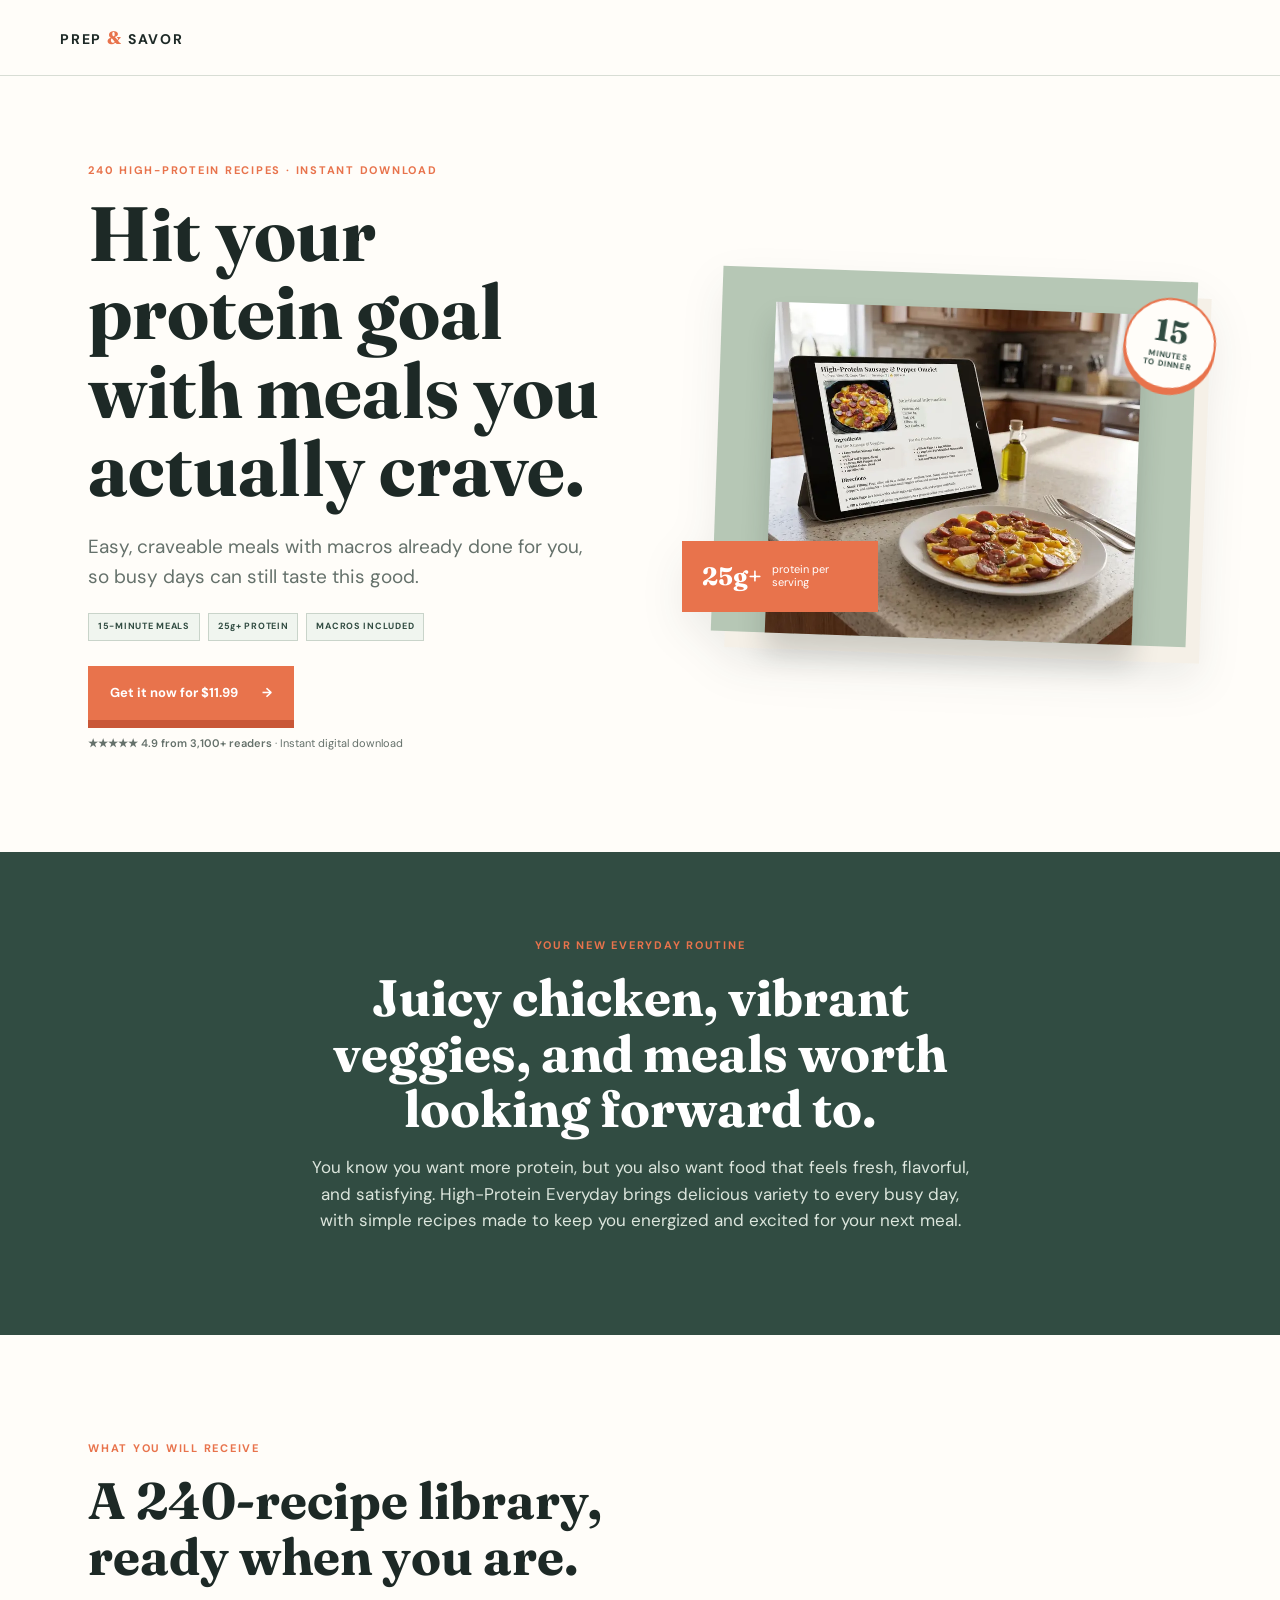
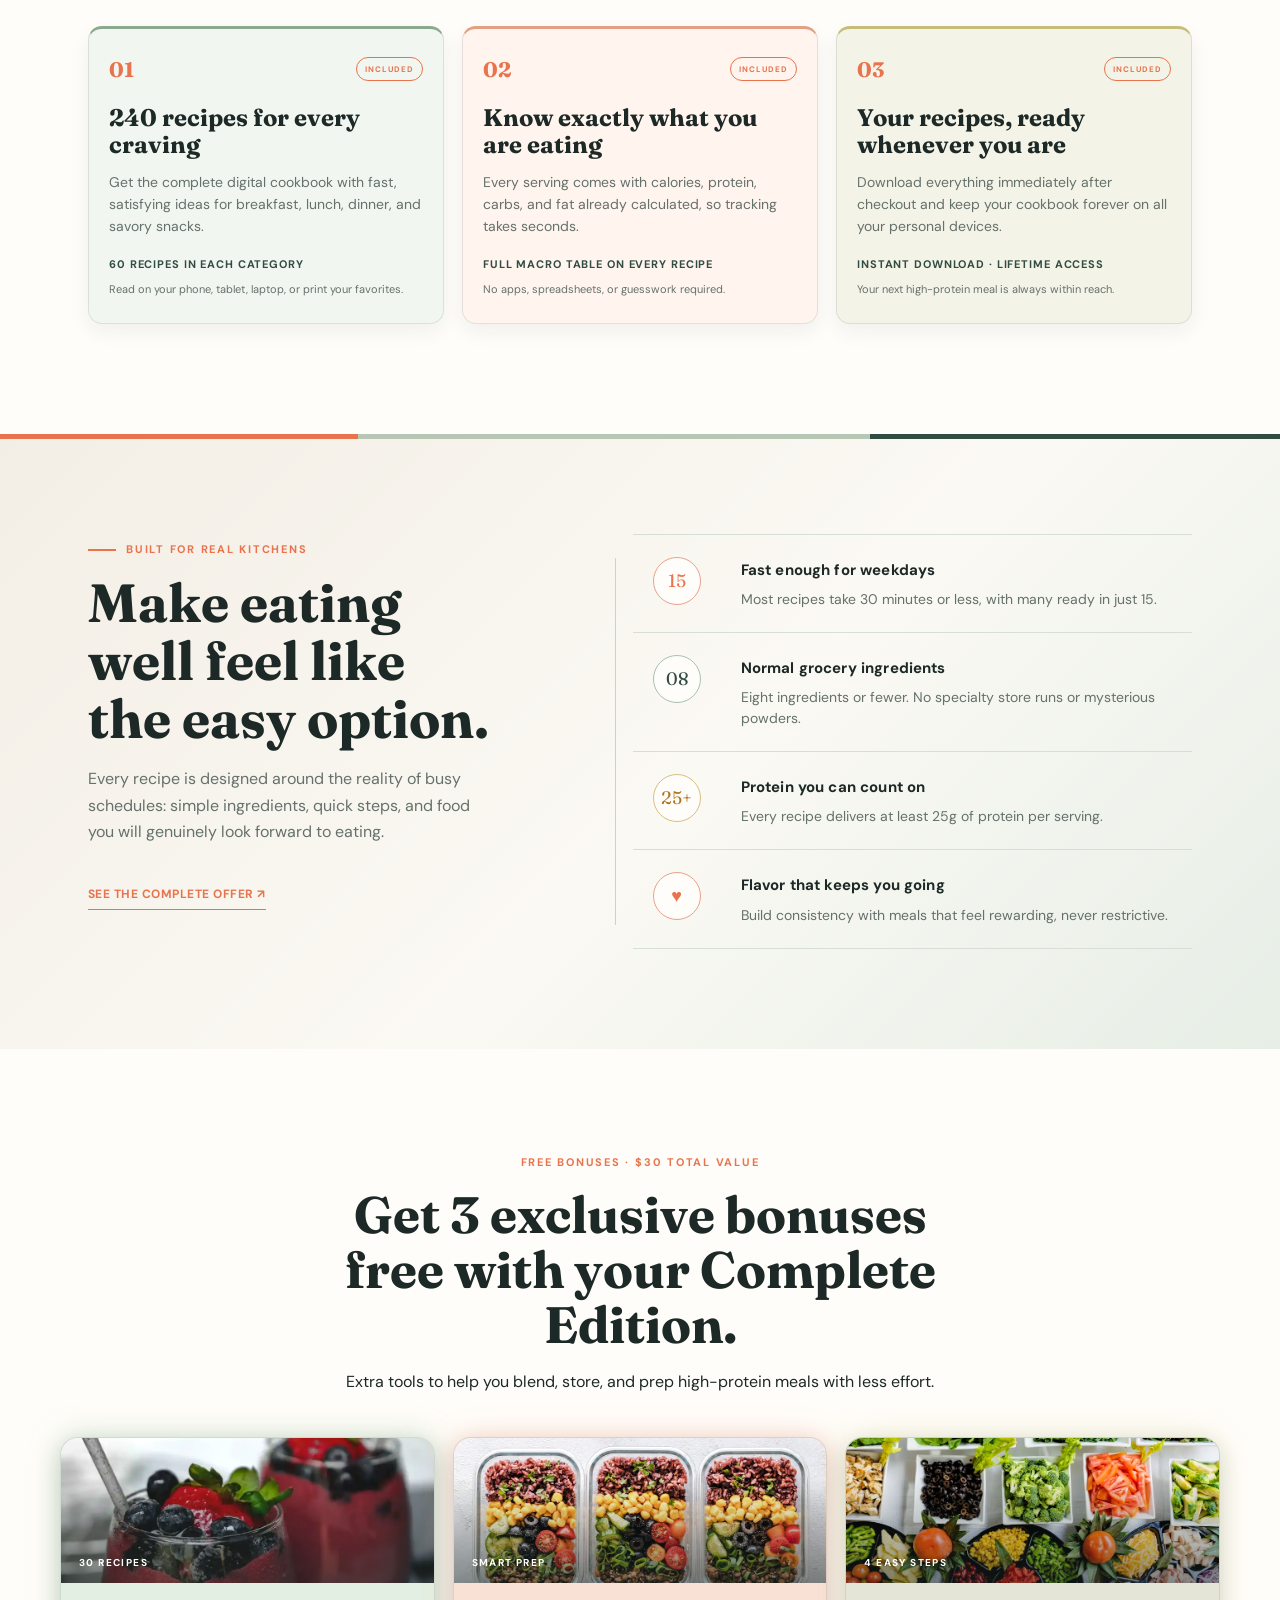
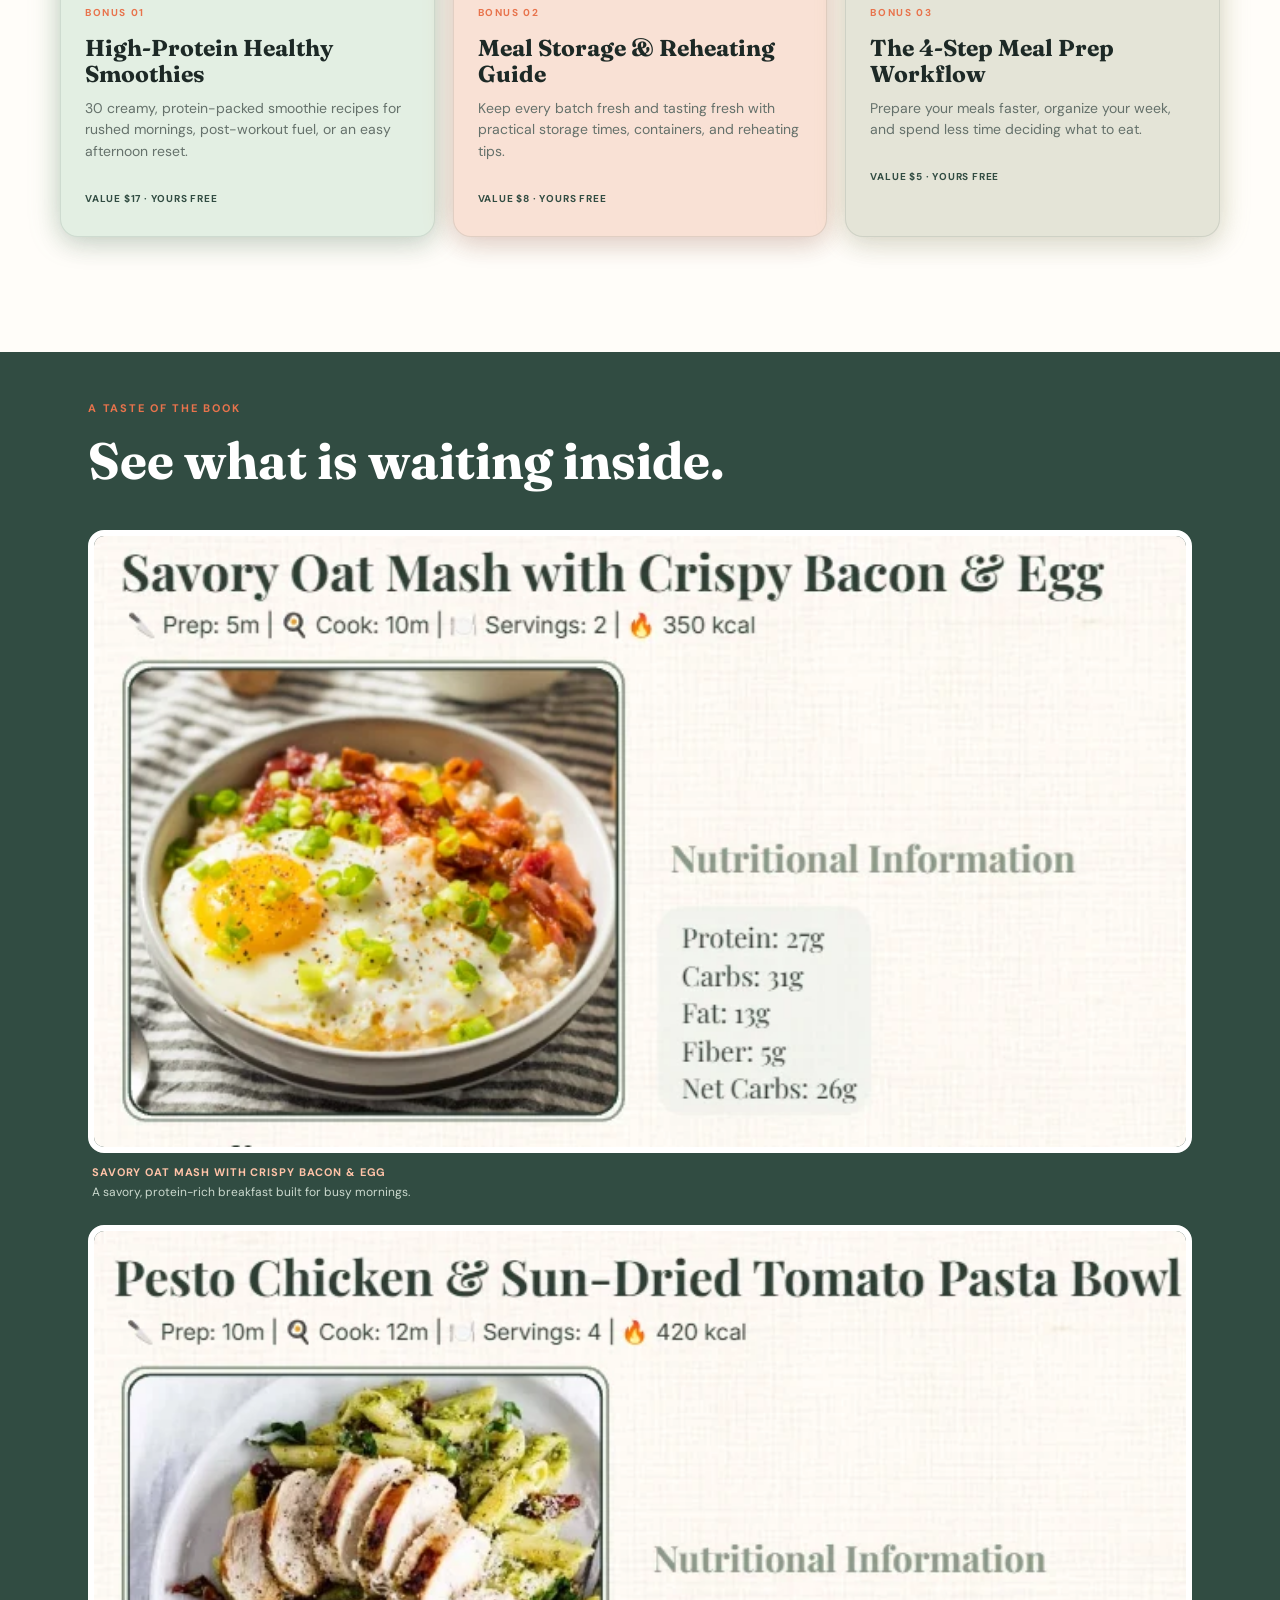
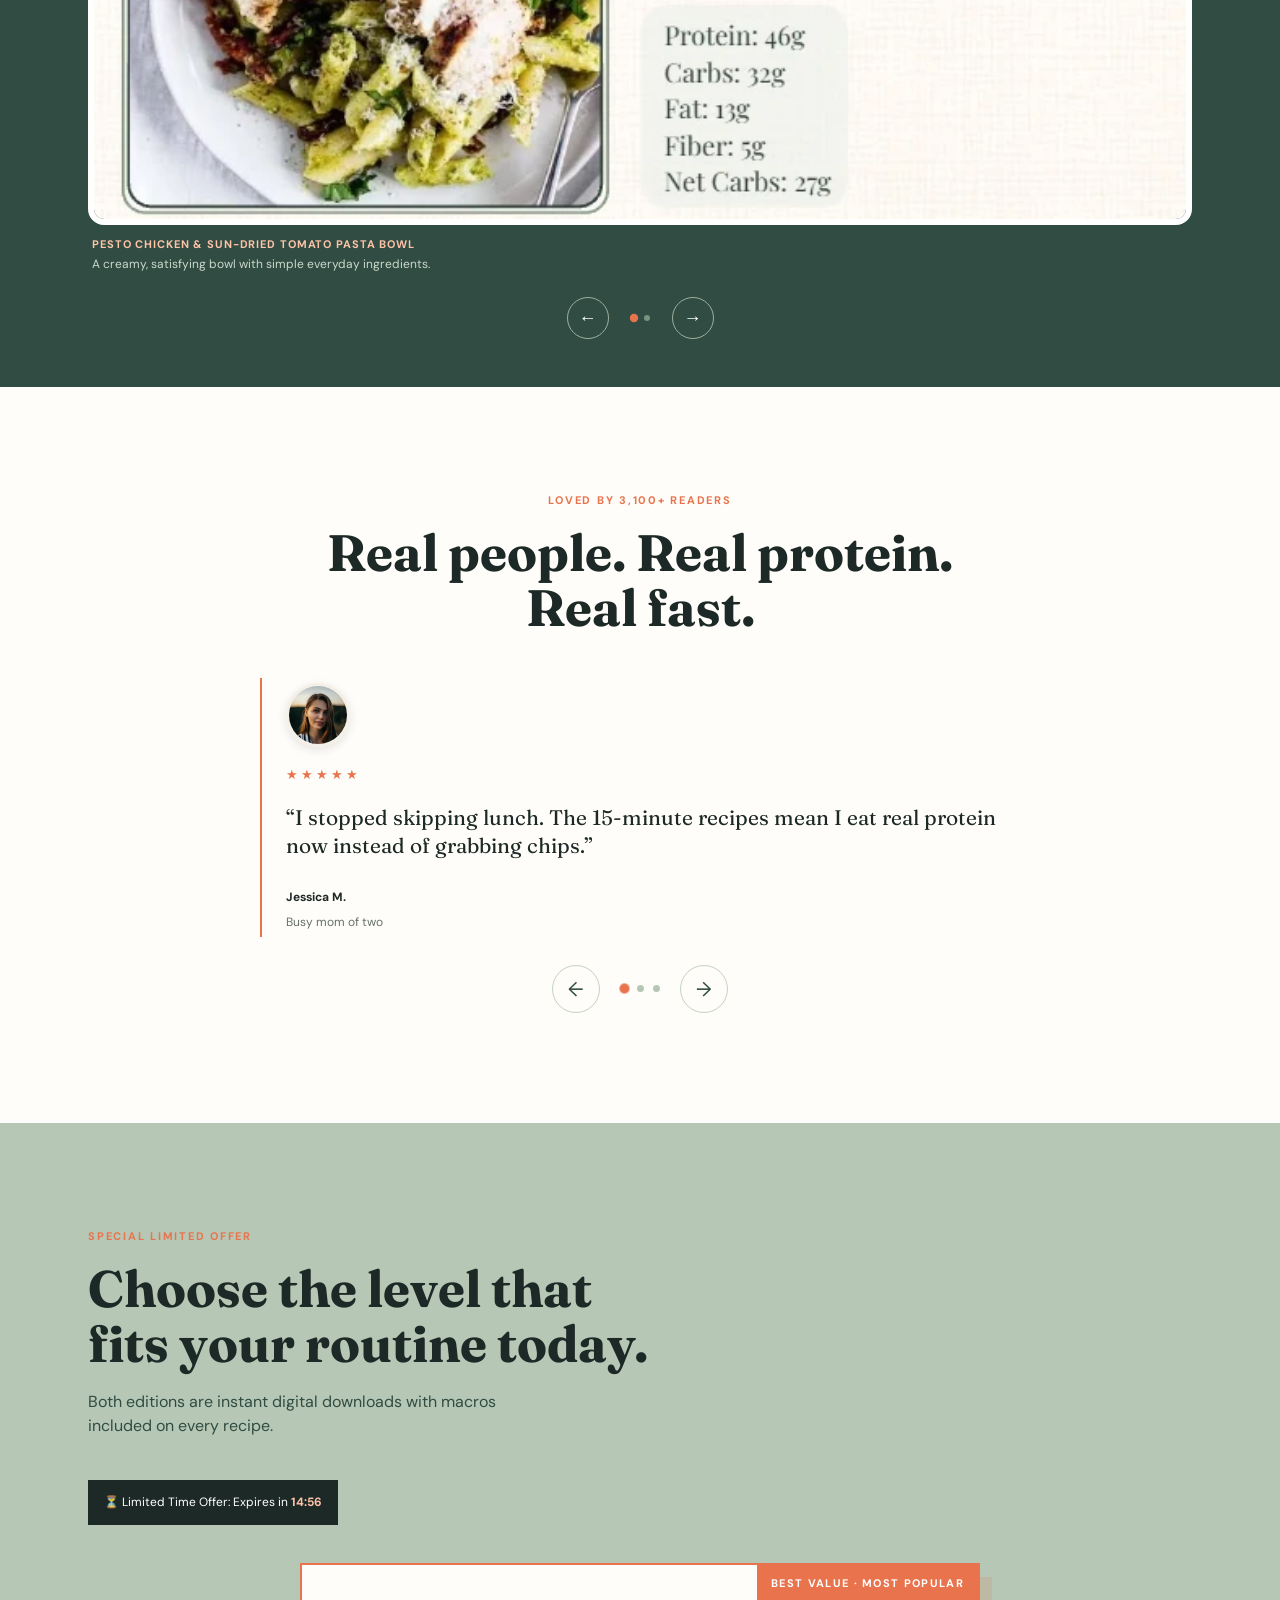
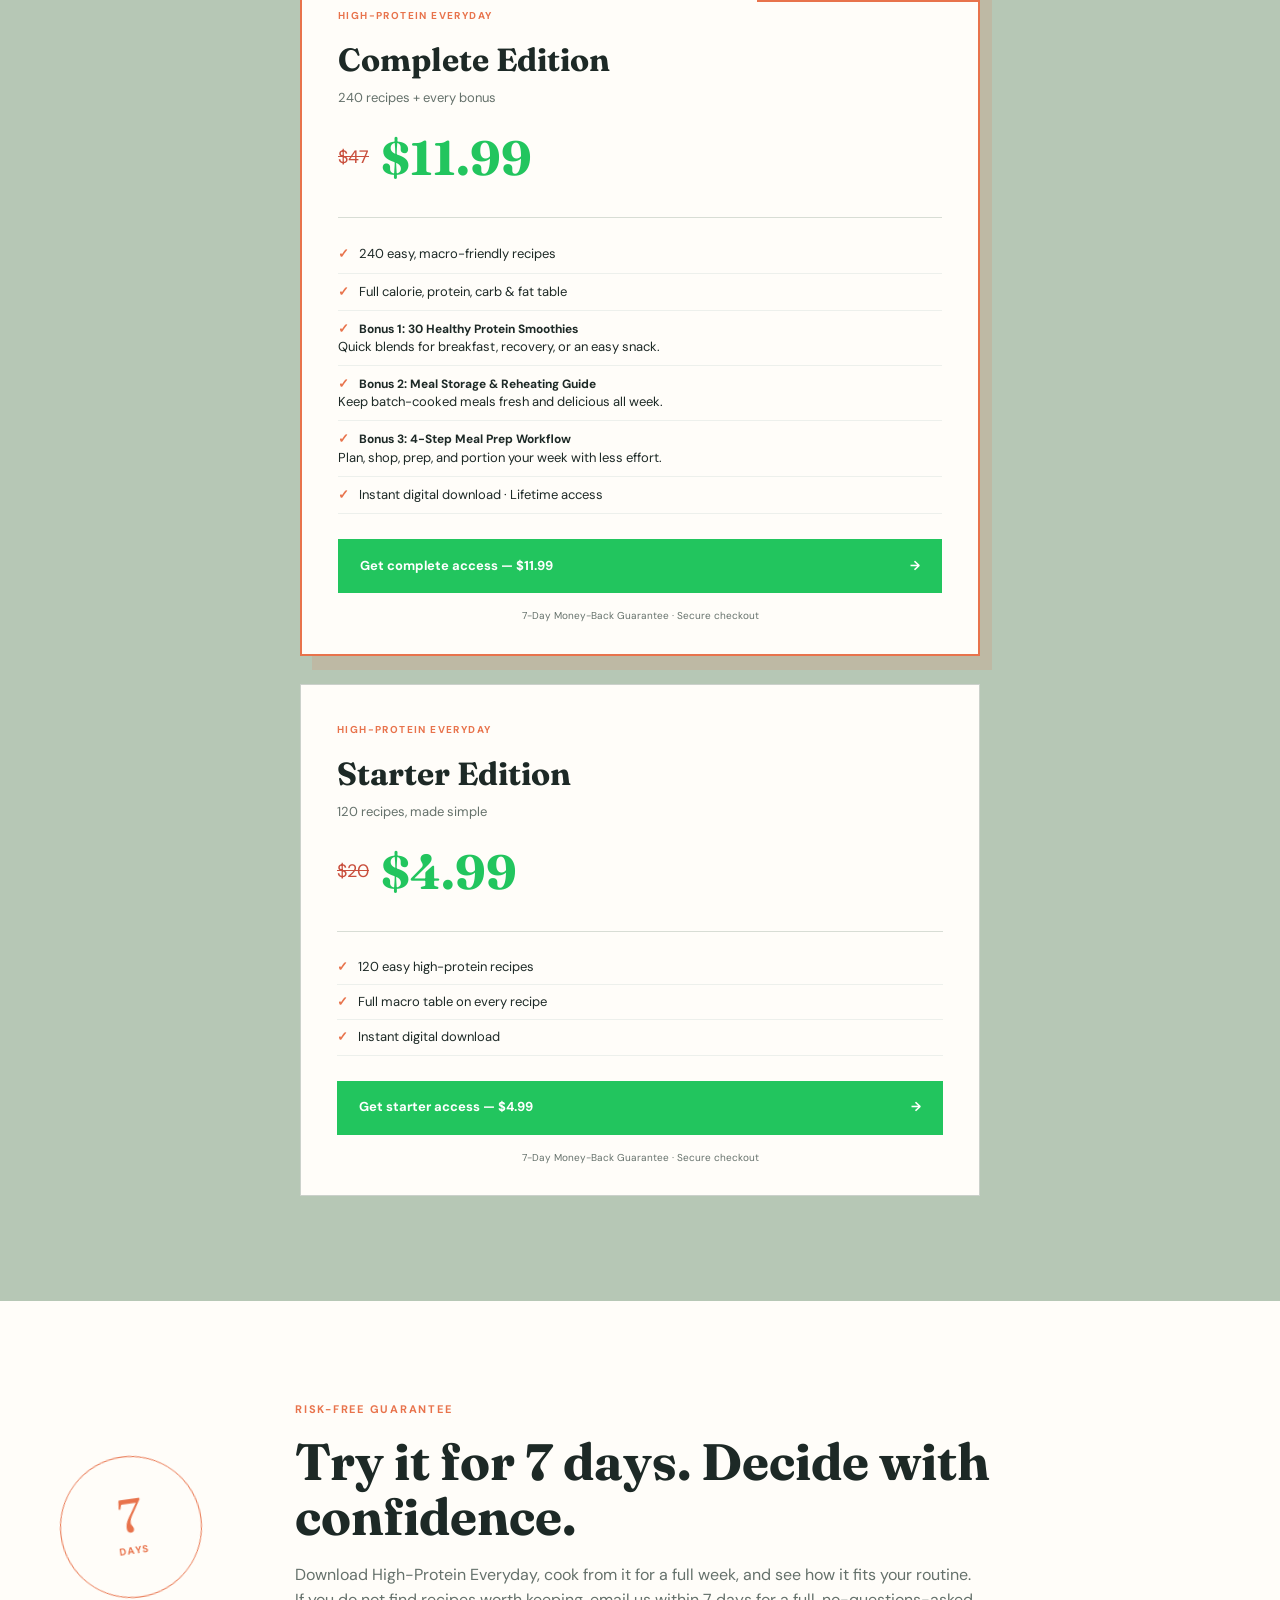
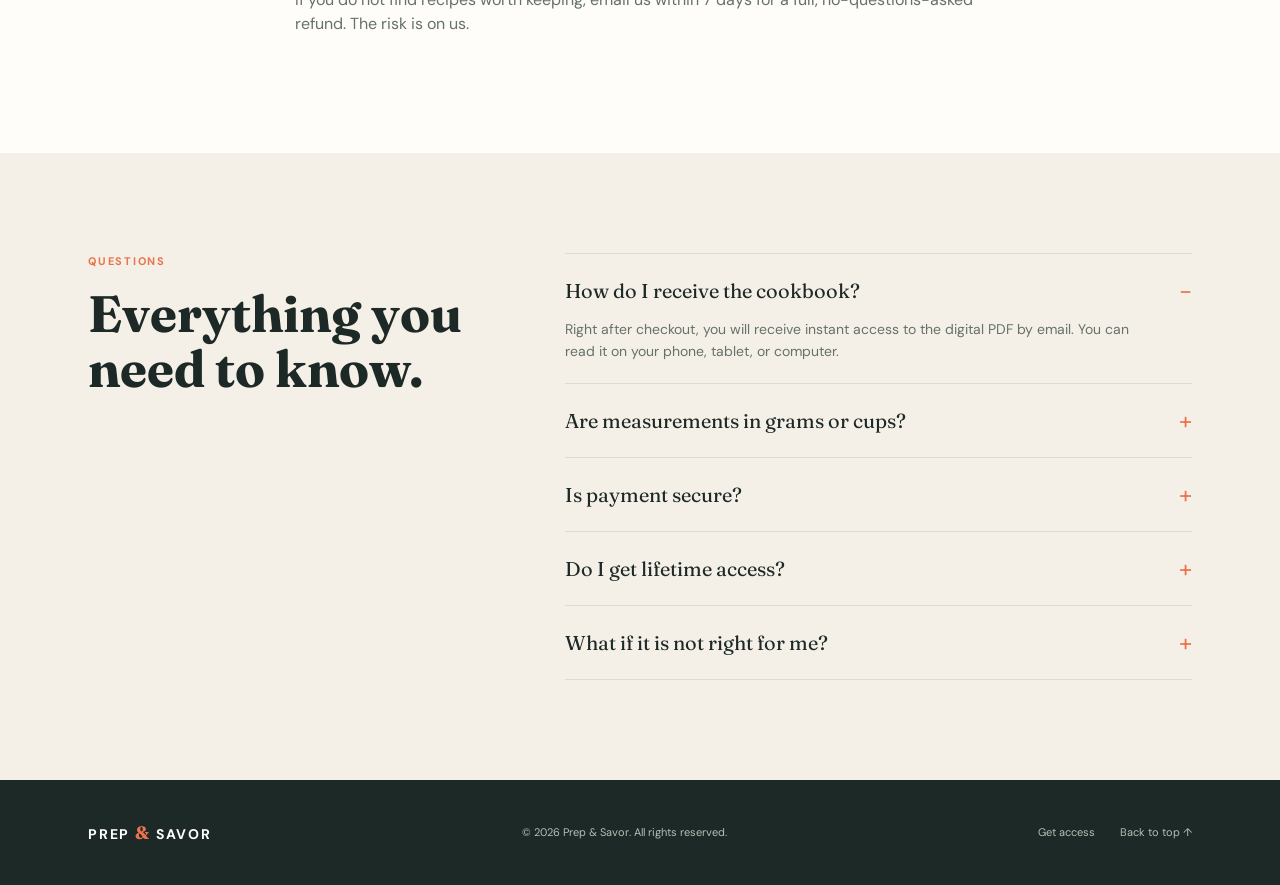
==== index.html @ a487fad6 "correcao do pixel do facebook" ====
<!doctype html>
<html lang="en">
<head>
  <meta charset="UTF-8">
  <meta name="viewport" content="width=device-width, initial-scale=1.0">
  <meta name="description" content="High-Protein Everyday: 240 easy, macro-friendly recipes for busy days.">
  <title>High-Protein Everyday | 240 Easy Recipes</title>
  <link rel="preconnect" href="https://fonts.googleapis.com">
  <link rel="preconnect" href="https://fonts.gstatic.com" crossorigin>
  <link href="https://fonts.googleapis.com/css2?family=DM+Sans:wght@400;500;600;700&family=Fraunces:opsz,wght@9..144,600;9..144,700&display=swap" rel="stylesheet" media="print" onload="this.media='all'">
  <noscript><link href="https://fonts.googleapis.com/css2?family=DM+Sans:wght@400;500;600;700&family=Fraunces:opsz,wght@9..144,600;9..144,700&display=swap" rel="stylesheet"></noscript>
  <link rel="preload" as="image" href="imgs/Gemini_Generated_Image_a4xmnba4xmnba4xm%20(1)%20(1).webp" fetchpriority="high">
  <link rel="stylesheet" href="styles.css">
  <link rel="preload" as="style" href="enhancements.css" onload="this.onload=null;this.rel='stylesheet'">
  <link rel="preload" as="style" href="gallery-fix.css" onload="this.onload=null;this.rel='stylesheet'">
  <link rel="preload" as="style" href="gallery-layout-fix.css" onload="this.onload=null;this.rel='stylesheet'">
  <link rel="preload" as="style" href="bonus-fix.css" onload="this.onload=null;this.rel='stylesheet'">
  <link rel="preload" as="style" href="offer-layout-fix.css" onload="this.onload=null;this.rel='stylesheet'">
  <link rel="preload" as="style" href="hero-fix.css" onload="this.onload=null;this.rel='stylesheet'">
  <link rel="preload" as="style" href="benefits-fix.css" onload="this.onload=null;this.rel='stylesheet'">
  <link rel="preload" as="style" href="review-controls-fix.css" onload="this.onload=null;this.rel='stylesheet'">
  <!-- Facebook Pixel starts immediately so PageView is recorded before navigation. -->
  <script>
    (function () {
        (function (pixelWindow, pixelDocument, pixelKey, pixelTag, pixelUrl) {
          if (pixelWindow.fbq) return;
          var pixelQueue = pixelWindow.fbq = function () {
            pixelQueue.callMethod ? pixelQueue.callMethod.apply(pixelQueue, arguments) : pixelQueue.queue.push(arguments);
          };
          if (!pixelWindow._fbq) pixelWindow._fbq = pixelQueue;
          pixelQueue.push = pixelQueue;
          pixelQueue.loaded = true;
          pixelQueue.version = '2.0';
          pixelQueue.queue = [];
          var pixelScript = pixelDocument.createElement(pixelTag);
          pixelScript.async = true;
          pixelScript.src = pixelUrl;
          pixelDocument.head.appendChild(pixelScript);
        })(window, document, 'fbq', 'script', 'https://connect.facebook.net/en_US/fbevents.js');

        window.fbq('init', '642073674925506');
        window.fbq('track', 'PageView');

        var clarityLoaded = false;
        function loadClarity() {
          if (clarityLoaded) return;
          clarityLoaded = true;

          (function (clarityWindow, clarityDocument, clarityKey, clarityTag, clarityId) {
            clarityWindow[clarityKey] = clarityWindow[clarityKey] || function () {
              (clarityWindow[clarityKey].q = clarityWindow[clarityKey].q || []).push(arguments);
            };
            var clarityScript = clarityDocument.createElement(clarityTag);
            clarityScript.async = true;
            clarityScript.src = 'https://www.clarity.ms/tag/' + clarityId;
            clarityDocument.head.appendChild(clarityScript);
          })(window, document, 'clarity', 'script', 'ydode2bma8');
        }

      window.addEventListener('load', function () { setTimeout(loadClarity, 3000); }, { once: true });
      ['pointerdown', 'keydown', 'scroll'].forEach(function (eventName) {
        window.addEventListener(eventName, loadClarity, { once: true, passive: true });
      });
    })();
  </script>
  <noscript><img height="1" width="1" style="display:none"
    src="https://www.facebook.com/tr?id=642073674925506&amp;ev=PageView&amp;noscript=1"
  /></noscript>
</head>
<body>
  <header class="site-header">
    <a class="brand" href="#top" aria-label="Prep and Savor home">PREP <span>&amp;</span> SAVOR</a>
  </header>
  <main id="top">
    <section class="hero section-wrap">
      <div class="hero-copy reveal">
        <p class="eyebrow">240 HIGH-PROTEIN RECIPES · INSTANT DOWNLOAD</p>
        <h1>Hit your protein goal with meals you actually crave.</h1>
        <p class="hero-subtitle">Easy, craveable meals with macros already done for you, so busy days can still taste this good.</p>
        <div class="hero-promise"><span>15-MINUTE MEALS</span><span>25g+ PROTEIN</span><span>MACROS INCLUDED</span></div>
        <div class="hero-actions">
          <a class="button button-primary" href="#offer">Get it now for $11.99 <span>→</span></a>
          <p class="micro-proof">★★★★★ 4.9 from 3,100+ readers</p>
        </div>
      </div>
      <div class="hero-visual reveal">
        <div class="hero-image-frame">
          <img src="imgs/Gemini_Generated_Image_a4xmnba4xmnba4xm%20(1)%20(1).webp" alt="High-protein omelet and cookbook displayed on a tablet in a kitchen" width="721" height="651" fetchpriority="high" decoding="async">
        </div>
        <div class="floating-note"><strong>25g+</strong><span>protein per serving</span></div>
        <div class="hero-stamp"><strong>15</strong><span>MINUTES<br>TO DINNER</span></div>
      </div>
    </section>
    <section class="problem band">
      <div class="section-wrap narrow center reveal">
        <p class="eyebrow">YOUR NEW EVERYDAY ROUTINE</p>
        <h2>Juicy chicken, vibrant veggies, and meals worth looking forward to.</h2>
        <p>You know you want more protein, but you also want food that feels fresh, flavorful, and satisfying. High-Protein Everyday brings delicious variety to every busy day, with simple recipes made to keep you energized and excited for your next meal.</p>
      </div>
    </section>

    <section class="section-wrap deliverables" id="inside">
      <div class="section-heading reveal"><p class="eyebrow">WHAT YOU WILL RECEIVE</p><h2>A 240-recipe library, ready when you are.</h2></div>
      <div class="deliverable-grid">
        <article class="deliverable-card deliverable-book reveal"><div class="deliverable-top"><span class="card-number">01</span><span class="included-label">INCLUDED</span></div><h3>240 recipes for every craving</h3><p>Get the complete digital cookbook with fast, satisfying ideas for breakfast, lunch, dinner, and savory snacks.</p><strong class="deliverable-highlight">60 recipes in each category</strong><span class="deliverable-note">Read on your phone, tablet, laptop, or print your favorites.</span></article>
        <article class="deliverable-card deliverable-macros reveal"><div class="deliverable-top"><span class="card-number">02</span><span class="included-label">INCLUDED</span></div><h3>Know exactly what you are eating</h3><p>Every serving comes with calories, protein, carbs, and fat already calculated, so tracking takes seconds.</p><strong class="deliverable-highlight">Full macro table on every recipe</strong><span class="deliverable-note">No apps, spreadsheets, or guesswork required.</span></article>
        <article class="deliverable-card deliverable-access reveal"><div class="deliverable-top"><span class="card-number">03</span><span class="included-label">INCLUDED</span></div><h3>Your recipes, ready whenever you are</h3><p>Download everything immediately after checkout and keep your cookbook forever on all your personal devices.</p><strong class="deliverable-highlight">Instant download · lifetime access</strong><span class="deliverable-note">Your next high-protein meal is always within reach.</span></article>
      </div>
    </section>

    <section class="benefits band-light">
      <div class="section-wrap benefits-layout">
        <div class="benefits-intro reveal"><p class="eyebrow">BUILT FOR REAL KITCHENS</p><h2>Make eating well feel like the easy option.</h2><p>Every recipe is designed around the reality of busy schedules: simple ingredients, quick steps, and food you will genuinely look forward to eating.</p><a href="#offer" class="text-link">See the complete offer <span>↗</span></a></div>
        <div class="benefit-list">
          <div class="benefit reveal"><span class="benefit-icon">15</span><div><h3>Fast enough for weekdays</h3><p>Most recipes take 30 minutes or less, with many ready in just 15.</p></div></div>
          <div class="benefit reveal"><span class="benefit-icon">08</span><div><h3>Normal grocery ingredients</h3><p>Eight ingredients or fewer. No specialty store runs or mysterious powders.</p></div></div>
          <div class="benefit reveal"><span class="benefit-icon">25+</span><div><h3>Protein you can count on</h3><p>Every recipe delivers at least 25g of protein per serving.</p></div></div>
          <div class="benefit reveal"><span class="benefit-icon">♥</span><div><h3>Flavor that keeps you going</h3><p>Build consistency with meals that feel rewarding, never restrictive.</p></div></div>
        </div>
      </div>
    </section>

    <section class="section-wrap bonuses">
      <div class="section-heading center reveal"><p class="eyebrow">FREE BONUSES · $30 TOTAL VALUE</p><h2>Get 3 exclusive bonuses free with your Complete Edition.</h2><p class="bonus-subtitle">Extra tools to help you blend, store, and prep high-protein meals with less effort.</p></div>
      <div class="bonus-grid">
        <article class="bonus-card bonus-smoothies reveal"><div class="bonus-image"><img src="imgs/bonus-smoothies_11zon.webp" alt="Fresh berry protein smoothies with strawberries and blueberries" loading="lazy" decoding="async"><span>30 RECIPES</span></div><div class="bonus-content"><div class="bonus-tag">BONUS 01</div><h3>High-Protein Healthy Smoothies</h3><p>30 creamy, protein-packed smoothie recipes for rushed mornings, post-workout fuel, or an easy afternoon reset.</p><strong>Value $17 · Yours free</strong></div></article>
        <article class="bonus-card bonus-storage reveal"><div class="bonus-image"><img src="imgs/bonus-storage.webp" alt="Three glass containers filled with prepared meals" loading="lazy" decoding="async"><span>SMART PREP</span></div><div class="bonus-content"><div class="bonus-tag">BONUS 02</div><h3>Meal Storage &amp; Reheating Guide</h3><p>Keep every batch fresh and tasting fresh with practical storage times, containers, and reheating tips.</p><strong>Value $8 · Yours free</strong></div></article>
        <article class="bonus-card bonus-workflow reveal"><div class="bonus-image"><img src="imgs/bonus-workflow.webp" alt="Real ingredients arranged for a weekly meal prep workflow" loading="lazy" decoding="async"><span>4 EASY STEPS</span></div><div class="bonus-content"><div class="bonus-tag">BONUS 03</div><h3>The 4-Step Meal Prep Workflow</h3><p>Prepare your meals faster, organize your week, and spend less time deciding what to eat.</p><strong>Value $5 · Yours free</strong></div></article>
      </div>
    </section>

    <section class="gallery band" id="gallery">
      <div class="section-wrap reveal"><div class="section-heading"><p class="eyebrow">A TASTE OF THE BOOK</p><h2>See what is waiting inside.</h2></div>
        <div class="carousel" aria-label="Recipe preview gallery"><div class="carousel-track">
          <div class="slide slide-pair active"><figure class="recipe-preview"><img src="imgs/Pasted%20Image.webp" alt="Savory oat mash with crispy bacon and egg recipe page" loading="lazy" decoding="async"><figcaption><strong>Savory Oat Mash with Crispy Bacon &amp; Egg</strong><span>A savory, protein-rich breakfast built for busy mornings.</span></figcaption></figure><figure class="recipe-preview"><img src="imgs/Pasted%20Image%202.webp" alt="Pesto chicken and sun-dried tomato pasta bowl recipe page" loading="lazy" decoding="async"><figcaption><strong>Pesto Chicken &amp; Sun-Dried Tomato Pasta Bowl</strong><span>A creamy, satisfying bowl with simple everyday ingredients.</span></figcaption></figure></div>
          <div class="slide slide-pair"><figure class="recipe-preview"><img src="imgs/Pasted%20Image%203.webp" alt="Air fryer buffalo chicken wings and celery recipe page" loading="lazy" decoding="async"><figcaption><strong>Air Fryer Buffalo Chicken Wings &amp; Celery</strong><span>Big flavor and crisp texture without a complicated prep.</span></figcaption></figure><figure class="recipe-preview"><img src="imgs/Pasted%20Image%204.webp" alt="Grilled steak fajita salad bowl with cilantro lime recipe page" loading="lazy" decoding="async"><figcaption><strong>Grilled Steak Fajita Salad Bowl with Cilantro Lime</strong><span>A colorful, high-protein meal with a fresh citrus finish.</span></figcaption></figure></div>
        </div><div class="carousel-controls"><button class="carousel-button prev" type="button" aria-label="Previous image">←</button><div class="dots"></div><button class="carousel-button next" type="button" aria-label="Next image">→</button></div></div>
      </div>
    </section>

    <section class="testimonials section-wrap"><div class="section-heading center reveal"><p class="eyebrow">LOVED BY 3,100+ READERS</p><h2>Real people. Real protein. Real fast.</h2></div><div class="review-carousel"><div class="review-track"><blockquote class="testimonial reveal active"><img class="testimonial-photo" src="https://high-proteineveryday.com/api/pages/CFfXng-jPr/assets/v0zk6gbuwgc6vpitg32cikwm?w=96&amp;fit=cover&amp;format=webp&amp;quality=55" alt="Jessica M." width="96" height="96" loading="lazy" decoding="async"><div class="stars">★★★★★</div><p>“I stopped skipping lunch. The 15-minute recipes mean I eat real protein now instead of grabbing chips.”</p><cite>Jessica M. <span>Busy mom of two</span></cite></blockquote><blockquote class="testimonial reveal"><img class="testimonial-photo" src="https://high-proteineveryday.com/api/pages/CFfXng-jPr/assets/yxmh82hm8t3t4xeuu3dzyn10?w=96&amp;fit=cover&amp;format=webp&amp;quality=55" alt="Marcus T." width="96" height="96" loading="lazy" decoding="async"><div class="stars">★★★★★</div><p>“Hitting 180g of protein a day used to be a chore. The meal prep bonus alone was worth it.”</p><cite>Marcus T. <span>Lifts 4x a week</span></cite></blockquote><blockquote class="testimonial reveal"><img class="testimonial-photo" src="https://high-proteineveryday.com/api/pages/CFfXng-jPr/assets/qowna6kzpawwztwc1ce4sv6b?w=96&amp;fit=cover&amp;format=webp&amp;quality=55" alt="Priya R." width="96" height="96" loading="lazy" decoding="async"><div class="stars">★★★★★</div><p>“I batch-cook Sundays and eat well all week. No more sad desk lunches or last-minute takeout.”</p><cite>Priya R. <span>Marketing director</span></cite></blockquote></div><div class="review-controls"><button class="carousel-button review-prev" type="button" aria-label="Previous review">←</button><div class="review-dots"></div><button class="carousel-button review-next" type="button" aria-label="Next review">→</button></div></div></section>

    <section class="offer-section" id="offer"><div class="offer-wrap section-wrap"><div class="offer-copy reveal"><p class="eyebrow">SPECIAL LIMITED OFFER</p><h2>Choose the level that fits your routine today.</h2><p class="offer-intro">Both editions are instant digital downloads with macros included on every recipe.</p><div class="timer-label">⏳ Limited Time Offer: Expires in <span id="timer">15:00</span></div></div><div class="price-options"><div class="price-card complete-card reveal"><div class="popular">BEST VALUE · MOST POPULAR</div><p class="price-kicker">HIGH-PROTEIN EVERYDAY</p><h3>Complete Edition</h3><p class="price-description">240 recipes + every bonus</p><div class="price"><del>$47</del><strong class="promo-price">$11.99</strong></div><ul><li>240 easy, macro-friendly recipes</li><li>Full calorie, protein, carb &amp; fat table</li><li><strong>Bonus 1: 30 Healthy Protein Smoothies</strong><br>Quick blends for breakfast, recovery, or an easy snack.</li><li><strong>Bonus 2: Meal Storage &amp; Reheating Guide</strong><br>Keep batch-cooked meals fresh and delicious all week.</li><li><strong>Bonus 3: 4-Step Meal Prep Workflow</strong><br>Plan, shop, prep, and portion your week with less effort.</li><li>Instant digital download · Lifetime access</li></ul><a class="button button-dark promo-button" href="https://pay.hotmart.com/N107390824K?checkoutMode=10">Get complete access — $11.99 <span>→</span></a><p class="secure">7-Day Money-Back Guarantee · Secure checkout</p></div><div class="price-card starter-card reveal"><p class="price-kicker">HIGH-PROTEIN EVERYDAY</p><h3>Starter Edition</h3><p class="price-description">120 recipes, made simple</p><div class="price"><del>$20</del><strong class="promo-price">$4.99</strong></div><ul><li>120 easy high-protein recipes</li><li>Full macro table on every recipe</li><li>Instant digital download</li></ul><a class="button button-dark promo-button" href="https://pay.hotmart.com/A107399136M?checkoutMode=10">Get starter access — $4.99 <span>→</span></a><p class="secure">7-Day Money-Back Guarantee · Secure checkout</p></div></div></div></section>

    <section class="guarantee section-wrap"><div class="guarantee-mark">7<br><span>DAYS</span></div><div class="reveal"><p class="eyebrow">RISK-FREE GUARANTEE</p><h2>Try it for 7 days. Decide with confidence.</h2><p>Download High-Protein Everyday, cook from it for a full week, and see how it fits your routine. If you do not find recipes worth keeping, email us within 7 days for a full, no-questions-asked refund. The risk is on us.</p></div></section>

    <section class="faq band-light"><div class="section-wrap faq-layout"><div class="section-heading reveal"><p class="eyebrow">QUESTIONS</p><h2>Everything you need to know.</h2></div><div class="faq-list"><details open class="reveal"><summary>How do I receive the cookbook?</summary><p>Right after checkout, you will receive instant access to the digital PDF by email. You can read it on your phone, tablet, or computer.</p></details><details class="reveal"><summary>Are measurements in grams or cups?</summary><p>Recipes include practical measurements designed for everyday kitchens, with nutrition information per serving so you can track what matters.</p></details><details class="reveal"><summary>Is payment secure?</summary><p>Yes. Checkout is handled by Hotmart, a secure payment platform. Your payment details are protected throughout the purchase.</p></details><details class="reveal"><summary>Do I get lifetime access?</summary><p>Yes. This is a digital product you can download and keep forever, across your personal devices.</p></details><details class="reveal"><summary>What if it is not right for me?</summary><p>You are covered by our 7-Day Money-Back Guarantee. Contact us within 7 days and we will issue a full refund.</p></details></div></div></section>
  </main>
  <footer class="site-footer"><div class="section-wrap footer-inner"><a class="brand" href="#top">PREP <span>&amp;</span> SAVOR</a><p>© 2026 Prep &amp; Savor. All rights reserved.</p><div class="footer-links"><a href="#offer">Get access</a><a href="#top">Back to top ↑</a></div></div></footer>
  <script src="script.js" defer></script>
</body>
</html>
---- styles.css ----
:root{--ink:#1d2926;--muted:#65716b;--cream:#f5f0e7;--paper:#fffdf9;--sage:#b6c7b5;--deep-sage:#314c42;--orange:#e8734c;--line:#d8ddd5;--serif:'Fraunces',Georgia,serif;--sans:'DM Sans',sans-serif}*{box-sizing:border-box}html{scroll-behavior:smooth;overflow-x:hidden}body{margin:0;background:var(--paper);color:var(--ink);font-family:var(--sans);line-height:1.55;overflow-x:hidden}a{color:inherit;text-decoration:none}img{display:block;max-width:100%}.section-wrap{max-width:1160px;margin:auto;padding:0 28px}.site-header{height:76px;display:flex;align-items:center;justify-content:space-between;padding:0 max(28px,calc((100vw - 1160px)/2));border-bottom:1px solid var(--line);background:rgba(255,253,249,.96)}.brand{font-size:14px;letter-spacing:.13em;font-weight:700}.brand span{color:var(--orange);font-family:var(--serif);font-size:18px}.language{font-size:12px;color:var(--muted)}.language strong{color:var(--ink)}.language span{margin:0 7px;color:#b0b8b1}.hero{display:grid;grid-template-columns:1.05fr .95fr;gap:72px;align-items:center;padding-top:86px;padding-bottom:100px}.eyebrow{margin:0 0 16px;color:var(--orange);font-size:11px;letter-spacing:.16em;font-weight:700}.hero h1{font-family:var(--serif);font-size:clamp(48px,6vw,80px);line-height:1.02;max-width:650px;margin:0 0 24px}.hero-subtitle{font-size:19px;line-height:1.55;max-width:510px;color:var(--muted);margin:0 0 30px}.button{display:inline-flex;align-items:center;justify-content:space-between;gap:24px;min-height:54px;padding:0 22px;font-weight:700;font-size:13px;transition:transform .2s,background .2s}.button:hover{transform:translateY(-2px)}.button-primary{background:var(--orange);color:#fff}.button-dark{background:var(--ink);color:#fff;width:100%}.micro-proof{margin:15px 0 0;font-size:11px;color:var(--muted)}.hero-visual{position:relative;justify-self:end;width:min(100%,475px)}.hero-image-frame{background:var(--sage);padding:34px 54px 0;transform:rotate(2deg);box-shadow:14px 16px 0 var(--cream)}.hero-image-frame img{width:100%;max-width:100%;height:auto;box-shadow:0 20px 28px rgba(29,41,38,.18)}.floating-note{position:absolute;left:-35px;bottom:28px;background:var(--orange);color:#fff;padding:16px 20px;display:flex;align-items:center;gap:10px}.floating-note strong{font-family:var(--serif);font-size:25px}.floating-note span{font-size:11px;line-height:1.2;max-width:86px}.band{background:var(--deep-sage);color:#fff}.band-light{background:var(--cream)}.narrow{max-width:720px}.center{text-align:center}.problem{padding:85px 0}.problem h2,.section-heading h2,.benefits-intro h2,.offer-copy h2,.guarantee h2{font-family:var(--serif);font-size:clamp(34px,4vw,52px);line-height:1.08;margin:0 0 18px}.problem p:not(.eyebrow){color:#dbe5dc;font-size:17px}.deliverables{padding-top:105px;padding-bottom:110px}.section-heading{margin-bottom:42px;max-width:650px}.section-heading.center{margin-left:auto;margin-right:auto}.deliverable-grid,.bonus-grid,.testimonial-grid{display:grid;grid-template-columns:repeat(3,1fr);gap:18px}.deliverable-card{border-top:2px solid var(--ink);padding:22px 12px 0 0}.card-number{color:var(--orange);font-size:12px;font-weight:700}.deliverable-card h3,.bonus-card h3{font-family:var(--serif);font-size:23px;margin:28px 0 12px;line-height:1.15}.deliverable-card p,.bonus-card p{color:var(--muted);font-size:14px;margin:0 0 25px}.deliverable-card strong,.bonus-card strong{font-size:11px;text-transform:uppercase;letter-spacing:.08em}.benefits{padding:100px 0}.benefits-layout{display:grid;grid-template-columns:.85fr 1.15fr;gap:100px}.benefits-intro h2{max-width:450px}.benefits-intro>p:not(.eyebrow){color:var(--muted);font-size:16px;max-width:400px}.text-link{display:inline-block;margin-top:24px;color:var(--orange);font-size:13px;font-weight:700;border-bottom:1px solid var(--orange);padding-bottom:5px}.benefit{display:grid;grid-template-columns:76px 1fr;gap:20px;padding:20px 0;border-top:1px solid var(--line)}.benefit:last-child{border-bottom:1px solid var(--line)}.benefit-icon{color:var(--orange);font-family:var(--serif);font-size:22px}.benefit h3{font-size:16px;margin:0 0 4px}.benefit p{font-size:14px;color:var(--muted);margin:0}.bonuses{padding:105px 0 115px}.bonus-card{background:#e8eee6;padding:30px 28px 32px;min-height:265px}.bonus-card:nth-child(2){background:#f9e1d5}.bonus-card:nth-child(3){background:#e4e4d7}.bonus-tag{font-size:10px;color:var(--orange);font-weight:700;letter-spacing:.16em}.gallery{padding:105px 0}.gallery .section-heading{color:#fff}.carousel{position:relative}.carousel-track{display:grid;grid-template-columns:repeat(5,100%);overflow:hidden}.slide{grid-row:1;grid-column:1;margin:0;opacity:0;pointer-events:none;transition:opacity .4s}.slide.active{opacity:1;pointer-events:auto}.slide img{width:100%;height:430px;object-fit:cover;background:#dae1d9}.slide figcaption{display:flex;justify-content:space-between;align-items:baseline;padding:16px 0;color:#fff;font-size:16px}.slide figcaption span{font-size:12px;color:#b8cabb}.carousel-controls{display:flex;align-items:center;justify-content:center;gap:22px}.carousel-button{width:42px;height:42px;border:1px solid #9cb09f;background:transparent;color:#fff;border-radius:50%;font-size:18px;cursor:pointer}.dots{display:flex;gap:7px}.dot{width:6px;height:6px;border:0;border-radius:50%;padding:0;background:#789381;cursor:pointer}.dot.active{background:var(--orange);transform:scale(1.4)}.testimonials{padding:105px 0 110px}.testimonial{margin:0;border-left:2px solid var(--orange);padding:5px 24px}.testimonial-photo{width:64px;height:64px;object-fit:cover;border-radius:50%;margin:0 0 18px;border:3px solid var(--cream);box-shadow:0 3px 10px rgba(29,41,38,.12)}.stars{color:var(--orange);letter-spacing:3px;font-size:13px}.testimonial p{font-family:var(--serif);font-size:21px;line-height:1.35;margin:18px 0 25px}.testimonial cite{font-size:12px;font-weight:700;font-style:normal}.testimonial cite span{display:block;font-weight:400;color:var(--muted);margin-top:4px}.offer-section{background:var(--sage);padding:105px 0}.offer-wrap{display:grid;grid-template-columns:1fr 450px;align-items:center;gap:90px}.offer-copy h2{max-width:560px}.offer-intro{color:var(--deep-sage);font-size:16px;max-width:430px}.timer-label{display:inline-block;background:var(--ink);color:#fff;padding:13px 16px;margin-top:25px;font-size:12px}.timer-label span{color:#ffc3a8;font-weight:700}.price-card{background:var(--paper);padding:37px 36px 30px;position:relative;box-shadow:12px 12px 0 rgba(49,76,66,.16)}.popular{position:absolute;top:0;right:0;background:var(--orange);color:#fff;padding:8px 12px;font-size:10px;font-weight:700;letter-spacing:.12em}.price-kicker{font-size:10px;color:var(--orange);font-weight:700;letter-spacing:.14em;margin:0 0 12px}.price-card h3{font-family:var(--serif);font-size:32px;margin:0}.price-description{color:var(--muted);font-size:13px;margin:3px 0 13px}.price{display:flex;align-items:center;gap:12px;border-bottom:1px solid var(--line);padding-bottom:22px;margin-bottom:18px}.price del{color:var(--muted);font-size:18px}.price strong{font-family:var(--serif);font-size:48px;color:var(--deep-sage)}.price-card ul{list-style:none;padding:0;margin:0 0 25px}.price-card li{font-size:13px;padding:7px 0;border-bottom:1px solid #edf0ec}.price-card li::before{content:'✓';color:var(--orange);font-weight:700;margin-right:10px}.secure{text-align:center;font-size:10px;color:var(--muted);margin:15px 0 0}.guarantee{display:grid;grid-template-columns:170px 1fr;gap:65px;align-items:center;padding:100px 0}.guarantee-mark{width:142px;height:142px;border:1px solid var(--orange);border-radius:50%;display:grid;place-content:center;text-align:center;font-family:var(--serif);font-size:47px;line-height:.8;color:var(--orange);transform:rotate(-8deg)}.guarantee-mark span{font:700 10px var(--sans);letter-spacing:.15em;margin-top:10px}.guarantee p:not(.eyebrow){max-width:680px;color:var(--muted)}.faq{padding:100px 0}.faq-layout{display:grid;grid-template-columns:.75fr 1.25fr;gap:100px}.faq-list details{border-top:1px solid var(--line);padding:21px 0}.faq-list details:last-child{border-bottom:1px solid var(--line)}summary{list-style:none;cursor:pointer;font-family:var(--serif);font-size:20px;display:flex;justify-content:space-between}summary::-webkit-details-marker{display:none}summary::after{content:'+';font:24px var(--sans);color:var(--orange)}details[open] summary::after{content:'−'}details p{color:var(--muted);font-size:14px;max-width:650px;margin:13px 35px 0 0}.site-footer{background:var(--ink);color:#fff}.footer-inner{min-height:105px;display:flex;align-items:center;justify-content:space-between;gap:30px}.footer-inner p,.footer-links{font-size:11px;color:#b4c0b6}.footer-links{display:flex;gap:25px}.footer-links a:hover{color:#fff}.reveal{animation:rise .7s both}@keyframes rise{from{opacity:0;transform:translateY(14px)}to{opacity:1;transform:none}}@media(max-width:800px){.hero{grid-template-columns:1fr;gap:55px;padding-top:58px;padding-bottom:75px}.hero h1{font-size:50px}.hero-visual{justify-self:center;width:min(100%,390px)}.floating-note{left:-12px}.deliverable-grid,.bonus-grid,.testimonial-grid{grid-template-columns:1fr}.deliverables,.bonuses,.testimonials{padding-top:75px;padding-bottom:75px}.benefits{padding:75px 0}.benefits-layout,.offer-wrap,.faq-layout{grid-template-columns:1fr;gap:45px}.gallery{padding:75px 0}.slide img{height:320px}.offer-section{padding:75px 0}.price-card{max-width:500px}.guarantee{grid-template-columns:1fr;gap:30px;padding-top:75px;padding-bottom:75px}.footer-inner{padding-top:25px;padding-bottom:25px;align-items:flex-start;flex-direction:column;gap:15px}}@media(max-width:600px){.section-wrap{padding:0 20px}.site-header{height:60px;padding:0 18px}.brand{font-size:11px;letter-spacing:.1em}.language{font-size:10px;white-space:nowrap}.language span{margin:0 4px}.hero{gap:38px;padding-top:48px;padding-bottom:62px}.hero h1{font-size:clamp(40px,11vw,48px);margin-bottom:18px}.hero-subtitle{font-size:16px;line-height:1.48;margin-bottom:24px}.hero-actions{width:100%}.hero-actions .button-primary{display:flex;width:100%;min-height:58px}.hero-visual{width:min(100%,330px)}.hero-image-frame{padding:22px 30px 0;box-shadow:9px 10px 0 var(--cream);transform:none}.floating-note{left:-8px;bottom:18px;padding:11px 13px}.problem{padding:62px 0}.problem h2,.section-heading h2,.benefits-intro h2,.offer-copy h2,.guarantee h2{font-size:clamp(32px,9vw,42px)}.problem p:not(.eyebrow){font-size:15px}.deliverables,.bonuses,.testimonials{padding-top:64px;padding-bottom:68px}.section-heading{margin-bottom:30px}.deliverable-card{padding-top:18px}.deliverable-card h3,.bonus-card h3{font-size:22px;margin-top:20px}.benefits{padding:64px 0}.benefits-layout,.offer-wrap,.faq-layout{gap:34px}.benefit{grid-template-columns:52px 1fr;gap:14px;padding:18px 0}.benefit-icon{font-size:19px}.benefit h3{font-size:15px}.benefit p{font-size:13px;line-height:1.45}.bonus-card{min-height:0;padding:24px 22px 26px}.gallery{padding:64px 0}.gallery .section-wrap{padding:0 20px}.carousel-track{display:block}.slide{display:none}.slide.active{display:block}.slide img{height:auto;aspect-ratio:1.3}.slide figcaption{font-size:15px;padding:13px 0}.carousel-controls{gap:18px}.carousel-button{width:48px;height:48px}.testimonial{padding:4px 18px}.testimonial-photo{width:58px;height:58px;margin-bottom:14px}.testimonial p{font-size:19px;margin:14px 0 20px}.offer-section{padding:64px 0}.timer-label{font-size:11px;padding:12px 13px}.price-card{padding:30px 22px 24px;box-shadow:7px 7px 0 rgba(49,76,66,.14)}.price-card h3{font-size:29px}.price strong{font-size:43px}.price-card li{font-size:12px;padding:8px 0}.guarantee{gap:25px;padding-top:64px;padding-bottom:64px}.guarantee-mark{width:116px;height:116px;font-size:39px}.faq{padding:64px 0}.faq-list details{padding:19px 0}.faq-list summary{font-size:18px;gap:14px}.faq-list details p{font-size:13px;line-height:1.5;margin-top:11px}.footer-inner{padding-top:25px;padding-bottom:25px}.footer-inner p{line-height:1.4}.footer-links{flex-wrap:wrap}}@media(min-width:601px){.hero-image-frame{transform:rotate(2deg)}}
---- enhancements.css ----
.review-carousel{max-width:760px;margin:0 auto}.review-track{display:block;overflow:hidden}.review-track .testimonial{display:none;opacity:0;pointer-events:none;transform:translateX(18px);transition:opacity .35s,transform .35s}.review-track .testimonial.active{display:block;opacity:1;pointer-events:auto;transform:none}.review-controls{display:flex;align-items:center;justify-content:center;gap:22px;margin-top:30px}.price-options{display:grid;grid-template-columns:1.12fr .88fr;align-items:start;gap:22px}.price-card{width:100%}.complete-card{border:2px solid var(--orange);box-shadow:12px 14px 0 rgba(232,115,76,.16);transform:translateY(-12px);padding-top:43px}.complete-card .popular{font-size:11px;padding:10px 14px}.complete-card li{padding:9px 0;line-height:1.4}.complete-card li strong{font-size:12px}.starter-card{border:1px solid rgba(49,76,66,.25);box-shadow:none}.starter-card .price strong{color:var(--ink)}.deliverable-top{display:flex;align-items:center;justify-content:space-between;margin-bottom:28px}.included-label{font-size:10px;color:var(--orange);font-weight:700;letter-spacing:.12em}.deliverable-card{padding:26px 22px 26px 0;border-top:2px solid var(--ink);border-bottom:1px solid var(--line)}.deliverable-card h3{font-size:26px;margin:0 0 14px;line-height:1.1}.deliverable-card p{min-height:88px;margin-bottom:20px}.deliverable-highlight{display:block;color:var(--deep-sage);font-size:12px;text-transform:uppercase;letter-spacing:.07em;line-height:1.45}.deliverable-note{display:block;color:var(--muted);font-size:12px;margin-top:9px;line-height:1.4}.deliverable-book{background:linear-gradient(135deg,#f4eee4 0%,#fffdf9 72%)}.deliverable-macros{background:linear-gradient(135deg,#eaf0e8 0%,#fffdf9 72%)}.deliverable-access{background:linear-gradient(135deg,#f8e7dd 0%,#fffdf9 72%)}.gallery .slide figcaption{display:block}.gallery .slide figcaption strong,.gallery .slide figcaption span{display:block}.gallery .slide figcaption strong{font-family:var(--sans);font-size:11px;letter-spacing:.14em;text-transform:uppercase;color:#ffc3a8}.gallery .slide figcaption span{margin-top:8px;line-height:1.5;color:#cbd9ce;font-size:13px}.gallery .slide img{object-fit:contain;background:#fffdf9;border:1px solid #c8d1c8;padding:8px;border-radius:3px}.slide-pair{display:grid!important;grid-template-columns:repeat(2,minmax(0,1fr));gap:18px;opacity:0;pointer-events:none;transform:translateX(18px);transition:opacity .35s,transform .35s}.slide-pair.active{opacity:1;pointer-events:auto;transform:none}.recipe-preview{margin:0;min-width:0}.recipe-preview img{width:100%;height:auto;aspect-ratio:1.15;object-fit:contain;background:#fffdf9;border:1px solid #c8d1c8;border-radius:14px;padding:8px;box-shadow:0 8px 20px rgba(18,40,31,.18)}.recipe-preview figcaption{display:block;padding:14px 4px 0;color:#fff}.recipe-preview figcaption strong,.recipe-preview figcaption span{display:block}.recipe-preview figcaption strong{font:700 11px var(--sans);letter-spacing:.1em;text-transform:uppercase;color:#ffc3a8}.recipe-preview figcaption span{margin-top:7px;color:#cbd9ce;font-size:12px;line-height:1.4}.gallery .slide-pair .recipe-preview img{border-radius:14px}.deliverable-card{border:1px solid rgba(49,76,66,.12);border-top:3px solid var(--deep-sage);border-radius:14px;padding:24px 20px 25px;background:var(--paper);box-shadow:0 8px 20px rgba(29,41,38,.06)}.deliverable-book{border-top-color:#8ba98e;background:#f2f6f0}.deliverable-macros{border-top-color:#e3a083;background:#fff4ee}.deliverable-access{border-top-color:#c6bd7a;background:#f4f3e7}.deliverable-top{margin-bottom:20px}.card-number{font-family:var(--serif);font-size:21px}.included-label{padding:5px 8px;border:1px solid currentColor;border-radius:999px;font-size:8px}.deliverable-card h3{font-size:24px}.deliverable-card p{min-height:0}.deliverable-highlight{font-weight:700}.deliverable-note{font-size:11px}@media(max-width:600px){.deliverable-card{padding:20px 17px 21px;border-radius:12px}.deliverable-card h3{font-size:22px}.deliverable-card p{font-size:13px;line-height:1.5}.deliverable-top{margin-bottom:17px}}
---- gallery-fix.css ----
.gallery{padding:66px 0}.gallery .slide-pair{display:block!important}.gallery .recipe-preview{display:block;margin:0 0 24px}.gallery .recipe-preview:last-child{margin-bottom:0}.gallery .slide-pair .recipe-preview img{width:100%;height:auto;aspect-ratio:auto;object-fit:contain;padding:0!important;border:6px solid #fff;border-radius:16px!important;box-shadow:none!important;background:transparent!important}.gallery .recipe-preview figcaption{display:block;padding:12px 4px 0;color:#fff}.gallery .recipe-preview figcaption strong,.gallery .recipe-preview figcaption span{display:block}.gallery .recipe-preview figcaption strong{font:700 11px var(--sans);letter-spacing:.08em;text-transform:uppercase;color:#ffc3a8}.gallery .recipe-preview figcaption span{margin-top:5px;color:#cbd9ce;font-size:12px;line-height:1.4}.gallery .slide-pair .recipe-preview img{border-radius:16px!important}@media(max-width:600px){.gallery{padding:42px 0}.gallery .slide-pair{display:block!important}.gallery .recipe-preview{margin-bottom:18px}.gallery .slide-pair .recipe-preview img{border-width:5px;border-radius:14px!important}.gallery .recipe-preview figcaption{padding:9px 1px 0}.gallery .recipe-preview figcaption strong{font-size:9px;letter-spacing:.06em}.gallery .recipe-preview figcaption span{font-size:11px;line-height:1.35;margin-top:4px}}
---- gallery-layout-fix.css ----
.gallery{padding:48px 0}.gallery .carousel-track{display:block}.gallery .slide-pair{display:none!important}.gallery .slide-pair.active{display:block!important}.gallery .carousel-controls{margin-top:24px}@media(max-width:600px){.gallery{padding:28px 0}.gallery .carousel-controls{margin-top:18px}}
---- bonus-fix.css ----
.bonus-card{padding:0;overflow:hidden;min-height:0;border:1px solid rgba(49,76,66,.12);border-radius:18px;box-shadow:0 10px 24px rgba(29,41,38,.12),0 0 28px rgba(182,199,181,.34);transition:transform .2s,box-shadow .2s}.bonus-card:hover{transform:translateY(-4px);box-shadow:0 16px 30px rgba(29,41,38,.16),0 0 34px rgba(232,115,76,.2)}.bonus-image{height:145px;position:relative;overflow:hidden;background:#dce7dc}.bonus-image img{width:100%;height:100%;object-fit:cover;object-position:center 42%;filter:saturate(1.05) contrast(1.04)}.bonus-image:after{content:'';position:absolute;inset:0;background:linear-gradient(180deg,rgba(29,41,38,0) 28%,rgba(29,41,38,.5) 100%)}.bonus-image span{position:absolute;z-index:1;bottom:13px;left:18px;color:#fff;font-size:10px;font-weight:700;letter-spacing:.14em}.bonus-content{padding:22px 24px 26px}.bonus-content h3{margin:14px 0 10px}.bonus-content p{margin-bottom:22px}.bonus-content>strong{color:var(--deep-sage);font-size:10px}.bonus-smoothies{background:#e3efe3;box-shadow:0 10px 24px rgba(29,41,38,.12),0 0 30px rgba(125,178,137,.38)}.bonus-storage{background:#f8d7c8;box-shadow:0 10px 24px rgba(29,41,38,.12),0 0 30px rgba(232,115,76,.28)}.bonus-workflow{background:#e6e6d3;box-shadow:0 10px 24px rgba(29,41,38,.12),0 0 30px rgba(188,184,113,.3)}@media(max-width:600px){.bonus-image{height:155px}.bonus-content{padding:20px 20px 23px}.bonus-content h3{font-size:22px}.bonus-content p{font-size:13px;line-height:1.45}}
---- offer-layout-fix.css ----
.offer-wrap{grid-template-columns:1fr;gap:38px}.offer-copy{max-width:760px}.price-options{display:grid;grid-template-columns:minmax(0,680px);justify-content:center;gap:28px}.price del{color:#c94f3d;text-decoration-color:#c94f3d}.complete-card .price .promo-price{color:#22c55e !important;font-weight:700}.starter-card .price .promo-price{color:#22c55e !important;font-weight:700}.promo-button{background:#22c55e !important;color:#fff !important}.promo-button:hover{background:#16a34a !important}.complete-card{order:-1}.starter-card{order:0}@media(max-width:600px){.offer-section{padding-top:52px;padding-bottom:52px}.offer-wrap{gap:28px}.price-options{grid-template-columns:1fr;gap:20px}.complete-card{transform:none}}
---- hero-fix.css ----
.hero{position:relative}.hero-copy{position:relative;z-index:1}.hero-promise{display:flex;flex-wrap:wrap;gap:8px;margin:-8px 0 25px}.hero-promise span{border:1px solid #c9d4ca;background:#f0f5ef;color:var(--deep-sage);padding:6px 9px;font-size:9px;font-weight:700;letter-spacing:.08em}.hero-actions .button-primary{box-shadow:0 8px 0 #c95737}.hero-actions .button-primary:active{transform:translateY(3px);box-shadow:0 4px 0 #c95737}.hero-visual{filter:drop-shadow(0 18px 20px rgba(29,41,38,.08))}.hero-stamp{position:absolute;right:-24px;top:24px;width:92px;height:92px;border:2px solid var(--orange);border-radius:50%;background:var(--paper);display:grid;place-content:center;text-align:center;color:var(--deep-sage);transform:rotate(9deg);box-shadow:0 5px 0 var(--orange)}.hero-stamp strong{font:700 31px var(--serif);line-height:.9}.hero-stamp span{font-size:8px;font-weight:700;letter-spacing:.08em;line-height:1.2;margin-top:5px}.micro-proof{font-weight:600}.micro-proof::after{content:' · Instant digital download';font-weight:400;color:var(--muted)}@media(max-width:600px){.hero-promise{gap:6px;margin:-5px 0 22px}.hero-promise span{font-size:8px;padding:6px 7px}.hero-actions .button-primary{box-shadow:0 6px 0 #c95737}.hero-stamp{right:-10px;top:11px;width:76px;height:76px}.hero-stamp strong{font-size:25px}.hero-stamp span{font-size:7px}.floating-note{z-index:1}.micro-proof{font-size:10px}.micro-proof::after{display:block;margin-top:4px}}
@media(max-width:600px){.hero{gap:20px;padding-top:28px;padding-bottom:48px}.hero h1{font-size:clamp(36px,9.5vw,42px);line-height:1.04;margin-bottom:12px}.hero-subtitle{font-size:15px;line-height:1.42;margin-bottom:18px}.hero-promise{margin:-2px 0 16px}.hero-actions .button-primary{min-height:54px;padding:0 18px}.hero-visual{width:100%;max-width:390px;justify-self:center}.hero-image-frame{padding:0;background:transparent;box-shadow:none;border-radius:14px;overflow:hidden;transform:none}.hero-image-frame img{width:100%;height:auto;aspect-ratio:1 / 1;object-fit:cover}.floating-note{left:10px;bottom:14px}.hero-stamp{right:8px;top:10px}}
---- benefits-fix.css ----
.benefits{position:relative;overflow:hidden;background:linear-gradient(135deg,#f3eee5 0%,#fbf9f4 55%,#e6eee6 100%)}.benefits:before{content:'';position:absolute;left:0;top:0;width:100%;height:5px;background:linear-gradient(90deg,var(--orange) 0 28%,var(--sage) 28% 68%,var(--deep-sage) 68%)}.benefits-layout{position:relative;z-index:1;align-items:start}.benefits-intro{padding-right:18px}.benefits-intro .eyebrow{display:inline-flex;align-items:center;gap:10px}.benefits-intro .eyebrow:before{content:'';display:inline-block;width:28px;height:2px;background:var(--orange)}.benefits-intro h2{font-size:clamp(38px,4.2vw,56px);max-width:470px}.benefits-intro>p:not(.eyebrow){max-width:430px;line-height:1.65}.benefits-intro .text-link{font-size:12px;letter-spacing:.04em;text-transform:uppercase}.benefit-list{position:relative;padding-left:18px}.benefit-list:before{content:'';position:absolute;left:0;top:24px;bottom:24px;width:1px;background:#c8d3c9}.benefit{position:relative;grid-template-columns:68px 1fr;gap:20px;padding:22px 20px;border-top:1px solid #d7ded6;transition:background .2s,transform .2s}.benefit:last-child{border-bottom:1px solid #d7ded6}.benefit:hover{background:rgba(255,255,255,.54);transform:translateX(5px)}.benefit-icon{position:relative;z-index:1;display:grid;place-items:center;width:48px;height:48px;border:1px solid #aabcae;border-radius:50%;background:var(--paper);font-size:18px}.benefit h3{margin:2px 0 7px;font-size:15px;letter-spacing:.01em}.benefit p{max-width:430px;line-height:1.5}.benefit:nth-child(1) .benefit-icon{color:var(--orange);border-color:#e7a18b}.benefit:nth-child(2) .benefit-icon{color:var(--deep-sage);border-color:#a8c0ae}.benefit:nth-child(3) .benefit-icon{color:#ad7420;border-color:#d9bd83}.benefit:nth-child(4) .benefit-icon{color:var(--orange);border-color:#e7a18b}@media(max-width:800px){.benefits{padding:68px 0}.benefits-layout{gap:38px}.benefits-intro{padding-right:0}.benefits-intro h2{font-size:clamp(36px,10vw,46px)}}@media(max-width:600px){.benefits{padding:51px 0 56px}.benefits:before{height:4px}.benefits-layout{gap:27px}.benefits-intro h2{font-size:38px;line-height:1.02}.benefits-intro>p:not(.eyebrow){font-size:13px;line-height:1.55}.benefits-intro .text-link{margin-top:17px}.benefit-list{padding-left:10px}.benefit-list:before{top:20px;bottom:20px}.benefit{grid-template-columns:52px 1fr;gap:12px;padding:17px 10px}.benefit-icon{width:38px;height:38px;font-size:16px}.benefit h3{font-size:13px;margin-top:0;margin-bottom:4px}.benefit p{font-size:11px;line-height:1.42}.benefit:hover{transform:none}}
---- review-controls-fix.css ----
.review-controls{display:flex;align-items:center;justify-content:center;gap:18px;width:100%;margin-top:28px}.review-controls .carousel-button{display:grid;place-items:center;flex:0 0 48px;width:48px;height:48px;padding:0;border:1px solid rgba(182,199,181,.8);border-radius:50%;background:transparent;color:var(--deep-sage);font:400 20px/1 var(--sans);cursor:pointer;transition:background .2s,color .2s,transform .2s,border-color .2s}.review-controls .carousel-button:hover{background:var(--deep-sage);border-color:var(--deep-sage);color:#fff;transform:translateY(-2px)}.review-controls .carousel-button:focus-visible{outline:3px solid rgba(232,115,76,.35);outline-offset:3px}.review-dots{display:flex;align-items:center;justify-content:center;gap:9px;min-width:44px;height:48px}.review-dots .dot{display:block;width:7px;height:7px;padding:0;border:0;border-radius:50%;background:#b6c7b5;transform:none;cursor:pointer;transition:background .2s,transform .2s}.review-dots .dot.active{background:var(--orange);transform:scale(1.45)}@media(max-width:600px){.review-controls{gap:16px;margin-top:24px}.review-controls .carousel-button{flex-basis:46px;width:46px;height:46px;font-size:18px}.review-dots{gap:8px;min-width:40px;height:46px}}
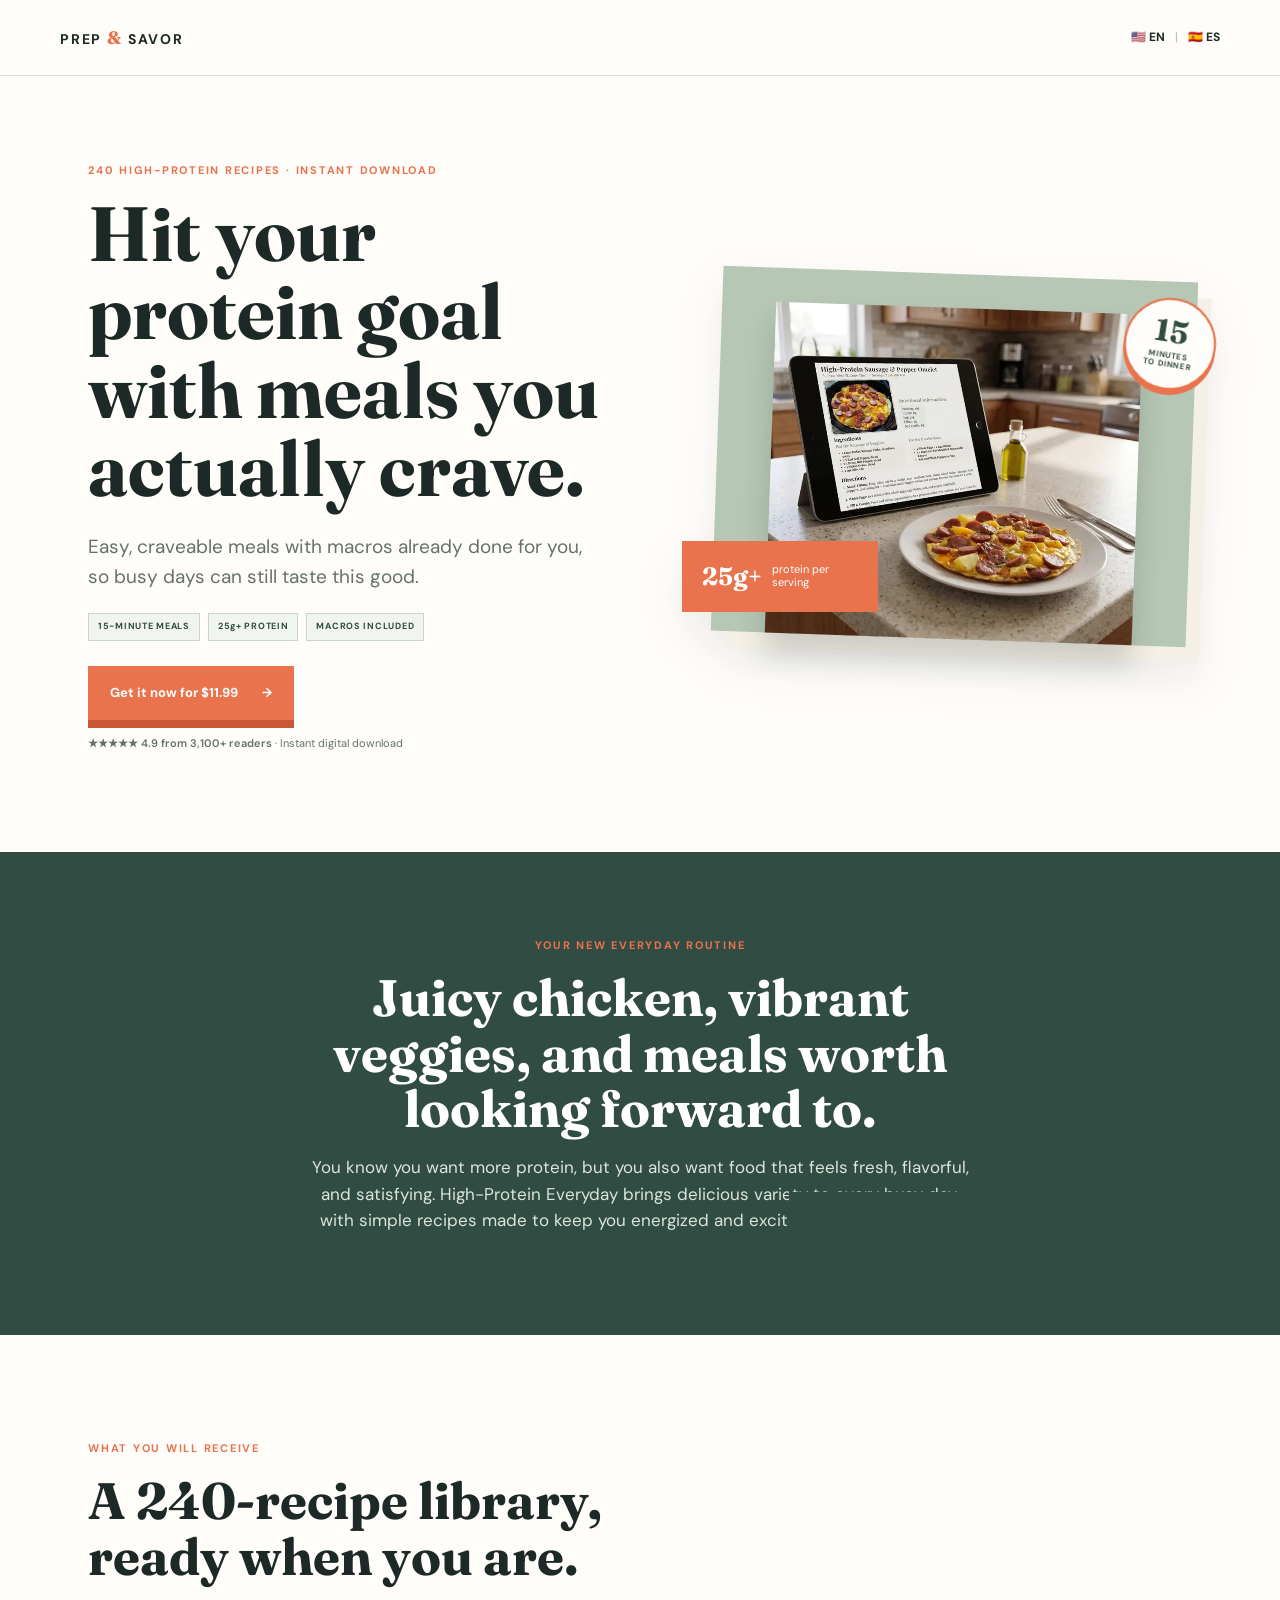
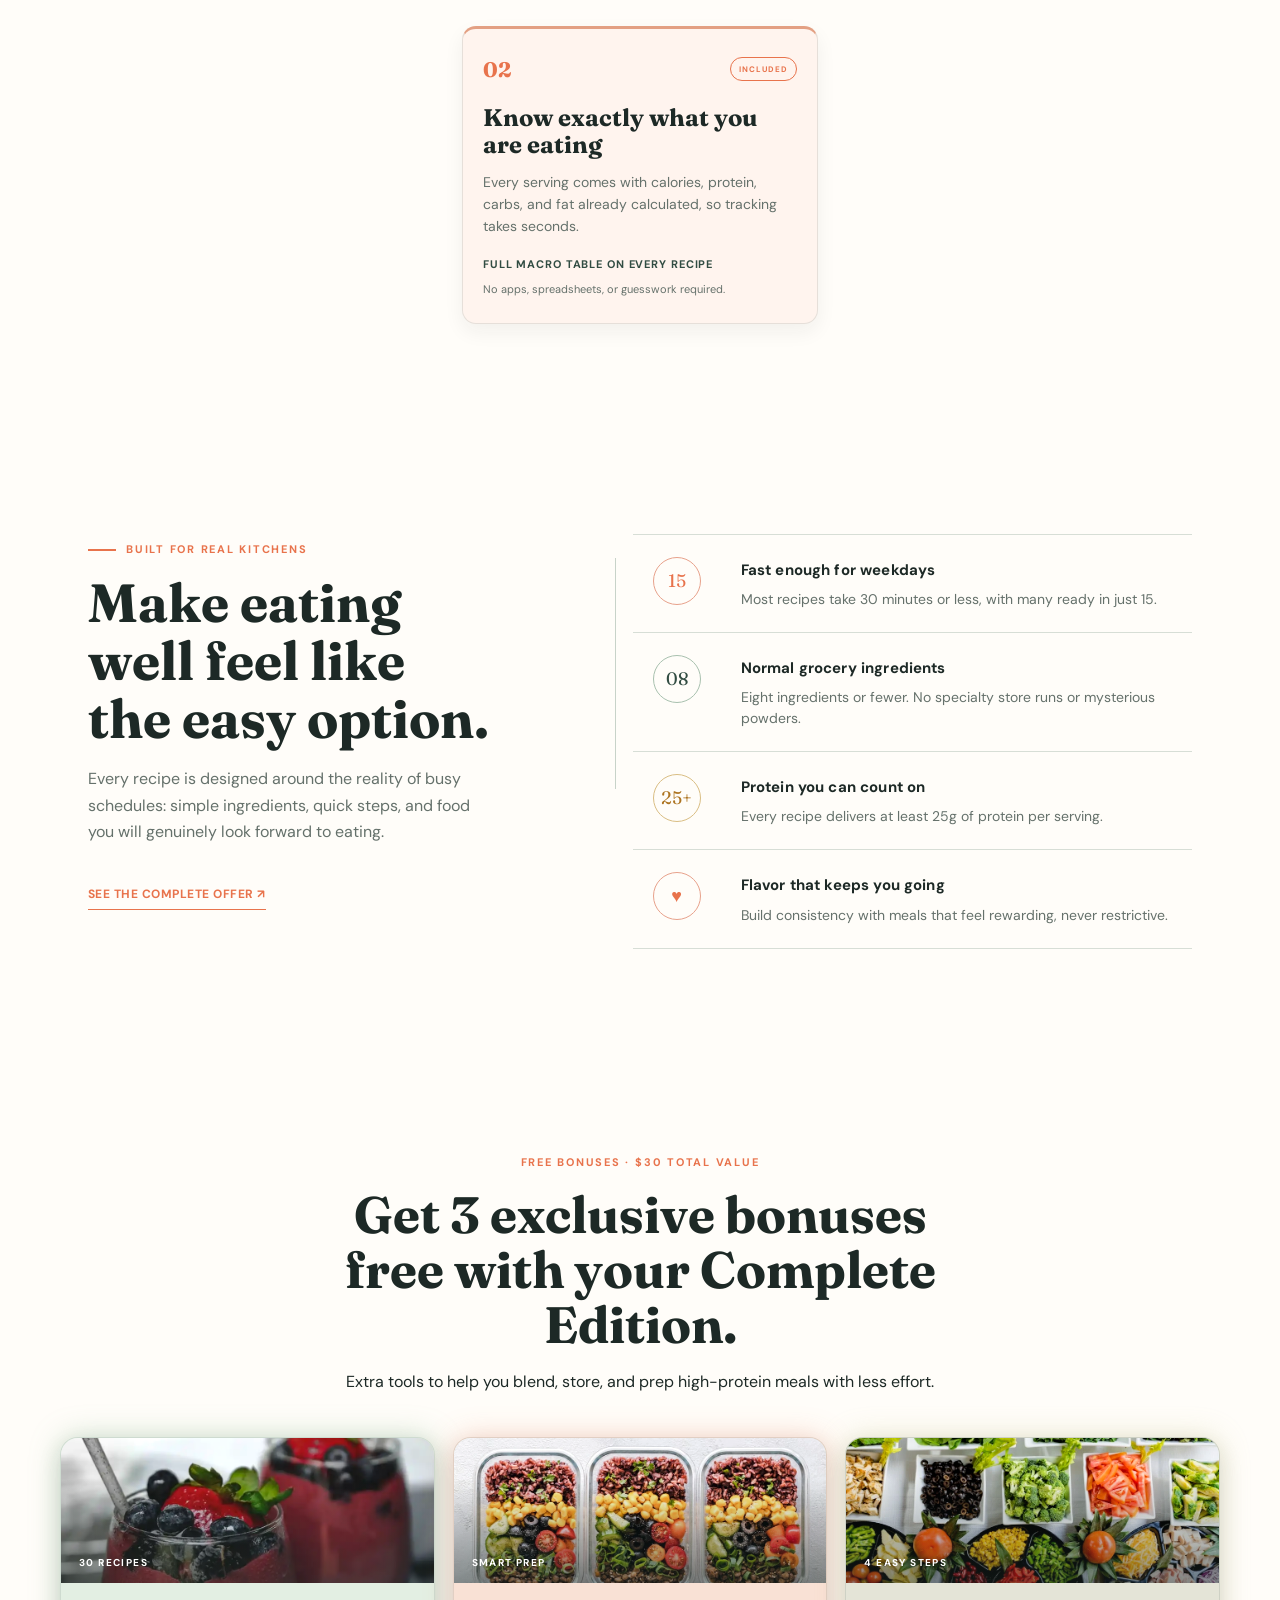
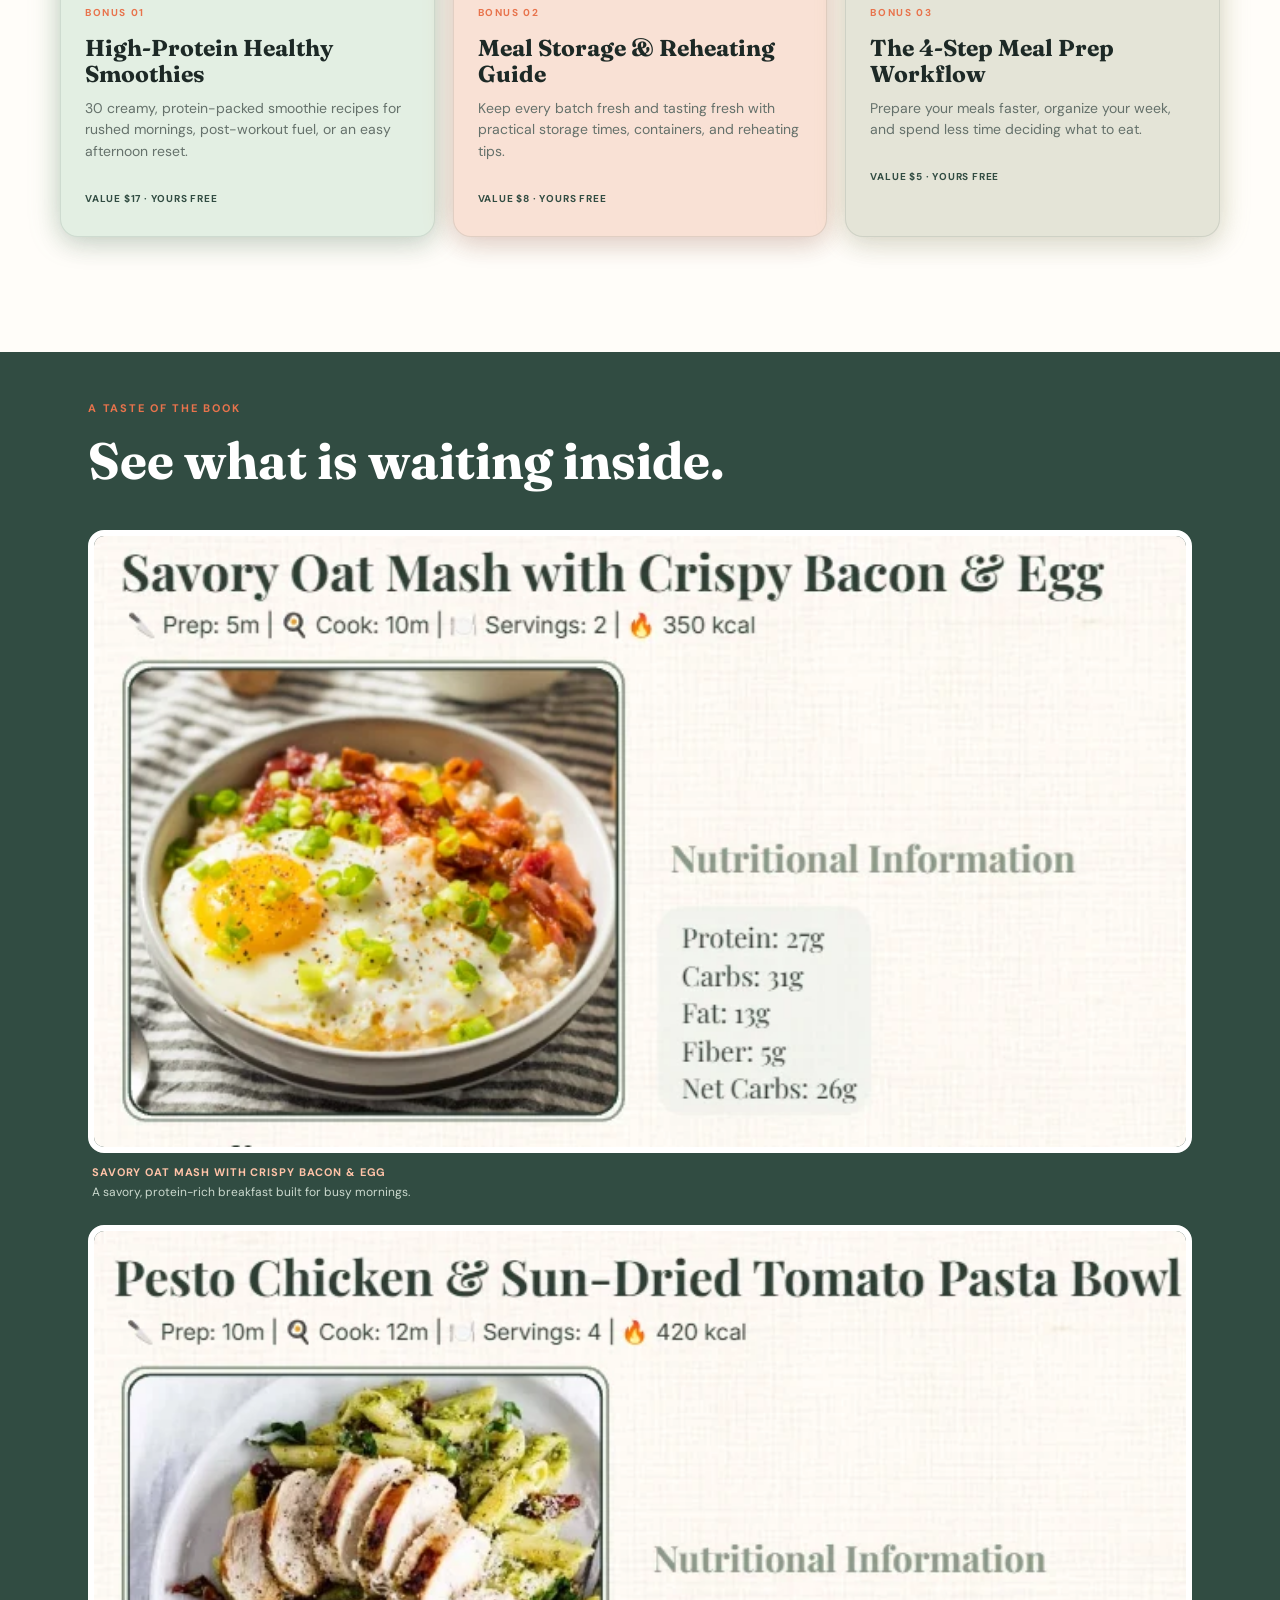
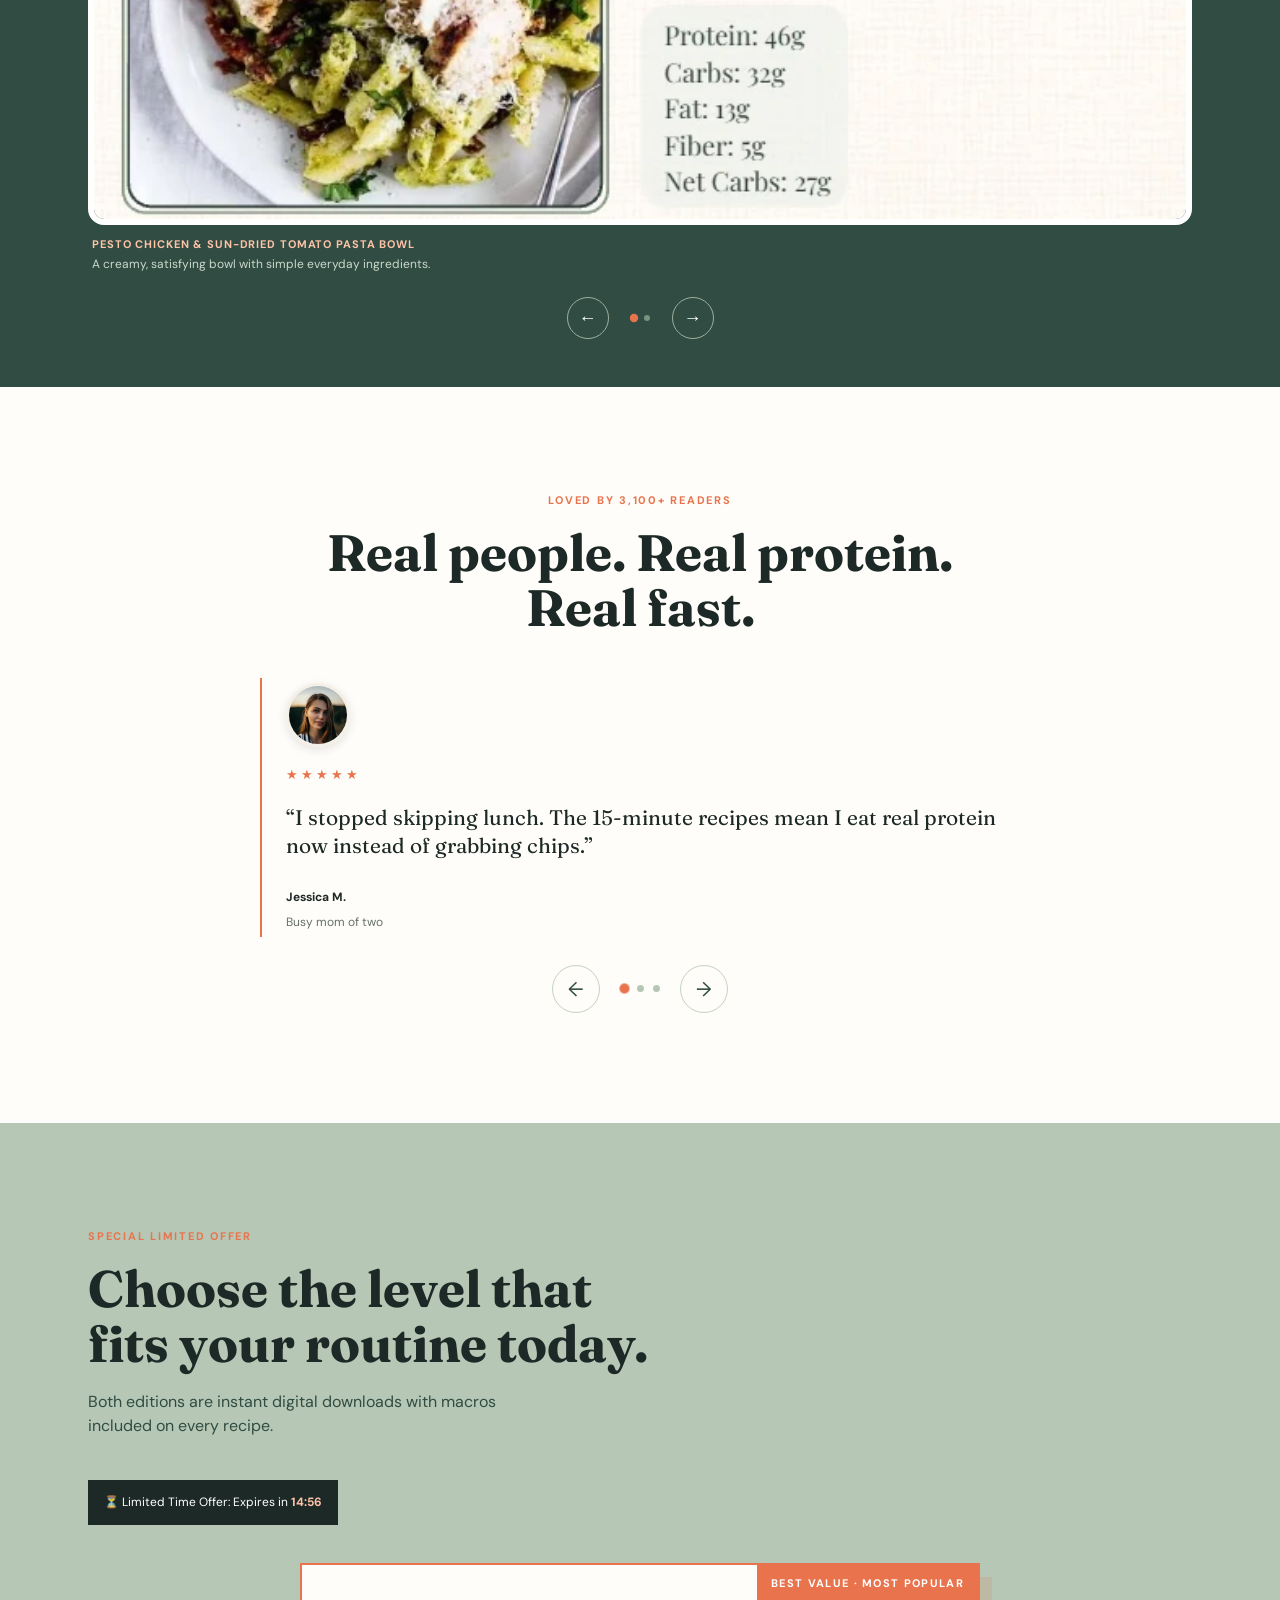
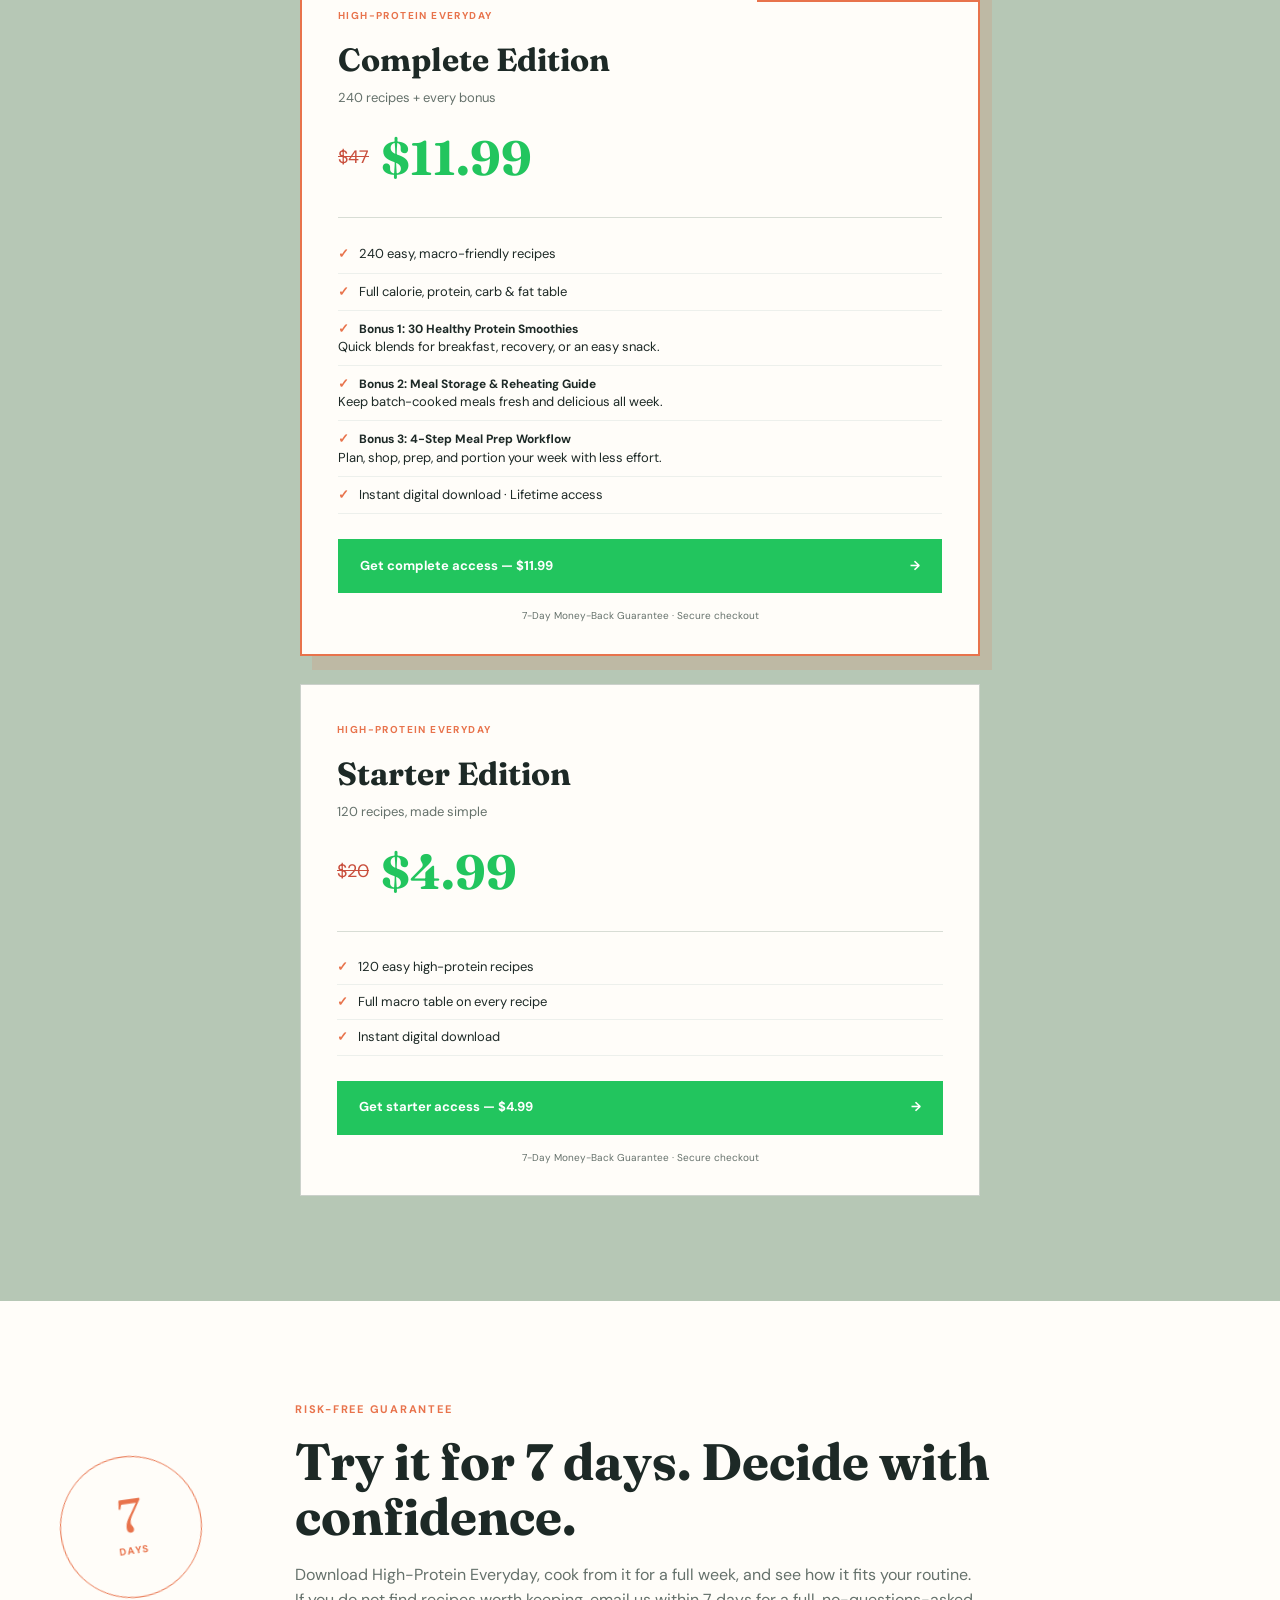
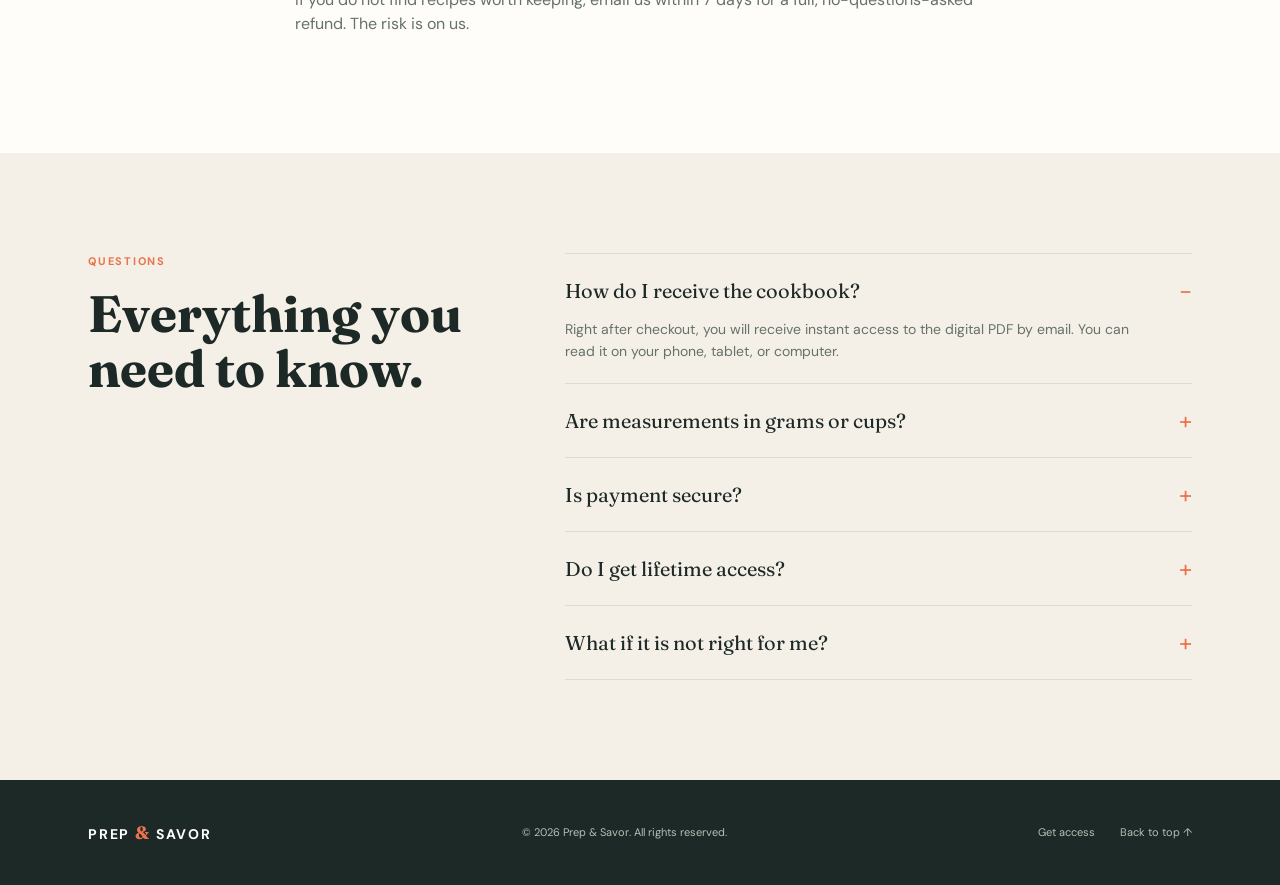
==== commit 4bde3c21: "feat: adição da versão espanhola no site" ====
--- a/index.html
+++ b/index.html
@@ -1,5 +1,6 @@
 <!doctype html>
 <html lang="en">
+
 <head>
   <meta charset="UTF-8">
   <meta name="viewport" content="width=device-width, initial-scale=1.0">
@@ -7,55 +8,72 @@
   <title>High-Protein Everyday | 240 Easy Recipes</title>
   <link rel="preconnect" href="https://fonts.googleapis.com">
   <link rel="preconnect" href="https://fonts.gstatic.com" crossorigin>
-  <link href="https://fonts.googleapis.com/css2?family=DM+Sans:wght@400;500;600;700&family=Fraunces:opsz,wght@9..144,600;9..144,700&display=swap" rel="stylesheet" media="print" onload="this.media='all'">
-  <noscript><link href="https://fonts.googleapis.com/css2?family=DM+Sans:wght@400;500;600;700&family=Fraunces:opsz,wght@9..144,600;9..144,700&display=swap" rel="stylesheet"></noscript>
-  <link rel="preload" as="image" href="imgs/Gemini_Generated_Image_a4xmnba4xmnba4xm%20(1)%20(1).webp" fetchpriority="high">
+  <link
+    href="https://fonts.googleapis.com/css2?family=DM+Sans:wght@400;500;600;700&family=Fraunces:opsz,wght@9..144,600;9..144,700&display=swap"
+    rel="stylesheet" media="print" onload="this.media='all'">
+  <noscript>
+    <link
+      href="https://fonts.googleapis.com/css2?family=DM+Sans:wght@400;500;600;700&family=Fraunces:opsz,wght@9..144,600;9..144,700&display=swap"
+      rel="stylesheet">
+  </noscript>
+  <link rel="preload" as="image" href="imgs/Gemini_Generated_Image_a4xmnba4xmnba4xm%20(1)%20(1).webp"
+    fetchpriority="high">
   <link rel="stylesheet" href="styles.css">
-  <link rel="preload" as="style" href="enhancements.css" onload="this.onload=null;this.rel='stylesheet'">
-  <link rel="preload" as="style" href="gallery-fix.css" onload="this.onload=null;this.rel='stylesheet'">
-  <link rel="preload" as="style" href="gallery-layout-fix.css" onload="this.onload=null;this.rel='stylesheet'">
-  <link rel="preload" as="style" href="bonus-fix.css" onload="this.onload=null;this.rel='stylesheet'">
-  <link rel="preload" as="style" href="offer-layout-fix.css" onload="this.onload=null;this.rel='stylesheet'">
-  <link rel="preload" as="style" href="hero-fix.css" onload="this.onload=null;this.rel='stylesheet'">
-  <link rel="preload" as="style" href="benefits-fix.css" onload="this.onload=null;this.rel='stylesheet'">
-  <link rel="preload" as="style" href="review-controls-fix.css" onload="this.onload=null;this.rel='stylesheet'">
+  <link rel="stylesheet" href="enhancements.css" media="print" onload="this.media='all'">
+  <link rel="stylesheet" href="gallery-fix.css" media="print" onload="this.media='all'">
+  <link rel="stylesheet" href="gallery-layout-fix.css" media="print" onload="this.media='all'">
+  <link rel="stylesheet" href="bonus-fix.css" media="print" onload="this.media='all'">
+  <link rel="stylesheet" href="offer-layout-fix.css" media="print" onload="this.media='all'">
+  <link rel="stylesheet" href="hero-fix.css" media="print" onload="this.media='all'">
+  <link rel="stylesheet" href="benefits-fix.css" media="print" onload="this.media='all'">
+  <link rel="stylesheet" href="review-controls-fix.css" media="print" onload="this.media='all'">
+  <noscript>
+    <link rel="stylesheet" href="enhancements.css">
+    <link rel="stylesheet" href="gallery-fix.css">
+    <link rel="stylesheet" href="gallery-layout-fix.css">
+    <link rel="stylesheet" href="bonus-fix.css">
+    <link rel="stylesheet" href="offer-layout-fix.css">
+    <link rel="stylesheet" href="hero-fix.css">
+    <link rel="stylesheet" href="benefits-fix.css">
+    <link rel="stylesheet" href="review-controls-fix.css">
+  </noscript>
   <!-- Facebook Pixel starts immediately so PageView is recorded before navigation. -->
   <script>
     (function () {
-        (function (pixelWindow, pixelDocument, pixelKey, pixelTag, pixelUrl) {
-          if (pixelWindow.fbq) return;
-          var pixelQueue = pixelWindow.fbq = function () {
-            pixelQueue.callMethod ? pixelQueue.callMethod.apply(pixelQueue, arguments) : pixelQueue.queue.push(arguments);
+      (function (pixelWindow, pixelDocument, pixelKey, pixelTag, pixelUrl) {
+        if (pixelWindow.fbq) return;
+        var pixelQueue = pixelWindow.fbq = function () {
+          pixelQueue.callMethod ? pixelQueue.callMethod.apply(pixelQueue, arguments) : pixelQueue.queue.push(arguments);
+        };
+        if (!pixelWindow._fbq) pixelWindow._fbq = pixelQueue;
+        pixelQueue.push = pixelQueue;
+        pixelQueue.loaded = true;
+        pixelQueue.version = '2.0';
+        pixelQueue.queue = [];
+        var pixelScript = pixelDocument.createElement(pixelTag);
+        pixelScript.async = true;
+        pixelScript.src = pixelUrl;
+        pixelDocument.head.appendChild(pixelScript);
+      })(window, document, 'fbq', 'script', 'https://connect.facebook.net/en_US/fbevents.js');
+
+      window.fbq('init', '642073674925506');
+      window.fbq('track', 'PageView');
+
+      var clarityLoaded = false;
+      function loadClarity() {
+        if (clarityLoaded) return;
+        clarityLoaded = true;
+
+        (function (clarityWindow, clarityDocument, clarityKey, clarityTag, clarityId) {
+          clarityWindow[clarityKey] = clarityWindow[clarityKey] || function () {
+            (clarityWindow[clarityKey].q = clarityWindow[clarityKey].q || []).push(arguments);
           };
-          if (!pixelWindow._fbq) pixelWindow._fbq = pixelQueue;
-          pixelQueue.push = pixelQueue;
-          pixelQueue.loaded = true;
-          pixelQueue.version = '2.0';
-          pixelQueue.queue = [];
-          var pixelScript = pixelDocument.createElement(pixelTag);
-          pixelScript.async = true;
-          pixelScript.src = pixelUrl;
-          pixelDocument.head.appendChild(pixelScript);
-        })(window, document, 'fbq', 'script', 'https://connect.facebook.net/en_US/fbevents.js');
-
-        window.fbq('init', '642073674925506');
-        window.fbq('track', 'PageView');
-
-        var clarityLoaded = false;
-        function loadClarity() {
-          if (clarityLoaded) return;
-          clarityLoaded = true;
-
-          (function (clarityWindow, clarityDocument, clarityKey, clarityTag, clarityId) {
-            clarityWindow[clarityKey] = clarityWindow[clarityKey] || function () {
-              (clarityWindow[clarityKey].q = clarityWindow[clarityKey].q || []).push(arguments);
-            };
-            var clarityScript = clarityDocument.createElement(clarityTag);
-            clarityScript.async = true;
-            clarityScript.src = 'https://www.clarity.ms/tag/' + clarityId;
-            clarityDocument.head.appendChild(clarityScript);
-          })(window, document, 'clarity', 'script', 'ydode2bma8');
-        }
+          var clarityScript = clarityDocument.createElement(clarityTag);
+          clarityScript.async = true;
+          clarityScript.src = 'https://www.clarity.ms/tag/' + clarityId;
+          clarityDocument.head.appendChild(clarityScript);
+        })(window, document, 'clarity', 'script', 'ydode2bma8');
+      }
 
       window.addEventListener('load', function () { setTimeout(loadClarity, 3000); }, { once: true });
       ['pointerdown', 'keydown', 'scroll'].forEach(function (eventName) {
@@ -64,28 +82,39 @@
     })();
   </script>
   <noscript><img height="1" width="1" style="display:none"
-    src="https://www.facebook.com/tr?id=642073674925506&amp;ev=PageView&amp;noscript=1"
-  /></noscript>
+      src="https://www.facebook.com/tr?id=642073674925506&amp;ev=PageView&amp;noscript=1" /></noscript>
 </head>
+
 <body>
   <header class="site-header">
     <a class="brand" href="#top" aria-label="Prep and Savor home">PREP <span>&amp;</span> SAVOR</a>
+    <nav class="language" aria-label="Language selector">
+      <button class="language-button active" type="button" data-language="en" aria-label="Switch to English"
+        aria-pressed="true">🇺🇸 <strong>EN</strong></button>
+      <span aria-hidden="true">|</span>
+      <button class="language-button" type="button" data-language="es" aria-label="Cambiar a español"
+        aria-pressed="false">🇪🇸 <strong>ES</strong></button>
+    </nav>
   </header>
   <main id="top">
     <section class="hero section-wrap">
       <div class="hero-copy reveal">
         <p class="eyebrow">240 HIGH-PROTEIN RECIPES · INSTANT DOWNLOAD</p>
         <h1>Hit your protein goal with meals you actually crave.</h1>
-        <p class="hero-subtitle">Easy, craveable meals with macros already done for you, so busy days can still taste this good.</p>
-        <div class="hero-promise"><span>15-MINUTE MEALS</span><span>25g+ PROTEIN</span><span>MACROS INCLUDED</span></div>
+        <p class="hero-subtitle">Easy, craveable meals with macros already done for you, so busy days can still taste
+          this good.</p>
+        <div class="hero-promise"><span>15-MINUTE MEALS</span><span>25g+ PROTEIN</span><span>MACROS INCLUDED</span>
+        </div>
         <div class="hero-actions">
-          <a class="button button-primary" href="#offer">Get it now for $11.99 <span>→</span></a>
+          <a class="button button-primary" href="#offer" data-i18n-html="heroCta">Get it now for $11.99 <span>→</span></a>
           <p class="micro-proof">★★★★★ 4.9 from 3,100+ readers</p>
         </div>
       </div>
       <div class="hero-visual reveal">
         <div class="hero-image-frame">
-          <img src="imgs/Gemini_Generated_Image_a4xmnba4xmnba4xm%20(1)%20(1).webp" alt="High-protein omelet and cookbook displayed on a tablet in a kitchen" width="721" height="651" fetchpriority="high" decoding="async">
+          <img src="imgs/Gemini_Generated_Image_a4xmnba4xmnba4xm%20(1)%20(1).webp"
+            alt="High-protein omelet and cookbook displayed on a tablet in a kitchen" width="721" height="651"
+            fetchpriority="high" decoding="async">
         </div>
         <div class="floating-note"><strong>25g+</strong><span>protein per serving</span></div>
         <div class="hero-stamp"><strong>15</strong><span>MINUTES<br>TO DINNER</span></div>
@@ -95,58 +124,311 @@
       <div class="section-wrap narrow center reveal">
         <p class="eyebrow">YOUR NEW EVERYDAY ROUTINE</p>
         <h2>Juicy chicken, vibrant veggies, and meals worth looking forward to.</h2>
-        <p>You know you want more protein, but you also want food that feels fresh, flavorful, and satisfying. High-Protein Everyday brings delicious variety to every busy day, with simple recipes made to keep you energized and excited for your next meal.</p>
+        <p>You know you want more protein, but you also want food that feels fresh, flavorful, and satisfying.
+          High-Protein Everyday brings delicious variety to every busy day, with simple recipes made to keep you
+          energized and excited for your next meal.</p>
       </div>
     </section>
 
     <section class="section-wrap deliverables" id="inside">
-      <div class="section-heading reveal"><p class="eyebrow">WHAT YOU WILL RECEIVE</p><h2>A 240-recipe library, ready when you are.</h2></div>
+      <div class="section-heading reveal">
+        <p class="eyebrow">WHAT YOU WILL RECEIVE</p>
+        <h2>A 240-recipe library, ready when you are.</h2>
+      </div>
       <div class="deliverable-grid">
-        <article class="deliverable-card deliverable-book reveal"><div class="deliverable-top"><span class="card-number">01</span><span class="included-label">INCLUDED</span></div><h3>240 recipes for every craving</h3><p>Get the complete digital cookbook with fast, satisfying ideas for breakfast, lunch, dinner, and savory snacks.</p><strong class="deliverable-highlight">60 recipes in each category</strong><span class="deliverable-note">Read on your phone, tablet, laptop, or print your favorites.</span></article>
-        <article class="deliverable-card deliverable-macros reveal"><div class="deliverable-top"><span class="card-number">02</span><span class="included-label">INCLUDED</span></div><h3>Know exactly what you are eating</h3><p>Every serving comes with calories, protein, carbs, and fat already calculated, so tracking takes seconds.</p><strong class="deliverable-highlight">Full macro table on every recipe</strong><span class="deliverable-note">No apps, spreadsheets, or guesswork required.</span></article>
-        <article class="deliverable-card deliverable-access reveal"><div class="deliverable-top"><span class="card-number">03</span><span class="included-label">INCLUDED</span></div><h3>Your recipes, ready whenever you are</h3><p>Download everything immediately after checkout and keep your cookbook forever on all your personal devices.</p><strong class="deliverable-highlight">Instant download · lifetime access</strong><span class="deliverable-note">Your next high-protein meal is always within reach.</span></article>
+        <article class="deliverable-card deliverable-book reveal">
+          <div class="deliverable-top"><span class="card-number">01</span><span class="included-label">INCLUDED</span>
+          </div>
+          <h3>240 recipes for every craving</h3>
+          <p>Get the complete digital cookbook with fast, satisfying ideas for breakfast, lunch, dinner, and savory
+            snacks.</p><strong class="deliverable-highlight">60 recipes in each category</strong><span
+            class="deliverable-note">Read on your phone, tablet, laptop, or print your favorites.</span>
+        </article>
+        <article class="deliverable-card deliverable-macros reveal">
+          <div class="deliverable-top"><span class="card-number">02</span><span class="included-label">INCLUDED</span>
+          </div>
+          <h3>Know exactly what you are eating</h3>
+          <p>Every serving comes with calories, protein, carbs, and fat already calculated, so tracking takes seconds.
+          </p><strong class="deliverable-highlight">Full macro table on every recipe</strong><span
+            class="deliverable-note">No apps, spreadsheets, or guesswork required.</span>
+        </article>
+        <article class="deliverable-card deliverable-access reveal">
+          <div class="deliverable-top"><span class="card-number">03</span><span class="included-label">INCLUDED</span>
+          </div>
+          <h3>Your recipes, ready whenever you are</h3>
+          <p>Download everything immediately after checkout and keep your cookbook forever on all your personal devices.
+          </p><strong class="deliverable-highlight">Instant download · lifetime access</strong><span
+            class="deliverable-note">Your next high-protein meal is always within reach.</span>
+        </article>
       </div>
     </section>
 
     <section class="benefits band-light">
       <div class="section-wrap benefits-layout">
-        <div class="benefits-intro reveal"><p class="eyebrow">BUILT FOR REAL KITCHENS</p><h2>Make eating well feel like the easy option.</h2><p>Every recipe is designed around the reality of busy schedules: simple ingredients, quick steps, and food you will genuinely look forward to eating.</p><a href="#offer" class="text-link">See the complete offer <span>↗</span></a></div>
+        <div class="benefits-intro reveal">
+          <p class="eyebrow">BUILT FOR REAL KITCHENS</p>
+          <h2>Make eating well feel like the easy option.</h2>
+          <p>Every recipe is designed around the reality of busy schedules: simple ingredients, quick steps, and food
+            you will genuinely look forward to eating.</p><a href="#offer" class="text-link">See the complete offer
+            <span>↗</span></a>
+        </div>
         <div class="benefit-list">
-          <div class="benefit reveal"><span class="benefit-icon">15</span><div><h3>Fast enough for weekdays</h3><p>Most recipes take 30 minutes or less, with many ready in just 15.</p></div></div>
-          <div class="benefit reveal"><span class="benefit-icon">08</span><div><h3>Normal grocery ingredients</h3><p>Eight ingredients or fewer. No specialty store runs or mysterious powders.</p></div></div>
-          <div class="benefit reveal"><span class="benefit-icon">25+</span><div><h3>Protein you can count on</h3><p>Every recipe delivers at least 25g of protein per serving.</p></div></div>
-          <div class="benefit reveal"><span class="benefit-icon">♥</span><div><h3>Flavor that keeps you going</h3><p>Build consistency with meals that feel rewarding, never restrictive.</p></div></div>
+          <div class="benefit reveal"><span class="benefit-icon">15</span>
+            <div>
+              <h3>Fast enough for weekdays</h3>
+              <p>Most recipes take 30 minutes or less, with many ready in just 15.</p>
+            </div>
+          </div>
+          <div class="benefit reveal"><span class="benefit-icon">08</span>
+            <div>
+              <h3>Normal grocery ingredients</h3>
+              <p>Eight ingredients or fewer. No specialty store runs or mysterious powders.</p>
+            </div>
+          </div>
+          <div class="benefit reveal"><span class="benefit-icon">25+</span>
+            <div>
+              <h3>Protein you can count on</h3>
+              <p>Every recipe delivers at least 25g of protein per serving.</p>
+            </div>
+          </div>
+          <div class="benefit reveal"><span class="benefit-icon">♥</span>
+            <div>
+              <h3>Flavor that keeps you going</h3>
+              <p>Build consistency with meals that feel rewarding, never restrictive.</p>
+            </div>
+          </div>
         </div>
       </div>
     </section>
 
     <section class="section-wrap bonuses">
-      <div class="section-heading center reveal"><p class="eyebrow">FREE BONUSES · $30 TOTAL VALUE</p><h2>Get 3 exclusive bonuses free with your Complete Edition.</h2><p class="bonus-subtitle">Extra tools to help you blend, store, and prep high-protein meals with less effort.</p></div>
+      <div class="section-heading center reveal">
+        <p class="eyebrow">FREE BONUSES · $30 TOTAL VALUE</p>
+        <h2>Get 3 exclusive bonuses free with your Complete Edition.</h2>
+        <p class="bonus-subtitle">Extra tools to help you blend, store, and prep high-protein meals with less effort.
+        </p>
+      </div>
       <div class="bonus-grid">
-        <article class="bonus-card bonus-smoothies reveal"><div class="bonus-image"><img src="imgs/bonus-smoothies_11zon.webp" alt="Fresh berry protein smoothies with strawberries and blueberries" loading="lazy" decoding="async"><span>30 RECIPES</span></div><div class="bonus-content"><div class="bonus-tag">BONUS 01</div><h3>High-Protein Healthy Smoothies</h3><p>30 creamy, protein-packed smoothie recipes for rushed mornings, post-workout fuel, or an easy afternoon reset.</p><strong>Value $17 · Yours free</strong></div></article>
-        <article class="bonus-card bonus-storage reveal"><div class="bonus-image"><img src="imgs/bonus-storage.webp" alt="Three glass containers filled with prepared meals" loading="lazy" decoding="async"><span>SMART PREP</span></div><div class="bonus-content"><div class="bonus-tag">BONUS 02</div><h3>Meal Storage &amp; Reheating Guide</h3><p>Keep every batch fresh and tasting fresh with practical storage times, containers, and reheating tips.</p><strong>Value $8 · Yours free</strong></div></article>
-        <article class="bonus-card bonus-workflow reveal"><div class="bonus-image"><img src="imgs/bonus-workflow.webp" alt="Real ingredients arranged for a weekly meal prep workflow" loading="lazy" decoding="async"><span>4 EASY STEPS</span></div><div class="bonus-content"><div class="bonus-tag">BONUS 03</div><h3>The 4-Step Meal Prep Workflow</h3><p>Prepare your meals faster, organize your week, and spend less time deciding what to eat.</p><strong>Value $5 · Yours free</strong></div></article>
+        <article class="bonus-card bonus-smoothies reveal">
+          <div class="bonus-image"><img src="imgs/bonus-smoothies_11zon.webp"
+              alt="Fresh berry protein smoothies with strawberries and blueberries" loading="lazy"
+              decoding="async"><span>30 RECIPES</span></div>
+          <div class="bonus-content">
+            <div class="bonus-tag">BONUS 01</div>
+            <h3>High-Protein Healthy Smoothies</h3>
+            <p>30 creamy, protein-packed smoothie recipes for rushed mornings, post-workout fuel, or an easy afternoon
+              reset.</p><strong>Value $17 · Yours free</strong>
+          </div>
+        </article>
+        <article class="bonus-card bonus-storage reveal">
+          <div class="bonus-image"><img src="imgs/bonus-storage.webp"
+              alt="Three glass containers filled with prepared meals" loading="lazy" decoding="async"><span>SMART
+              PREP</span></div>
+          <div class="bonus-content">
+            <div class="bonus-tag">BONUS 02</div>
+            <h3>Meal Storage &amp; Reheating Guide</h3>
+            <p>Keep every batch fresh and tasting fresh with practical storage times, containers, and reheating tips.
+            </p><strong>Value $8 · Yours free</strong>
+          </div>
+        </article>
+        <article class="bonus-card bonus-workflow reveal">
+          <div class="bonus-image"><img src="imgs/bonus-workflow.webp"
+              alt="Real ingredients arranged for a weekly meal prep workflow" loading="lazy" decoding="async"><span>4
+              EASY STEPS</span></div>
+          <div class="bonus-content">
+            <div class="bonus-tag">BONUS 03</div>
+            <h3>The 4-Step Meal Prep Workflow</h3>
+            <p>Prepare your meals faster, organize your week, and spend less time deciding what to eat.</p><strong>Value
+              $5 · Yours free</strong>
+          </div>
+        </article>
       </div>
     </section>
 
     <section class="gallery band" id="gallery">
-      <div class="section-wrap reveal"><div class="section-heading"><p class="eyebrow">A TASTE OF THE BOOK</p><h2>See what is waiting inside.</h2></div>
-        <div class="carousel" aria-label="Recipe preview gallery"><div class="carousel-track">
-          <div class="slide slide-pair active"><figure class="recipe-preview"><img src="imgs/Pasted%20Image.webp" alt="Savory oat mash with crispy bacon and egg recipe page" loading="lazy" decoding="async"><figcaption><strong>Savory Oat Mash with Crispy Bacon &amp; Egg</strong><span>A savory, protein-rich breakfast built for busy mornings.</span></figcaption></figure><figure class="recipe-preview"><img src="imgs/Pasted%20Image%202.webp" alt="Pesto chicken and sun-dried tomato pasta bowl recipe page" loading="lazy" decoding="async"><figcaption><strong>Pesto Chicken &amp; Sun-Dried Tomato Pasta Bowl</strong><span>A creamy, satisfying bowl with simple everyday ingredients.</span></figcaption></figure></div>
-          <div class="slide slide-pair"><figure class="recipe-preview"><img src="imgs/Pasted%20Image%203.webp" alt="Air fryer buffalo chicken wings and celery recipe page" loading="lazy" decoding="async"><figcaption><strong>Air Fryer Buffalo Chicken Wings &amp; Celery</strong><span>Big flavor and crisp texture without a complicated prep.</span></figcaption></figure><figure class="recipe-preview"><img src="imgs/Pasted%20Image%204.webp" alt="Grilled steak fajita salad bowl with cilantro lime recipe page" loading="lazy" decoding="async"><figcaption><strong>Grilled Steak Fajita Salad Bowl with Cilantro Lime</strong><span>A colorful, high-protein meal with a fresh citrus finish.</span></figcaption></figure></div>
-        </div><div class="carousel-controls"><button class="carousel-button prev" type="button" aria-label="Previous image">←</button><div class="dots"></div><button class="carousel-button next" type="button" aria-label="Next image">→</button></div></div>
-      </div>
-    </section>
-
-    <section class="testimonials section-wrap"><div class="section-heading center reveal"><p class="eyebrow">LOVED BY 3,100+ READERS</p><h2>Real people. Real protein. Real fast.</h2></div><div class="review-carousel"><div class="review-track"><blockquote class="testimonial reveal active"><img class="testimonial-photo" src="https://high-proteineveryday.com/api/pages/CFfXng-jPr/assets/v0zk6gbuwgc6vpitg32cikwm?w=96&amp;fit=cover&amp;format=webp&amp;quality=55" alt="Jessica M." width="96" height="96" loading="lazy" decoding="async"><div class="stars">★★★★★</div><p>“I stopped skipping lunch. The 15-minute recipes mean I eat real protein now instead of grabbing chips.”</p><cite>Jessica M. <span>Busy mom of two</span></cite></blockquote><blockquote class="testimonial reveal"><img class="testimonial-photo" src="https://high-proteineveryday.com/api/pages/CFfXng-jPr/assets/yxmh82hm8t3t4xeuu3dzyn10?w=96&amp;fit=cover&amp;format=webp&amp;quality=55" alt="Marcus T." width="96" height="96" loading="lazy" decoding="async"><div class="stars">★★★★★</div><p>“Hitting 180g of protein a day used to be a chore. The meal prep bonus alone was worth it.”</p><cite>Marcus T. <span>Lifts 4x a week</span></cite></blockquote><blockquote class="testimonial reveal"><img class="testimonial-photo" src="https://high-proteineveryday.com/api/pages/CFfXng-jPr/assets/qowna6kzpawwztwc1ce4sv6b?w=96&amp;fit=cover&amp;format=webp&amp;quality=55" alt="Priya R." width="96" height="96" loading="lazy" decoding="async"><div class="stars">★★★★★</div><p>“I batch-cook Sundays and eat well all week. No more sad desk lunches or last-minute takeout.”</p><cite>Priya R. <span>Marketing director</span></cite></blockquote></div><div class="review-controls"><button class="carousel-button review-prev" type="button" aria-label="Previous review">←</button><div class="review-dots"></div><button class="carousel-button review-next" type="button" aria-label="Next review">→</button></div></div></section>
-
-    <section class="offer-section" id="offer"><div class="offer-wrap section-wrap"><div class="offer-copy reveal"><p class="eyebrow">SPECIAL LIMITED OFFER</p><h2>Choose the level that fits your routine today.</h2><p class="offer-intro">Both editions are instant digital downloads with macros included on every recipe.</p><div class="timer-label">⏳ Limited Time Offer: Expires in <span id="timer">15:00</span></div></div><div class="price-options"><div class="price-card complete-card reveal"><div class="popular">BEST VALUE · MOST POPULAR</div><p class="price-kicker">HIGH-PROTEIN EVERYDAY</p><h3>Complete Edition</h3><p class="price-description">240 recipes + every bonus</p><div class="price"><del>$47</del><strong class="promo-price">$11.99</strong></div><ul><li>240 easy, macro-friendly recipes</li><li>Full calorie, protein, carb &amp; fat table</li><li><strong>Bonus 1: 30 Healthy Protein Smoothies</strong><br>Quick blends for breakfast, recovery, or an easy snack.</li><li><strong>Bonus 2: Meal Storage &amp; Reheating Guide</strong><br>Keep batch-cooked meals fresh and delicious all week.</li><li><strong>Bonus 3: 4-Step Meal Prep Workflow</strong><br>Plan, shop, prep, and portion your week with less effort.</li><li>Instant digital download · Lifetime access</li></ul><a class="button button-dark promo-button" href="https://pay.hotmart.com/N107390824K?checkoutMode=10">Get complete access — $11.99 <span>→</span></a><p class="secure">7-Day Money-Back Guarantee · Secure checkout</p></div><div class="price-card starter-card reveal"><p class="price-kicker">HIGH-PROTEIN EVERYDAY</p><h3>Starter Edition</h3><p class="price-description">120 recipes, made simple</p><div class="price"><del>$20</del><strong class="promo-price">$4.99</strong></div><ul><li>120 easy high-protein recipes</li><li>Full macro table on every recipe</li><li>Instant digital download</li></ul><a class="button button-dark promo-button" href="https://pay.hotmart.com/A107399136M?checkoutMode=10">Get starter access — $4.99 <span>→</span></a><p class="secure">7-Day Money-Back Guarantee · Secure checkout</p></div></div></div></section>
-
-    <section class="guarantee section-wrap"><div class="guarantee-mark">7<br><span>DAYS</span></div><div class="reveal"><p class="eyebrow">RISK-FREE GUARANTEE</p><h2>Try it for 7 days. Decide with confidence.</h2><p>Download High-Protein Everyday, cook from it for a full week, and see how it fits your routine. If you do not find recipes worth keeping, email us within 7 days for a full, no-questions-asked refund. The risk is on us.</p></div></section>
-
-    <section class="faq band-light"><div class="section-wrap faq-layout"><div class="section-heading reveal"><p class="eyebrow">QUESTIONS</p><h2>Everything you need to know.</h2></div><div class="faq-list"><details open class="reveal"><summary>How do I receive the cookbook?</summary><p>Right after checkout, you will receive instant access to the digital PDF by email. You can read it on your phone, tablet, or computer.</p></details><details class="reveal"><summary>Are measurements in grams or cups?</summary><p>Recipes include practical measurements designed for everyday kitchens, with nutrition information per serving so you can track what matters.</p></details><details class="reveal"><summary>Is payment secure?</summary><p>Yes. Checkout is handled by Hotmart, a secure payment platform. Your payment details are protected throughout the purchase.</p></details><details class="reveal"><summary>Do I get lifetime access?</summary><p>Yes. This is a digital product you can download and keep forever, across your personal devices.</p></details><details class="reveal"><summary>What if it is not right for me?</summary><p>You are covered by our 7-Day Money-Back Guarantee. Contact us within 7 days and we will issue a full refund.</p></details></div></div></section>
+      <div class="section-wrap reveal">
+        <div class="section-heading">
+          <p class="eyebrow">A TASTE OF THE BOOK</p>
+          <h2>See what is waiting inside.</h2>
+        </div>
+        <div class="carousel" aria-label="Recipe preview gallery">
+          <div class="carousel-track">
+            <div class="slide slide-pair active">
+              <figure class="recipe-preview"><img src="imgs/Pasted%20Image.webp"
+                  alt="Savory oat mash with crispy bacon and egg recipe page" loading="lazy" decoding="async">
+                <figcaption><strong>Savory Oat Mash with Crispy Bacon &amp; Egg</strong><span>A savory, protein-rich
+                    breakfast built for busy mornings.</span></figcaption>
+              </figure>
+              <figure class="recipe-preview"><img src="imgs/Pasted%20Image%202.webp"
+                  alt="Pesto chicken and sun-dried tomato pasta bowl recipe page" loading="lazy" decoding="async">
+                <figcaption><strong>Pesto Chicken &amp; Sun-Dried Tomato Pasta Bowl</strong><span>A creamy, satisfying
+                    bowl with simple everyday ingredients.</span></figcaption>
+              </figure>
+            </div>
+            <div class="slide slide-pair">
+              <figure class="recipe-preview"><img src="imgs/Pasted%20Image%203.webp"
+                  alt="Air fryer buffalo chicken wings and celery recipe page" loading="lazy" decoding="async">
+                <figcaption><strong>Air Fryer Buffalo Chicken Wings &amp; Celery</strong><span>Big flavor and crisp
+                    texture without a complicated prep.</span></figcaption>
+              </figure>
+              <figure class="recipe-preview"><img src="imgs/Pasted%20Image%204.webp"
+                  alt="Grilled steak fajita salad bowl with cilantro lime recipe page" loading="lazy" decoding="async">
+                <figcaption><strong>Grilled Steak Fajita Salad Bowl with Cilantro Lime</strong><span>A colorful,
+                    high-protein meal with a fresh citrus finish.</span></figcaption>
+              </figure>
+            </div>
+          </div>
+          <div class="carousel-controls"><button class="carousel-button prev" type="button"
+              aria-label="Previous image">←</button>
+            <div class="dots"></div><button class="carousel-button next" type="button"
+              aria-label="Next image">→</button>
+          </div>
+        </div>
+      </div>
+    </section>
+
+    <section class="testimonials section-wrap">
+      <div class="section-heading center reveal">
+        <p class="eyebrow">LOVED BY 3,100+ READERS</p>
+        <h2>Real people. Real protein. Real fast.</h2>
+      </div>
+      <div class="review-carousel">
+        <div class="review-track">
+          <blockquote class="testimonial reveal active"><img class="testimonial-photo"
+              src="https://high-proteineveryday.com/api/pages/CFfXng-jPr/assets/v0zk6gbuwgc6vpitg32cikwm?w=96&amp;fit=cover&amp;format=webp&amp;quality=55"
+              alt="Jessica M." width="96" height="96" loading="lazy" decoding="async">
+            <div class="stars">★★★★★</div>
+            <p>“I stopped skipping lunch. The 15-minute recipes mean I eat real protein now instead of grabbing chips.”
+            </p><cite>Jessica M. <span>Busy mom of two</span></cite>
+          </blockquote>
+          <blockquote class="testimonial reveal"><img class="testimonial-photo"
+              src="https://high-proteineveryday.com/api/pages/CFfXng-jPr/assets/yxmh82hm8t3t4xeuu3dzyn10?w=96&amp;fit=cover&amp;format=webp&amp;quality=55"
+              alt="Marcus T." width="96" height="96" loading="lazy" decoding="async">
+            <div class="stars">★★★★★</div>
+            <p>“Hitting 180g of protein a day used to be a chore. The meal prep bonus alone was worth it.”</p>
+            <cite>Marcus T. <span>Lifts 4x a week</span></cite>
+          </blockquote>
+          <blockquote class="testimonial reveal"><img class="testimonial-photo"
+              src="https://high-proteineveryday.com/api/pages/CFfXng-jPr/assets/qowna6kzpawwztwc1ce4sv6b?w=96&amp;fit=cover&amp;format=webp&amp;quality=55"
+              alt="Priya R." width="96" height="96" loading="lazy" decoding="async">
+            <div class="stars">★★★★★</div>
+            <p>“I batch-cook Sundays and eat well all week. No more sad desk lunches or last-minute takeout.”</p>
+            <cite>Priya R. <span>Marketing director</span></cite>
+          </blockquote>
+        </div>
+        <div class="review-controls"><button class="carousel-button review-prev" type="button"
+            aria-label="Previous review">←</button>
+          <div class="review-dots"></div><button class="carousel-button review-next" type="button"
+            aria-label="Next review">→</button>
+        </div>
+      </div>
+    </section>
+
+    <section class="offer-section" id="offer">
+      <div class="offer-wrap section-wrap">
+        <div class="offer-copy reveal">
+          <p class="eyebrow">SPECIAL LIMITED OFFER</p>
+          <h2>Choose the level that fits your routine today.</h2>
+          <p class="offer-intro">Both editions are instant digital downloads with macros included on every recipe.</p>
+          <div class="timer-label">⏳ Limited Time Offer: Expires in <span id="timer">15:00</span></div>
+        </div>
+        <div class="price-options">
+          <div class="price-card complete-card reveal">
+            <div class="popular">BEST VALUE · MOST POPULAR</div>
+            <p class="price-kicker">HIGH-PROTEIN EVERYDAY</p>
+            <h3>Complete Edition</h3>
+            <p class="price-description">240 recipes + every bonus</p>
+            <div class="price"><del>$47</del><strong class="promo-price">$11.99</strong></div>
+            <ul>
+              <li>240 easy, macro-friendly recipes</li>
+              <li>Full calorie, protein, carb &amp; fat table</li>
+              <li><strong>Bonus 1: 30 Healthy Protein Smoothies</strong><br>Quick blends for breakfast, recovery, or an
+                easy snack.</li>
+              <li><strong>Bonus 2: Meal Storage &amp; Reheating Guide</strong><br>Keep batch-cooked meals fresh and
+                delicious all week.</li>
+              <li><strong>Bonus 3: 4-Step Meal Prep Workflow</strong><br>Plan, shop, prep, and portion your week with
+                less effort.</li>
+              <li>Instant digital download · Lifetime access</li>
+            </ul><a class="button button-dark promo-button"
+              href="https://pay.hotmart.com/N107390824K?checkoutMode=10"
+              data-en-url="https://pay.hotmart.com/N107390824K?checkoutMode=10"
+              data-es-url="https://pay.hotmart.com/Q107532380M?checkoutMode=10"
+              data-i18n-html="completeCta">Get complete access — $11.99 <span>→</span></a>
+            <p class="secure">7-Day Money-Back Guarantee · Secure checkout</p>
+          </div>
+          <div class="price-card starter-card reveal">
+            <p class="price-kicker">HIGH-PROTEIN EVERYDAY</p>
+            <h3>Starter Edition</h3>
+            <p class="price-description">120 recipes, made simple</p>
+            <div class="price"><del>$20</del><strong class="promo-price">$4.99</strong></div>
+            <ul>
+              <li>120 easy high-protein recipes</li>
+              <li>Full macro table on every recipe</li>
+              <li>Instant digital download</li>
+            </ul><a class="button button-dark promo-button"
+              href="https://pay.hotmart.com/A107399136M?checkoutMode=10"
+              data-en-url="https://pay.hotmart.com/A107399136M?checkoutMode=10"
+              data-es-url="https://pay.hotmart.com/A107399136M?checkoutMode=10&amp;language=es"
+              data-i18n-html="starterCta">Get starter access — $4.99 <span>→</span></a>
+            <p class="secure">7-Day Money-Back Guarantee · Secure checkout</p>
+          </div>
+        </div>
+      </div>
+    </section>
+
+    <section class="guarantee section-wrap">
+      <div class="guarantee-mark">7<br><span>DAYS</span></div>
+      <div class="reveal">
+        <p class="eyebrow">RISK-FREE GUARANTEE</p>
+        <h2>Try it for 7 days. Decide with confidence.</h2>
+        <p>Download High-Protein Everyday, cook from it for a full week, and see how it fits your routine. If you do not
+          find recipes worth keeping, email us within 7 days for a full, no-questions-asked refund. The risk is on us.
+        </p>
+      </div>
+    </section>
+
+    <section class="faq band-light">
+      <div class="section-wrap faq-layout">
+        <div class="section-heading reveal">
+          <p class="eyebrow">QUESTIONS</p>
+          <h2>Everything you need to know.</h2>
+        </div>
+        <div class="faq-list">
+          <details open class="reveal">
+            <summary>How do I receive the cookbook?</summary>
+            <p>Right after checkout, you will receive instant access to the digital PDF by email. You can read it on
+              your phone, tablet, or computer.</p>
+          </details>
+          <details class="reveal">
+            <summary>Are measurements in grams or cups?</summary>
+            <p>Recipes include practical measurements designed for everyday kitchens, with nutrition information per
+              serving so you can track what matters.</p>
+          </details>
+          <details class="reveal">
+            <summary>Is payment secure?</summary>
+            <p>Yes. Checkout is handled by Hotmart, a secure payment platform. Your payment details are protected
+              throughout the purchase.</p>
+          </details>
+          <details class="reveal">
+            <summary>Do I get lifetime access?</summary>
+            <p>Yes. This is a digital product you can download and keep forever, across your personal devices.</p>
+          </details>
+          <details class="reveal">
+            <summary>What if it is not right for me?</summary>
+            <p>You are covered by our 7-Day Money-Back Guarantee. Contact us within 7 days and we will issue a full
+              refund.</p>
+          </details>
+        </div>
+      </div>
+    </section>
   </main>
-  <footer class="site-footer"><div class="section-wrap footer-inner"><a class="brand" href="#top">PREP <span>&amp;</span> SAVOR</a><p>© 2026 Prep &amp; Savor. All rights reserved.</p><div class="footer-links"><a href="#offer">Get access</a><a href="#top">Back to top ↑</a></div></div></footer>
+  <footer class="site-footer">
+    <div class="section-wrap footer-inner"><a class="brand" href="#top">PREP <span>&amp;</span> SAVOR</a>
+      <p>© 2026 Prep &amp; Savor. All rights reserved.</p>
+      <div class="footer-links"><a href="#offer">Get access</a><a href="#top">Back to top ↑</a></div>
+    </div>
+  </footer>
   <script src="script.js" defer></script>
 </body>
-</html>
+
+</html>
--- a/styles.css
+++ b/styles.css
@@ -1 +1,1120 @@
-:root{--ink:#1d2926;--muted:#65716b;--cream:#f5f0e7;--paper:#fffdf9;--sage:#b6c7b5;--deep-sage:#314c42;--orange:#e8734c;--line:#d8ddd5;--serif:'Fraunces',Georgia,serif;--sans:'DM Sans',sans-serif}*{box-sizing:border-box}html{scroll-behavior:smooth;overflow-x:hidden}body{margin:0;background:var(--paper);color:var(--ink);font-family:var(--sans);line-height:1.55;overflow-x:hidden}a{color:inherit;text-decoration:none}img{display:block;max-width:100%}.section-wrap{max-width:1160px;margin:auto;padding:0 28px}.site-header{height:76px;display:flex;align-items:center;justify-content:space-between;padding:0 max(28px,calc((100vw - 1160px)/2));border-bottom:1px solid var(--line);background:rgba(255,253,249,.96)}.brand{font-size:14px;letter-spacing:.13em;font-weight:700}.brand span{color:var(--orange);font-family:var(--serif);font-size:18px}.language{font-size:12px;color:var(--muted)}.language strong{color:var(--ink)}.language span{margin:0 7px;color:#b0b8b1}.hero{display:grid;grid-template-columns:1.05fr .95fr;gap:72px;align-items:center;padding-top:86px;padding-bottom:100px}.eyebrow{margin:0 0 16px;color:var(--orange);font-size:11px;letter-spacing:.16em;font-weight:700}.hero h1{font-family:var(--serif);font-size:clamp(48px,6vw,80px);line-height:1.02;max-width:650px;margin:0 0 24px}.hero-subtitle{font-size:19px;line-height:1.55;max-width:510px;color:var(--muted);margin:0 0 30px}.button{display:inline-flex;align-items:center;justify-content:space-between;gap:24px;min-height:54px;padding:0 22px;font-weight:700;font-size:13px;transition:transform .2s,background .2s}.button:hover{transform:translateY(-2px)}.button-primary{background:var(--orange);color:#fff}.button-dark{background:var(--ink);color:#fff;width:100%}.micro-proof{margin:15px 0 0;font-size:11px;color:var(--muted)}.hero-visual{position:relative;justify-self:end;width:min(100%,475px)}.hero-image-frame{background:var(--sage);padding:34px 54px 0;transform:rotate(2deg);box-shadow:14px 16px 0 var(--cream)}.hero-image-frame img{width:100%;max-width:100%;height:auto;box-shadow:0 20px 28px rgba(29,41,38,.18)}.floating-note{position:absolute;left:-35px;bottom:28px;background:var(--orange);color:#fff;padding:16px 20px;display:flex;align-items:center;gap:10px}.floating-note strong{font-family:var(--serif);font-size:25px}.floating-note span{font-size:11px;line-height:1.2;max-width:86px}.band{background:var(--deep-sage);color:#fff}.band-light{background:var(--cream)}.narrow{max-width:720px}.center{text-align:center}.problem{padding:85px 0}.problem h2,.section-heading h2,.benefits-intro h2,.offer-copy h2,.guarantee h2{font-family:var(--serif);font-size:clamp(34px,4vw,52px);line-height:1.08;margin:0 0 18px}.problem p:not(.eyebrow){color:#dbe5dc;font-size:17px}.deliverables{padding-top:105px;padding-bottom:110px}.section-heading{margin-bottom:42px;max-width:650px}.section-heading.center{margin-left:auto;margin-right:auto}.deliverable-grid,.bonus-grid,.testimonial-grid{display:grid;grid-template-columns:repeat(3,1fr);gap:18px}.deliverable-card{border-top:2px solid var(--ink);padding:22px 12px 0 0}.card-number{color:var(--orange);font-size:12px;font-weight:700}.deliverable-card h3,.bonus-card h3{font-family:var(--serif);font-size:23px;margin:28px 0 12px;line-height:1.15}.deliverable-card p,.bonus-card p{color:var(--muted);font-size:14px;margin:0 0 25px}.deliverable-card strong,.bonus-card strong{font-size:11px;text-transform:uppercase;letter-spacing:.08em}.benefits{padding:100px 0}.benefits-layout{display:grid;grid-template-columns:.85fr 1.15fr;gap:100px}.benefits-intro h2{max-width:450px}.benefits-intro>p:not(.eyebrow){color:var(--muted);font-size:16px;max-width:400px}.text-link{display:inline-block;margin-top:24px;color:var(--orange);font-size:13px;font-weight:700;border-bottom:1px solid var(--orange);padding-bottom:5px}.benefit{display:grid;grid-template-columns:76px 1fr;gap:20px;padding:20px 0;border-top:1px solid var(--line)}.benefit:last-child{border-bottom:1px solid var(--line)}.benefit-icon{color:var(--orange);font-family:var(--serif);font-size:22px}.benefit h3{font-size:16px;margin:0 0 4px}.benefit p{font-size:14px;color:var(--muted);margin:0}.bonuses{padding:105px 0 115px}.bonus-card{background:#e8eee6;padding:30px 28px 32px;min-height:265px}.bonus-card:nth-child(2){background:#f9e1d5}.bonus-card:nth-child(3){background:#e4e4d7}.bonus-tag{font-size:10px;color:var(--orange);font-weight:700;letter-spacing:.16em}.gallery{padding:105px 0}.gallery .section-heading{color:#fff}.carousel{position:relative}.carousel-track{display:grid;grid-template-columns:repeat(5,100%);overflow:hidden}.slide{grid-row:1;grid-column:1;margin:0;opacity:0;pointer-events:none;transition:opacity .4s}.slide.active{opacity:1;pointer-events:auto}.slide img{width:100%;height:430px;object-fit:cover;background:#dae1d9}.slide figcaption{display:flex;justify-content:space-between;align-items:baseline;padding:16px 0;color:#fff;font-size:16px}.slide figcaption span{font-size:12px;color:#b8cabb}.carousel-controls{display:flex;align-items:center;justify-content:center;gap:22px}.carousel-button{width:42px;height:42px;border:1px solid #9cb09f;background:transparent;color:#fff;border-radius:50%;font-size:18px;cursor:pointer}.dots{display:flex;gap:7px}.dot{width:6px;height:6px;border:0;border-radius:50%;padding:0;background:#789381;cursor:pointer}.dot.active{background:var(--orange);transform:scale(1.4)}.testimonials{padding:105px 0 110px}.testimonial{margin:0;border-left:2px solid var(--orange);padding:5px 24px}.testimonial-photo{width:64px;height:64px;object-fit:cover;border-radius:50%;margin:0 0 18px;border:3px solid var(--cream);box-shadow:0 3px 10px rgba(29,41,38,.12)}.stars{color:var(--orange);letter-spacing:3px;font-size:13px}.testimonial p{font-family:var(--serif);font-size:21px;line-height:1.35;margin:18px 0 25px}.testimonial cite{font-size:12px;font-weight:700;font-style:normal}.testimonial cite span{display:block;font-weight:400;color:var(--muted);margin-top:4px}.offer-section{background:var(--sage);padding:105px 0}.offer-wrap{display:grid;grid-template-columns:1fr 450px;align-items:center;gap:90px}.offer-copy h2{max-width:560px}.offer-intro{color:var(--deep-sage);font-size:16px;max-width:430px}.timer-label{display:inline-block;background:var(--ink);color:#fff;padding:13px 16px;margin-top:25px;font-size:12px}.timer-label span{color:#ffc3a8;font-weight:700}.price-card{background:var(--paper);padding:37px 36px 30px;position:relative;box-shadow:12px 12px 0 rgba(49,76,66,.16)}.popular{position:absolute;top:0;right:0;background:var(--orange);color:#fff;padding:8px 12px;font-size:10px;font-weight:700;letter-spacing:.12em}.price-kicker{font-size:10px;color:var(--orange);font-weight:700;letter-spacing:.14em;margin:0 0 12px}.price-card h3{font-family:var(--serif);font-size:32px;margin:0}.price-description{color:var(--muted);font-size:13px;margin:3px 0 13px}.price{display:flex;align-items:center;gap:12px;border-bottom:1px solid var(--line);padding-bottom:22px;margin-bottom:18px}.price del{color:var(--muted);font-size:18px}.price strong{font-family:var(--serif);font-size:48px;color:var(--deep-sage)}.price-card ul{list-style:none;padding:0;margin:0 0 25px}.price-card li{font-size:13px;padding:7px 0;border-bottom:1px solid #edf0ec}.price-card li::before{content:'✓';color:var(--orange);font-weight:700;margin-right:10px}.secure{text-align:center;font-size:10px;color:var(--muted);margin:15px 0 0}.guarantee{display:grid;grid-template-columns:170px 1fr;gap:65px;align-items:center;padding:100px 0}.guarantee-mark{width:142px;height:142px;border:1px solid var(--orange);border-radius:50%;display:grid;place-content:center;text-align:center;font-family:var(--serif);font-size:47px;line-height:.8;color:var(--orange);transform:rotate(-8deg)}.guarantee-mark span{font:700 10px var(--sans);letter-spacing:.15em;margin-top:10px}.guarantee p:not(.eyebrow){max-width:680px;color:var(--muted)}.faq{padding:100px 0}.faq-layout{display:grid;grid-template-columns:.75fr 1.25fr;gap:100px}.faq-list details{border-top:1px solid var(--line);padding:21px 0}.faq-list details:last-child{border-bottom:1px solid var(--line)}summary{list-style:none;cursor:pointer;font-family:var(--serif);font-size:20px;display:flex;justify-content:space-between}summary::-webkit-details-marker{display:none}summary::after{content:'+';font:24px var(--sans);color:var(--orange)}details[open] summary::after{content:'−'}details p{color:var(--muted);font-size:14px;max-width:650px;margin:13px 35px 0 0}.site-footer{background:var(--ink);color:#fff}.footer-inner{min-height:105px;display:flex;align-items:center;justify-content:space-between;gap:30px}.footer-inner p,.footer-links{font-size:11px;color:#b4c0b6}.footer-links{display:flex;gap:25px}.footer-links a:hover{color:#fff}.reveal{animation:rise .7s both}@keyframes rise{from{opacity:0;transform:translateY(14px)}to{opacity:1;transform:none}}@media(max-width:800px){.hero{grid-template-columns:1fr;gap:55px;padding-top:58px;padding-bottom:75px}.hero h1{font-size:50px}.hero-visual{justify-self:center;width:min(100%,390px)}.floating-note{left:-12px}.deliverable-grid,.bonus-grid,.testimonial-grid{grid-template-columns:1fr}.deliverables,.bonuses,.testimonials{padding-top:75px;padding-bottom:75px}.benefits{padding:75px 0}.benefits-layout,.offer-wrap,.faq-layout{grid-template-columns:1fr;gap:45px}.gallery{padding:75px 0}.slide img{height:320px}.offer-section{padding:75px 0}.price-card{max-width:500px}.guarantee{grid-template-columns:1fr;gap:30px;padding-top:75px;padding-bottom:75px}.footer-inner{padding-top:25px;padding-bottom:25px;align-items:flex-start;flex-direction:column;gap:15px}}@media(max-width:600px){.section-wrap{padding:0 20px}.site-header{height:60px;padding:0 18px}.brand{font-size:11px;letter-spacing:.1em}.language{font-size:10px;white-space:nowrap}.language span{margin:0 4px}.hero{gap:38px;padding-top:48px;padding-bottom:62px}.hero h1{font-size:clamp(40px,11vw,48px);margin-bottom:18px}.hero-subtitle{font-size:16px;line-height:1.48;margin-bottom:24px}.hero-actions{width:100%}.hero-actions .button-primary{display:flex;width:100%;min-height:58px}.hero-visual{width:min(100%,330px)}.hero-image-frame{padding:22px 30px 0;box-shadow:9px 10px 0 var(--cream);transform:none}.floating-note{left:-8px;bottom:18px;padding:11px 13px}.problem{padding:62px 0}.problem h2,.section-heading h2,.benefits-intro h2,.offer-copy h2,.guarantee h2{font-size:clamp(32px,9vw,42px)}.problem p:not(.eyebrow){font-size:15px}.deliverables,.bonuses,.testimonials{padding-top:64px;padding-bottom:68px}.section-heading{margin-bottom:30px}.deliverable-card{padding-top:18px}.deliverable-card h3,.bonus-card h3{font-size:22px;margin-top:20px}.benefits{padding:64px 0}.benefits-layout,.offer-wrap,.faq-layout{gap:34px}.benefit{grid-template-columns:52px 1fr;gap:14px;padding:18px 0}.benefit-icon{font-size:19px}.benefit h3{font-size:15px}.benefit p{font-size:13px;line-height:1.45}.bonus-card{min-height:0;padding:24px 22px 26px}.gallery{padding:64px 0}.gallery .section-wrap{padding:0 20px}.carousel-track{display:block}.slide{display:none}.slide.active{display:block}.slide img{height:auto;aspect-ratio:1.3}.slide figcaption{font-size:15px;padding:13px 0}.carousel-controls{gap:18px}.carousel-button{width:48px;height:48px}.testimonial{padding:4px 18px}.testimonial-photo{width:58px;height:58px;margin-bottom:14px}.testimonial p{font-size:19px;margin:14px 0 20px}.offer-section{padding:64px 0}.timer-label{font-size:11px;padding:12px 13px}.price-card{padding:30px 22px 24px;box-shadow:7px 7px 0 rgba(49,76,66,.14)}.price-card h3{font-size:29px}.price strong{font-size:43px}.price-card li{font-size:12px;padding:8px 0}.guarantee{gap:25px;padding-top:64px;padding-bottom:64px}.guarantee-mark{width:116px;height:116px;font-size:39px}.faq{padding:64px 0}.faq-list details{padding:19px 0}.faq-list summary{font-size:18px;gap:14px}.faq-list details p{font-size:13px;line-height:1.5;margin-top:11px}.footer-inner{padding-top:25px;padding-bottom:25px}.footer-inner p{line-height:1.4}.footer-links{flex-wrap:wrap}}@media(min-width:601px){.hero-image-frame{transform:rotate(2deg)}}
+:root {
+    --ink: #1d2926;
+    --muted: #65716b;
+    --cream: #f5f0e7;
+    --paper: #fffdf9;
+    --sage: #b6c7b5;
+    --deep-sage: #314c42;
+    --orange: #e8734c;
+    --line: #d8ddd5;
+    --serif: 'Fraunces', Georgia, serif;
+    --sans: 'DM Sans', sans-serif
+}
+
+* {
+    box-sizing: border-box
+}
+
+html {
+    scroll-behavior: smooth;
+    overflow-x: hidden
+}
+
+body {
+    margin: 0;
+    background: var(--paper);
+    color: var(--ink);
+    font-family: var(--sans);
+    line-height: 1.55;
+    overflow-x: hidden
+}
+
+a {
+    color: inherit;
+    text-decoration: none
+}
+
+img {
+    display: block;
+    max-width: 100%
+}
+
+.section-wrap {
+    max-width: 1160px;
+    margin: auto;
+    padding: 0 28px
+}
+
+.site-header {
+    height: 76px;
+    display: flex;
+    align-items: center;
+    justify-content: space-between;
+    padding: 0 max(28px, calc((100vw - 1160px)/2));
+    border-bottom: 1px solid var(--line);
+    background: rgba(255, 253, 249, .96)
+}
+
+.brand {
+    font-size: 14px;
+    letter-spacing: .13em;
+    font-weight: 700
+}
+
+.brand span {
+    color: var(--orange);
+    font-family: var(--serif);
+    font-size: 18px
+}
+
+.language {
+    font-size: 12px;
+    color: var(--muted)
+}
+
+.language-button {
+    border: 0;
+    padding: 4px 0;
+    background: transparent;
+    color: var(--muted);
+    font: inherit;
+    cursor: pointer
+}
+
+.language-button.active,
+.language-button:hover,
+.language-button:focus-visible {
+    color: var(--ink)
+}
+
+.language-button:focus-visible {
+    outline: 2px solid var(--orange);
+    outline-offset: 3px
+}
+
+.language strong {
+    color: var(--ink)
+}
+
+.language span {
+    margin: 0 7px;
+    color: #b0b8b1
+}
+
+.hero {
+    display: grid;
+    grid-template-columns: 1.05fr .95fr;
+    gap: 72px;
+    align-items: center;
+    padding-top: 86px;
+    padding-bottom: 100px
+}
+
+.eyebrow {
+    margin: 0 0 16px;
+    color: var(--orange);
+    font-size: 11px;
+    letter-spacing: .16em;
+    font-weight: 700
+}
+
+.hero h1 {
+    font-family: var(--serif);
+    font-size: clamp(48px, 6vw, 80px);
+    line-height: 1.02;
+    max-width: 650px;
+    margin: 0 0 24px
+}
+
+.hero-subtitle {
+    font-size: 19px;
+    line-height: 1.55;
+    max-width: 510px;
+    color: var(--muted);
+    margin: 0 0 30px
+}
+
+.button {
+    display: inline-flex;
+    align-items: center;
+    justify-content: space-between;
+    gap: 24px;
+    min-height: 54px;
+    padding: 0 22px;
+    font-weight: 700;
+    font-size: 13px;
+    transition: transform .2s, background .2s
+}
+
+.button:hover {
+    transform: translateY(-2px)
+}
+
+.button-primary {
+    background: var(--orange);
+    color: #fff
+}
+
+.button-dark {
+    background: var(--ink);
+    color: #fff;
+    width: 100%
+}
+
+.micro-proof {
+    margin: 15px 0 0;
+    font-size: 11px;
+    color: var(--muted)
+}
+
+.hero-visual {
+    position: relative;
+    justify-self: end;
+    width: min(100%, 475px)
+}
+
+.hero-image-frame {
+    background: var(--sage);
+    padding: 34px 54px 0;
+    transform: rotate(2deg);
+    box-shadow: 14px 16px 0 var(--cream)
+}
+
+.hero-image-frame img {
+    width: 100%;
+    max-width: 100%;
+    height: auto;
+    box-shadow: 0 20px 28px rgba(29, 41, 38, .18)
+}
+
+.floating-note {
+    position: absolute;
+    left: -35px;
+    bottom: 28px;
+    background: var(--orange);
+    color: #fff;
+    padding: 16px 20px;
+    display: flex;
+    align-items: center;
+    gap: 10px
+}
+
+.floating-note strong {
+    font-family: var(--serif);
+    font-size: 25px
+}
+
+.floating-note span {
+    font-size: 11px;
+    line-height: 1.2;
+    max-width: 86px
+}
+
+.band {
+    background: var(--deep-sage);
+    color: #fff
+}
+
+.band-light {
+    background: var(--cream)
+}
+
+.narrow {
+    max-width: 720px
+}
+
+.center {
+    text-align: center
+}
+
+.problem {
+    padding: 85px 0
+}
+
+.problem h2,
+.section-heading h2,
+.benefits-intro h2,
+.offer-copy h2,
+.guarantee h2 {
+    font-family: var(--serif);
+    font-size: clamp(34px, 4vw, 52px);
+    line-height: 1.08;
+    margin: 0 0 18px
+}
+
+.problem p:not(.eyebrow) {
+    color: #dbe5dc;
+    font-size: 17px
+}
+
+.deliverables {
+    padding-top: 105px;
+    padding-bottom: 110px
+}
+
+.section-heading {
+    margin-bottom: 42px;
+    max-width: 650px
+}
+
+.section-heading.center {
+    margin-left: auto;
+    margin-right: auto
+}
+
+.deliverable-grid,
+.bonus-grid,
+.testimonial-grid {
+    display: grid;
+    grid-template-columns: repeat(3, 1fr);
+    gap: 18px
+}
+
+.deliverable-card {
+    border-top: 2px solid var(--ink);
+    padding: 22px 12px 0 0
+}
+
+.card-number {
+    color: var(--orange);
+    font-size: 12px;
+    font-weight: 700
+}
+
+.deliverable-card h3,
+.bonus-card h3 {
+    font-family: var(--serif);
+    font-size: 23px;
+    margin: 28px 0 12px;
+    line-height: 1.15
+}
+
+.deliverable-card p,
+.bonus-card p {
+    color: var(--muted);
+    font-size: 14px;
+    margin: 0 0 25px
+}
+
+.deliverable-card strong,
+.bonus-card strong {
+    font-size: 11px;
+    text-transform: uppercase;
+    letter-spacing: .08em
+}
+
+.benefits {
+    padding: 100px 0
+}
+
+.benefits-layout {
+    display: grid;
+    grid-template-columns: .85fr 1.15fr;
+    gap: 100px
+}
+
+.benefits-intro h2 {
+    max-width: 450px
+}
+
+.benefits-intro>p:not(.eyebrow) {
+    color: var(--muted);
+    font-size: 16px;
+    max-width: 400px
+}
+
+.text-link {
+    display: inline-block;
+    margin-top: 24px;
+    color: var(--orange);
+    font-size: 13px;
+    font-weight: 700;
+    border-bottom: 1px solid var(--orange);
+    padding-bottom: 5px
+}
+
+.benefit {
+    display: grid;
+    grid-template-columns: 76px 1fr;
+    gap: 20px;
+    padding: 20px 0;
+    border-top: 1px solid var(--line)
+}
+
+.benefit:last-child {
+    border-bottom: 1px solid var(--line)
+}
+
+.benefit-icon {
+    color: var(--orange);
+    font-family: var(--serif);
+    font-size: 22px
+}
+
+.benefit h3 {
+    font-size: 16px;
+    margin: 0 0 4px
+}
+
+.benefit p {
+    font-size: 14px;
+    color: var(--muted);
+    margin: 0
+}
+
+.bonuses {
+    padding: 105px 0 115px
+}
+
+.bonus-card {
+    background: #e8eee6;
+    padding: 30px 28px 32px;
+    min-height: 265px
+}
+
+.bonus-card:nth-child(2) {
+    background: #f9e1d5
+}
+
+.bonus-card:nth-child(3) {
+    background: #e4e4d7
+}
+
+.bonus-tag {
+    font-size: 10px;
+    color: var(--orange);
+    font-weight: 700;
+    letter-spacing: .16em
+}
+
+.gallery {
+    padding: 105px 0
+}
+
+.gallery .section-heading {
+    color: #fff
+}
+
+.carousel {
+    position: relative
+}
+
+.carousel-track {
+    display: grid;
+    grid-template-columns: repeat(5, 100%);
+    overflow: hidden
+}
+
+.slide {
+    grid-row: 1;
+    grid-column: 1;
+    margin: 0;
+    opacity: 0;
+    pointer-events: none;
+    transition: opacity .4s
+}
+
+.slide.active {
+    opacity: 1;
+    pointer-events: auto
+}
+
+.slide img {
+    width: 100%;
+    height: 430px;
+    object-fit: cover;
+    background: #dae1d9
+}
+
+.slide figcaption {
+    display: flex;
+    justify-content: space-between;
+    align-items: baseline;
+    padding: 16px 0;
+    color: #fff;
+    font-size: 16px
+}
+
+.slide figcaption span {
+    font-size: 12px;
+    color: #b8cabb
+}
+
+.carousel-controls {
+    display: flex;
+    align-items: center;
+    justify-content: center;
+    gap: 22px
+}
+
+.carousel-button {
+    width: 42px;
+    height: 42px;
+    border: 1px solid #9cb09f;
+    background: transparent;
+    color: #fff;
+    border-radius: 50%;
+    font-size: 18px;
+    cursor: pointer
+}
+
+.dots {
+    display: flex;
+    gap: 7px
+}
+
+.dot {
+    width: 6px;
+    height: 6px;
+    border: 0;
+    border-radius: 50%;
+    padding: 0;
+    background: #789381;
+    cursor: pointer
+}
+
+.dot.active {
+    background: var(--orange);
+    transform: scale(1.4)
+}
+
+.testimonials {
+    padding: 105px 0 110px
+}
+
+.testimonial {
+    margin: 0;
+    border-left: 2px solid var(--orange);
+    padding: 5px 24px
+}
+
+.testimonial-photo {
+    width: 64px;
+    height: 64px;
+    object-fit: cover;
+    border-radius: 50%;
+    margin: 0 0 18px;
+    border: 3px solid var(--cream);
+    box-shadow: 0 3px 10px rgba(29, 41, 38, .12)
+}
+
+.stars {
+    color: var(--orange);
+    letter-spacing: 3px;
+    font-size: 13px
+}
+
+.testimonial p {
+    font-family: var(--serif);
+    font-size: 21px;
+    line-height: 1.35;
+    margin: 18px 0 25px
+}
+
+.testimonial cite {
+    font-size: 12px;
+    font-weight: 700;
+    font-style: normal
+}
+
+.testimonial cite span {
+    display: block;
+    font-weight: 400;
+    color: var(--muted);
+    margin-top: 4px
+}
+
+.offer-section {
+    background: var(--sage);
+    padding: 105px 0
+}
+
+.offer-wrap {
+    display: grid;
+    grid-template-columns: 1fr 450px;
+    align-items: center;
+    gap: 90px
+}
+
+.offer-copy h2 {
+    max-width: 560px
+}
+
+.offer-intro {
+    color: var(--deep-sage);
+    font-size: 16px;
+    max-width: 430px
+}
+
+.timer-label {
+    display: inline-block;
+    background: var(--ink);
+    color: #fff;
+    padding: 13px 16px;
+    margin-top: 25px;
+    font-size: 12px
+}
+
+.timer-label span {
+    color: #ffc3a8;
+    font-weight: 700
+}
+
+.price-card {
+    background: var(--paper);
+    padding: 37px 36px 30px;
+    position: relative;
+    box-shadow: 12px 12px 0 rgba(49, 76, 66, .16)
+}
+
+.popular {
+    position: absolute;
+    top: 0;
+    right: 0;
+    background: var(--orange);
+    color: #fff;
+    padding: 8px 12px;
+    font-size: 10px;
+    font-weight: 700;
+    letter-spacing: .12em
+}
+
+.price-kicker {
+    font-size: 10px;
+    color: var(--orange);
+    font-weight: 700;
+    letter-spacing: .14em;
+    margin: 0 0 12px
+}
+
+.price-card h3 {
+    font-family: var(--serif);
+    font-size: 32px;
+    margin: 0
+}
+
+.price-description {
+    color: var(--muted);
+    font-size: 13px;
+    margin: 3px 0 13px
+}
+
+.price {
+    display: flex;
+    align-items: center;
+    gap: 12px;
+    border-bottom: 1px solid var(--line);
+    padding-bottom: 22px;
+    margin-bottom: 18px
+}
+
+.price del {
+    color: var(--muted);
+    font-size: 18px
+}
+
+.price strong {
+    font-family: var(--serif);
+    font-size: 48px;
+    color: var(--deep-sage)
+}
+
+.price-card ul {
+    list-style: none;
+    padding: 0;
+    margin: 0 0 25px
+}
+
+.price-card li {
+    font-size: 13px;
+    padding: 7px 0;
+    border-bottom: 1px solid #edf0ec
+}
+
+.price-card li::before {
+    content: '✓';
+    color: var(--orange);
+    font-weight: 700;
+    margin-right: 10px
+}
+
+.secure {
+    text-align: center;
+    font-size: 10px;
+    color: var(--muted);
+    margin: 15px 0 0
+}
+
+.guarantee {
+    display: grid;
+    grid-template-columns: 170px 1fr;
+    gap: 65px;
+    align-items: center;
+    padding: 100px 0
+}
+
+.guarantee-mark {
+    width: 142px;
+    height: 142px;
+    border: 1px solid var(--orange);
+    border-radius: 50%;
+    display: grid;
+    place-content: center;
+    text-align: center;
+    font-family: var(--serif);
+    font-size: 47px;
+    line-height: .8;
+    color: var(--orange);
+    transform: rotate(-8deg)
+}
+
+.guarantee-mark span {
+    font: 700 10px var(--sans);
+    letter-spacing: .15em;
+    margin-top: 10px
+}
+
+.guarantee p:not(.eyebrow) {
+    max-width: 680px;
+    color: var(--muted)
+}
+
+.faq {
+    padding: 100px 0
+}
+
+.faq-layout {
+    display: grid;
+    grid-template-columns: .75fr 1.25fr;
+    gap: 100px
+}
+
+.faq-list details {
+    border-top: 1px solid var(--line);
+    padding: 21px 0
+}
+
+.faq-list details:last-child {
+    border-bottom: 1px solid var(--line)
+}
+
+summary {
+    list-style: none;
+    cursor: pointer;
+    font-family: var(--serif);
+    font-size: 20px;
+    display: flex;
+    justify-content: space-between
+}
+
+summary::-webkit-details-marker {
+    display: none
+}
+
+summary::after {
+    content: '+';
+    font: 24px var(--sans);
+    color: var(--orange)
+}
+
+details[open] summary::after {
+    content: '−'
+}
+
+details p {
+    color: var(--muted);
+    font-size: 14px;
+    max-width: 650px;
+    margin: 13px 35px 0 0
+}
+
+.site-footer {
+    background: var(--ink);
+    color: #fff
+}
+
+.footer-inner {
+    min-height: 105px;
+    display: flex;
+    align-items: center;
+    justify-content: space-between;
+    gap: 30px
+}
+
+.footer-inner p,
+.footer-links {
+    font-size: 11px;
+    color: #b4c0b6
+}
+
+.footer-links {
+    display: flex;
+    gap: 25px
+}
+
+.footer-links a:hover {
+    color: #fff
+}
+
+.reveal {
+    animation: rise .7s both
+}
+
+@keyframes rise {
+    from {
+        opacity: 0;
+        transform: translateY(14px)
+    }
+
+    to {
+        opacity: 1;
+        transform: none
+    }
+}
+
+@media(max-width:800px) {
+    .hero {
+        grid-template-columns: 1fr;
+        gap: 55px;
+        padding-top: 58px;
+        padding-bottom: 75px
+    }
+
+    .hero h1 {
+        font-size: 50px
+    }
+
+    .hero-visual {
+        justify-self: center;
+        width: min(100%, 390px)
+    }
+
+    .floating-note {
+        left: -12px
+    }
+
+    .deliverable-grid,
+    .bonus-grid,
+    .testimonial-grid {
+        grid-template-columns: 1fr
+    }
+
+    .deliverables,
+    .bonuses,
+    .testimonials {
+        padding-top: 75px;
+        padding-bottom: 75px
+    }
+
+    .benefits {
+        padding: 75px 0
+    }
+
+    .benefits-layout,
+    .offer-wrap,
+    .faq-layout {
+        grid-template-columns: 1fr;
+        gap: 45px
+    }
+
+    .gallery {
+        padding: 75px 0
+    }
+
+    .slide img {
+        height: 320px
+    }
+
+    .offer-section {
+        padding: 75px 0
+    }
+
+    .price-card {
+        max-width: 500px
+    }
+
+    .guarantee {
+        grid-template-columns: 1fr;
+        gap: 30px;
+        padding-top: 75px;
+        padding-bottom: 75px
+    }
+
+    .footer-inner {
+        padding-top: 25px;
+        padding-bottom: 25px;
+        align-items: flex-start;
+        flex-direction: column;
+        gap: 15px
+    }
+}
+
+@media(max-width:600px) {
+    .section-wrap {
+        padding: 0 20px
+    }
+
+    .site-header {
+        height: 60px;
+        padding: 0 18px
+    }
+
+    .brand {
+        font-size: 11px;
+        letter-spacing: .1em
+    }
+
+    .language {
+        font-size: 10px;
+        white-space: nowrap
+    }
+
+    .language span {
+        margin: 0 4px
+    }
+
+    .hero {
+        gap: 38px;
+        padding-top: 48px;
+        padding-bottom: 62px
+    }
+
+    .hero h1 {
+        font-size: clamp(40px, 11vw, 48px);
+        margin-bottom: 18px
+    }
+
+    .hero-subtitle {
+        font-size: 16px;
+        line-height: 1.48;
+        margin-bottom: 24px
+    }
+
+    .hero-actions {
+        width: 100%
+    }
+
+    .hero-actions .button-primary {
+        display: flex;
+        width: 100%;
+        min-height: 58px
+    }
+
+    .hero-visual {
+        width: min(100%, 330px)
+    }
+
+    .hero-image-frame {
+        padding: 22px 30px 0;
+        box-shadow: 9px 10px 0 var(--cream);
+        transform: none
+    }
+
+    .floating-note {
+        left: -8px;
+        bottom: 18px;
+        padding: 11px 13px
+    }
+
+    .problem {
+        padding: 62px 0
+    }
+
+    .problem h2,
+    .section-heading h2,
+    .benefits-intro h2,
+    .offer-copy h2,
+    .guarantee h2 {
+        font-size: clamp(32px, 9vw, 42px)
+    }
+
+    .problem p:not(.eyebrow) {
+        font-size: 15px
+    }
+
+    .deliverables,
+    .bonuses,
+    .testimonials {
+        padding-top: 64px;
+        padding-bottom: 68px
+    }
+
+    .section-heading {
+        margin-bottom: 30px
+    }
+
+    .deliverable-card {
+        padding-top: 18px
+    }
+
+    .deliverable-card h3,
+    .bonus-card h3 {
+        font-size: 22px;
+        margin-top: 20px
+    }
+
+    .benefits {
+        padding: 64px 0
+    }
+
+    .benefits-layout,
+    .offer-wrap,
+    .faq-layout {
+        gap: 34px
+    }
+
+    .benefit {
+        grid-template-columns: 52px 1fr;
+        gap: 14px;
+        padding: 18px 0
+    }
+
+    .benefit-icon {
+        font-size: 19px
+    }
+
+    .benefit h3 {
+        font-size: 15px
+    }
+
+    .benefit p {
+        font-size: 13px;
+        line-height: 1.45
+    }
+
+    .bonus-card {
+        min-height: 0;
+        padding: 24px 22px 26px
+    }
+
+    .gallery {
+        padding: 64px 0
+    }
+
+    .gallery .section-wrap {
+        padding: 0 20px
+    }
+
+    .carousel-track {
+        display: block
+    }
+
+    .slide {
+        display: none
+    }
+
+    .slide.active {
+        display: block
+    }
+
+    .slide img {
+        height: auto;
+        aspect-ratio: 1.3
+    }
+
+    .slide figcaption {
+        font-size: 15px;
+        padding: 13px 0
+    }
+
+    .carousel-controls {
+        gap: 18px
+    }
+
+    .carousel-button {
+        width: 48px;
+        height: 48px
+    }
+
+    .testimonial {
+        padding: 4px 18px
+    }
+
+    .testimonial-photo {
+        width: 58px;
+        height: 58px;
+        margin-bottom: 14px
+    }
+
+    .testimonial p {
+        font-size: 19px;
+        margin: 14px 0 20px
+    }
+
+    .offer-section {
+        padding: 64px 0
+    }
+
+    .timer-label {
+        font-size: 11px;
+        padding: 12px 13px
+    }
+
+    .price-card {
+        padding: 30px 22px 24px;
+        box-shadow: 7px 7px 0 rgba(49, 76, 66, .14)
+    }
+
+    .price-card h3 {
+        font-size: 29px
+    }
+
+    .price strong {
+        font-size: 43px
+    }
+
+    .price-card li {
+        font-size: 12px;
+        padding: 8px 0
+    }
+
+    .guarantee {
+        gap: 25px;
+        padding-top: 64px;
+        padding-bottom: 64px
+    }
+
+    .guarantee-mark {
+        width: 116px;
+        height: 116px;
+        font-size: 39px
+    }
+
+    .faq {
+        padding: 64px 0
+    }
+
+    .faq-list details {
+        padding: 19px 0
+    }
+
+    .faq-list summary {
+        font-size: 18px;
+        gap: 14px
+    }
+
+    .faq-list details p {
+        font-size: 13px;
+        line-height: 1.5;
+        margin-top: 11px
+    }
+
+    .footer-inner {
+        padding-top: 25px;
+        padding-bottom: 25px
+    }
+
+    .footer-inner p {
+        line-height: 1.4
+    }
+
+    .footer-links {
+        flex-wrap: wrap
+    }
+}
+
+@media(min-width:601px) {
+    .hero-image-frame {
+        transform: rotate(2deg)
+    }
+}
--- a/enhancements.css
+++ b/enhancements.css
@@ -1 +1,303 @@
-.review-carousel{max-width:760px;margin:0 auto}.review-track{display:block;overflow:hidden}.review-track .testimonial{display:none;opacity:0;pointer-events:none;transform:translateX(18px);transition:opacity .35s,transform .35s}.review-track .testimonial.active{display:block;opacity:1;pointer-events:auto;transform:none}.review-controls{display:flex;align-items:center;justify-content:center;gap:22px;margin-top:30px}.price-options{display:grid;grid-template-columns:1.12fr .88fr;align-items:start;gap:22px}.price-card{width:100%}.complete-card{border:2px solid var(--orange);box-shadow:12px 14px 0 rgba(232,115,76,.16);transform:translateY(-12px);padding-top:43px}.complete-card .popular{font-size:11px;padding:10px 14px}.complete-card li{padding:9px 0;line-height:1.4}.complete-card li strong{font-size:12px}.starter-card{border:1px solid rgba(49,76,66,.25);box-shadow:none}.starter-card .price strong{color:var(--ink)}.deliverable-top{display:flex;align-items:center;justify-content:space-between;margin-bottom:28px}.included-label{font-size:10px;color:var(--orange);font-weight:700;letter-spacing:.12em}.deliverable-card{padding:26px 22px 26px 0;border-top:2px solid var(--ink);border-bottom:1px solid var(--line)}.deliverable-card h3{font-size:26px;margin:0 0 14px;line-height:1.1}.deliverable-card p{min-height:88px;margin-bottom:20px}.deliverable-highlight{display:block;color:var(--deep-sage);font-size:12px;text-transform:uppercase;letter-spacing:.07em;line-height:1.45}.deliverable-note{display:block;color:var(--muted);font-size:12px;margin-top:9px;line-height:1.4}.deliverable-book{background:linear-gradient(135deg,#f4eee4 0%,#fffdf9 72%)}.deliverable-macros{background:linear-gradient(135deg,#eaf0e8 0%,#fffdf9 72%)}.deliverable-access{background:linear-gradient(135deg,#f8e7dd 0%,#fffdf9 72%)}.gallery .slide figcaption{display:block}.gallery .slide figcaption strong,.gallery .slide figcaption span{display:block}.gallery .slide figcaption strong{font-family:var(--sans);font-size:11px;letter-spacing:.14em;text-transform:uppercase;color:#ffc3a8}.gallery .slide figcaption span{margin-top:8px;line-height:1.5;color:#cbd9ce;font-size:13px}.gallery .slide img{object-fit:contain;background:#fffdf9;border:1px solid #c8d1c8;padding:8px;border-radius:3px}.slide-pair{display:grid!important;grid-template-columns:repeat(2,minmax(0,1fr));gap:18px;opacity:0;pointer-events:none;transform:translateX(18px);transition:opacity .35s,transform .35s}.slide-pair.active{opacity:1;pointer-events:auto;transform:none}.recipe-preview{margin:0;min-width:0}.recipe-preview img{width:100%;height:auto;aspect-ratio:1.15;object-fit:contain;background:#fffdf9;border:1px solid #c8d1c8;border-radius:14px;padding:8px;box-shadow:0 8px 20px rgba(18,40,31,.18)}.recipe-preview figcaption{display:block;padding:14px 4px 0;color:#fff}.recipe-preview figcaption strong,.recipe-preview figcaption span{display:block}.recipe-preview figcaption strong{font:700 11px var(--sans);letter-spacing:.1em;text-transform:uppercase;color:#ffc3a8}.recipe-preview figcaption span{margin-top:7px;color:#cbd9ce;font-size:12px;line-height:1.4}.gallery .slide-pair .recipe-preview img{border-radius:14px}.deliverable-card{border:1px solid rgba(49,76,66,.12);border-top:3px solid var(--deep-sage);border-radius:14px;padding:24px 20px 25px;background:var(--paper);box-shadow:0 8px 20px rgba(29,41,38,.06)}.deliverable-book{border-top-color:#8ba98e;background:#f2f6f0}.deliverable-macros{border-top-color:#e3a083;background:#fff4ee}.deliverable-access{border-top-color:#c6bd7a;background:#f4f3e7}.deliverable-top{margin-bottom:20px}.card-number{font-family:var(--serif);font-size:21px}.included-label{padding:5px 8px;border:1px solid currentColor;border-radius:999px;font-size:8px}.deliverable-card h3{font-size:24px}.deliverable-card p{min-height:0}.deliverable-highlight{font-weight:700}.deliverable-note{font-size:11px}@media(max-width:600px){.deliverable-card{padding:20px 17px 21px;border-radius:12px}.deliverable-card h3{font-size:22px}.deliverable-card p{font-size:13px;line-height:1.5}.deliverable-top{margin-bottom:17px}}
+.review-carousel {
+    max-width: 760px;
+    margin: 0 auto
+}
+
+.review-track {
+    display: block;
+    overflow: hidden
+}
+
+.review-track .testimonial {
+    display: none;
+    opacity: 0;
+    pointer-events: none;
+    transform: translateX(18px);
+    transition: opacity .35s, transform .35s
+}
+
+.review-track .testimonial.active {
+    display: block;
+    opacity: 1;
+    pointer-events: auto;
+    transform: none
+}
+
+.review-controls {
+    display: flex;
+    align-items: center;
+    justify-content: center;
+    gap: 22px;
+    margin-top: 30px
+}
+
+.price-options {
+    display: grid;
+    grid-template-columns: 1.12fr .88fr;
+    align-items: start;
+    gap: 22px
+}
+
+.price-card {
+    width: 100%
+}
+
+.complete-card {
+    border: 2px solid var(--orange);
+    box-shadow: 12px 14px 0 rgba(232, 115, 76, .16);
+    transform: translateY(-12px);
+    padding-top: 43px
+}
+
+.complete-card .popular {
+    font-size: 11px;
+    padding: 10px 14px
+}
+
+.complete-card li {
+    padding: 9px 0;
+    line-height: 1.4
+}
+
+.complete-card li strong {
+    font-size: 12px
+}
+
+.starter-card {
+    border: 1px solid rgba(49, 76, 66, .25);
+    box-shadow: none
+}
+
+.starter-card .price strong {
+    color: var(--ink)
+}
+
+.deliverable-top {
+    display: flex;
+    align-items: center;
+    justify-content: space-between;
+    margin-bottom: 28px
+}
+
+.included-label {
+    font-size: 10px;
+    color: var(--orange);
+    font-weight: 700;
+    letter-spacing: .12em
+}
+
+.deliverable-card {
+    padding: 26px 22px 26px 0;
+    border-top: 2px solid var(--ink);
+    border-bottom: 1px solid var(--line)
+}
+
+.deliverable-card h3 {
+    font-size: 26px;
+    margin: 0 0 14px;
+    line-height: 1.1
+}
+
+.deliverable-card p {
+    min-height: 88px;
+    margin-bottom: 20px
+}
+
+.deliverable-highlight {
+    display: block;
+    color: var(--deep-sage);
+    font-size: 12px;
+    text-transform: uppercase;
+    letter-spacing: .07em;
+    line-height: 1.45
+}
+
+.deliverable-note {
+    display: block;
+    color: var(--muted);
+    font-size: 12px;
+    margin-top: 9px;
+    line-height: 1.4
+}
+
+.deliverable-book {
+    background: linear-gradient(135deg, #f4eee4 0%, #fffdf9 72%)
+}
+
+.deliverable-macros {
+    background: linear-gradient(135deg, #eaf0e8 0%, #fffdf9 72%)
+}
+
+.deliverable-access {
+    background: linear-gradient(135deg, #f8e7dd 0%, #fffdf9 72%)
+}
+
+.gallery .slide figcaption {
+    display: block
+}
+
+.gallery .slide figcaption strong,
+.gallery .slide figcaption span {
+    display: block
+}
+
+.gallery .slide figcaption strong {
+    font-family: var(--sans);
+    font-size: 11px;
+    letter-spacing: .14em;
+    text-transform: uppercase;
+    color: #ffc3a8
+}
+
+.gallery .slide figcaption span {
+    margin-top: 8px;
+    line-height: 1.5;
+    color: #cbd9ce;
+    font-size: 13px
+}
+
+.gallery .slide img {
+    object-fit: contain;
+    background: #fffdf9;
+    border: 1px solid #c8d1c8;
+    padding: 8px;
+    border-radius: 3px
+}
+
+.slide-pair {
+    display: grid !important;
+    grid-template-columns: repeat(2, minmax(0, 1fr));
+    gap: 18px;
+    opacity: 0;
+    pointer-events: none;
+    transform: translateX(18px);
+    transition: opacity .35s, transform .35s
+}
+
+.slide-pair.active {
+    opacity: 1;
+    pointer-events: auto;
+    transform: none
+}
+
+.recipe-preview {
+    margin: 0;
+    min-width: 0
+}
+
+.recipe-preview img {
+    width: 100%;
+    height: auto;
+    aspect-ratio: 1.15;
+    object-fit: contain;
+    background: #fffdf9;
+    border: 1px solid #c8d1c8;
+    border-radius: 14px;
+    padding: 8px;
+    box-shadow: 0 8px 20px rgba(18, 40, 31, .18)
+}
+
+.recipe-preview figcaption {
+    display: block;
+    padding: 14px 4px 0;
+    color: #fff
+}
+
+.recipe-preview figcaption strong,
+.recipe-preview figcaption span {
+    display: block
+}
+
+.recipe-preview figcaption strong {
+    font: 700 11px var(--sans);
+    letter-spacing: .1em;
+    text-transform: uppercase;
+    color: #ffc3a8
+}
+
+.recipe-preview figcaption span {
+    margin-top: 7px;
+    color: #cbd9ce;
+    font-size: 12px;
+    line-height: 1.4
+}
+
+.gallery .slide-pair .recipe-preview img {
+    border-radius: 14px
+}
+
+.deliverable-card {
+    border: 1px solid rgba(49, 76, 66, .12);
+    border-top: 3px solid var(--deep-sage);
+    border-radius: 14px;
+    padding: 24px 20px 25px;
+    background: var(--paper);
+    box-shadow: 0 8px 20px rgba(29, 41, 38, .06)
+}
+
+.deliverable-book {
+    border-top-color: #8ba98e;
+    background: #f2f6f0
+}
+
+.deliverable-macros {
+    border-top-color: #e3a083;
+    background: #fff4ee
+}
+
+.deliverable-access {
+    border-top-color: #c6bd7a;
+    background: #f4f3e7
+}
+
+.deliverable-top {
+    margin-bottom: 20px
+}
+
+.card-number {
+    font-family: var(--serif);
+    font-size: 21px
+}
+
+.included-label {
+    padding: 5px 8px;
+    border: 1px solid currentColor;
+    border-radius: 999px;
+    font-size: 8px
+}
+
+.deliverable-card h3 {
+    font-size: 24px
+}
+
+.deliverable-card p {
+    min-height: 0
+}
+
+.deliverable-highlight {
+    font-weight: 700
+}
+
+.deliverable-note {
+    font-size: 11px
+}
+
+@media(max-width:600px) {
+    .deliverable-card {
+        padding: 20px 17px 21px;
+        border-radius: 12px
+    }
+
+    .deliverable-card h3 {
+        font-size: 22px
+    }
+
+    .deliverable-card p {
+        font-size: 13px;
+        line-height: 1.5
+    }
+
+    .deliverable-top {
+        margin-bottom: 17px
+    }
+}
--- a/gallery-fix.css
+++ b/gallery-fix.css
@@ -1 +1,91 @@
-.gallery{padding:66px 0}.gallery .slide-pair{display:block!important}.gallery .recipe-preview{display:block;margin:0 0 24px}.gallery .recipe-preview:last-child{margin-bottom:0}.gallery .slide-pair .recipe-preview img{width:100%;height:auto;aspect-ratio:auto;object-fit:contain;padding:0!important;border:6px solid #fff;border-radius:16px!important;box-shadow:none!important;background:transparent!important}.gallery .recipe-preview figcaption{display:block;padding:12px 4px 0;color:#fff}.gallery .recipe-preview figcaption strong,.gallery .recipe-preview figcaption span{display:block}.gallery .recipe-preview figcaption strong{font:700 11px var(--sans);letter-spacing:.08em;text-transform:uppercase;color:#ffc3a8}.gallery .recipe-preview figcaption span{margin-top:5px;color:#cbd9ce;font-size:12px;line-height:1.4}.gallery .slide-pair .recipe-preview img{border-radius:16px!important}@media(max-width:600px){.gallery{padding:42px 0}.gallery .slide-pair{display:block!important}.gallery .recipe-preview{margin-bottom:18px}.gallery .slide-pair .recipe-preview img{border-width:5px;border-radius:14px!important}.gallery .recipe-preview figcaption{padding:9px 1px 0}.gallery .recipe-preview figcaption strong{font-size:9px;letter-spacing:.06em}.gallery .recipe-preview figcaption span{font-size:11px;line-height:1.35;margin-top:4px}}
+.gallery {
+    padding: 66px 0
+}
+
+.gallery .slide-pair {
+    display: block !important
+}
+
+.gallery .recipe-preview {
+    display: block;
+    margin: 0 0 24px
+}
+
+.gallery .recipe-preview:last-child {
+    margin-bottom: 0
+}
+
+.gallery .slide-pair .recipe-preview img {
+    width: 100%;
+    height: auto;
+    aspect-ratio: auto;
+    object-fit: contain;
+    padding: 0 !important;
+    border: 6px solid #fff;
+    border-radius: 16px !important;
+    box-shadow: none !important;
+    background: transparent !important
+}
+
+.gallery .recipe-preview figcaption {
+    display: block;
+    padding: 12px 4px 0;
+    color: #fff
+}
+
+.gallery .recipe-preview figcaption strong,
+.gallery .recipe-preview figcaption span {
+    display: block
+}
+
+.gallery .recipe-preview figcaption strong {
+    font: 700 11px var(--sans);
+    letter-spacing: .08em;
+    text-transform: uppercase;
+    color: #ffc3a8
+}
+
+.gallery .recipe-preview figcaption span {
+    margin-top: 5px;
+    color: #cbd9ce;
+    font-size: 12px;
+    line-height: 1.4
+}
+
+.gallery .slide-pair .recipe-preview img {
+    border-radius: 16px !important
+}
+
+@media(max-width:600px) {
+    .gallery {
+        padding: 42px 0
+    }
+
+    .gallery .slide-pair {
+        display: block !important
+    }
+
+    .gallery .recipe-preview {
+        margin-bottom: 18px
+    }
+
+    .gallery .slide-pair .recipe-preview img {
+        border-width: 5px;
+        border-radius: 14px !important
+    }
+
+    .gallery .recipe-preview figcaption {
+        padding: 9px 1px 0
+    }
+
+    .gallery .recipe-preview figcaption strong {
+        font-size: 9px;
+        letter-spacing: .06em
+    }
+
+    .gallery .recipe-preview figcaption span {
+        font-size: 11px;
+        line-height: 1.35;
+        margin-top: 4px
+    }
+}
--- a/gallery-layout-fix.css
+++ b/gallery-layout-fix.css
@@ -1 +1,29 @@
-.gallery{padding:48px 0}.gallery .carousel-track{display:block}.gallery .slide-pair{display:none!important}.gallery .slide-pair.active{display:block!important}.gallery .carousel-controls{margin-top:24px}@media(max-width:600px){.gallery{padding:28px 0}.gallery .carousel-controls{margin-top:18px}}
+.gallery {
+    padding: 48px 0
+}
+
+.gallery .carousel-track {
+    display: block
+}
+
+.gallery .slide-pair {
+    display: none !important
+}
+
+.gallery .slide-pair.active {
+    display: block !important
+}
+
+.gallery .carousel-controls {
+    margin-top: 24px
+}
+
+@media(max-width:600px) {
+    .gallery {
+        padding: 28px 0
+    }
+
+    .gallery .carousel-controls {
+        margin-top: 18px
+    }
+}
--- a/bonus-fix.css
+++ b/bonus-fix.css
@@ -1 +1,98 @@
-.bonus-card{padding:0;overflow:hidden;min-height:0;border:1px solid rgba(49,76,66,.12);border-radius:18px;box-shadow:0 10px 24px rgba(29,41,38,.12),0 0 28px rgba(182,199,181,.34);transition:transform .2s,box-shadow .2s}.bonus-card:hover{transform:translateY(-4px);box-shadow:0 16px 30px rgba(29,41,38,.16),0 0 34px rgba(232,115,76,.2)}.bonus-image{height:145px;position:relative;overflow:hidden;background:#dce7dc}.bonus-image img{width:100%;height:100%;object-fit:cover;object-position:center 42%;filter:saturate(1.05) contrast(1.04)}.bonus-image:after{content:'';position:absolute;inset:0;background:linear-gradient(180deg,rgba(29,41,38,0) 28%,rgba(29,41,38,.5) 100%)}.bonus-image span{position:absolute;z-index:1;bottom:13px;left:18px;color:#fff;font-size:10px;font-weight:700;letter-spacing:.14em}.bonus-content{padding:22px 24px 26px}.bonus-content h3{margin:14px 0 10px}.bonus-content p{margin-bottom:22px}.bonus-content>strong{color:var(--deep-sage);font-size:10px}.bonus-smoothies{background:#e3efe3;box-shadow:0 10px 24px rgba(29,41,38,.12),0 0 30px rgba(125,178,137,.38)}.bonus-storage{background:#f8d7c8;box-shadow:0 10px 24px rgba(29,41,38,.12),0 0 30px rgba(232,115,76,.28)}.bonus-workflow{background:#e6e6d3;box-shadow:0 10px 24px rgba(29,41,38,.12),0 0 30px rgba(188,184,113,.3)}@media(max-width:600px){.bonus-image{height:155px}.bonus-content{padding:20px 20px 23px}.bonus-content h3{font-size:22px}.bonus-content p{font-size:13px;line-height:1.45}}
+.bonus-card {
+    padding: 0;
+    overflow: hidden;
+    min-height: 0;
+    border: 1px solid rgba(49, 76, 66, .12);
+    border-radius: 18px;
+    box-shadow: 0 10px 24px rgba(29, 41, 38, .12), 0 0 28px rgba(182, 199, 181, .34);
+    transition: transform .2s, box-shadow .2s
+}
+
+.bonus-card:hover {
+    transform: translateY(-4px);
+    box-shadow: 0 16px 30px rgba(29, 41, 38, .16), 0 0 34px rgba(232, 115, 76, .2)
+}
+
+.bonus-image {
+    height: 145px;
+    position: relative;
+    overflow: hidden;
+    background: #dce7dc
+}
+
+.bonus-image img {
+    width: 100%;
+    height: 100%;
+    object-fit: cover;
+    object-position: center 42%;
+    filter: saturate(1.05) contrast(1.04)
+}
+
+.bonus-image:after {
+    content: '';
+    position: absolute;
+    inset: 0;
+    background: linear-gradient(180deg, rgba(29, 41, 38, 0) 28%, rgba(29, 41, 38, .5) 100%)
+}
+
+.bonus-image span {
+    position: absolute;
+    z-index: 1;
+    bottom: 13px;
+    left: 18px;
+    color: #fff;
+    font-size: 10px;
+    font-weight: 700;
+    letter-spacing: .14em
+}
+
+.bonus-content {
+    padding: 22px 24px 26px
+}
+
+.bonus-content h3 {
+    margin: 14px 0 10px
+}
+
+.bonus-content p {
+    margin-bottom: 22px
+}
+
+.bonus-content>strong {
+    color: var(--deep-sage);
+    font-size: 10px
+}
+
+.bonus-smoothies {
+    background: #e3efe3;
+    box-shadow: 0 10px 24px rgba(29, 41, 38, .12), 0 0 30px rgba(125, 178, 137, .38)
+}
+
+.bonus-storage {
+    background: #f8d7c8;
+    box-shadow: 0 10px 24px rgba(29, 41, 38, .12), 0 0 30px rgba(232, 115, 76, .28)
+}
+
+.bonus-workflow {
+    background: #e6e6d3;
+    box-shadow: 0 10px 24px rgba(29, 41, 38, .12), 0 0 30px rgba(188, 184, 113, .3)
+}
+
+@media(max-width:600px) {
+    .bonus-image {
+        height: 155px
+    }
+
+    .bonus-content {
+        padding: 20px 20px 23px
+    }
+
+    .bonus-content h3 {
+        font-size: 22px
+    }
+
+    .bonus-content p {
+        font-size: 13px;
+        line-height: 1.45
+    }
+}
--- a/offer-layout-fix.css
+++ b/offer-layout-fix.css
@@ -1 +1,67 @@
-.offer-wrap{grid-template-columns:1fr;gap:38px}.offer-copy{max-width:760px}.price-options{display:grid;grid-template-columns:minmax(0,680px);justify-content:center;gap:28px}.price del{color:#c94f3d;text-decoration-color:#c94f3d}.complete-card .price .promo-price{color:#22c55e !important;font-weight:700}.starter-card .price .promo-price{color:#22c55e !important;font-weight:700}.promo-button{background:#22c55e !important;color:#fff !important}.promo-button:hover{background:#16a34a !important}.complete-card{order:-1}.starter-card{order:0}@media(max-width:600px){.offer-section{padding-top:52px;padding-bottom:52px}.offer-wrap{gap:28px}.price-options{grid-template-columns:1fr;gap:20px}.complete-card{transform:none}}
+.offer-wrap {
+    grid-template-columns: 1fr;
+    gap: 38px
+}
+
+.offer-copy {
+    max-width: 760px
+}
+
+.price-options {
+    display: grid;
+    grid-template-columns: minmax(0, 680px);
+    justify-content: center;
+    gap: 28px
+}
+
+.price del {
+    color: #c94f3d;
+    text-decoration-color: #c94f3d
+}
+
+.complete-card .price .promo-price {
+    color: #22c55e !important;
+    font-weight: 700
+}
+
+.starter-card .price .promo-price {
+    color: #22c55e !important;
+    font-weight: 700
+}
+
+.promo-button {
+    background: #22c55e !important;
+    color: #fff !important
+}
+
+.promo-button:hover {
+    background: #16a34a !important
+}
+
+.complete-card {
+    order: -1
+}
+
+.starter-card {
+    order: 0
+}
+
+@media(max-width:600px) {
+    .offer-section {
+        padding-top: 52px;
+        padding-bottom: 52px
+    }
+
+    .offer-wrap {
+        gap: 28px
+    }
+
+    .price-options {
+        grid-template-columns: 1fr;
+        gap: 20px
+    }
+
+    .complete-card {
+        transform: none
+    }
+}
--- a/hero-fix.css
+++ b/hero-fix.css
@@ -1,2 +1,183 @@
-.hero{position:relative}.hero-copy{position:relative;z-index:1}.hero-promise{display:flex;flex-wrap:wrap;gap:8px;margin:-8px 0 25px}.hero-promise span{border:1px solid #c9d4ca;background:#f0f5ef;color:var(--deep-sage);padding:6px 9px;font-size:9px;font-weight:700;letter-spacing:.08em}.hero-actions .button-primary{box-shadow:0 8px 0 #c95737}.hero-actions .button-primary:active{transform:translateY(3px);box-shadow:0 4px 0 #c95737}.hero-visual{filter:drop-shadow(0 18px 20px rgba(29,41,38,.08))}.hero-stamp{position:absolute;right:-24px;top:24px;width:92px;height:92px;border:2px solid var(--orange);border-radius:50%;background:var(--paper);display:grid;place-content:center;text-align:center;color:var(--deep-sage);transform:rotate(9deg);box-shadow:0 5px 0 var(--orange)}.hero-stamp strong{font:700 31px var(--serif);line-height:.9}.hero-stamp span{font-size:8px;font-weight:700;letter-spacing:.08em;line-height:1.2;margin-top:5px}.micro-proof{font-weight:600}.micro-proof::after{content:' · Instant digital download';font-weight:400;color:var(--muted)}@media(max-width:600px){.hero-promise{gap:6px;margin:-5px 0 22px}.hero-promise span{font-size:8px;padding:6px 7px}.hero-actions .button-primary{box-shadow:0 6px 0 #c95737}.hero-stamp{right:-10px;top:11px;width:76px;height:76px}.hero-stamp strong{font-size:25px}.hero-stamp span{font-size:7px}.floating-note{z-index:1}.micro-proof{font-size:10px}.micro-proof::after{display:block;margin-top:4px}}
-@media(max-width:600px){.hero{gap:20px;padding-top:28px;padding-bottom:48px}.hero h1{font-size:clamp(36px,9.5vw,42px);line-height:1.04;margin-bottom:12px}.hero-subtitle{font-size:15px;line-height:1.42;margin-bottom:18px}.hero-promise{margin:-2px 0 16px}.hero-actions .button-primary{min-height:54px;padding:0 18px}.hero-visual{width:100%;max-width:390px;justify-self:center}.hero-image-frame{padding:0;background:transparent;box-shadow:none;border-radius:14px;overflow:hidden;transform:none}.hero-image-frame img{width:100%;height:auto;aspect-ratio:1 / 1;object-fit:cover}.floating-note{left:10px;bottom:14px}.hero-stamp{right:8px;top:10px}}
+.hero {
+    position: relative
+}
+
+.hero-copy {
+    position: relative;
+    z-index: 1
+}
+
+.hero-promise {
+    display: flex;
+    flex-wrap: wrap;
+    gap: 8px;
+    margin: -8px 0 25px
+}
+
+.hero-promise span {
+    border: 1px solid #c9d4ca;
+    background: #f0f5ef;
+    color: var(--deep-sage);
+    padding: 6px 9px;
+    font-size: 9px;
+    font-weight: 700;
+    letter-spacing: .08em
+}
+
+.hero-actions .button-primary {
+    box-shadow: 0 8px 0 #c95737
+}
+
+.hero-actions .button-primary:active {
+    transform: translateY(3px);
+    box-shadow: 0 4px 0 #c95737
+}
+
+.hero-visual {
+    filter: drop-shadow(0 18px 20px rgba(29, 41, 38, .08))
+}
+
+.hero-stamp {
+    position: absolute;
+    right: -24px;
+    top: 24px;
+    width: 92px;
+    height: 92px;
+    border: 2px solid var(--orange);
+    border-radius: 50%;
+    background: var(--paper);
+    display: grid;
+    place-content: center;
+    text-align: center;
+    color: var(--deep-sage);
+    transform: rotate(9deg);
+    box-shadow: 0 5px 0 var(--orange)
+}
+
+.hero-stamp strong {
+    font: 700 31px var(--serif);
+    line-height: .9
+}
+
+.hero-stamp span {
+    font-size: 8px;
+    font-weight: 700;
+    letter-spacing: .08em;
+    line-height: 1.2;
+    margin-top: 5px
+}
+
+.micro-proof {
+    font-weight: 600
+}
+
+.micro-proof::after {
+    content: ' · Instant digital download';
+    font-weight: 400;
+    color: var(--muted)
+}
+
+@media(max-width:600px) {
+    .hero-promise {
+        gap: 6px;
+        margin: -5px 0 22px
+    }
+
+    .hero-promise span {
+        font-size: 8px;
+        padding: 6px 7px
+    }
+
+    .hero-actions .button-primary {
+        box-shadow: 0 6px 0 #c95737
+    }
+
+    .hero-stamp {
+        right: -10px;
+        top: 11px;
+        width: 76px;
+        height: 76px
+    }
+
+    .hero-stamp strong {
+        font-size: 25px
+    }
+
+    .hero-stamp span {
+        font-size: 7px
+    }
+
+    .floating-note {
+        z-index: 1
+    }
+
+    .micro-proof {
+        font-size: 10px
+    }
+
+    .micro-proof::after {
+        display: block;
+        margin-top: 4px
+    }
+}
+
+@media(max-width:600px) {
+    .hero {
+        gap: 20px;
+        padding-top: 28px;
+        padding-bottom: 48px
+    }
+
+    .hero h1 {
+        font-size: clamp(36px, 9.5vw, 42px);
+        line-height: 1.04;
+        margin-bottom: 12px
+    }
+
+    .hero-subtitle {
+        font-size: 15px;
+        line-height: 1.42;
+        margin-bottom: 18px
+    }
+
+    .hero-promise {
+        margin: -2px 0 16px
+    }
+
+    .hero-actions .button-primary {
+        min-height: 54px;
+        padding: 0 18px
+    }
+
+    .hero-visual {
+        width: 100%;
+        max-width: 390px;
+        justify-self: center
+    }
+
+    .hero-image-frame {
+        padding: 0;
+        background: transparent;
+        box-shadow: none;
+        border-radius: 14px;
+        overflow: hidden;
+        transform: none
+    }
+
+    .hero-image-frame img {
+        width: 100%;
+        height: auto;
+        aspect-ratio: 1 / 1;
+        object-fit: cover
+    }
+
+    .floating-note {
+        left: 10px;
+        bottom: 14px
+    }
+
+    .hero-stamp {
+        right: 8px;
+        top: 10px
+    }
+}
--- a/benefits-fix.css
+++ b/benefits-fix.css
@@ -1 +1,214 @@
-.benefits{position:relative;overflow:hidden;background:linear-gradient(135deg,#f3eee5 0%,#fbf9f4 55%,#e6eee6 100%)}.benefits:before{content:'';position:absolute;left:0;top:0;width:100%;height:5px;background:linear-gradient(90deg,var(--orange) 0 28%,var(--sage) 28% 68%,var(--deep-sage) 68%)}.benefits-layout{position:relative;z-index:1;align-items:start}.benefits-intro{padding-right:18px}.benefits-intro .eyebrow{display:inline-flex;align-items:center;gap:10px}.benefits-intro .eyebrow:before{content:'';display:inline-block;width:28px;height:2px;background:var(--orange)}.benefits-intro h2{font-size:clamp(38px,4.2vw,56px);max-width:470px}.benefits-intro>p:not(.eyebrow){max-width:430px;line-height:1.65}.benefits-intro .text-link{font-size:12px;letter-spacing:.04em;text-transform:uppercase}.benefit-list{position:relative;padding-left:18px}.benefit-list:before{content:'';position:absolute;left:0;top:24px;bottom:24px;width:1px;background:#c8d3c9}.benefit{position:relative;grid-template-columns:68px 1fr;gap:20px;padding:22px 20px;border-top:1px solid #d7ded6;transition:background .2s,transform .2s}.benefit:last-child{border-bottom:1px solid #d7ded6}.benefit:hover{background:rgba(255,255,255,.54);transform:translateX(5px)}.benefit-icon{position:relative;z-index:1;display:grid;place-items:center;width:48px;height:48px;border:1px solid #aabcae;border-radius:50%;background:var(--paper);font-size:18px}.benefit h3{margin:2px 0 7px;font-size:15px;letter-spacing:.01em}.benefit p{max-width:430px;line-height:1.5}.benefit:nth-child(1) .benefit-icon{color:var(--orange);border-color:#e7a18b}.benefit:nth-child(2) .benefit-icon{color:var(--deep-sage);border-color:#a8c0ae}.benefit:nth-child(3) .benefit-icon{color:#ad7420;border-color:#d9bd83}.benefit:nth-child(4) .benefit-icon{color:var(--orange);border-color:#e7a18b}@media(max-width:800px){.benefits{padding:68px 0}.benefits-layout{gap:38px}.benefits-intro{padding-right:0}.benefits-intro h2{font-size:clamp(36px,10vw,46px)}}@media(max-width:600px){.benefits{padding:51px 0 56px}.benefits:before{height:4px}.benefits-layout{gap:27px}.benefits-intro h2{font-size:38px;line-height:1.02}.benefits-intro>p:not(.eyebrow){font-size:13px;line-height:1.55}.benefits-intro .text-link{margin-top:17px}.benefit-list{padding-left:10px}.benefit-list:before{top:20px;bottom:20px}.benefit{grid-template-columns:52px 1fr;gap:12px;padding:17px 10px}.benefit-icon{width:38px;height:38px;font-size:16px}.benefit h3{font-size:13px;margin-top:0;margin-bottom:4px}.benefit p{font-size:11px;line-height:1.42}.benefit:hover{transform:none}}
+.benefits {
+    position: relative;
+    overflow: hidden;
+    background: linear-gradient(135deg, #f3eee5 0%, #fbf9f4 55%, #e6eee6 100%)
+}
+
+.benefits:before {
+    content: '';
+    position: absolute;
+    left: 0;
+    top: 0;
+    width: 100%;
+    height: 5px;
+    background: linear-gradient(90deg, var(--orange) 0 28%, var(--sage) 28% 68%, var(--deep-sage) 68%)
+}
+
+.benefits-layout {
+    position: relative;
+    z-index: 1;
+    align-items: start
+}
+
+.benefits-intro {
+    padding-right: 18px
+}
+
+.benefits-intro .eyebrow {
+    display: inline-flex;
+    align-items: center;
+    gap: 10px
+}
+
+.benefits-intro .eyebrow:before {
+    content: '';
+    display: inline-block;
+    width: 28px;
+    height: 2px;
+    background: var(--orange)
+}
+
+.benefits-intro h2 {
+    font-size: clamp(38px, 4.2vw, 56px);
+    max-width: 470px
+}
+
+.benefits-intro>p:not(.eyebrow) {
+    max-width: 430px;
+    line-height: 1.65
+}
+
+.benefits-intro .text-link {
+    font-size: 12px;
+    letter-spacing: .04em;
+    text-transform: uppercase
+}
+
+.benefit-list {
+    position: relative;
+    padding-left: 18px
+}
+
+.benefit-list:before {
+    content: '';
+    position: absolute;
+    left: 0;
+    top: 24px;
+    bottom: 24px;
+    width: 1px;
+    background: #c8d3c9
+}
+
+.benefit {
+    position: relative;
+    grid-template-columns: 68px 1fr;
+    gap: 20px;
+    padding: 22px 20px;
+    border-top: 1px solid #d7ded6;
+    transition: background .2s, transform .2s
+}
+
+.benefit:last-child {
+    border-bottom: 1px solid #d7ded6
+}
+
+.benefit:hover {
+    background: rgba(255, 255, 255, .54);
+    transform: translateX(5px)
+}
+
+.benefit-icon {
+    position: relative;
+    z-index: 1;
+    display: grid;
+    place-items: center;
+    width: 48px;
+    height: 48px;
+    border: 1px solid #aabcae;
+    border-radius: 50%;
+    background: var(--paper);
+    font-size: 18px
+}
+
+.benefit h3 {
+    margin: 2px 0 7px;
+    font-size: 15px;
+    letter-spacing: .01em
+}
+
+.benefit p {
+    max-width: 430px;
+    line-height: 1.5
+}
+
+.benefit:nth-child(1) .benefit-icon {
+    color: var(--orange);
+    border-color: #e7a18b
+}
+
+.benefit:nth-child(2) .benefit-icon {
+    color: var(--deep-sage);
+    border-color: #a8c0ae
+}
+
+.benefit:nth-child(3) .benefit-icon {
+    color: #ad7420;
+    border-color: #d9bd83
+}
+
+.benefit:nth-child(4) .benefit-icon {
+    color: var(--orange);
+    border-color: #e7a18b
+}
+
+@media(max-width:800px) {
+    .benefits {
+        padding: 68px 0
+    }
+
+    .benefits-layout {
+        gap: 38px
+    }
+
+    .benefits-intro {
+        padding-right: 0
+    }
+
+    .benefits-intro h2 {
+        font-size: clamp(36px, 10vw, 46px)
+    }
+}
+
+@media(max-width:600px) {
+    .benefits {
+        padding: 51px 0 56px
+    }
+
+    .benefits:before {
+        height: 4px
+    }
+
+    .benefits-layout {
+        gap: 27px
+    }
+
+    .benefits-intro h2 {
+        font-size: 38px;
+        line-height: 1.02
+    }
+
+    .benefits-intro>p:not(.eyebrow) {
+        font-size: 13px;
+        line-height: 1.55
+    }
+
+    .benefits-intro .text-link {
+        margin-top: 17px
+    }
+
+    .benefit-list {
+        padding-left: 10px
+    }
+
+    .benefit-list:before {
+        top: 20px;
+        bottom: 20px
+    }
+
+    .benefit {
+        grid-template-columns: 52px 1fr;
+        gap: 12px;
+        padding: 17px 10px
+    }
+
+    .benefit-icon {
+        width: 38px;
+        height: 38px;
+        font-size: 16px
+    }
+
+    .benefit h3 {
+        font-size: 13px;
+        margin-top: 0;
+        margin-bottom: 4px
+    }
+
+    .benefit p {
+        font-size: 11px;
+        line-height: 1.42
+    }
+
+    .benefit:hover {
+        transform: none
+    }
+}
--- a/review-controls-fix.css
+++ b/review-controls-fix.css
@@ -1 +1,83 @@
-.review-controls{display:flex;align-items:center;justify-content:center;gap:18px;width:100%;margin-top:28px}.review-controls .carousel-button{display:grid;place-items:center;flex:0 0 48px;width:48px;height:48px;padding:0;border:1px solid rgba(182,199,181,.8);border-radius:50%;background:transparent;color:var(--deep-sage);font:400 20px/1 var(--sans);cursor:pointer;transition:background .2s,color .2s,transform .2s,border-color .2s}.review-controls .carousel-button:hover{background:var(--deep-sage);border-color:var(--deep-sage);color:#fff;transform:translateY(-2px)}.review-controls .carousel-button:focus-visible{outline:3px solid rgba(232,115,76,.35);outline-offset:3px}.review-dots{display:flex;align-items:center;justify-content:center;gap:9px;min-width:44px;height:48px}.review-dots .dot{display:block;width:7px;height:7px;padding:0;border:0;border-radius:50%;background:#b6c7b5;transform:none;cursor:pointer;transition:background .2s,transform .2s}.review-dots .dot.active{background:var(--orange);transform:scale(1.45)}@media(max-width:600px){.review-controls{gap:16px;margin-top:24px}.review-controls .carousel-button{flex-basis:46px;width:46px;height:46px;font-size:18px}.review-dots{gap:8px;min-width:40px;height:46px}}
+.review-controls {
+    display: flex;
+    align-items: center;
+    justify-content: center;
+    gap: 18px;
+    width: 100%;
+    margin-top: 28px
+}
+
+.review-controls .carousel-button {
+    display: grid;
+    place-items: center;
+    flex: 0 0 48px;
+    width: 48px;
+    height: 48px;
+    padding: 0;
+    border: 1px solid rgba(182, 199, 181, .8);
+    border-radius: 50%;
+    background: transparent;
+    color: var(--deep-sage);
+    font: 400 20px/1 var(--sans);
+    cursor: pointer;
+    transition: background .2s, color .2s, transform .2s, border-color .2s
+}
+
+.review-controls .carousel-button:hover {
+    background: var(--deep-sage);
+    border-color: var(--deep-sage);
+    color: #fff;
+    transform: translateY(-2px)
+}
+
+.review-controls .carousel-button:focus-visible {
+    outline: 3px solid rgba(232, 115, 76, .35);
+    outline-offset: 3px
+}
+
+.review-dots {
+    display: flex;
+    align-items: center;
+    justify-content: center;
+    gap: 9px;
+    min-width: 44px;
+    height: 48px
+}
+
+.review-dots .dot {
+    display: block;
+    width: 7px;
+    height: 7px;
+    padding: 0;
+    border: 0;
+    border-radius: 50%;
+    background: #b6c7b5;
+    transform: none;
+    cursor: pointer;
+    transition: background .2s, transform .2s
+}
+
+.review-dots .dot.active {
+    background: var(--orange);
+    transform: scale(1.45)
+}
+
+@media(max-width:600px) {
+    .review-controls {
+        gap: 16px;
+        margin-top: 24px
+    }
+
+    .review-controls .carousel-button {
+        flex-basis: 46px;
+        width: 46px;
+        height: 46px;
+        font-size: 18px
+    }
+
+    .review-dots {
+        gap: 8px;
+        min-width: 40px;
+        height: 46px
+    }
+}
--- a/enhancements.css
+++ b/enhancements.css
@@ -1 +1,303 @@
-.review-carousel{max-width:760px;margin:0 auto}.review-track{display:block;overflow:hidden}.review-track .testimonial{display:none;opacity:0;pointer-events:none;transform:translateX(18px);transition:opacity .35s,transform .35s}.review-track .testimonial.active{display:block;opacity:1;pointer-events:auto;transform:none}.review-controls{display:flex;align-items:center;justify-content:center;gap:22px;margin-top:30px}.price-options{display:grid;grid-template-columns:1.12fr .88fr;align-items:start;gap:22px}.price-card{width:100%}.complete-card{border:2px solid var(--orange);box-shadow:12px 14px 0 rgba(232,115,76,.16);transform:translateY(-12px);padding-top:43px}.complete-card .popular{font-size:11px;padding:10px 14px}.complete-card li{padding:9px 0;line-height:1.4}.complete-card li strong{font-size:12px}.starter-card{border:1px solid rgba(49,76,66,.25);box-shadow:none}.starter-card .price strong{color:var(--ink)}.deliverable-top{display:flex;align-items:center;justify-content:space-between;margin-bottom:28px}.included-label{font-size:10px;color:var(--orange);font-weight:700;letter-spacing:.12em}.deliverable-card{padding:26px 22px 26px 0;border-top:2px solid var(--ink);border-bottom:1px solid var(--line)}.deliverable-card h3{font-size:26px;margin:0 0 14px;line-height:1.1}.deliverable-card p{min-height:88px;margin-bottom:20px}.deliverable-highlight{display:block;color:var(--deep-sage);font-size:12px;text-transform:uppercase;letter-spacing:.07em;line-height:1.45}.deliverable-note{display:block;color:var(--muted);font-size:12px;margin-top:9px;line-height:1.4}.deliverable-book{background:linear-gradient(135deg,#f4eee4 0%,#fffdf9 72%)}.deliverable-macros{background:linear-gradient(135deg,#eaf0e8 0%,#fffdf9 72%)}.deliverable-access{background:linear-gradient(135deg,#f8e7dd 0%,#fffdf9 72%)}.gallery .slide figcaption{display:block}.gallery .slide figcaption strong,.gallery .slide figcaption span{display:block}.gallery .slide figcaption strong{font-family:var(--sans);font-size:11px;letter-spacing:.14em;text-transform:uppercase;color:#ffc3a8}.gallery .slide figcaption span{margin-top:8px;line-height:1.5;color:#cbd9ce;font-size:13px}.gallery .slide img{object-fit:contain;background:#fffdf9;border:1px solid #c8d1c8;padding:8px;border-radius:3px}.slide-pair{display:grid!important;grid-template-columns:repeat(2,minmax(0,1fr));gap:18px;opacity:0;pointer-events:none;transform:translateX(18px);transition:opacity .35s,transform .35s}.slide-pair.active{opacity:1;pointer-events:auto;transform:none}.recipe-preview{margin:0;min-width:0}.recipe-preview img{width:100%;height:auto;aspect-ratio:1.15;object-fit:contain;background:#fffdf9;border:1px solid #c8d1c8;border-radius:14px;padding:8px;box-shadow:0 8px 20px rgba(18,40,31,.18)}.recipe-preview figcaption{display:block;padding:14px 4px 0;color:#fff}.recipe-preview figcaption strong,.recipe-preview figcaption span{display:block}.recipe-preview figcaption strong{font:700 11px var(--sans);letter-spacing:.1em;text-transform:uppercase;color:#ffc3a8}.recipe-preview figcaption span{margin-top:7px;color:#cbd9ce;font-size:12px;line-height:1.4}.gallery .slide-pair .recipe-preview img{border-radius:14px}.deliverable-card{border:1px solid rgba(49,76,66,.12);border-top:3px solid var(--deep-sage);border-radius:14px;padding:24px 20px 25px;background:var(--paper);box-shadow:0 8px 20px rgba(29,41,38,.06)}.deliverable-book{border-top-color:#8ba98e;background:#f2f6f0}.deliverable-macros{border-top-color:#e3a083;background:#fff4ee}.deliverable-access{border-top-color:#c6bd7a;background:#f4f3e7}.deliverable-top{margin-bottom:20px}.card-number{font-family:var(--serif);font-size:21px}.included-label{padding:5px 8px;border:1px solid currentColor;border-radius:999px;font-size:8px}.deliverable-card h3{font-size:24px}.deliverable-card p{min-height:0}.deliverable-highlight{font-weight:700}.deliverable-note{font-size:11px}@media(max-width:600px){.deliverable-card{padding:20px 17px 21px;border-radius:12px}.deliverable-card h3{font-size:22px}.deliverable-card p{font-size:13px;line-height:1.5}.deliverable-top{margin-bottom:17px}}
+.review-carousel {
+    max-width: 760px;
+    margin: 0 auto
+}
+
+.review-track {
+    display: block;
+    overflow: hidden
+}
+
+.review-track .testimonial {
+    display: none;
+    opacity: 0;
+    pointer-events: none;
+    transform: translateX(18px);
+    transition: opacity .35s, transform .35s
+}
+
+.review-track .testimonial.active {
+    display: block;
+    opacity: 1;
+    pointer-events: auto;
+    transform: none
+}
+
+.review-controls {
+    display: flex;
+    align-items: center;
+    justify-content: center;
+    gap: 22px;
+    margin-top: 30px
+}
+
+.price-options {
+    display: grid;
+    grid-template-columns: 1.12fr .88fr;
+    align-items: start;
+    gap: 22px
+}
+
+.price-card {
+    width: 100%
+}
+
+.complete-card {
+    border: 2px solid var(--orange);
+    box-shadow: 12px 14px 0 rgba(232, 115, 76, .16);
+    transform: translateY(-12px);
+    padding-top: 43px
+}
+
+.complete-card .popular {
+    font-size: 11px;
+    padding: 10px 14px
+}
+
+.complete-card li {
+    padding: 9px 0;
+    line-height: 1.4
+}
+
+.complete-card li strong {
+    font-size: 12px
+}
+
+.starter-card {
+    border: 1px solid rgba(49, 76, 66, .25);
+    box-shadow: none
+}
+
+.starter-card .price strong {
+    color: var(--ink)
+}
+
+.deliverable-top {
+    display: flex;
+    align-items: center;
+    justify-content: space-between;
+    margin-bottom: 28px
+}
+
+.included-label {
+    font-size: 10px;
+    color: var(--orange);
+    font-weight: 700;
+    letter-spacing: .12em
+}
+
+.deliverable-card {
+    padding: 26px 22px 26px 0;
+    border-top: 2px solid var(--ink);
+    border-bottom: 1px solid var(--line)
+}
+
+.deliverable-card h3 {
+    font-size: 26px;
+    margin: 0 0 14px;
+    line-height: 1.1
+}
+
+.deliverable-card p {
+    min-height: 88px;
+    margin-bottom: 20px
+}
+
+.deliverable-highlight {
+    display: block;
+    color: var(--deep-sage);
+    font-size: 12px;
+    text-transform: uppercase;
+    letter-spacing: .07em;
+    line-height: 1.45
+}
+
+.deliverable-note {
+    display: block;
+    color: var(--muted);
+    font-size: 12px;
+    margin-top: 9px;
+    line-height: 1.4
+}
+
+.deliverable-book {
+    background: linear-gradient(135deg, #f4eee4 0%, #fffdf9 72%)
+}
+
+.deliverable-macros {
+    background: linear-gradient(135deg, #eaf0e8 0%, #fffdf9 72%)
+}
+
+.deliverable-access {
+    background: linear-gradient(135deg, #f8e7dd 0%, #fffdf9 72%)
+}
+
+.gallery .slide figcaption {
+    display: block
+}
+
+.gallery .slide figcaption strong,
+.gallery .slide figcaption span {
+    display: block
+}
+
+.gallery .slide figcaption strong {
+    font-family: var(--sans);
+    font-size: 11px;
+    letter-spacing: .14em;
+    text-transform: uppercase;
+    color: #ffc3a8
+}
+
+.gallery .slide figcaption span {
+    margin-top: 8px;
+    line-height: 1.5;
+    color: #cbd9ce;
+    font-size: 13px
+}
+
+.gallery .slide img {
+    object-fit: contain;
+    background: #fffdf9;
+    border: 1px solid #c8d1c8;
+    padding: 8px;
+    border-radius: 3px
+}
+
+.slide-pair {
+    display: grid !important;
+    grid-template-columns: repeat(2, minmax(0, 1fr));
+    gap: 18px;
+    opacity: 0;
+    pointer-events: none;
+    transform: translateX(18px);
+    transition: opacity .35s, transform .35s
+}
+
+.slide-pair.active {
+    opacity: 1;
+    pointer-events: auto;
+    transform: none
+}
+
+.recipe-preview {
+    margin: 0;
+    min-width: 0
+}
+
+.recipe-preview img {
+    width: 100%;
+    height: auto;
+    aspect-ratio: 1.15;
+    object-fit: contain;
+    background: #fffdf9;
+    border: 1px solid #c8d1c8;
+    border-radius: 14px;
+    padding: 8px;
+    box-shadow: 0 8px 20px rgba(18, 40, 31, .18)
+}
+
+.recipe-preview figcaption {
+    display: block;
+    padding: 14px 4px 0;
+    color: #fff
+}
+
+.recipe-preview figcaption strong,
+.recipe-preview figcaption span {
+    display: block
+}
+
+.recipe-preview figcaption strong {
+    font: 700 11px var(--sans);
+    letter-spacing: .1em;
+    text-transform: uppercase;
+    color: #ffc3a8
+}
+
+.recipe-preview figcaption span {
+    margin-top: 7px;
+    color: #cbd9ce;
+    font-size: 12px;
+    line-height: 1.4
+}
+
+.gallery .slide-pair .recipe-preview img {
+    border-radius: 14px
+}
+
+.deliverable-card {
+    border: 1px solid rgba(49, 76, 66, .12);
+    border-top: 3px solid var(--deep-sage);
+    border-radius: 14px;
+    padding: 24px 20px 25px;
+    background: var(--paper);
+    box-shadow: 0 8px 20px rgba(29, 41, 38, .06)
+}
+
+.deliverable-book {
+    border-top-color: #8ba98e;
+    background: #f2f6f0
+}
+
+.deliverable-macros {
+    border-top-color: #e3a083;
+    background: #fff4ee
+}
+
+.deliverable-access {
+    border-top-color: #c6bd7a;
+    background: #f4f3e7
+}
+
+.deliverable-top {
+    margin-bottom: 20px
+}
+
+.card-number {
+    font-family: var(--serif);
+    font-size: 21px
+}
+
+.included-label {
+    padding: 5px 8px;
+    border: 1px solid currentColor;
+    border-radius: 999px;
+    font-size: 8px
+}
+
+.deliverable-card h3 {
+    font-size: 24px
+}
+
+.deliverable-card p {
+    min-height: 0
+}
+
+.deliverable-highlight {
+    font-weight: 700
+}
+
+.deliverable-note {
+    font-size: 11px
+}
+
+@media(max-width:600px) {
+    .deliverable-card {
+        padding: 20px 17px 21px;
+        border-radius: 12px
+    }
+
+    .deliverable-card h3 {
+        font-size: 22px
+    }
+
+    .deliverable-card p {
+        font-size: 13px;
+        line-height: 1.5
+    }
+
+    .deliverable-top {
+        margin-bottom: 17px
+    }
+}
--- a/gallery-fix.css
+++ b/gallery-fix.css
@@ -1 +1,91 @@
-.gallery{padding:66px 0}.gallery .slide-pair{display:block!important}.gallery .recipe-preview{display:block;margin:0 0 24px}.gallery .recipe-preview:last-child{margin-bottom:0}.gallery .slide-pair .recipe-preview img{width:100%;height:auto;aspect-ratio:auto;object-fit:contain;padding:0!important;border:6px solid #fff;border-radius:16px!important;box-shadow:none!important;background:transparent!important}.gallery .recipe-preview figcaption{display:block;padding:12px 4px 0;color:#fff}.gallery .recipe-preview figcaption strong,.gallery .recipe-preview figcaption span{display:block}.gallery .recipe-preview figcaption strong{font:700 11px var(--sans);letter-spacing:.08em;text-transform:uppercase;color:#ffc3a8}.gallery .recipe-preview figcaption span{margin-top:5px;color:#cbd9ce;font-size:12px;line-height:1.4}.gallery .slide-pair .recipe-preview img{border-radius:16px!important}@media(max-width:600px){.gallery{padding:42px 0}.gallery .slide-pair{display:block!important}.gallery .recipe-preview{margin-bottom:18px}.gallery .slide-pair .recipe-preview img{border-width:5px;border-radius:14px!important}.gallery .recipe-preview figcaption{padding:9px 1px 0}.gallery .recipe-preview figcaption strong{font-size:9px;letter-spacing:.06em}.gallery .recipe-preview figcaption span{font-size:11px;line-height:1.35;margin-top:4px}}
+.gallery {
+    padding: 66px 0
+}
+
+.gallery .slide-pair {
+    display: block !important
+}
+
+.gallery .recipe-preview {
+    display: block;
+    margin: 0 0 24px
+}
+
+.gallery .recipe-preview:last-child {
+    margin-bottom: 0
+}
+
+.gallery .slide-pair .recipe-preview img {
+    width: 100%;
+    height: auto;
+    aspect-ratio: auto;
+    object-fit: contain;
+    padding: 0 !important;
+    border: 6px solid #fff;
+    border-radius: 16px !important;
+    box-shadow: none !important;
+    background: transparent !important
+}
+
+.gallery .recipe-preview figcaption {
+    display: block;
+    padding: 12px 4px 0;
+    color: #fff
+}
+
+.gallery .recipe-preview figcaption strong,
+.gallery .recipe-preview figcaption span {
+    display: block
+}
+
+.gallery .recipe-preview figcaption strong {
+    font: 700 11px var(--sans);
+    letter-spacing: .08em;
+    text-transform: uppercase;
+    color: #ffc3a8
+}
+
+.gallery .recipe-preview figcaption span {
+    margin-top: 5px;
+    color: #cbd9ce;
+    font-size: 12px;
+    line-height: 1.4
+}
+
+.gallery .slide-pair .recipe-preview img {
+    border-radius: 16px !important
+}
+
+@media(max-width:600px) {
+    .gallery {
+        padding: 42px 0
+    }
+
+    .gallery .slide-pair {
+        display: block !important
+    }
+
+    .gallery .recipe-preview {
+        margin-bottom: 18px
+    }
+
+    .gallery .slide-pair .recipe-preview img {
+        border-width: 5px;
+        border-radius: 14px !important
+    }
+
+    .gallery .recipe-preview figcaption {
+        padding: 9px 1px 0
+    }
+
+    .gallery .recipe-preview figcaption strong {
+        font-size: 9px;
+        letter-spacing: .06em
+    }
+
+    .gallery .recipe-preview figcaption span {
+        font-size: 11px;
+        line-height: 1.35;
+        margin-top: 4px
+    }
+}
--- a/gallery-layout-fix.css
+++ b/gallery-layout-fix.css
@@ -1 +1,29 @@
-.gallery{padding:48px 0}.gallery .carousel-track{display:block}.gallery .slide-pair{display:none!important}.gallery .slide-pair.active{display:block!important}.gallery .carousel-controls{margin-top:24px}@media(max-width:600px){.gallery{padding:28px 0}.gallery .carousel-controls{margin-top:18px}}
+.gallery {
+    padding: 48px 0
+}
+
+.gallery .carousel-track {
+    display: block
+}
+
+.gallery .slide-pair {
+    display: none !important
+}
+
+.gallery .slide-pair.active {
+    display: block !important
+}
+
+.gallery .carousel-controls {
+    margin-top: 24px
+}
+
+@media(max-width:600px) {
+    .gallery {
+        padding: 28px 0
+    }
+
+    .gallery .carousel-controls {
+        margin-top: 18px
+    }
+}
--- a/bonus-fix.css
+++ b/bonus-fix.css
@@ -1 +1,98 @@
-.bonus-card{padding:0;overflow:hidden;min-height:0;border:1px solid rgba(49,76,66,.12);border-radius:18px;box-shadow:0 10px 24px rgba(29,41,38,.12),0 0 28px rgba(182,199,181,.34);transition:transform .2s,box-shadow .2s}.bonus-card:hover{transform:translateY(-4px);box-shadow:0 16px 30px rgba(29,41,38,.16),0 0 34px rgba(232,115,76,.2)}.bonus-image{height:145px;position:relative;overflow:hidden;background:#dce7dc}.bonus-image img{width:100%;height:100%;object-fit:cover;object-position:center 42%;filter:saturate(1.05) contrast(1.04)}.bonus-image:after{content:'';position:absolute;inset:0;background:linear-gradient(180deg,rgba(29,41,38,0) 28%,rgba(29,41,38,.5) 100%)}.bonus-image span{position:absolute;z-index:1;bottom:13px;left:18px;color:#fff;font-size:10px;font-weight:700;letter-spacing:.14em}.bonus-content{padding:22px 24px 26px}.bonus-content h3{margin:14px 0 10px}.bonus-content p{margin-bottom:22px}.bonus-content>strong{color:var(--deep-sage);font-size:10px}.bonus-smoothies{background:#e3efe3;box-shadow:0 10px 24px rgba(29,41,38,.12),0 0 30px rgba(125,178,137,.38)}.bonus-storage{background:#f8d7c8;box-shadow:0 10px 24px rgba(29,41,38,.12),0 0 30px rgba(232,115,76,.28)}.bonus-workflow{background:#e6e6d3;box-shadow:0 10px 24px rgba(29,41,38,.12),0 0 30px rgba(188,184,113,.3)}@media(max-width:600px){.bonus-image{height:155px}.bonus-content{padding:20px 20px 23px}.bonus-content h3{font-size:22px}.bonus-content p{font-size:13px;line-height:1.45}}
+.bonus-card {
+    padding: 0;
+    overflow: hidden;
+    min-height: 0;
+    border: 1px solid rgba(49, 76, 66, .12);
+    border-radius: 18px;
+    box-shadow: 0 10px 24px rgba(29, 41, 38, .12), 0 0 28px rgba(182, 199, 181, .34);
+    transition: transform .2s, box-shadow .2s
+}
+
+.bonus-card:hover {
+    transform: translateY(-4px);
+    box-shadow: 0 16px 30px rgba(29, 41, 38, .16), 0 0 34px rgba(232, 115, 76, .2)
+}
+
+.bonus-image {
+    height: 145px;
+    position: relative;
+    overflow: hidden;
+    background: #dce7dc
+}
+
+.bonus-image img {
+    width: 100%;
+    height: 100%;
+    object-fit: cover;
+    object-position: center 42%;
+    filter: saturate(1.05) contrast(1.04)
+}
+
+.bonus-image:after {
+    content: '';
+    position: absolute;
+    inset: 0;
+    background: linear-gradient(180deg, rgba(29, 41, 38, 0) 28%, rgba(29, 41, 38, .5) 100%)
+}
+
+.bonus-image span {
+    position: absolute;
+    z-index: 1;
+    bottom: 13px;
+    left: 18px;
+    color: #fff;
+    font-size: 10px;
+    font-weight: 700;
+    letter-spacing: .14em
+}
+
+.bonus-content {
+    padding: 22px 24px 26px
+}
+
+.bonus-content h3 {
+    margin: 14px 0 10px
+}
+
+.bonus-content p {
+    margin-bottom: 22px
+}
+
+.bonus-content>strong {
+    color: var(--deep-sage);
+    font-size: 10px
+}
+
+.bonus-smoothies {
+    background: #e3efe3;
+    box-shadow: 0 10px 24px rgba(29, 41, 38, .12), 0 0 30px rgba(125, 178, 137, .38)
+}
+
+.bonus-storage {
+    background: #f8d7c8;
+    box-shadow: 0 10px 24px rgba(29, 41, 38, .12), 0 0 30px rgba(232, 115, 76, .28)
+}
+
+.bonus-workflow {
+    background: #e6e6d3;
+    box-shadow: 0 10px 24px rgba(29, 41, 38, .12), 0 0 30px rgba(188, 184, 113, .3)
+}
+
+@media(max-width:600px) {
+    .bonus-image {
+        height: 155px
+    }
+
+    .bonus-content {
+        padding: 20px 20px 23px
+    }
+
+    .bonus-content h3 {
+        font-size: 22px
+    }
+
+    .bonus-content p {
+        font-size: 13px;
+        line-height: 1.45
+    }
+}
--- a/offer-layout-fix.css
+++ b/offer-layout-fix.css
@@ -1 +1,67 @@
-.offer-wrap{grid-template-columns:1fr;gap:38px}.offer-copy{max-width:760px}.price-options{display:grid;grid-template-columns:minmax(0,680px);justify-content:center;gap:28px}.price del{color:#c94f3d;text-decoration-color:#c94f3d}.complete-card .price .promo-price{color:#22c55e !important;font-weight:700}.starter-card .price .promo-price{color:#22c55e !important;font-weight:700}.promo-button{background:#22c55e !important;color:#fff !important}.promo-button:hover{background:#16a34a !important}.complete-card{order:-1}.starter-card{order:0}@media(max-width:600px){.offer-section{padding-top:52px;padding-bottom:52px}.offer-wrap{gap:28px}.price-options{grid-template-columns:1fr;gap:20px}.complete-card{transform:none}}
+.offer-wrap {
+    grid-template-columns: 1fr;
+    gap: 38px
+}
+
+.offer-copy {
+    max-width: 760px
+}
+
+.price-options {
+    display: grid;
+    grid-template-columns: minmax(0, 680px);
+    justify-content: center;
+    gap: 28px
+}
+
+.price del {
+    color: #c94f3d;
+    text-decoration-color: #c94f3d
+}
+
+.complete-card .price .promo-price {
+    color: #22c55e !important;
+    font-weight: 700
+}
+
+.starter-card .price .promo-price {
+    color: #22c55e !important;
+    font-weight: 700
+}
+
+.promo-button {
+    background: #22c55e !important;
+    color: #fff !important
+}
+
+.promo-button:hover {
+    background: #16a34a !important
+}
+
+.complete-card {
+    order: -1
+}
+
+.starter-card {
+    order: 0
+}
+
+@media(max-width:600px) {
+    .offer-section {
+        padding-top: 52px;
+        padding-bottom: 52px
+    }
+
+    .offer-wrap {
+        gap: 28px
+    }
+
+    .price-options {
+        grid-template-columns: 1fr;
+        gap: 20px
+    }
+
+    .complete-card {
+        transform: none
+    }
+}
--- a/hero-fix.css
+++ b/hero-fix.css
@@ -1,2 +1,183 @@
-.hero{position:relative}.hero-copy{position:relative;z-index:1}.hero-promise{display:flex;flex-wrap:wrap;gap:8px;margin:-8px 0 25px}.hero-promise span{border:1px solid #c9d4ca;background:#f0f5ef;color:var(--deep-sage);padding:6px 9px;font-size:9px;font-weight:700;letter-spacing:.08em}.hero-actions .button-primary{box-shadow:0 8px 0 #c95737}.hero-actions .button-primary:active{transform:translateY(3px);box-shadow:0 4px 0 #c95737}.hero-visual{filter:drop-shadow(0 18px 20px rgba(29,41,38,.08))}.hero-stamp{position:absolute;right:-24px;top:24px;width:92px;height:92px;border:2px solid var(--orange);border-radius:50%;background:var(--paper);display:grid;place-content:center;text-align:center;color:var(--deep-sage);transform:rotate(9deg);box-shadow:0 5px 0 var(--orange)}.hero-stamp strong{font:700 31px var(--serif);line-height:.9}.hero-stamp span{font-size:8px;font-weight:700;letter-spacing:.08em;line-height:1.2;margin-top:5px}.micro-proof{font-weight:600}.micro-proof::after{content:' · Instant digital download';font-weight:400;color:var(--muted)}@media(max-width:600px){.hero-promise{gap:6px;margin:-5px 0 22px}.hero-promise span{font-size:8px;padding:6px 7px}.hero-actions .button-primary{box-shadow:0 6px 0 #c95737}.hero-stamp{right:-10px;top:11px;width:76px;height:76px}.hero-stamp strong{font-size:25px}.hero-stamp span{font-size:7px}.floating-note{z-index:1}.micro-proof{font-size:10px}.micro-proof::after{display:block;margin-top:4px}}
-@media(max-width:600px){.hero{gap:20px;padding-top:28px;padding-bottom:48px}.hero h1{font-size:clamp(36px,9.5vw,42px);line-height:1.04;margin-bottom:12px}.hero-subtitle{font-size:15px;line-height:1.42;margin-bottom:18px}.hero-promise{margin:-2px 0 16px}.hero-actions .button-primary{min-height:54px;padding:0 18px}.hero-visual{width:100%;max-width:390px;justify-self:center}.hero-image-frame{padding:0;background:transparent;box-shadow:none;border-radius:14px;overflow:hidden;transform:none}.hero-image-frame img{width:100%;height:auto;aspect-ratio:1 / 1;object-fit:cover}.floating-note{left:10px;bottom:14px}.hero-stamp{right:8px;top:10px}}
+.hero {
+    position: relative
+}
+
+.hero-copy {
+    position: relative;
+    z-index: 1
+}
+
+.hero-promise {
+    display: flex;
+    flex-wrap: wrap;
+    gap: 8px;
+    margin: -8px 0 25px
+}
+
+.hero-promise span {
+    border: 1px solid #c9d4ca;
+    background: #f0f5ef;
+    color: var(--deep-sage);
+    padding: 6px 9px;
+    font-size: 9px;
+    font-weight: 700;
+    letter-spacing: .08em
+}
+
+.hero-actions .button-primary {
+    box-shadow: 0 8px 0 #c95737
+}
+
+.hero-actions .button-primary:active {
+    transform: translateY(3px);
+    box-shadow: 0 4px 0 #c95737
+}
+
+.hero-visual {
+    filter: drop-shadow(0 18px 20px rgba(29, 41, 38, .08))
+}
+
+.hero-stamp {
+    position: absolute;
+    right: -24px;
+    top: 24px;
+    width: 92px;
+    height: 92px;
+    border: 2px solid var(--orange);
+    border-radius: 50%;
+    background: var(--paper);
+    display: grid;
+    place-content: center;
+    text-align: center;
+    color: var(--deep-sage);
+    transform: rotate(9deg);
+    box-shadow: 0 5px 0 var(--orange)
+}
+
+.hero-stamp strong {
+    font: 700 31px var(--serif);
+    line-height: .9
+}
+
+.hero-stamp span {
+    font-size: 8px;
+    font-weight: 700;
+    letter-spacing: .08em;
+    line-height: 1.2;
+    margin-top: 5px
+}
+
+.micro-proof {
+    font-weight: 600
+}
+
+.micro-proof::after {
+    content: ' · Instant digital download';
+    font-weight: 400;
+    color: var(--muted)
+}
+
+@media(max-width:600px) {
+    .hero-promise {
+        gap: 6px;
+        margin: -5px 0 22px
+    }
+
+    .hero-promise span {
+        font-size: 8px;
+        padding: 6px 7px
+    }
+
+    .hero-actions .button-primary {
+        box-shadow: 0 6px 0 #c95737
+    }
+
+    .hero-stamp {
+        right: -10px;
+        top: 11px;
+        width: 76px;
+        height: 76px
+    }
+
+    .hero-stamp strong {
+        font-size: 25px
+    }
+
+    .hero-stamp span {
+        font-size: 7px
+    }
+
+    .floating-note {
+        z-index: 1
+    }
+
+    .micro-proof {
+        font-size: 10px
+    }
+
+    .micro-proof::after {
+        display: block;
+        margin-top: 4px
+    }
+}
+
+@media(max-width:600px) {
+    .hero {
+        gap: 20px;
+        padding-top: 28px;
+        padding-bottom: 48px
+    }
+
+    .hero h1 {
+        font-size: clamp(36px, 9.5vw, 42px);
+        line-height: 1.04;
+        margin-bottom: 12px
+    }
+
+    .hero-subtitle {
+        font-size: 15px;
+        line-height: 1.42;
+        margin-bottom: 18px
+    }
+
+    .hero-promise {
+        margin: -2px 0 16px
+    }
+
+    .hero-actions .button-primary {
+        min-height: 54px;
+        padding: 0 18px
+    }
+
+    .hero-visual {
+        width: 100%;
+        max-width: 390px;
+        justify-self: center
+    }
+
+    .hero-image-frame {
+        padding: 0;
+        background: transparent;
+        box-shadow: none;
+        border-radius: 14px;
+        overflow: hidden;
+        transform: none
+    }
+
+    .hero-image-frame img {
+        width: 100%;
+        height: auto;
+        aspect-ratio: 1 / 1;
+        object-fit: cover
+    }
+
+    .floating-note {
+        left: 10px;
+        bottom: 14px
+    }
+
+    .hero-stamp {
+        right: 8px;
+        top: 10px
+    }
+}
--- a/benefits-fix.css
+++ b/benefits-fix.css
@@ -1 +1,214 @@
-.benefits{position:relative;overflow:hidden;background:linear-gradient(135deg,#f3eee5 0%,#fbf9f4 55%,#e6eee6 100%)}.benefits:before{content:'';position:absolute;left:0;top:0;width:100%;height:5px;background:linear-gradient(90deg,var(--orange) 0 28%,var(--sage) 28% 68%,var(--deep-sage) 68%)}.benefits-layout{position:relative;z-index:1;align-items:start}.benefits-intro{padding-right:18px}.benefits-intro .eyebrow{display:inline-flex;align-items:center;gap:10px}.benefits-intro .eyebrow:before{content:'';display:inline-block;width:28px;height:2px;background:var(--orange)}.benefits-intro h2{font-size:clamp(38px,4.2vw,56px);max-width:470px}.benefits-intro>p:not(.eyebrow){max-width:430px;line-height:1.65}.benefits-intro .text-link{font-size:12px;letter-spacing:.04em;text-transform:uppercase}.benefit-list{position:relative;padding-left:18px}.benefit-list:before{content:'';position:absolute;left:0;top:24px;bottom:24px;width:1px;background:#c8d3c9}.benefit{position:relative;grid-template-columns:68px 1fr;gap:20px;padding:22px 20px;border-top:1px solid #d7ded6;transition:background .2s,transform .2s}.benefit:last-child{border-bottom:1px solid #d7ded6}.benefit:hover{background:rgba(255,255,255,.54);transform:translateX(5px)}.benefit-icon{position:relative;z-index:1;display:grid;place-items:center;width:48px;height:48px;border:1px solid #aabcae;border-radius:50%;background:var(--paper);font-size:18px}.benefit h3{margin:2px 0 7px;font-size:15px;letter-spacing:.01em}.benefit p{max-width:430px;line-height:1.5}.benefit:nth-child(1) .benefit-icon{color:var(--orange);border-color:#e7a18b}.benefit:nth-child(2) .benefit-icon{color:var(--deep-sage);border-color:#a8c0ae}.benefit:nth-child(3) .benefit-icon{color:#ad7420;border-color:#d9bd83}.benefit:nth-child(4) .benefit-icon{color:var(--orange);border-color:#e7a18b}@media(max-width:800px){.benefits{padding:68px 0}.benefits-layout{gap:38px}.benefits-intro{padding-right:0}.benefits-intro h2{font-size:clamp(36px,10vw,46px)}}@media(max-width:600px){.benefits{padding:51px 0 56px}.benefits:before{height:4px}.benefits-layout{gap:27px}.benefits-intro h2{font-size:38px;line-height:1.02}.benefits-intro>p:not(.eyebrow){font-size:13px;line-height:1.55}.benefits-intro .text-link{margin-top:17px}.benefit-list{padding-left:10px}.benefit-list:before{top:20px;bottom:20px}.benefit{grid-template-columns:52px 1fr;gap:12px;padding:17px 10px}.benefit-icon{width:38px;height:38px;font-size:16px}.benefit h3{font-size:13px;margin-top:0;margin-bottom:4px}.benefit p{font-size:11px;line-height:1.42}.benefit:hover{transform:none}}
+.benefits {
+    position: relative;
+    overflow: hidden;
+    background: linear-gradient(135deg, #f3eee5 0%, #fbf9f4 55%, #e6eee6 100%)
+}
+
+.benefits:before {
+    content: '';
+    position: absolute;
+    left: 0;
+    top: 0;
+    width: 100%;
+    height: 5px;
+    background: linear-gradient(90deg, var(--orange) 0 28%, var(--sage) 28% 68%, var(--deep-sage) 68%)
+}
+
+.benefits-layout {
+    position: relative;
+    z-index: 1;
+    align-items: start
+}
+
+.benefits-intro {
+    padding-right: 18px
+}
+
+.benefits-intro .eyebrow {
+    display: inline-flex;
+    align-items: center;
+    gap: 10px
+}
+
+.benefits-intro .eyebrow:before {
+    content: '';
+    display: inline-block;
+    width: 28px;
+    height: 2px;
+    background: var(--orange)
+}
+
+.benefits-intro h2 {
+    font-size: clamp(38px, 4.2vw, 56px);
+    max-width: 470px
+}
+
+.benefits-intro>p:not(.eyebrow) {
+    max-width: 430px;
+    line-height: 1.65
+}
+
+.benefits-intro .text-link {
+    font-size: 12px;
+    letter-spacing: .04em;
+    text-transform: uppercase
+}
+
+.benefit-list {
+    position: relative;
+    padding-left: 18px
+}
+
+.benefit-list:before {
+    content: '';
+    position: absolute;
+    left: 0;
+    top: 24px;
+    bottom: 24px;
+    width: 1px;
+    background: #c8d3c9
+}
+
+.benefit {
+    position: relative;
+    grid-template-columns: 68px 1fr;
+    gap: 20px;
+    padding: 22px 20px;
+    border-top: 1px solid #d7ded6;
+    transition: background .2s, transform .2s
+}
+
+.benefit:last-child {
+    border-bottom: 1px solid #d7ded6
+}
+
+.benefit:hover {
+    background: rgba(255, 255, 255, .54);
+    transform: translateX(5px)
+}
+
+.benefit-icon {
+    position: relative;
+    z-index: 1;
+    display: grid;
+    place-items: center;
+    width: 48px;
+    height: 48px;
+    border: 1px solid #aabcae;
+    border-radius: 50%;
+    background: var(--paper);
+    font-size: 18px
+}
+
+.benefit h3 {
+    margin: 2px 0 7px;
+    font-size: 15px;
+    letter-spacing: .01em
+}
+
+.benefit p {
+    max-width: 430px;
+    line-height: 1.5
+}
+
+.benefit:nth-child(1) .benefit-icon {
+    color: var(--orange);
+    border-color: #e7a18b
+}
+
+.benefit:nth-child(2) .benefit-icon {
+    color: var(--deep-sage);
+    border-color: #a8c0ae
+}
+
+.benefit:nth-child(3) .benefit-icon {
+    color: #ad7420;
+    border-color: #d9bd83
+}
+
+.benefit:nth-child(4) .benefit-icon {
+    color: var(--orange);
+    border-color: #e7a18b
+}
+
+@media(max-width:800px) {
+    .benefits {
+        padding: 68px 0
+    }
+
+    .benefits-layout {
+        gap: 38px
+    }
+
+    .benefits-intro {
+        padding-right: 0
+    }
+
+    .benefits-intro h2 {
+        font-size: clamp(36px, 10vw, 46px)
+    }
+}
+
+@media(max-width:600px) {
+    .benefits {
+        padding: 51px 0 56px
+    }
+
+    .benefits:before {
+        height: 4px
+    }
+
+    .benefits-layout {
+        gap: 27px
+    }
+
+    .benefits-intro h2 {
+        font-size: 38px;
+        line-height: 1.02
+    }
+
+    .benefits-intro>p:not(.eyebrow) {
+        font-size: 13px;
+        line-height: 1.55
+    }
+
+    .benefits-intro .text-link {
+        margin-top: 17px
+    }
+
+    .benefit-list {
+        padding-left: 10px
+    }
+
+    .benefit-list:before {
+        top: 20px;
+        bottom: 20px
+    }
+
+    .benefit {
+        grid-template-columns: 52px 1fr;
+        gap: 12px;
+        padding: 17px 10px
+    }
+
+    .benefit-icon {
+        width: 38px;
+        height: 38px;
+        font-size: 16px
+    }
+
+    .benefit h3 {
+        font-size: 13px;
+        margin-top: 0;
+        margin-bottom: 4px
+    }
+
+    .benefit p {
+        font-size: 11px;
+        line-height: 1.42
+    }
+
+    .benefit:hover {
+        transform: none
+    }
+}
--- a/review-controls-fix.css
+++ b/review-controls-fix.css
@@ -1 +1,83 @@
-.review-controls{display:flex;align-items:center;justify-content:center;gap:18px;width:100%;margin-top:28px}.review-controls .carousel-button{display:grid;place-items:center;flex:0 0 48px;width:48px;height:48px;padding:0;border:1px solid rgba(182,199,181,.8);border-radius:50%;background:transparent;color:var(--deep-sage);font:400 20px/1 var(--sans);cursor:pointer;transition:background .2s,color .2s,transform .2s,border-color .2s}.review-controls .carousel-button:hover{background:var(--deep-sage);border-color:var(--deep-sage);color:#fff;transform:translateY(-2px)}.review-controls .carousel-button:focus-visible{outline:3px solid rgba(232,115,76,.35);outline-offset:3px}.review-dots{display:flex;align-items:center;justify-content:center;gap:9px;min-width:44px;height:48px}.review-dots .dot{display:block;width:7px;height:7px;padding:0;border:0;border-radius:50%;background:#b6c7b5;transform:none;cursor:pointer;transition:background .2s,transform .2s}.review-dots .dot.active{background:var(--orange);transform:scale(1.45)}@media(max-width:600px){.review-controls{gap:16px;margin-top:24px}.review-controls .carousel-button{flex-basis:46px;width:46px;height:46px;font-size:18px}.review-dots{gap:8px;min-width:40px;height:46px}}
+.review-controls {
+    display: flex;
+    align-items: center;
+    justify-content: center;
+    gap: 18px;
+    width: 100%;
+    margin-top: 28px
+}
+
+.review-controls .carousel-button {
+    display: grid;
+    place-items: center;
+    flex: 0 0 48px;
+    width: 48px;
+    height: 48px;
+    padding: 0;
+    border: 1px solid rgba(182, 199, 181, .8);
+    border-radius: 50%;
+    background: transparent;
+    color: var(--deep-sage);
+    font: 400 20px/1 var(--sans);
+    cursor: pointer;
+    transition: background .2s, color .2s, transform .2s, border-color .2s
+}
+
+.review-controls .carousel-button:hover {
+    background: var(--deep-sage);
+    border-color: var(--deep-sage);
+    color: #fff;
+    transform: translateY(-2px)
+}
+
+.review-controls .carousel-button:focus-visible {
+    outline: 3px solid rgba(232, 115, 76, .35);
+    outline-offset: 3px
+}
+
+.review-dots {
+    display: flex;
+    align-items: center;
+    justify-content: center;
+    gap: 9px;
+    min-width: 44px;
+    height: 48px
+}
+
+.review-dots .dot {
+    display: block;
+    width: 7px;
+    height: 7px;
+    padding: 0;
+    border: 0;
+    border-radius: 50%;
+    background: #b6c7b5;
+    transform: none;
+    cursor: pointer;
+    transition: background .2s, transform .2s
+}
+
+.review-dots .dot.active {
+    background: var(--orange);
+    transform: scale(1.45)
+}
+
+@media(max-width:600px) {
+    .review-controls {
+        gap: 16px;
+        margin-top: 24px
+    }
+
+    .review-controls .carousel-button {
+        flex-basis: 46px;
+        width: 46px;
+        height: 46px;
+        font-size: 18px
+    }
+
+    .review-dots {
+        gap: 8px;
+        min-width: 40px;
+        height: 46px
+    }
+}
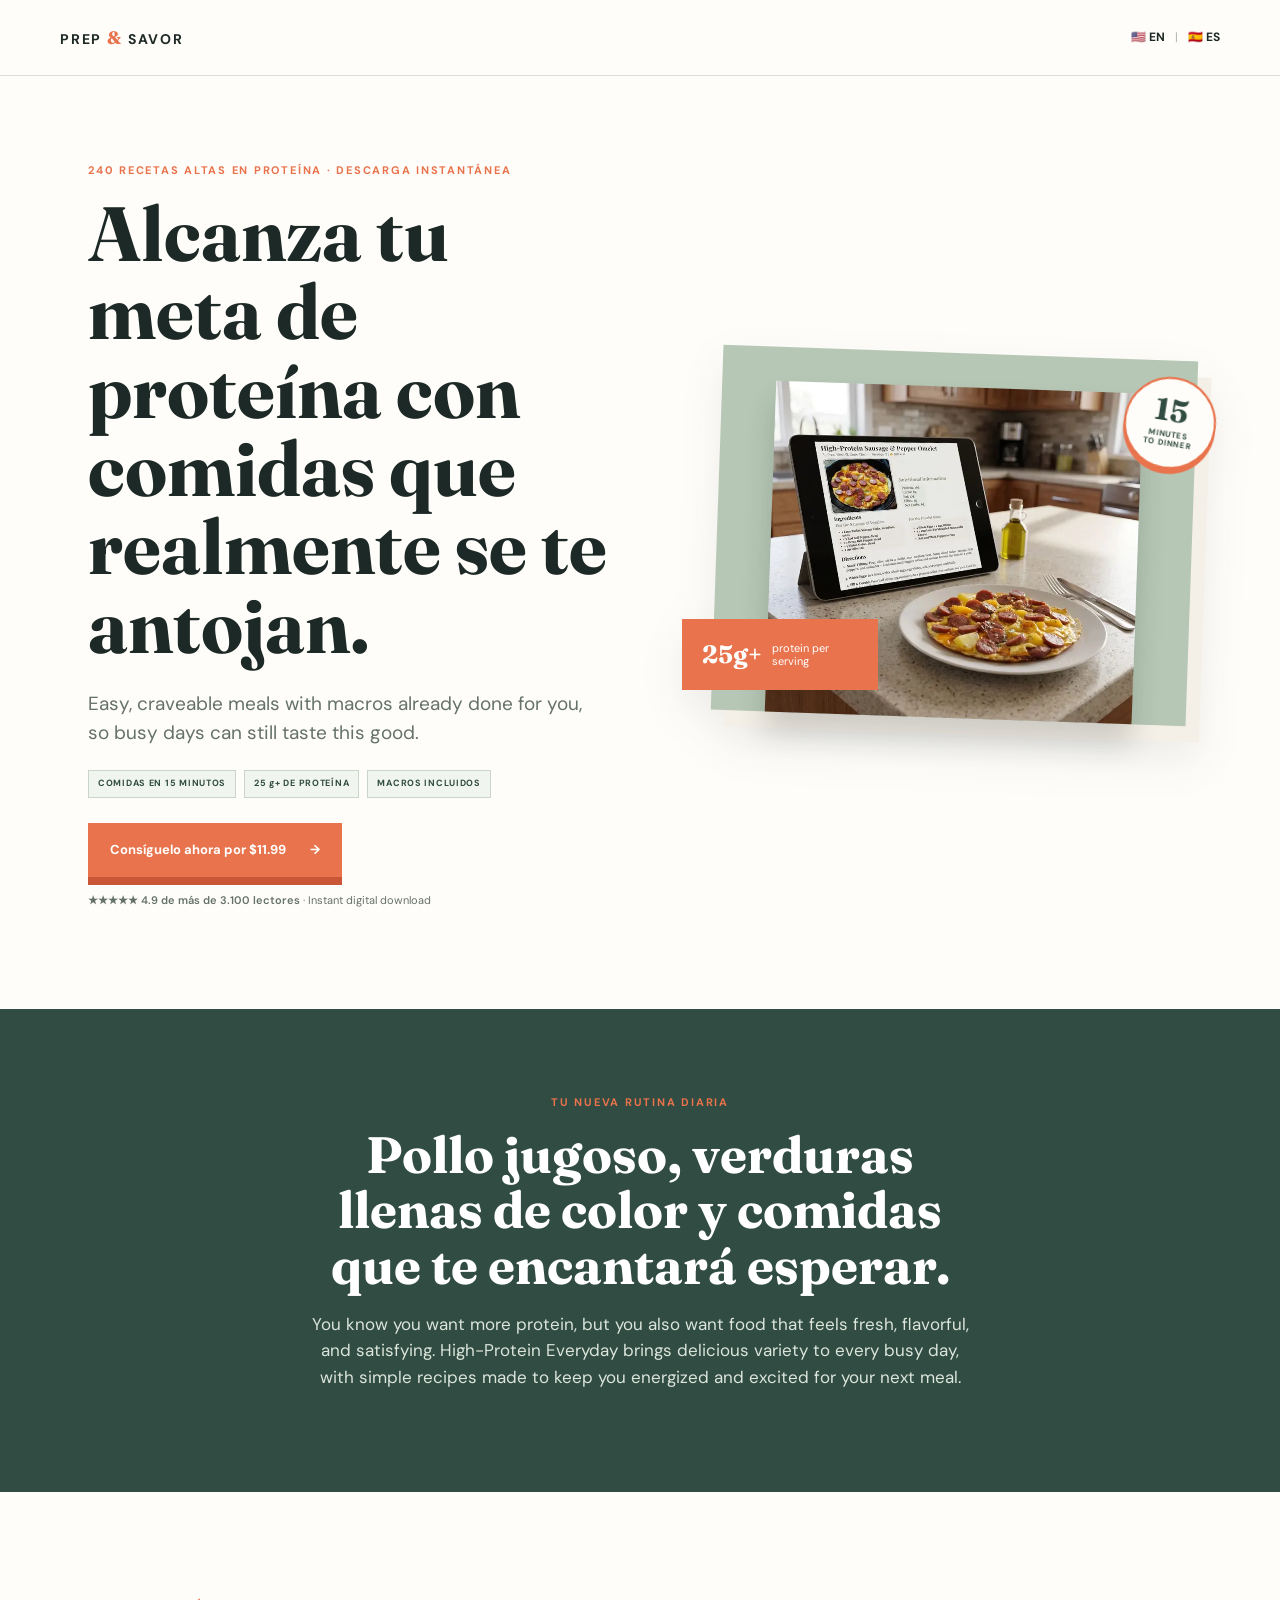
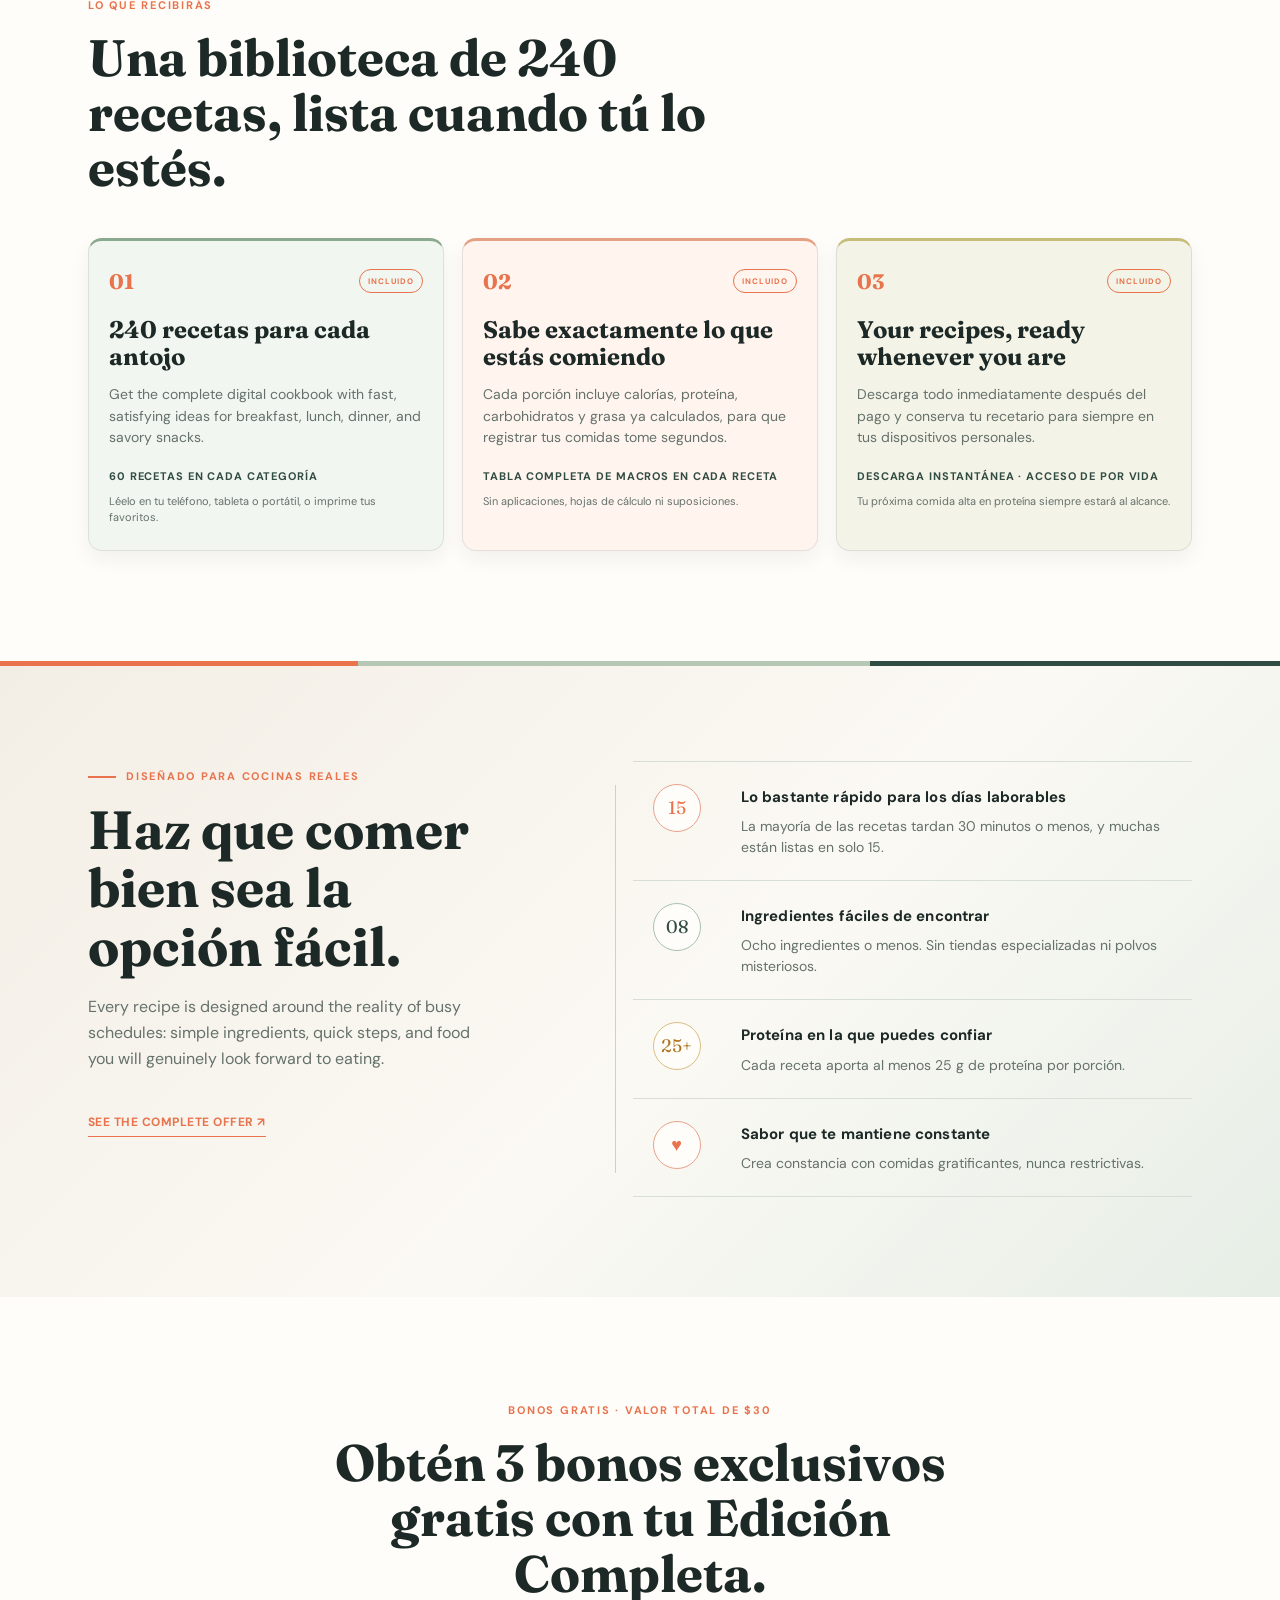
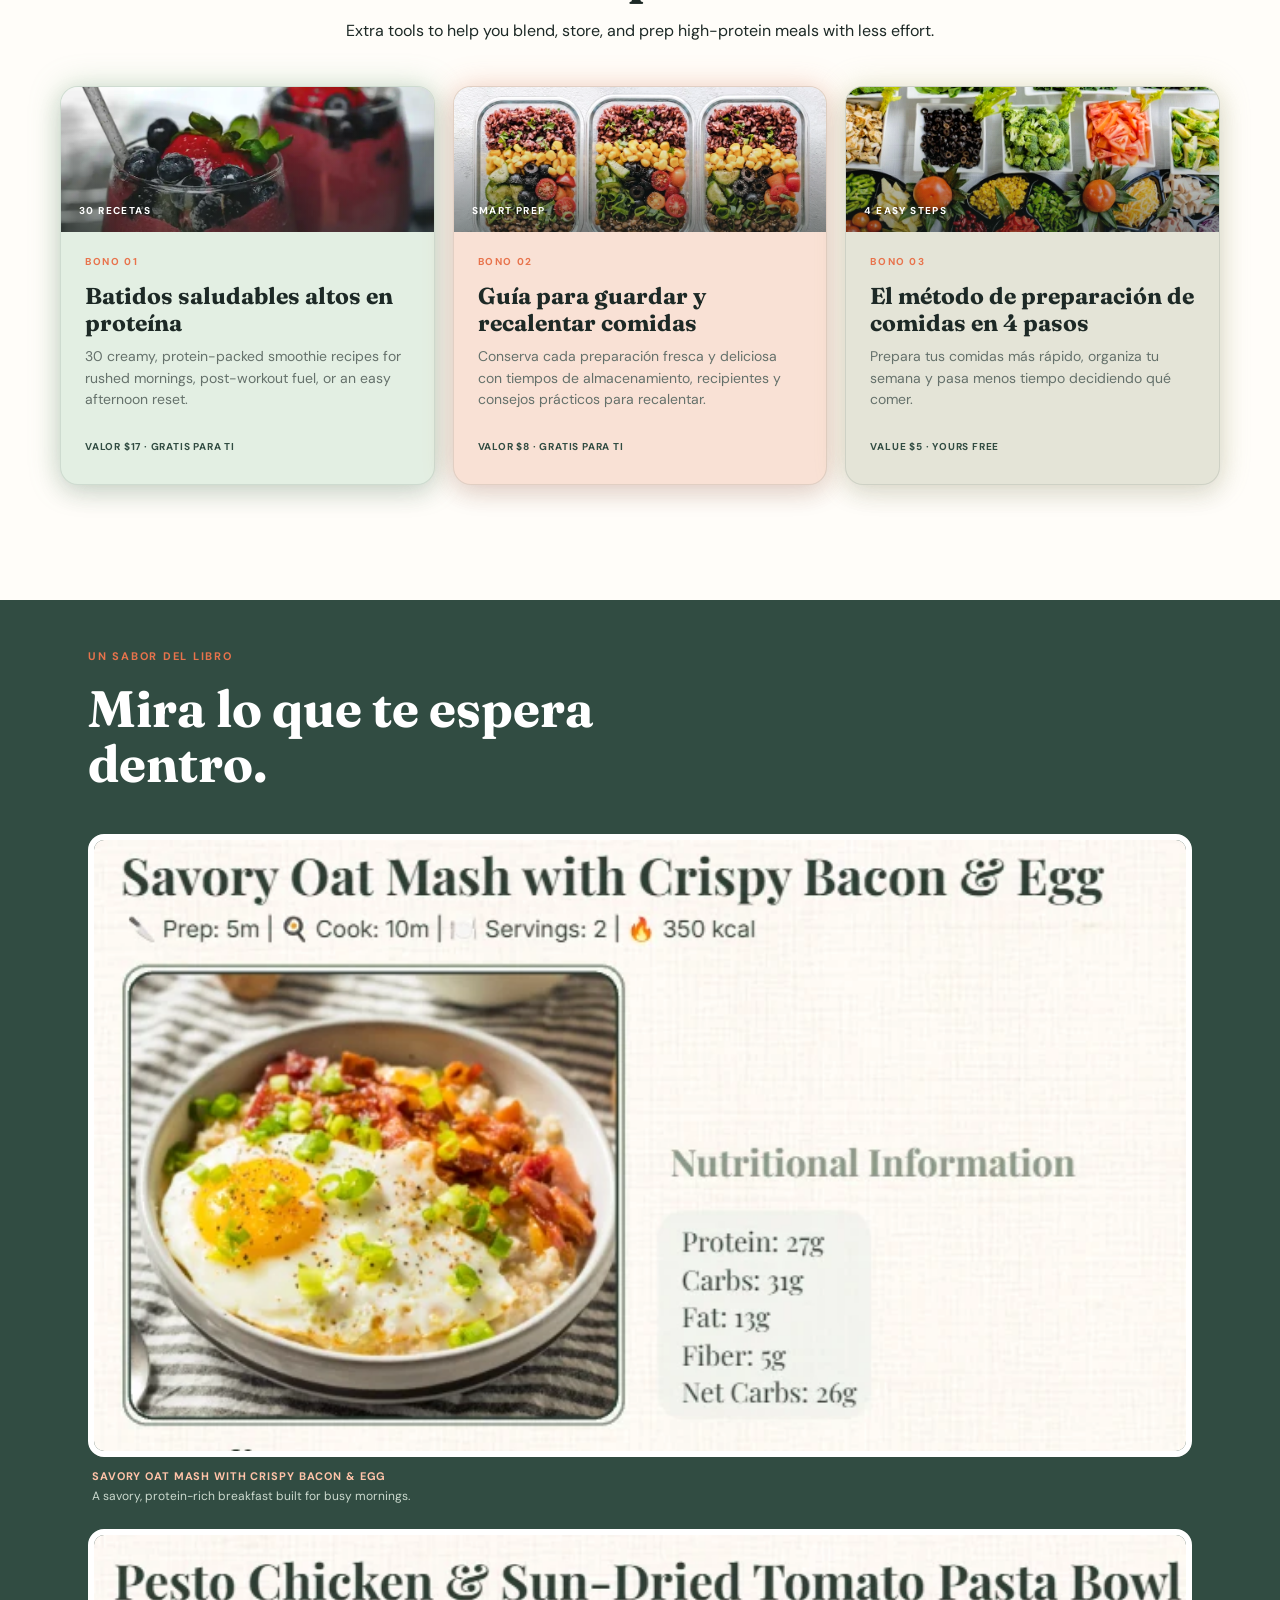
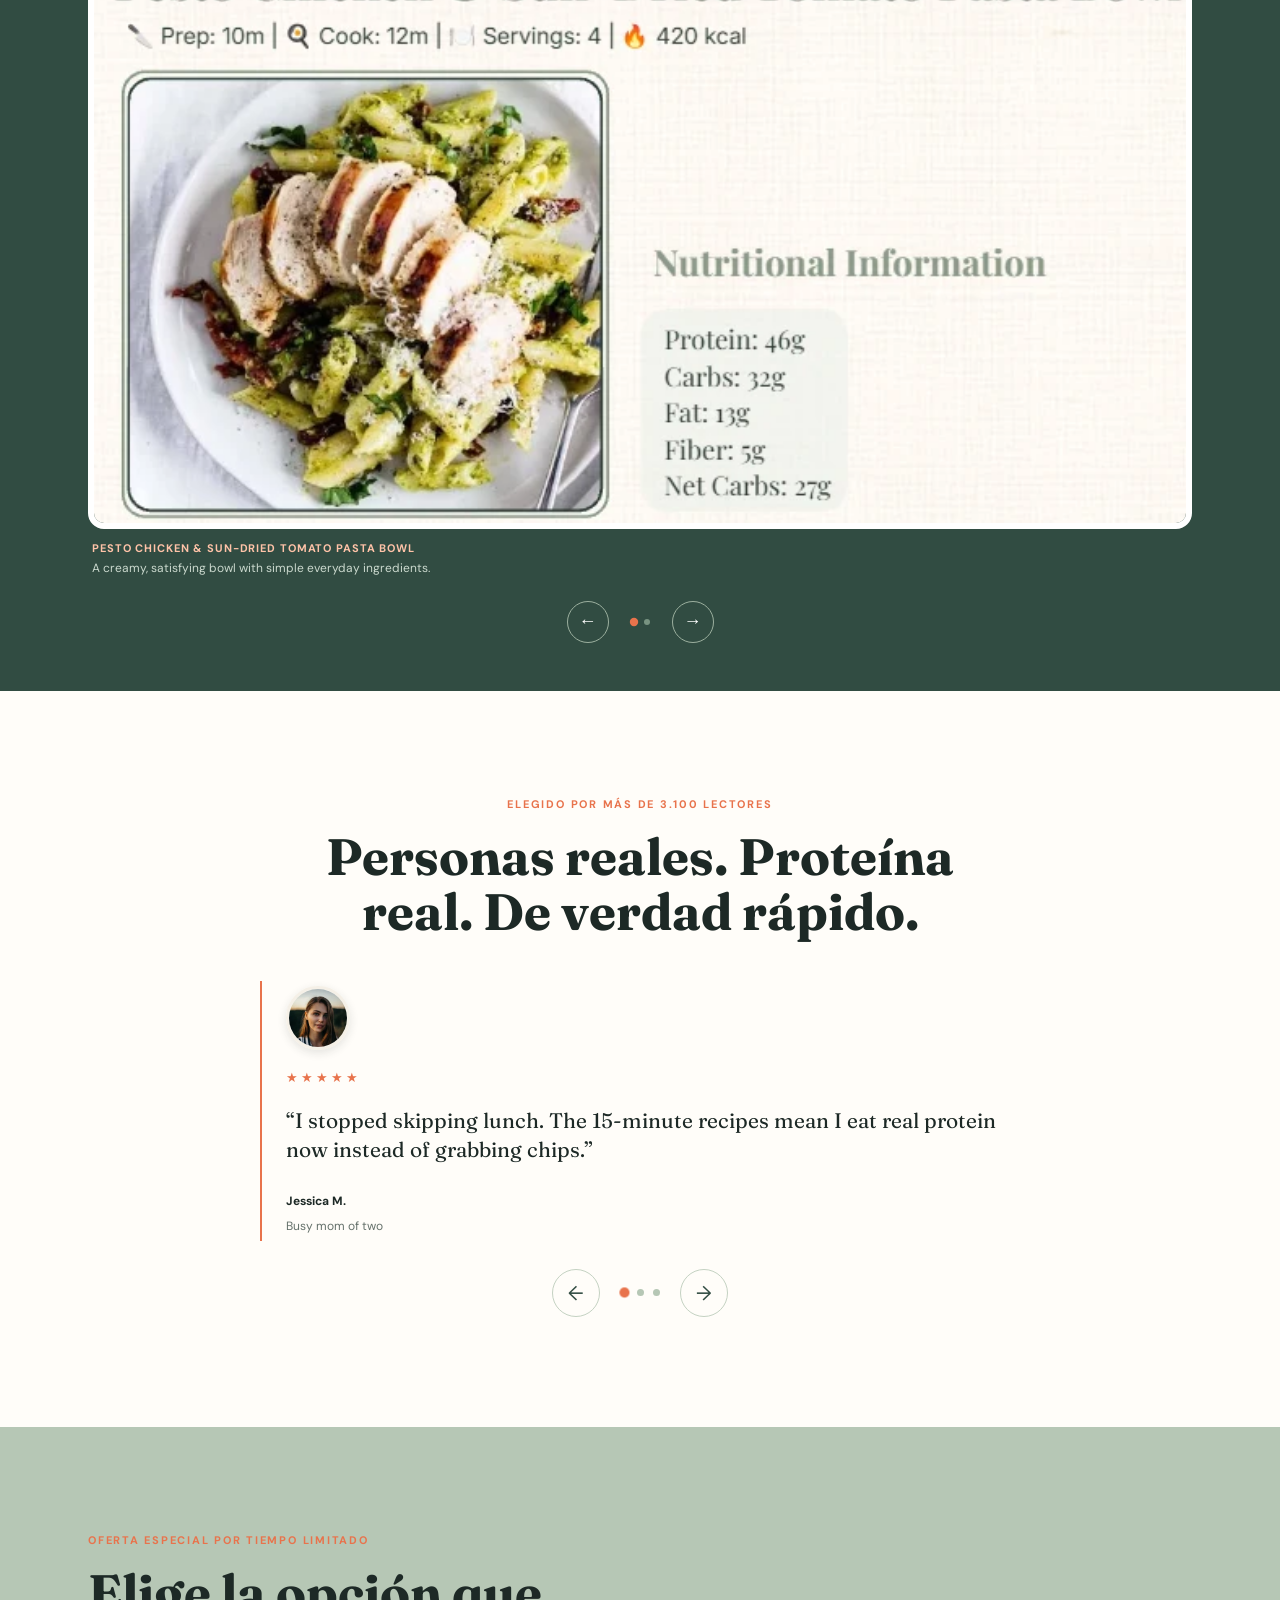
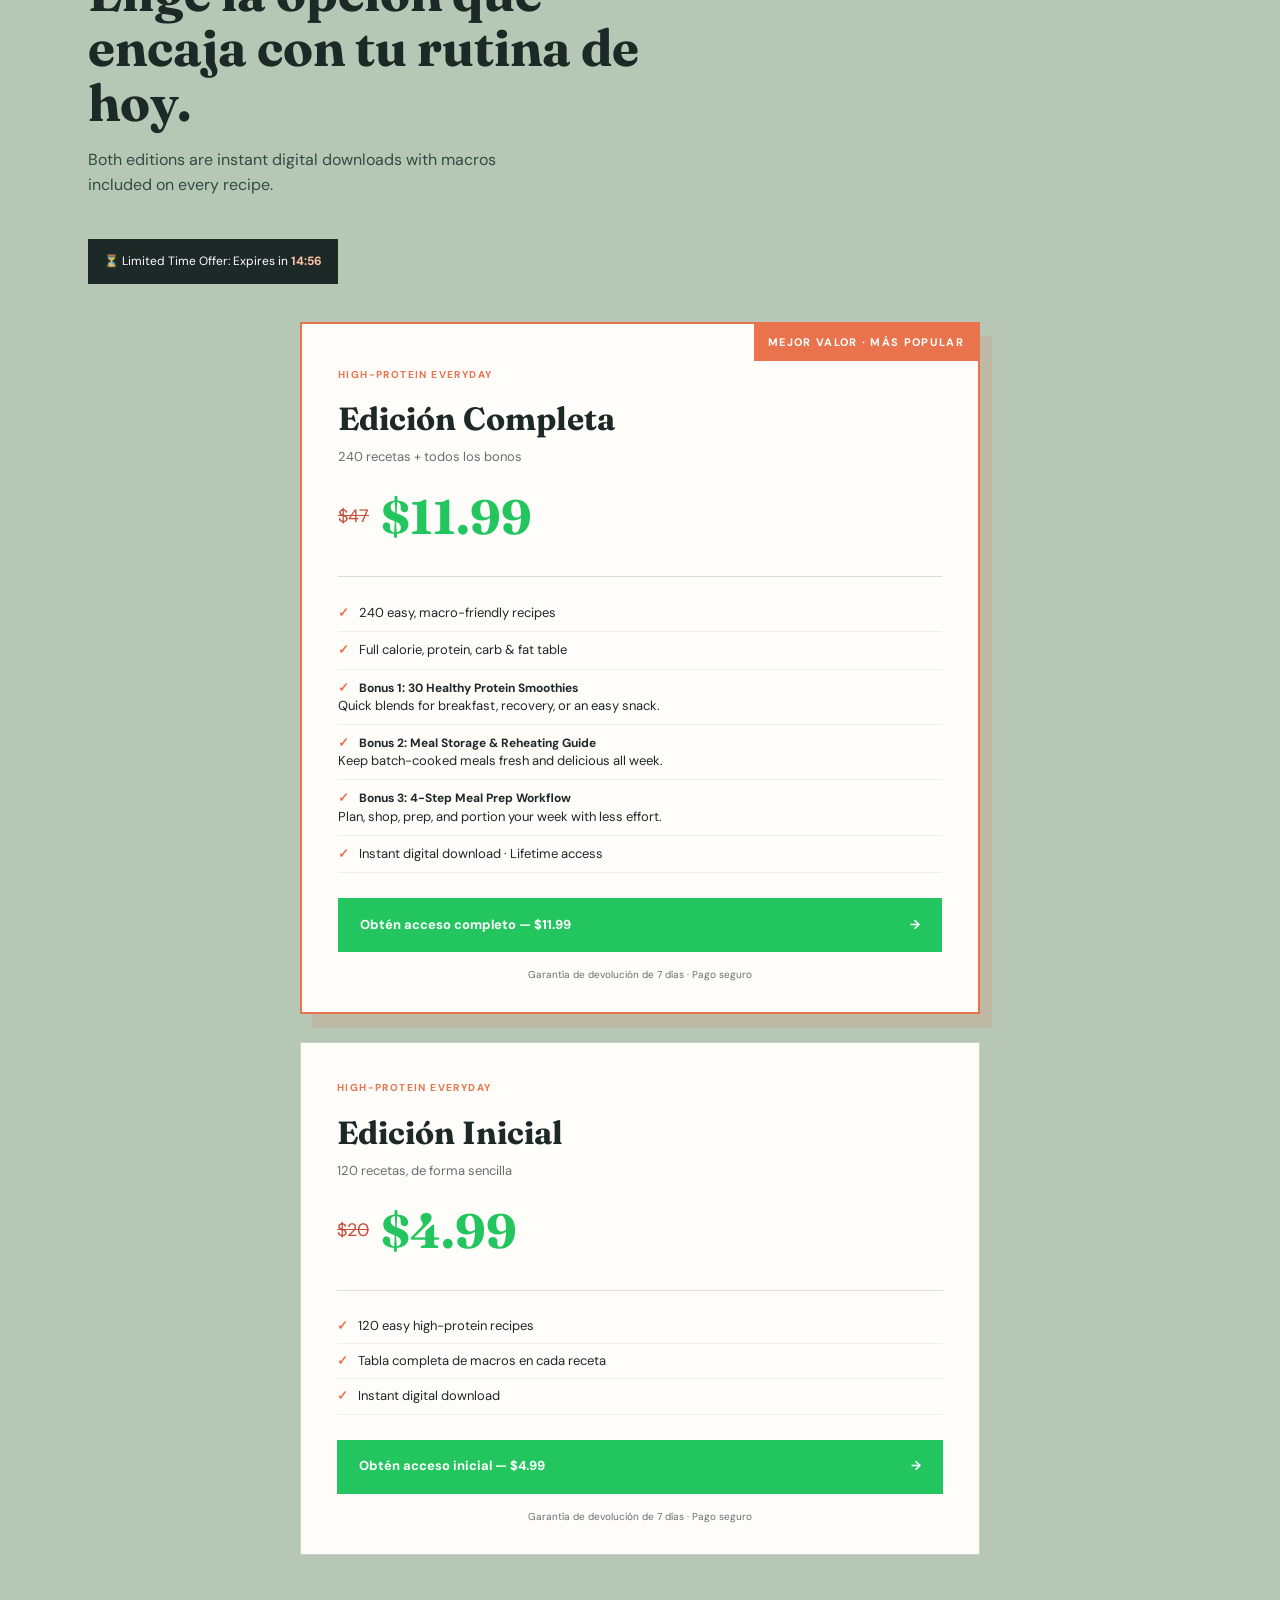
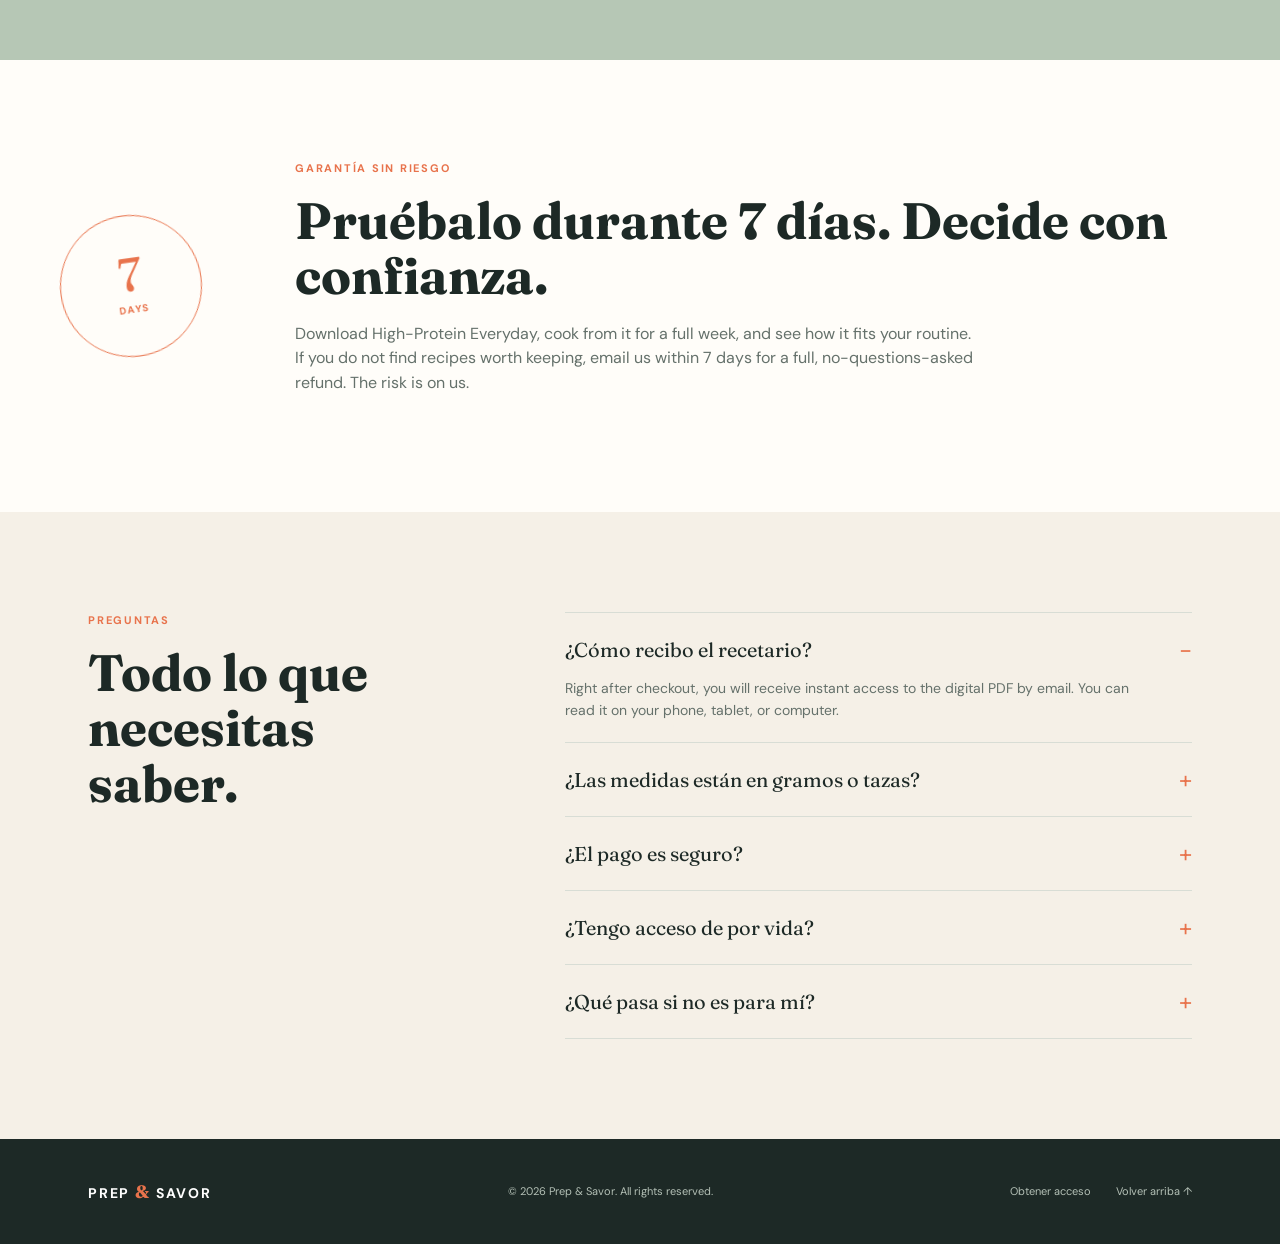
==== commit 6d423c20: "Seleção de idioma padrao" ====
--- a/index.html
+++ b/index.html
@@ -1,5 +1,5 @@
 <!doctype html>
-<html lang="en">
+<html lang="es">
 
 <head>
   <meta charset="UTF-8">
@@ -89,11 +89,11 @@
   <header class="site-header">
     <a class="brand" href="#top" aria-label="Prep and Savor home">PREP <span>&amp;</span> SAVOR</a>
     <nav class="language" aria-label="Language selector">
-      <button class="language-button active" type="button" data-language="en" aria-label="Switch to English"
-        aria-pressed="true">🇺🇸 <strong>EN</strong></button>
+      <button class="language-button" type="button" data-language="en" aria-label="Switch to English"
+        aria-pressed="false">🇺🇸 <strong>EN</strong></button>
       <span aria-hidden="true">|</span>
-      <button class="language-button" type="button" data-language="es" aria-label="Cambiar a español"
-        aria-pressed="false">🇪🇸 <strong>ES</strong></button>
+      <button class="language-button active" type="button" data-language="es" aria-label="Cambiar a español"
+        aria-pressed="true">🇪🇸 <strong>ES</strong></button>
     </nav>
   </header>
   <main id="top">
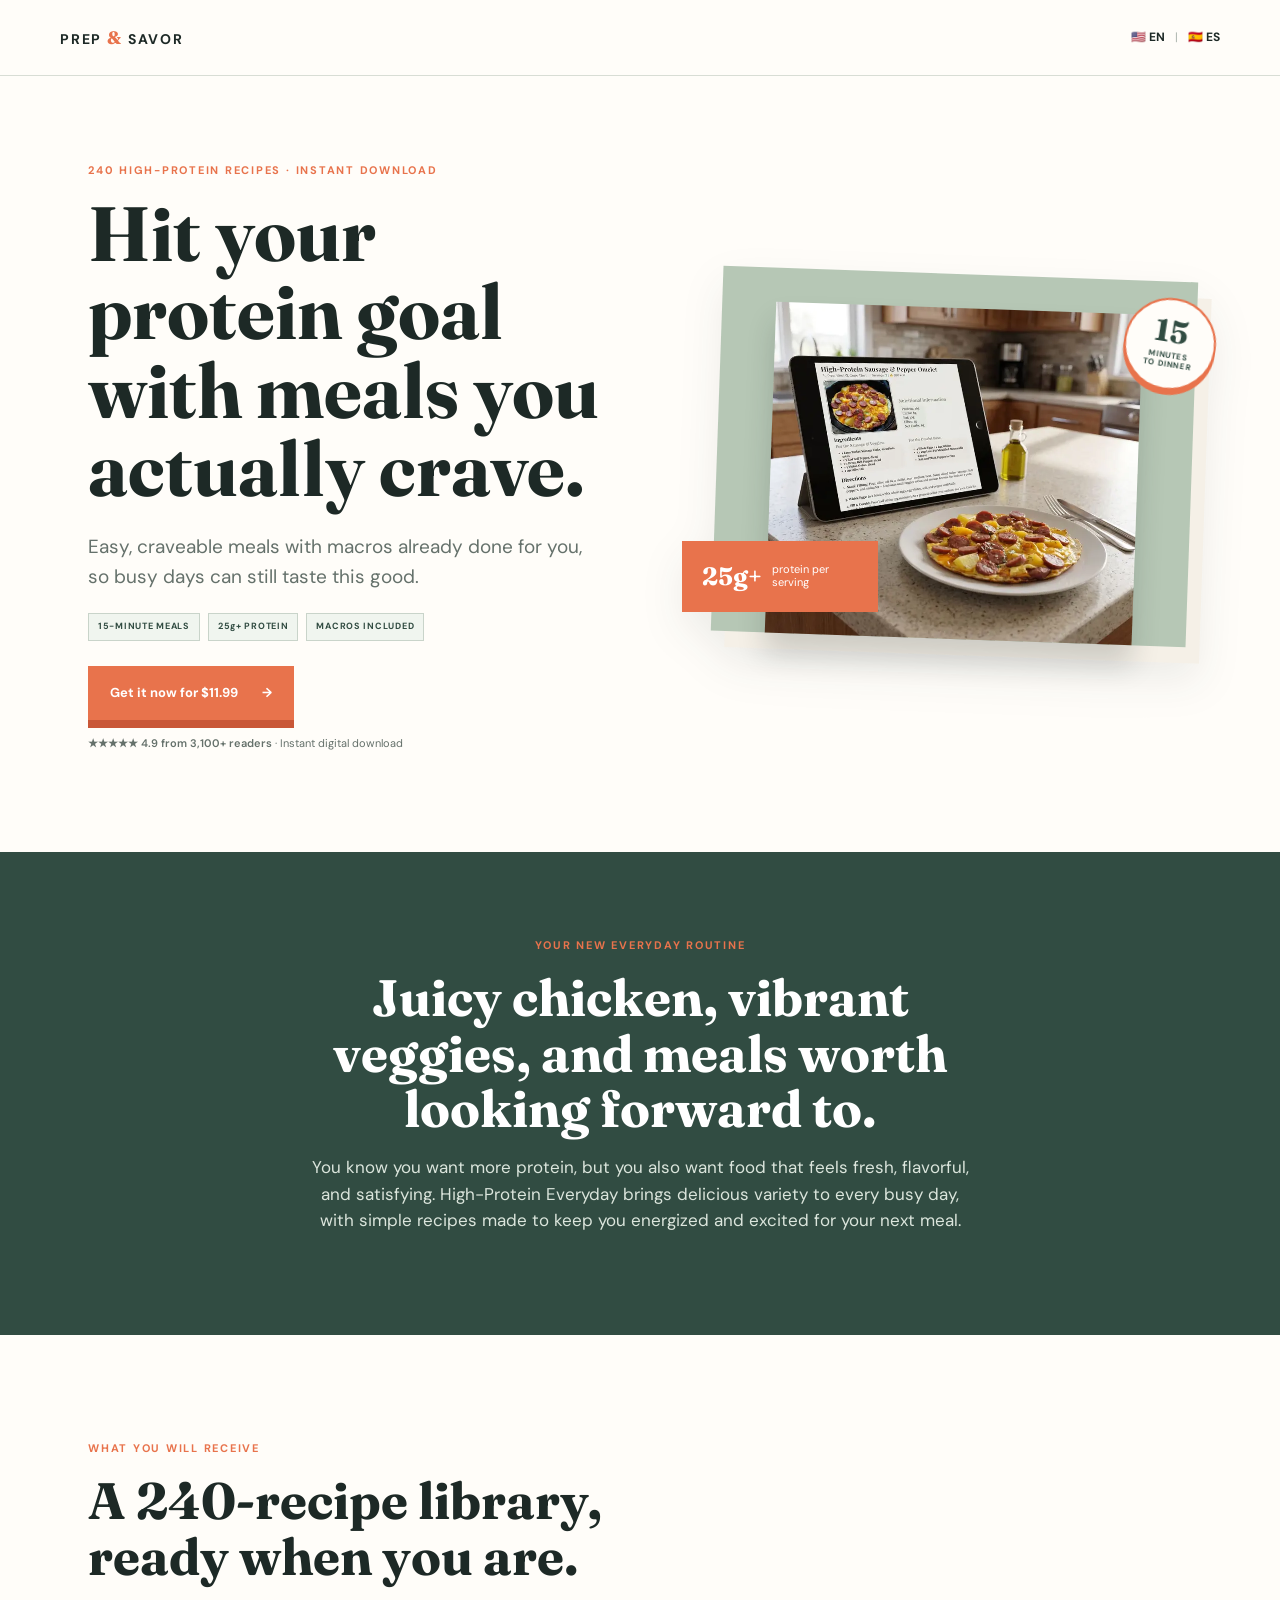
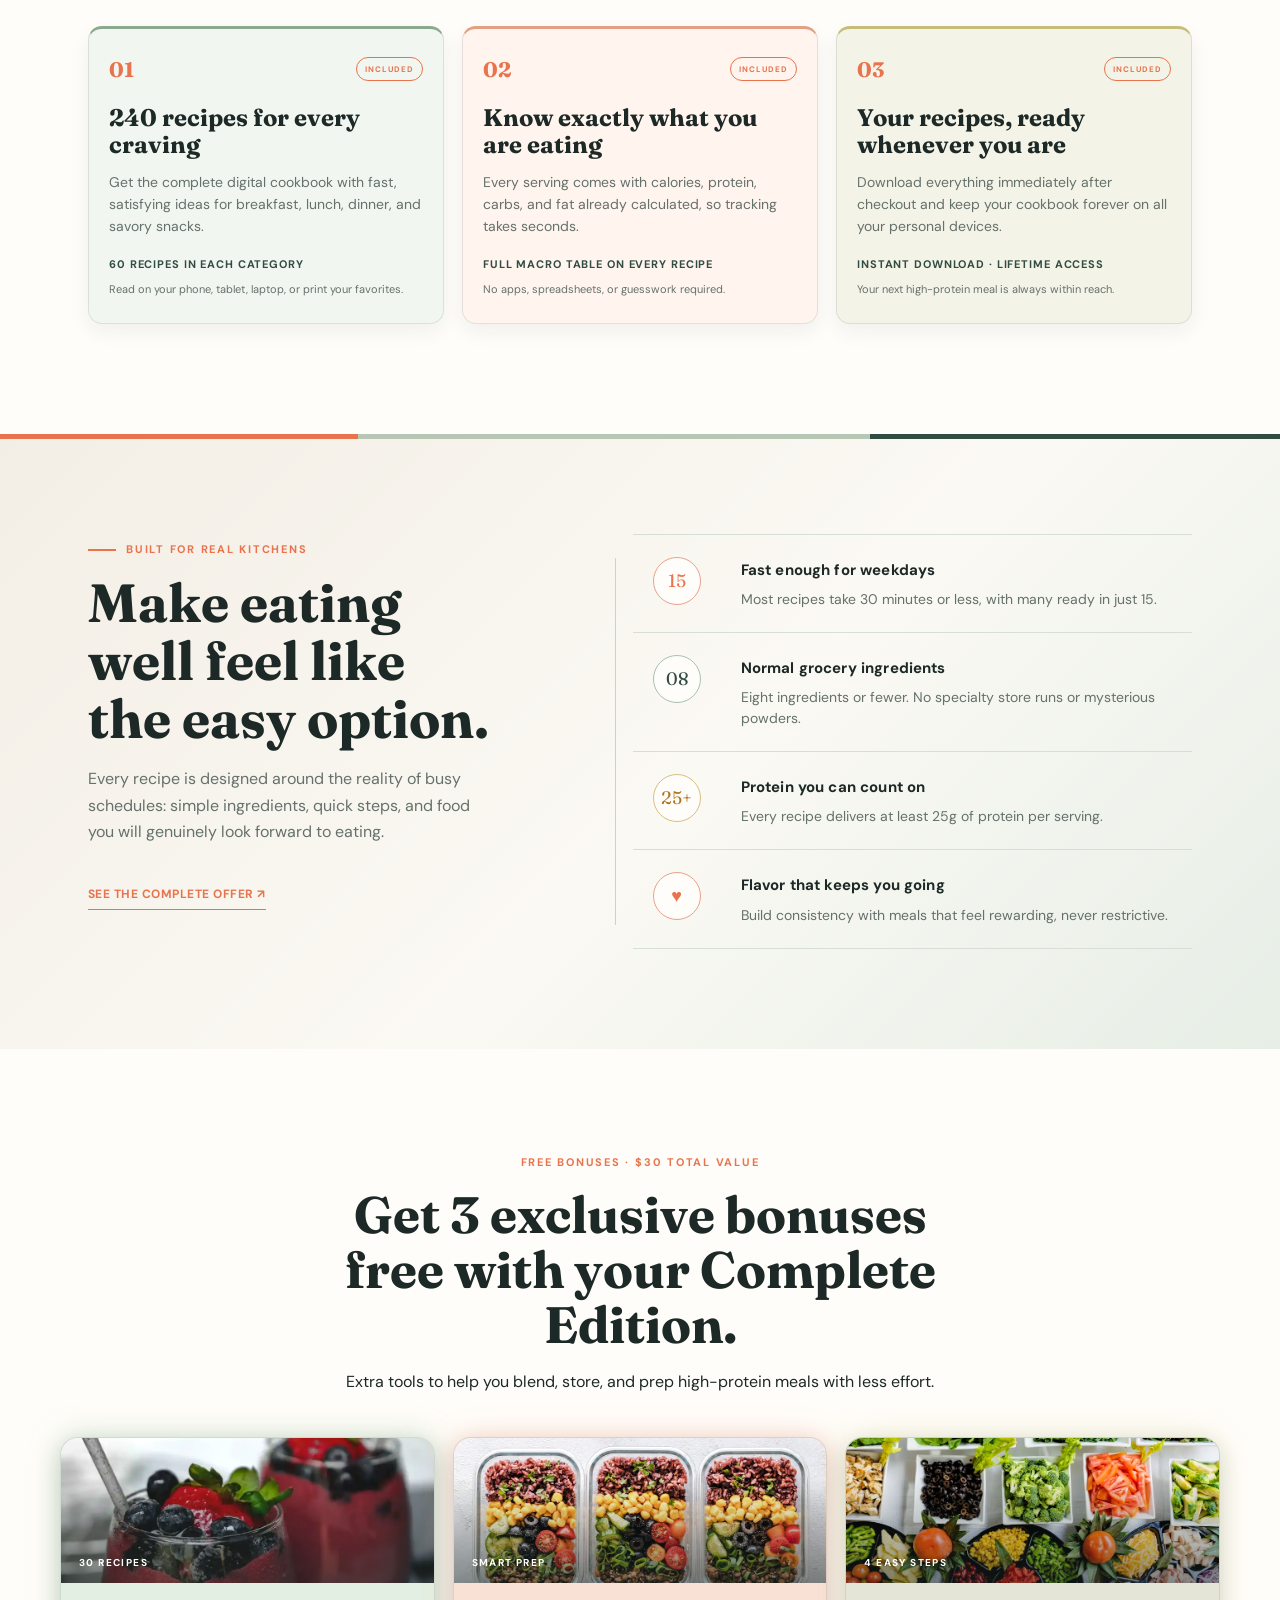
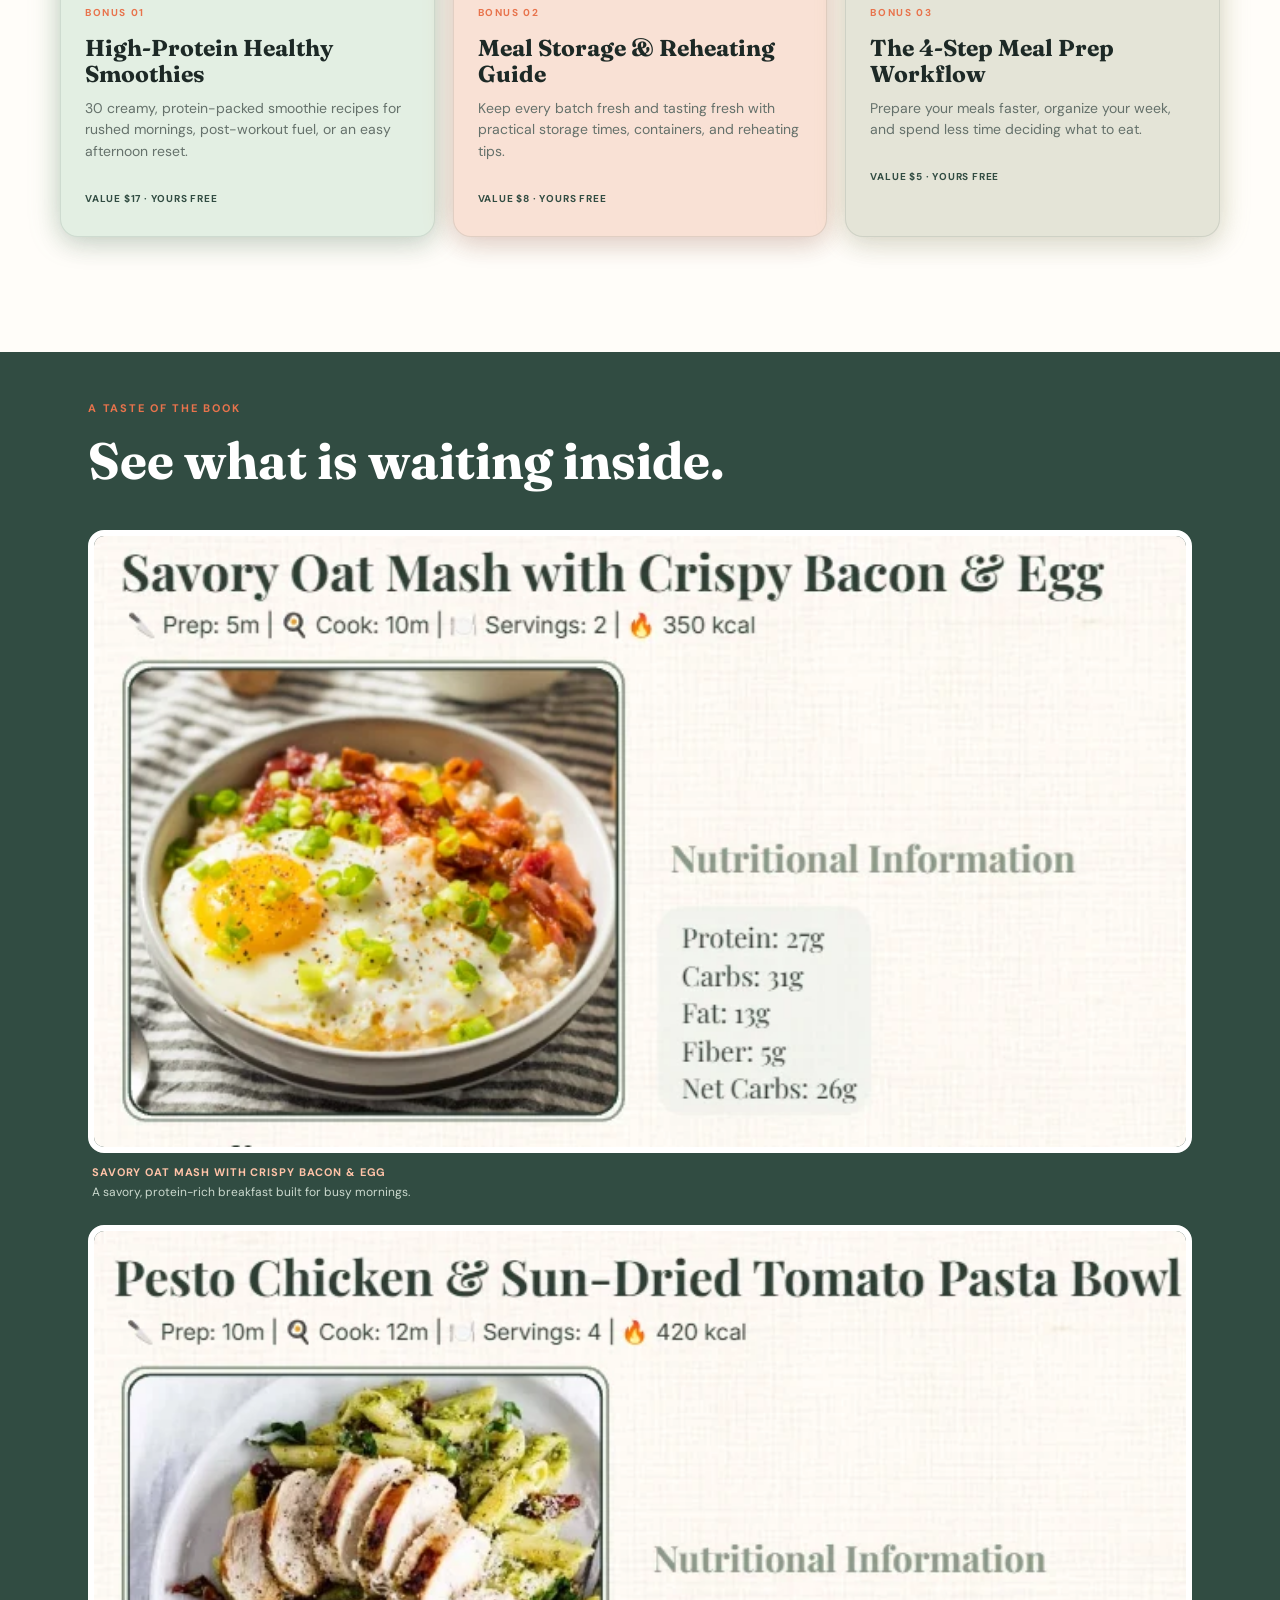
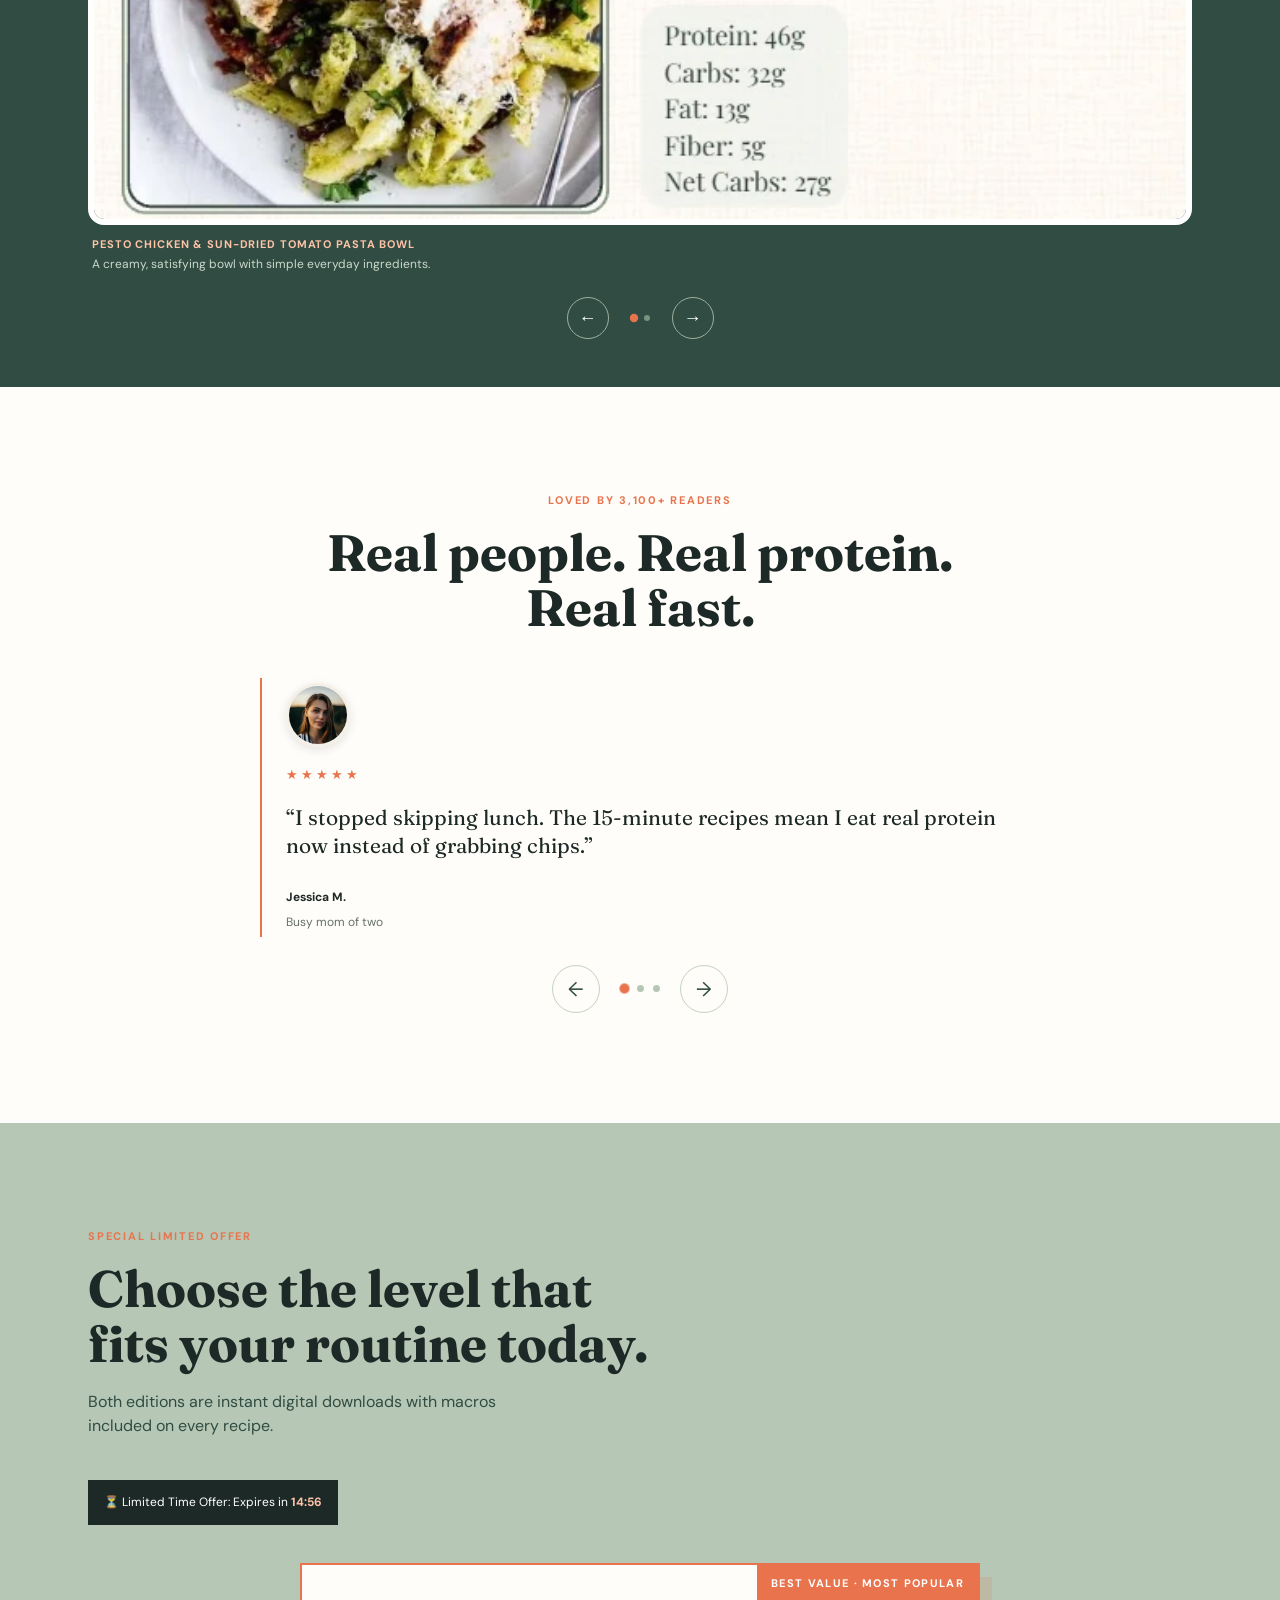
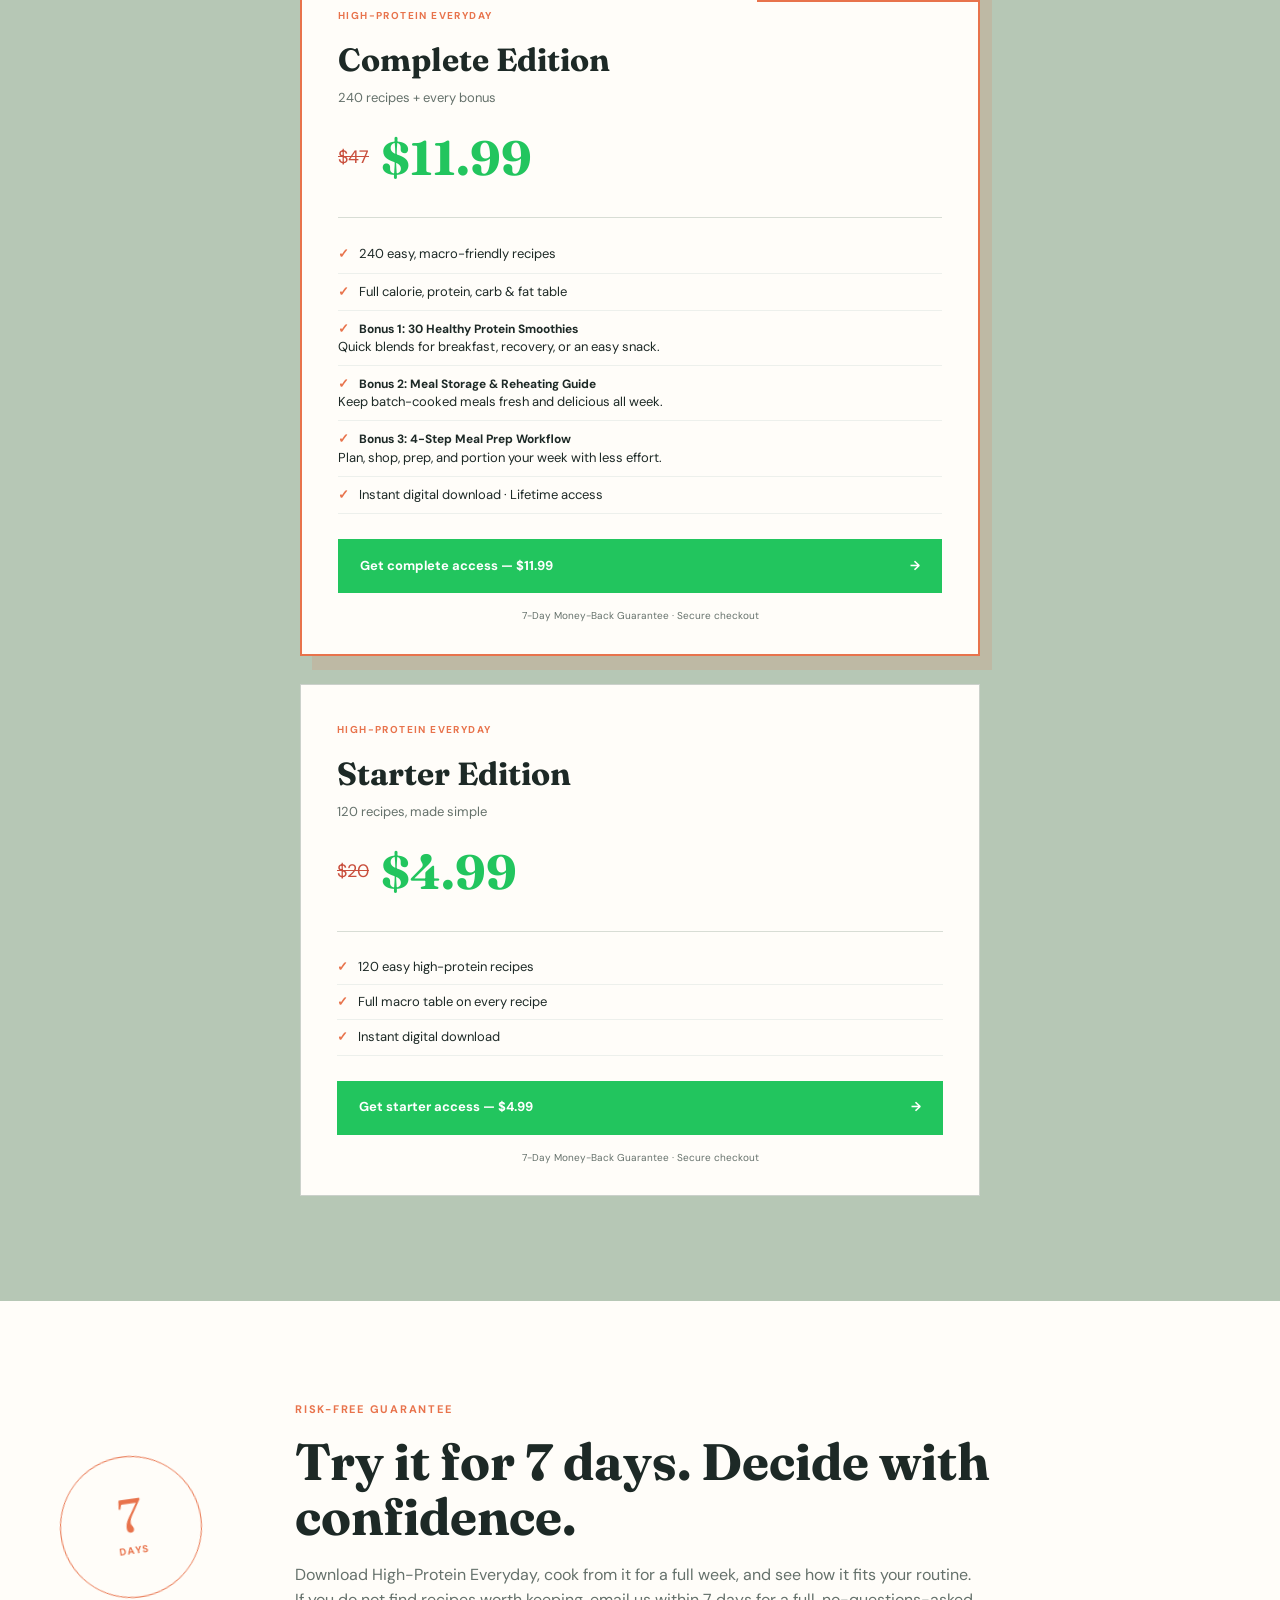
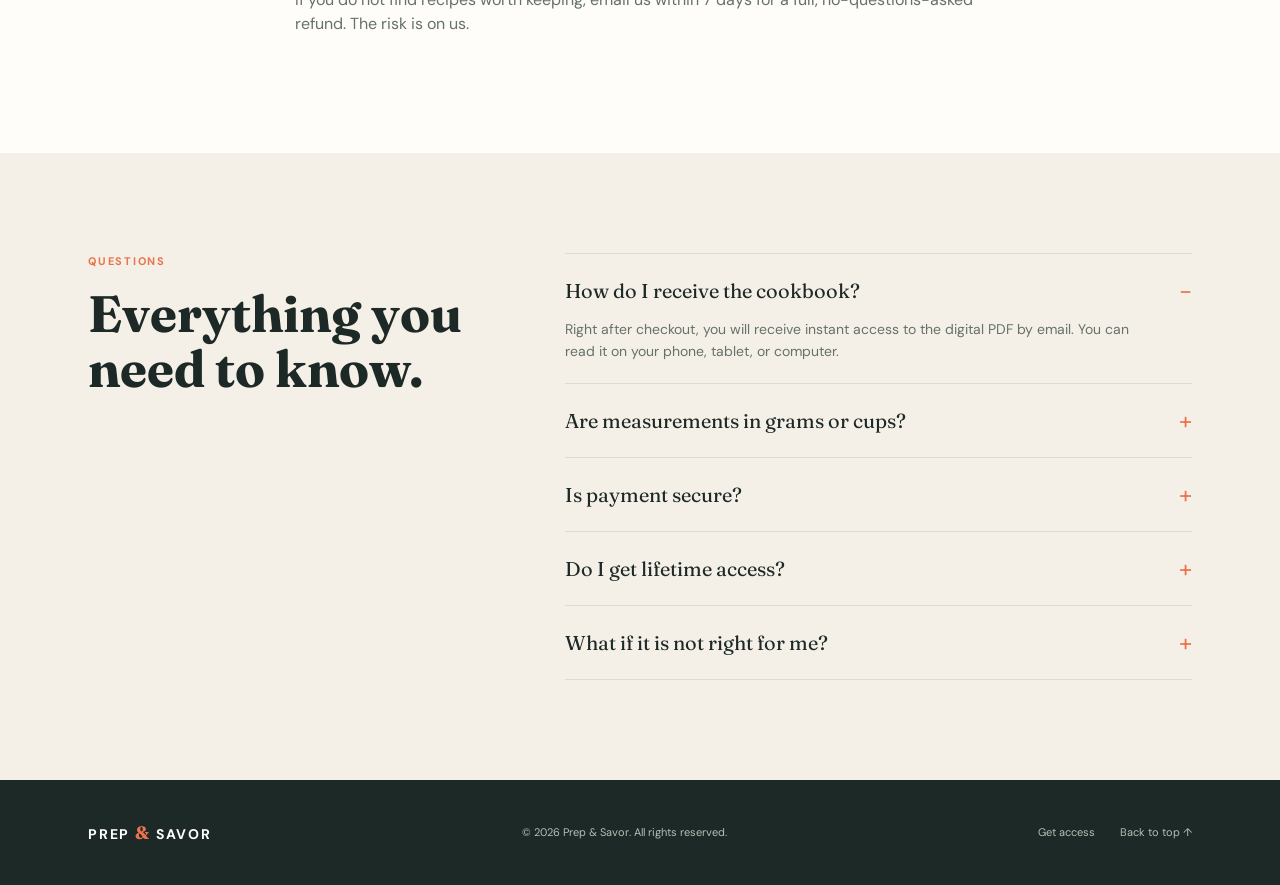
==== commit 162c2fd8: "fix: correção do inicio em espanhol" ====
--- a/index.html
+++ b/index.html
@@ -1,5 +1,5 @@
 <!doctype html>
-<html lang="es">
+<html lang="en">
 
 <head>
   <meta charset="UTF-8">
@@ -89,11 +89,11 @@
   <header class="site-header">
     <a class="brand" href="#top" aria-label="Prep and Savor home">PREP <span>&amp;</span> SAVOR</a>
     <nav class="language" aria-label="Language selector">
-      <button class="language-button" type="button" data-language="en" aria-label="Switch to English"
-        aria-pressed="false">🇺🇸 <strong>EN</strong></button>
+      <button class="language-button active" type="button" data-language="en" aria-label="Switch to English"
+        aria-pressed="true">🇺🇸 <strong>EN</strong></button>
       <span aria-hidden="true">|</span>
-      <button class="language-button active" type="button" data-language="es" aria-label="Cambiar a español"
-        aria-pressed="true">🇪🇸 <strong>ES</strong></button>
+      <button class="language-button" type="button" data-language="es" aria-label="Cambiar a español"
+        aria-pressed="false">🇪🇸 <strong>ES</strong></button>
     </nav>
   </header>
   <main id="top">
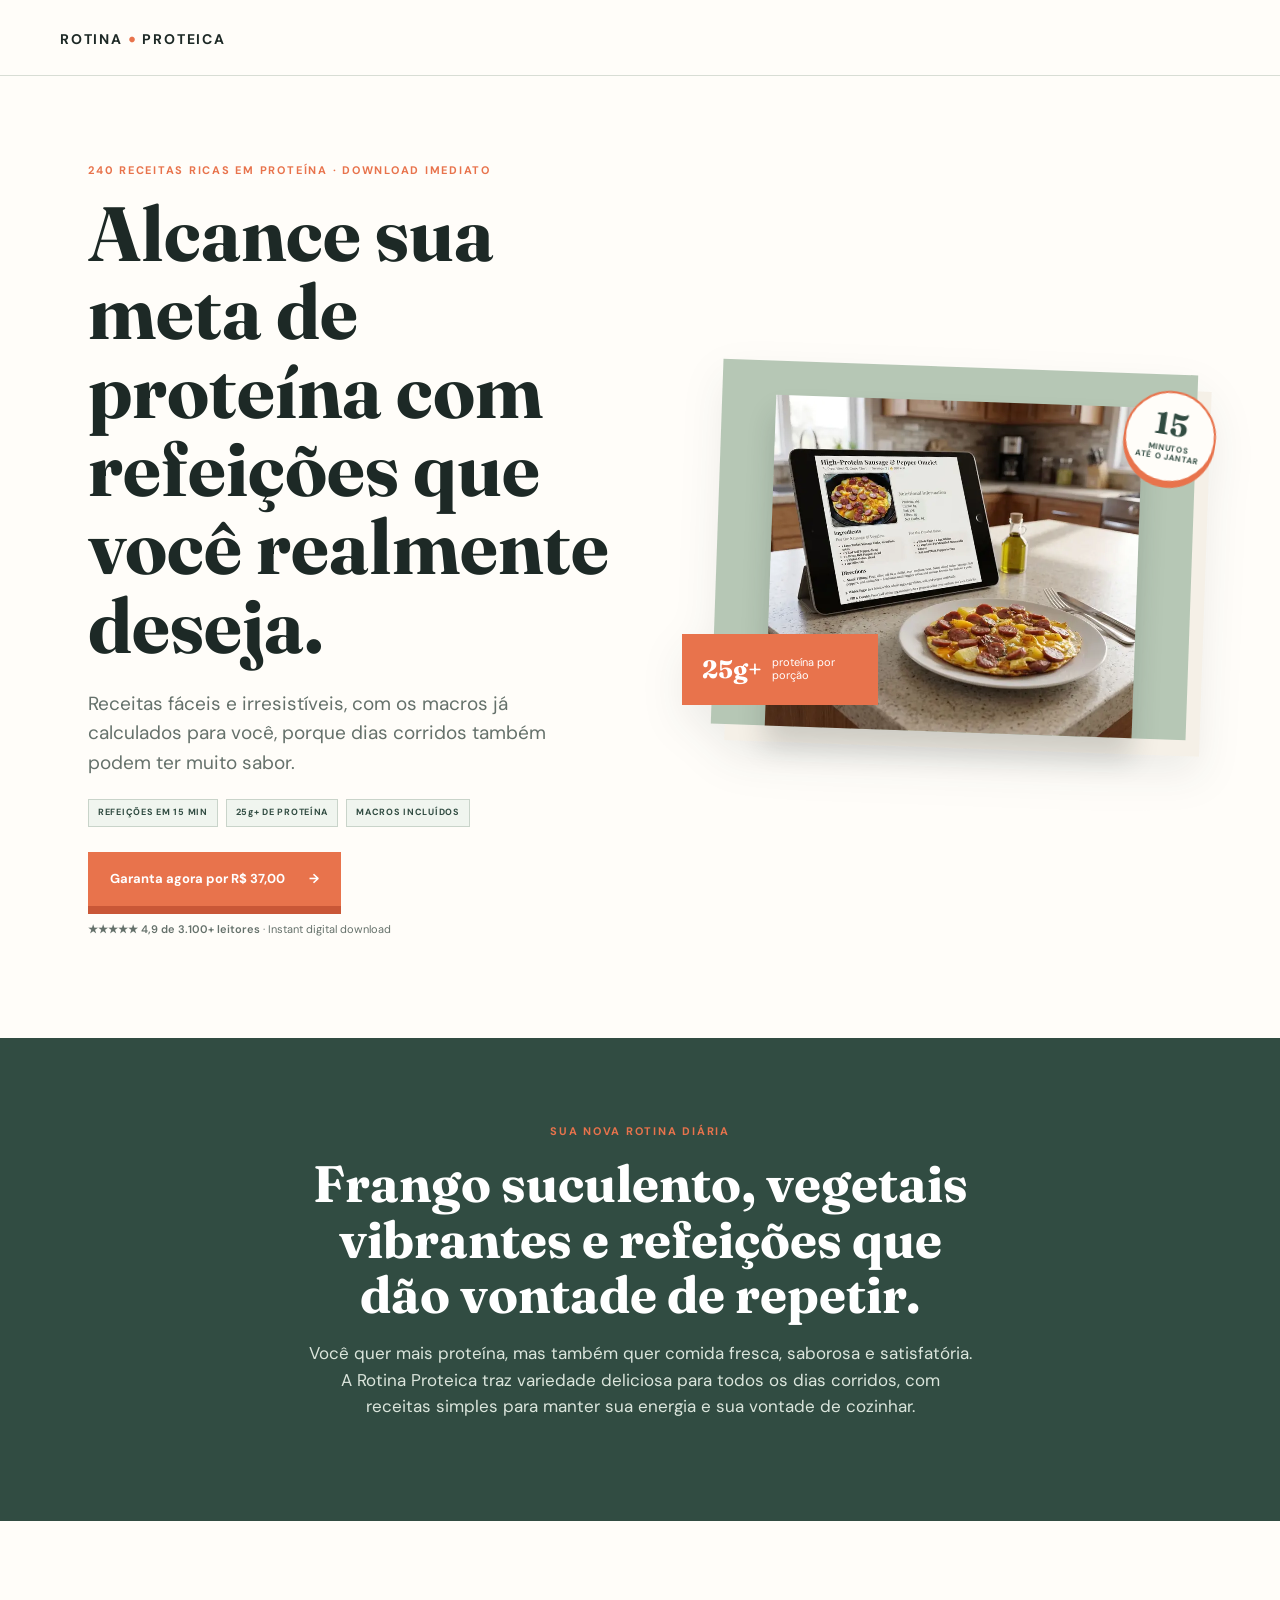
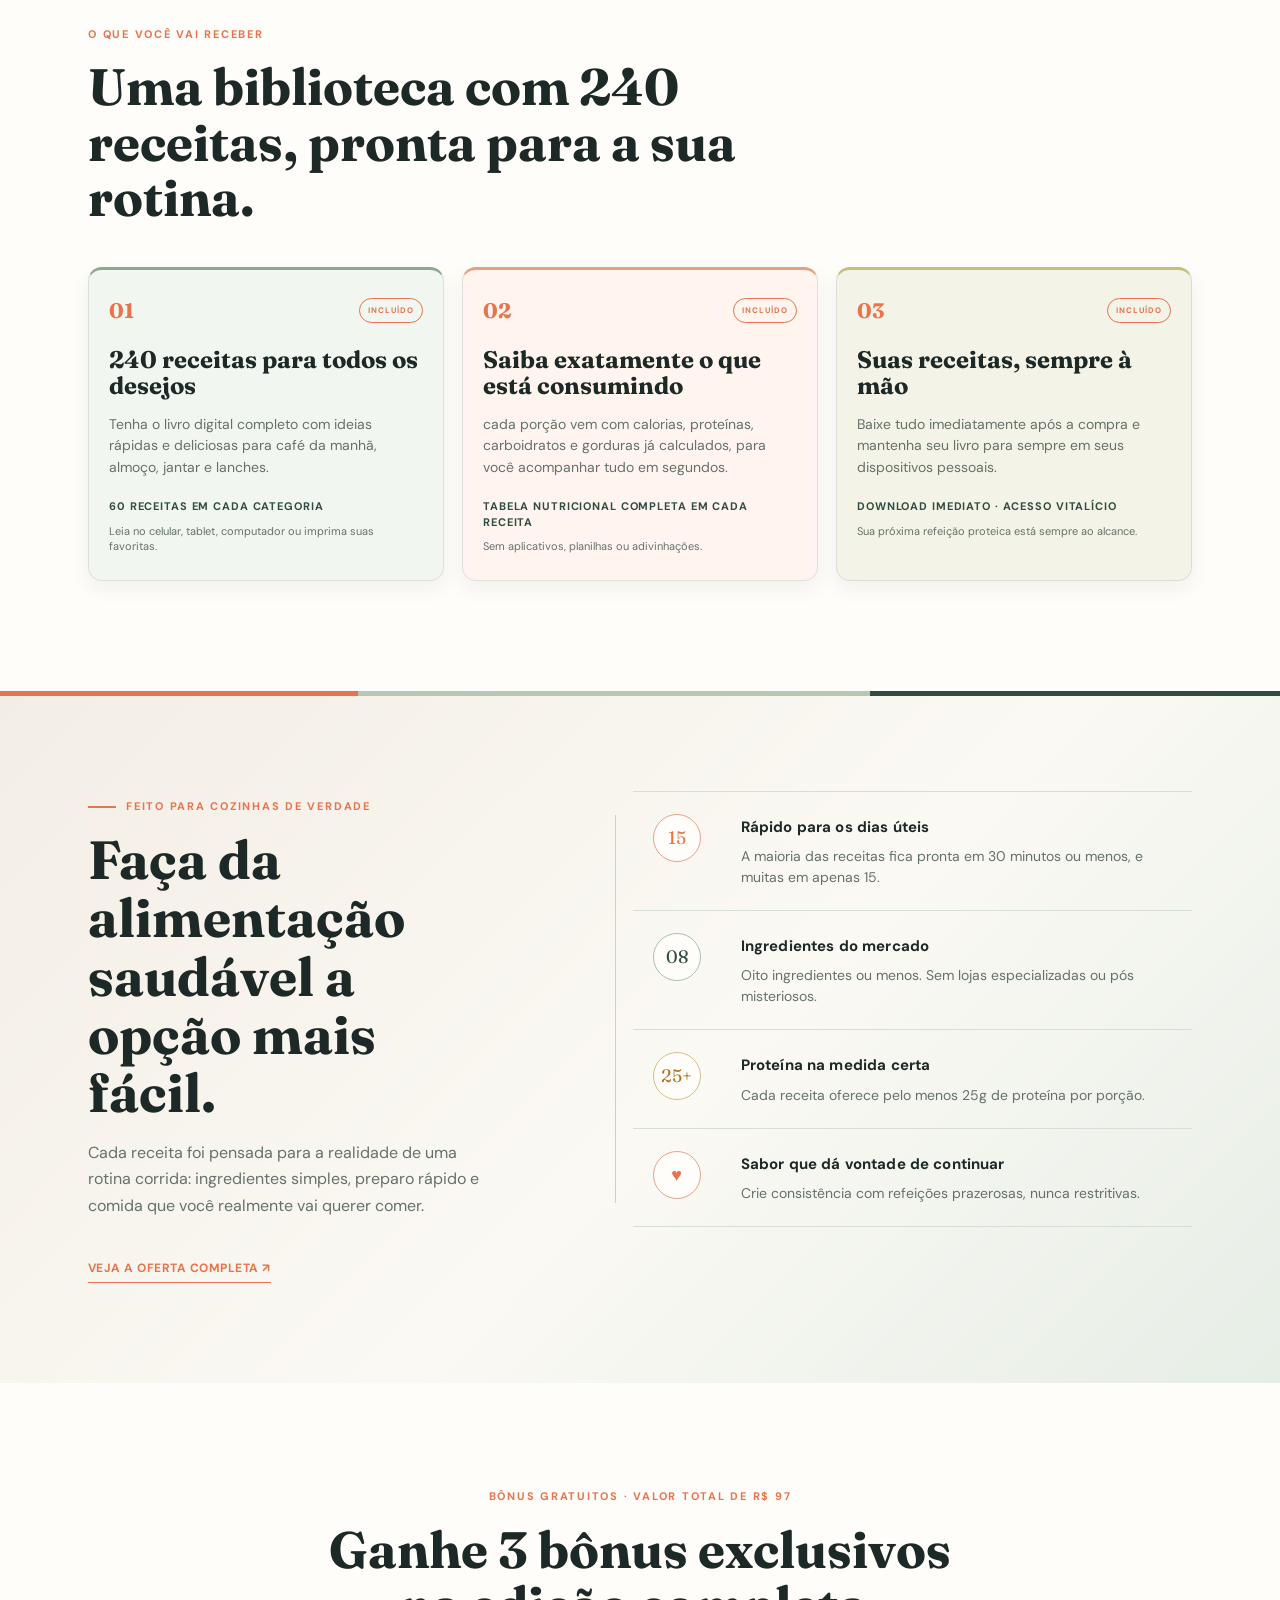
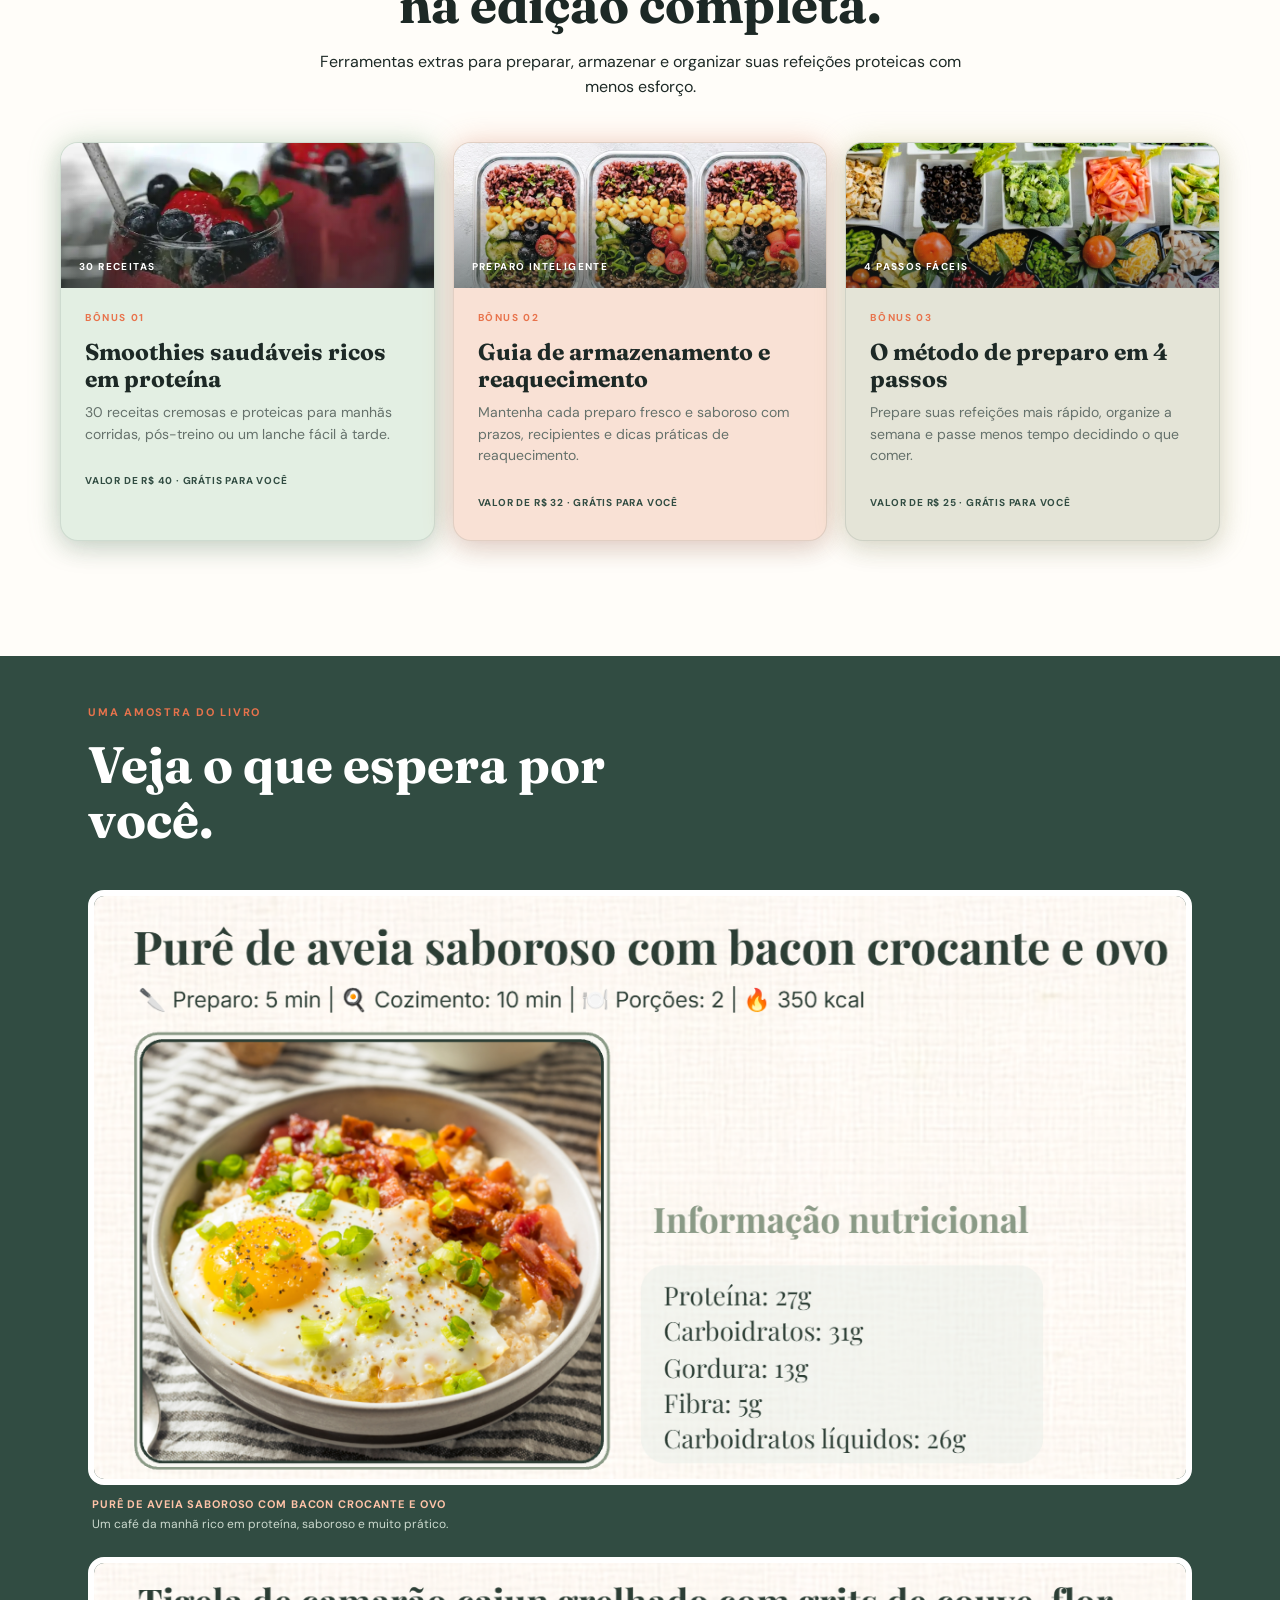
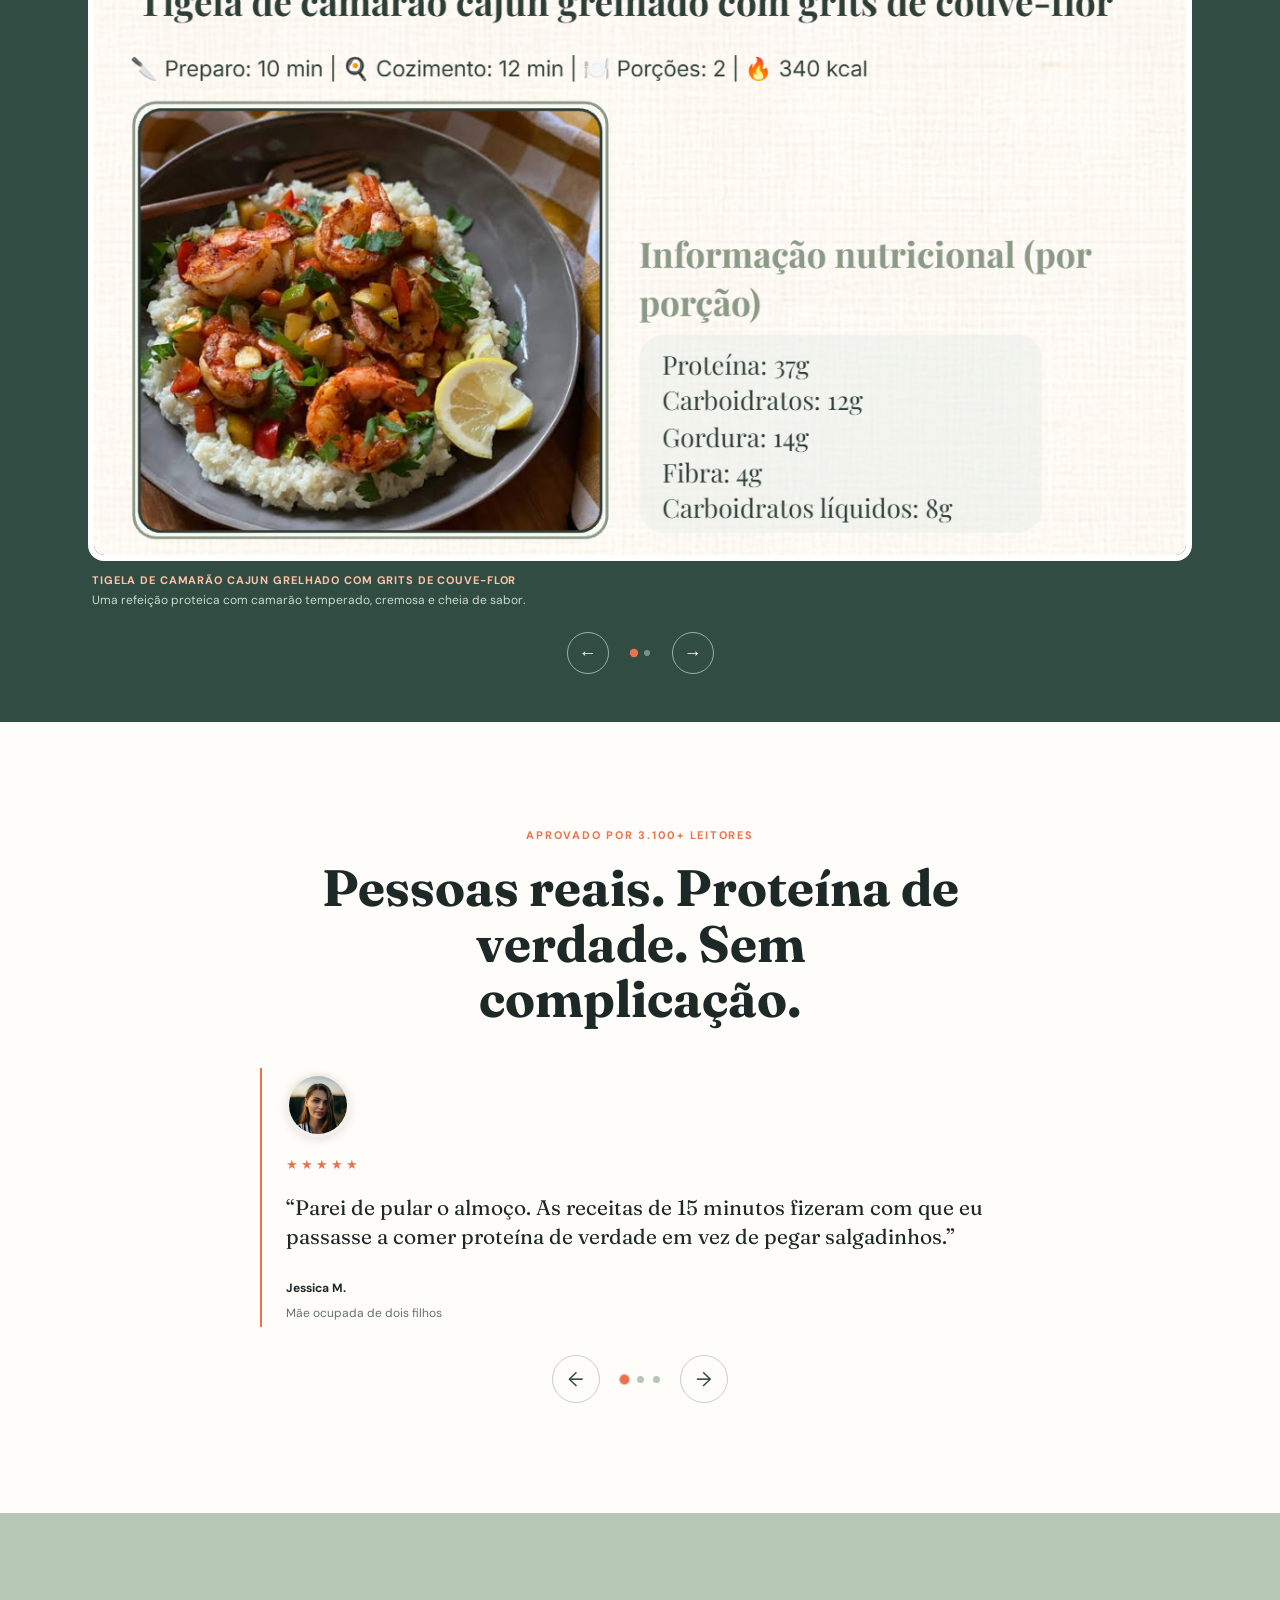
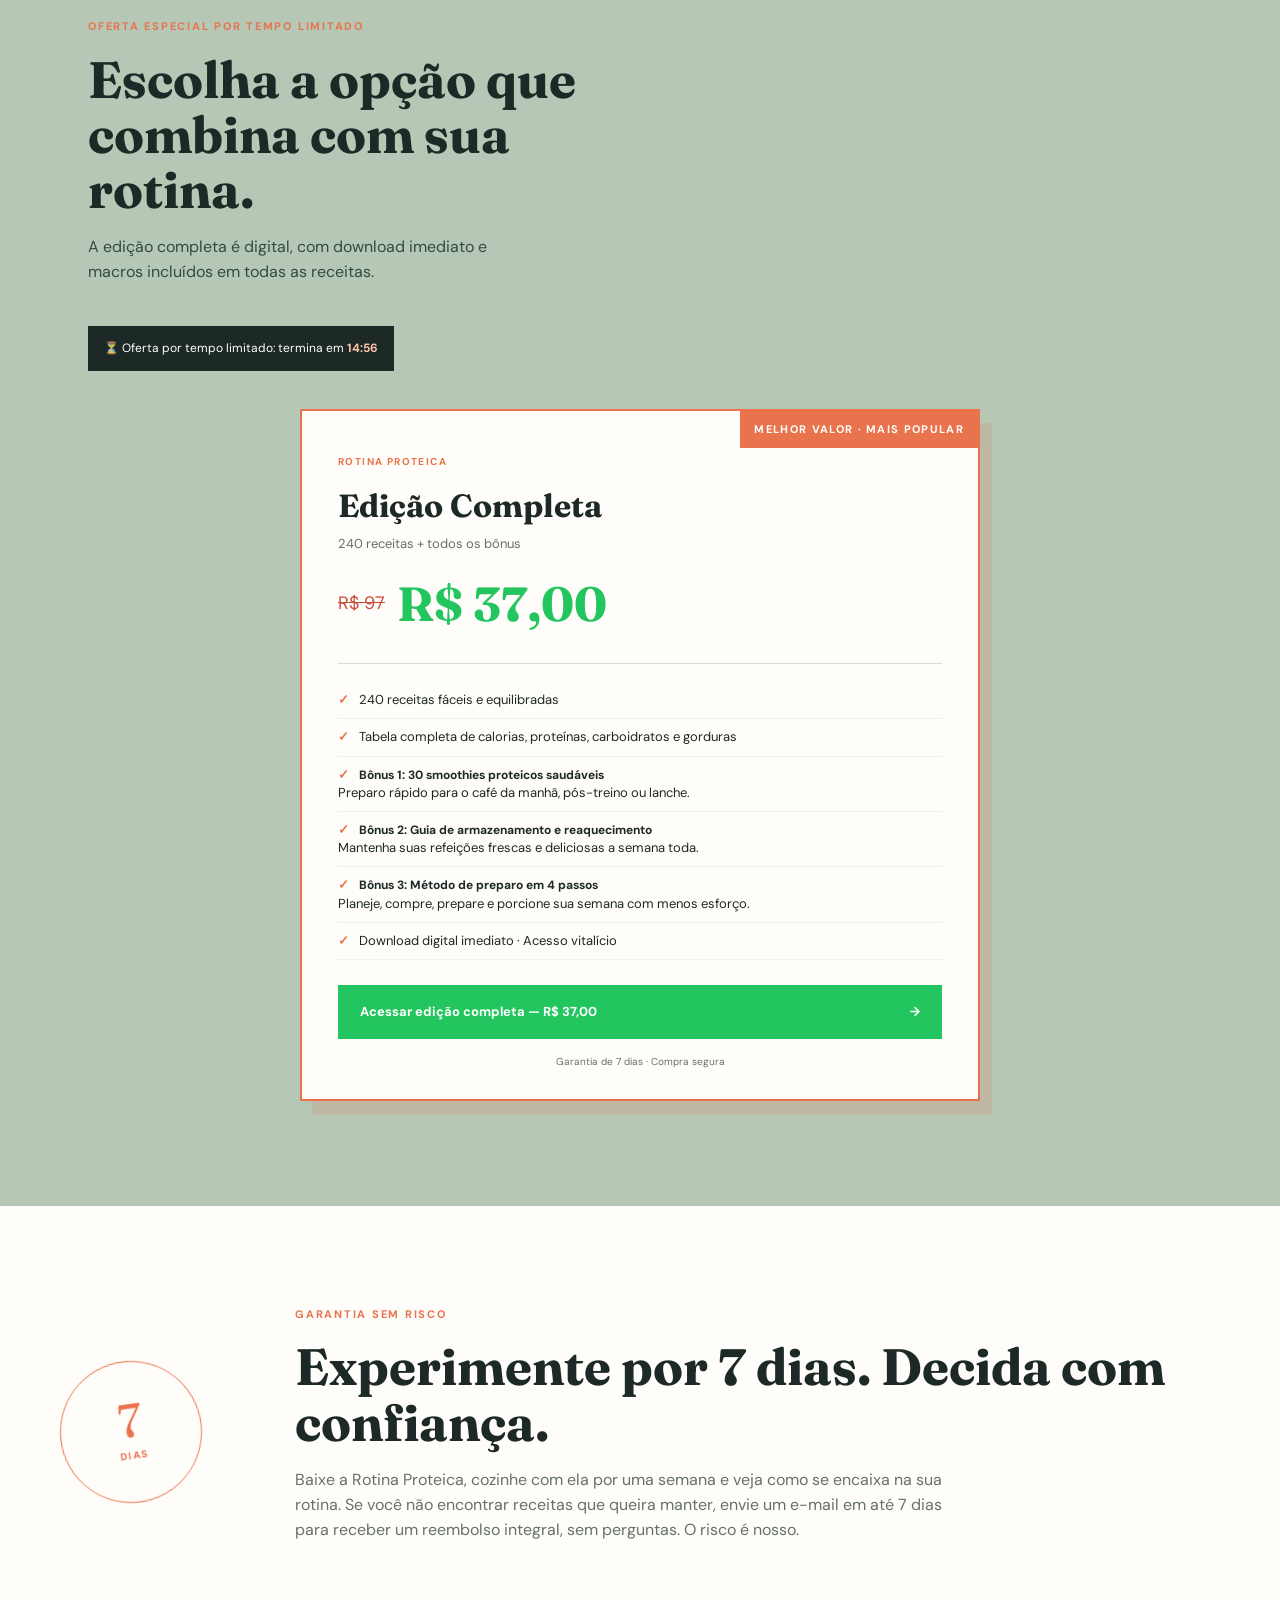
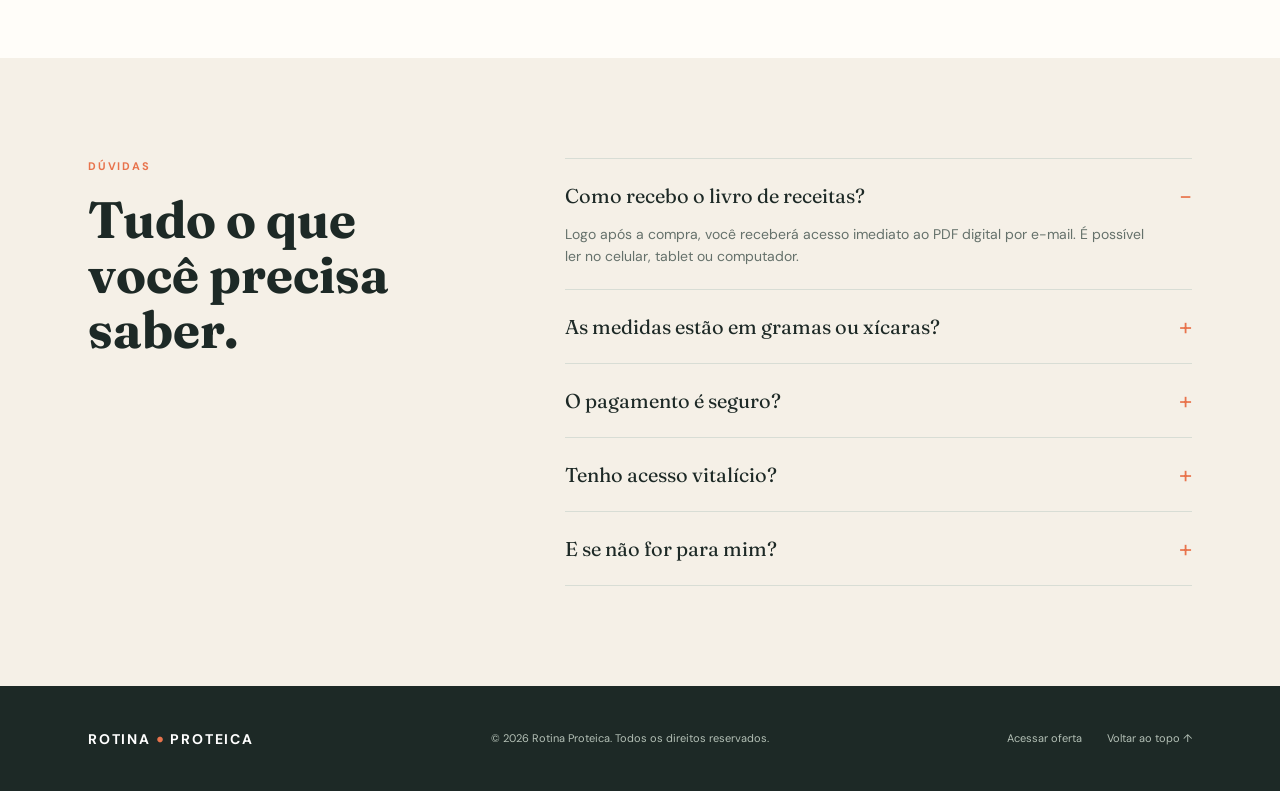
==== commit ff450e70: "feat: atualização da pagina para pt-br" ====
--- a/index.html
+++ b/index.html
@@ -1,11 +1,11 @@
 <!doctype html>
-<html lang="en">
+<html lang="pt-BR">
 
 <head>
   <meta charset="UTF-8">
   <meta name="viewport" content="width=device-width, initial-scale=1.0">
-  <meta name="description" content="High-Protein Everyday: 240 easy, macro-friendly recipes for busy days.">
-  <title>High-Protein Everyday | 240 Easy Recipes</title>
+  <meta name="description" content="Rotina Proteica: 240 receitas fáceis e ricas em proteína para dias corridos.">
+  <title>Rotina Proteica | 240 Receitas Ricas em Proteína</title>
   <link rel="preconnect" href="https://fonts.googleapis.com">
   <link rel="preconnect" href="https://fonts.gstatic.com" crossorigin>
   <link
@@ -87,78 +87,62 @@
 
 <body>
   <header class="site-header">
-    <a class="brand" href="#top" aria-label="Prep and Savor home">PREP <span>&amp;</span> SAVOR</a>
-    <nav class="language" aria-label="Language selector">
-      <button class="language-button active" type="button" data-language="en" aria-label="Switch to English"
-        aria-pressed="true">🇺🇸 <strong>EN</strong></button>
-      <span aria-hidden="true">|</span>
-      <button class="language-button" type="button" data-language="es" aria-label="Cambiar a español"
-        aria-pressed="false">🇪🇸 <strong>ES</strong></button>
-    </nav>
+    <a class="brand" href="#top" aria-label="Rotina Proteica - início">ROTINA <span>•</span> PROTEICA</a>
   </header>
   <main id="top">
     <section class="hero section-wrap">
       <div class="hero-copy reveal">
-        <p class="eyebrow">240 HIGH-PROTEIN RECIPES · INSTANT DOWNLOAD</p>
-        <h1>Hit your protein goal with meals you actually crave.</h1>
-        <p class="hero-subtitle">Easy, craveable meals with macros already done for you, so busy days can still taste
-          this good.</p>
-        <div class="hero-promise"><span>15-MINUTE MEALS</span><span>25g+ PROTEIN</span><span>MACROS INCLUDED</span>
+        <p class="eyebrow">240 RECEITAS RICAS EM PROTEÍNA · DOWNLOAD IMEDIATO</p>
+        <h1>Alcance sua meta de proteína com refeições que você realmente deseja.</h1>
+        <p class="hero-subtitle">Receitas fáceis e irresistíveis, com os macros já calculados para você, porque dias corridos também podem ter muito sabor.</p>
+        <div class="hero-promise"><span>REFEIÇÕES EM 15 MIN</span><span>25g+ DE PROTEÍNA</span><span>MACROS INCLUÍDOS</span>
         </div>
         <div class="hero-actions">
-          <a class="button button-primary" href="#offer" data-i18n-html="heroCta">Get it now for $11.99 <span>→</span></a>
-          <p class="micro-proof">★★★★★ 4.9 from 3,100+ readers</p>
+          <a class="button button-primary" href="#offer">Garanta agora por R$ 37,00 <span>→</span></a>
+          <p class="micro-proof">★★★★★ 4,9 de 3.100+ leitores</p>
         </div>
       </div>
       <div class="hero-visual reveal">
         <div class="hero-image-frame">
           <img src="imgs/Gemini_Generated_Image_a4xmnba4xmnba4xm%20(1)%20(1).webp"
-            alt="High-protein omelet and cookbook displayed on a tablet in a kitchen" width="721" height="651"
+            alt="Omelete rico em proteína e livro de receitas exibidos em um tablet na cozinha" width="721" height="651"
             fetchpriority="high" decoding="async">
         </div>
-        <div class="floating-note"><strong>25g+</strong><span>protein per serving</span></div>
-        <div class="hero-stamp"><strong>15</strong><span>MINUTES<br>TO DINNER</span></div>
+        <div class="floating-note"><strong>25g+</strong><span>proteína por porção</span></div>
+        <div class="hero-stamp"><strong>15</strong><span>MINUTOS<br>ATÉ O JANTAR</span></div>
       </div>
     </section>
     <section class="problem band">
       <div class="section-wrap narrow center reveal">
-        <p class="eyebrow">YOUR NEW EVERYDAY ROUTINE</p>
-        <h2>Juicy chicken, vibrant veggies, and meals worth looking forward to.</h2>
-        <p>You know you want more protein, but you also want food that feels fresh, flavorful, and satisfying.
-          High-Protein Everyday brings delicious variety to every busy day, with simple recipes made to keep you
-          energized and excited for your next meal.</p>
+        <p class="eyebrow">SUA NOVA ROTINA DIÁRIA</p>
+        <h2>Frango suculento, vegetais vibrantes e refeições que dão vontade de repetir.</h2>
+        <p>Você quer mais proteína, mas também quer comida fresca, saborosa e satisfatória. A Rotina Proteica traz variedade deliciosa para todos os dias corridos, com receitas simples para manter sua energia e sua vontade de cozinhar.</p>
       </div>
     </section>
 
     <section class="section-wrap deliverables" id="inside">
       <div class="section-heading reveal">
-        <p class="eyebrow">WHAT YOU WILL RECEIVE</p>
-        <h2>A 240-recipe library, ready when you are.</h2>
+        <p class="eyebrow">O QUE VOCÊ VAI RECEBER</p>
+        <h2>Uma biblioteca com 240 receitas, pronta para a sua rotina.</h2>
       </div>
       <div class="deliverable-grid">
         <article class="deliverable-card deliverable-book reveal">
-          <div class="deliverable-top"><span class="card-number">01</span><span class="included-label">INCLUDED</span>
-          </div>
-          <h3>240 recipes for every craving</h3>
-          <p>Get the complete digital cookbook with fast, satisfying ideas for breakfast, lunch, dinner, and savory
-            snacks.</p><strong class="deliverable-highlight">60 recipes in each category</strong><span
-            class="deliverable-note">Read on your phone, tablet, laptop, or print your favorites.</span>
+          <div class="deliverable-top"><span class="card-number">01</span><span class="included-label">INCLUÍDO</span>
+          </div>
+          <h3>240 receitas para todos os desejos</h3>
+          <p>Tenha o livro digital completo com ideias rápidas e deliciosas para café da manhã, almoço, jantar e lanches.</p><strong class="deliverable-highlight">60 receitas em cada categoria</strong><span class="deliverable-note">Leia no celular, tablet, computador ou imprima suas favoritas.</span>
         </article>
         <article class="deliverable-card deliverable-macros reveal">
-          <div class="deliverable-top"><span class="card-number">02</span><span class="included-label">INCLUDED</span>
-          </div>
-          <h3>Know exactly what you are eating</h3>
-          <p>Every serving comes with calories, protein, carbs, and fat already calculated, so tracking takes seconds.
-          </p><strong class="deliverable-highlight">Full macro table on every recipe</strong><span
-            class="deliverable-note">No apps, spreadsheets, or guesswork required.</span>
+          <div class="deliverable-top"><span class="card-number">02</span><span class="included-label">INCLUÍDO</span>
+          </div>
+          <h3>Saiba exatamente o que está consumindo</h3>
+          <p> cada porção vem com calorias, proteínas, carboidratos e gorduras já calculados, para você acompanhar tudo em segundos.</p><strong class="deliverable-highlight">Tabela nutricional completa em cada receita</strong><span class="deliverable-note">Sem aplicativos, planilhas ou adivinhações.</span>
         </article>
         <article class="deliverable-card deliverable-access reveal">
-          <div class="deliverable-top"><span class="card-number">03</span><span class="included-label">INCLUDED</span>
-          </div>
-          <h3>Your recipes, ready whenever you are</h3>
-          <p>Download everything immediately after checkout and keep your cookbook forever on all your personal devices.
-          </p><strong class="deliverable-highlight">Instant download · lifetime access</strong><span
-            class="deliverable-note">Your next high-protein meal is always within reach.</span>
+          <div class="deliverable-top"><span class="card-number">03</span><span class="included-label">INCLUÍDO</span>
+          </div>
+          <h3>Suas receitas, sempre à mão</h3>
+          <p>Baixe tudo imediatamente após a compra e mantenha seu livro para sempre em seus dispositivos pessoais.</p><strong class="deliverable-highlight">Download imediato · acesso vitalício</strong><span class="deliverable-note">Sua próxima refeição proteica está sempre ao alcance.</span>
         </article>
       </div>
     </section>
@@ -166,35 +150,34 @@
     <section class="benefits band-light">
       <div class="section-wrap benefits-layout">
         <div class="benefits-intro reveal">
-          <p class="eyebrow">BUILT FOR REAL KITCHENS</p>
-          <h2>Make eating well feel like the easy option.</h2>
-          <p>Every recipe is designed around the reality of busy schedules: simple ingredients, quick steps, and food
-            you will genuinely look forward to eating.</p><a href="#offer" class="text-link">See the complete offer
+          <p class="eyebrow">FEITO PARA COZINHAS DE VERDADE</p>
+          <h2>Faça da alimentação saudável a opção mais fácil.</h2>
+          <p>Cada receita foi pensada para a realidade de uma rotina corrida: ingredientes simples, preparo rápido e comida que você realmente vai querer comer.</p><a href="#offer" class="text-link">Veja a oferta completa
             <span>↗</span></a>
         </div>
         <div class="benefit-list">
           <div class="benefit reveal"><span class="benefit-icon">15</span>
             <div>
-              <h3>Fast enough for weekdays</h3>
-              <p>Most recipes take 30 minutes or less, with many ready in just 15.</p>
+              <h3>Rápido para os dias úteis</h3>
+              <p>A maioria das receitas fica pronta em 30 minutos ou menos, e muitas em apenas 15.</p>
             </div>
           </div>
           <div class="benefit reveal"><span class="benefit-icon">08</span>
             <div>
-              <h3>Normal grocery ingredients</h3>
-              <p>Eight ingredients or fewer. No specialty store runs or mysterious powders.</p>
+              <h3>Ingredientes do mercado</h3>
+              <p>Oito ingredientes ou menos. Sem lojas especializadas ou pós misteriosos.</p>
             </div>
           </div>
           <div class="benefit reveal"><span class="benefit-icon">25+</span>
             <div>
-              <h3>Protein you can count on</h3>
-              <p>Every recipe delivers at least 25g of protein per serving.</p>
+              <h3>Proteína na medida certa</h3>
+              <p>Cada receita oferece pelo menos 25g de proteína por porção.</p>
             </div>
           </div>
           <div class="benefit reveal"><span class="benefit-icon">♥</span>
             <div>
-              <h3>Flavor that keeps you going</h3>
-              <p>Build consistency with meals that feel rewarding, never restrictive.</p>
+              <h3>Sabor que dá vontade de continuar</h3>
+              <p>Crie consistência com refeições prazerosas, nunca restritivas.</p>
             </div>
           </div>
         </div>
@@ -203,43 +186,40 @@
 
     <section class="section-wrap bonuses">
       <div class="section-heading center reveal">
-        <p class="eyebrow">FREE BONUSES · $30 TOTAL VALUE</p>
-        <h2>Get 3 exclusive bonuses free with your Complete Edition.</h2>
-        <p class="bonus-subtitle">Extra tools to help you blend, store, and prep high-protein meals with less effort.
+        <p class="eyebrow">BÔNUS GRATUITOS · VALOR TOTAL DE R$ 97</p>
+        <h2>Ganhe 3 bônus exclusivos na edição completa.</h2>
+        <p class="bonus-subtitle">Ferramentas extras para preparar, armazenar e organizar suas refeições proteicas com menos esforço.
         </p>
       </div>
       <div class="bonus-grid">
         <article class="bonus-card bonus-smoothies reveal">
           <div class="bonus-image"><img src="imgs/bonus-smoothies_11zon.webp"
-              alt="Fresh berry protein smoothies with strawberries and blueberries" loading="lazy"
-              decoding="async"><span>30 RECIPES</span></div>
+              alt="Smoothies proteicos de frutas vermelhas com morangos e mirtilos" loading="lazy"
+              decoding="async"><span>30 RECEITAS</span></div>
           <div class="bonus-content">
-            <div class="bonus-tag">BONUS 01</div>
-            <h3>High-Protein Healthy Smoothies</h3>
-            <p>30 creamy, protein-packed smoothie recipes for rushed mornings, post-workout fuel, or an easy afternoon
-              reset.</p><strong>Value $17 · Yours free</strong>
+            <div class="bonus-tag">BÔNUS 01</div>
+            <h3>Smoothies saudáveis ricos em proteína</h3>
+            <p>30 receitas cremosas e proteicas para manhãs corridas, pós-treino ou um lanche fácil à tarde.</p><strong>Valor de R$ 40 · Grátis para você</strong>
           </div>
         </article>
         <article class="bonus-card bonus-storage reveal">
           <div class="bonus-image"><img src="imgs/bonus-storage.webp"
-              alt="Three glass containers filled with prepared meals" loading="lazy" decoding="async"><span>SMART
-              PREP</span></div>
+              alt="Três potes de vidro com refeições prontas" loading="lazy" decoding="async"><span>PREPARO
+              INTELIGENTE</span></div>
           <div class="bonus-content">
-            <div class="bonus-tag">BONUS 02</div>
-            <h3>Meal Storage &amp; Reheating Guide</h3>
-            <p>Keep every batch fresh and tasting fresh with practical storage times, containers, and reheating tips.
-            </p><strong>Value $8 · Yours free</strong>
+            <div class="bonus-tag">BÔNUS 02</div>
+            <h3>Guia de armazenamento e reaquecimento</h3>
+            <p>Mantenha cada preparo fresco e saboroso com prazos, recipientes e dicas práticas de reaquecimento.</p><strong>Valor de R$ 32 · Grátis para você</strong>
           </div>
         </article>
         <article class="bonus-card bonus-workflow reveal">
           <div class="bonus-image"><img src="imgs/bonus-workflow.webp"
-              alt="Real ingredients arranged for a weekly meal prep workflow" loading="lazy" decoding="async"><span>4
-              EASY STEPS</span></div>
+              alt="Ingredientes organizados para o preparo semanal de refeições" loading="lazy" decoding="async"><span>4
+              PASSOS FÁCEIS</span></div>
           <div class="bonus-content">
-            <div class="bonus-tag">BONUS 03</div>
-            <h3>The 4-Step Meal Prep Workflow</h3>
-            <p>Prepare your meals faster, organize your week, and spend less time deciding what to eat.</p><strong>Value
-              $5 · Yours free</strong>
+            <div class="bonus-tag">BÔNUS 03</div>
+            <h3>O método de preparo em 4 passos</h3>
+            <p>Prepare suas refeições mais rápido, organize a semana e passe menos tempo decidindo o que comer.</p><strong>Valor de R$ 25 · Grátis para você</strong>
           </div>
         </article>
       </div>
@@ -248,40 +228,36 @@
     <section class="gallery band" id="gallery">
       <div class="section-wrap reveal">
         <div class="section-heading">
-          <p class="eyebrow">A TASTE OF THE BOOK</p>
-          <h2>See what is waiting inside.</h2>
+          <p class="eyebrow">UMA AMOSTRA DO LIVRO</p>
+          <h2>Veja o que espera por você.</h2>
         </div>
         <div class="carousel" aria-label="Recipe preview gallery">
           <div class="carousel-track">
             <div class="slide slide-pair active">
-              <figure class="recipe-preview"><img src="imgs/Pasted%20Image.webp"
-                  alt="Savory oat mash with crispy bacon and egg recipe page" loading="lazy" decoding="async">
-                <figcaption><strong>Savory Oat Mash with Crispy Bacon &amp; Egg</strong><span>A savory, protein-rich
-                    breakfast built for busy mornings.</span></figcaption>
+              <figure class="recipe-preview"><img src="imgs/image-1788997497451.png"
+                  alt="Página de receita de purê de aveia saboroso com bacon crocante e ovo" loading="lazy" decoding="async">
+                <figcaption><strong>Purê de aveia saboroso com bacon crocante e ovo</strong><span>Um café da manhã rico em proteína, saboroso e muito prático.</span></figcaption>
               </figure>
-              <figure class="recipe-preview"><img src="imgs/Pasted%20Image%202.webp"
-                  alt="Pesto chicken and sun-dried tomato pasta bowl recipe page" loading="lazy" decoding="async">
-                <figcaption><strong>Pesto Chicken &amp; Sun-Dried Tomato Pasta Bowl</strong><span>A creamy, satisfying
-                    bowl with simple everyday ingredients.</span></figcaption>
+              <figure class="recipe-preview"><img src="imgs/image-1788997611048.png"
+                  alt="Página de receita de tigela de camarão cajun grelhado com grits de couve-flor" loading="lazy" decoding="async">
+                <figcaption><strong>Tigela de camarão cajun grelhado com grits de couve-flor</strong><span>Uma refeição proteica com camarão temperado, cremosa e cheia de sabor.</span></figcaption>
               </figure>
             </div>
             <div class="slide slide-pair">
-              <figure class="recipe-preview"><img src="imgs/Pasted%20Image%203.webp"
-                  alt="Air fryer buffalo chicken wings and celery recipe page" loading="lazy" decoding="async">
-                <figcaption><strong>Air Fryer Buffalo Chicken Wings &amp; Celery</strong><span>Big flavor and crisp
-                    texture without a complicated prep.</span></figcaption>
+              <figure class="recipe-preview"><img src="imgs/image-1788997657122.png"
+                  alt="Página de receita de frango com espinafre e manteiga cremosa de alho" loading="lazy" decoding="async">
+                <figcaption><strong>Frango com espinafre e manteiga cremosa de alho</strong><span>Frango suculento preparado em uma única panela, com molho cremoso e nutritivo.</span></figcaption>
               </figure>
-              <figure class="recipe-preview"><img src="imgs/Pasted%20Image%204.webp"
-                  alt="Grilled steak fajita salad bowl with cilantro lime recipe page" loading="lazy" decoding="async">
-                <figcaption><strong>Grilled Steak Fajita Salad Bowl with Cilantro Lime</strong><span>A colorful,
-                    high-protein meal with a fresh citrus finish.</span></figcaption>
+              <figure class="recipe-preview"><img src="imgs/image-1788997747344.png"
+                  alt="Página de receita de frango desfiado com molho barbecue e salada de repolho" loading="lazy" decoding="async">
+                <figcaption><strong>Frango desfiado com molho barbecue e salada de repolho</strong><span>Uma refeição prática e rica em proteína, preparada na panela elétrica.</span></figcaption>
               </figure>
             </div>
           </div>
           <div class="carousel-controls"><button class="carousel-button prev" type="button"
-              aria-label="Previous image">←</button>
+              aria-label="Imagem anterior">←</button>
             <div class="dots"></div><button class="carousel-button next" type="button"
-              aria-label="Next image">→</button>
+              aria-label="Próxima imagem">→</button>
           </div>
         </div>
       </div>
@@ -289,8 +265,8 @@
 
     <section class="testimonials section-wrap">
       <div class="section-heading center reveal">
-        <p class="eyebrow">LOVED BY 3,100+ READERS</p>
-        <h2>Real people. Real protein. Real fast.</h2>
+        <p class="eyebrow">APROVADO POR 3.100+ LEITORES</p>
+        <h2>Pessoas reais. Proteína de verdade. Sem complicação.</h2>
       </div>
       <div class="review-carousel">
         <div class="review-track">
@@ -298,28 +274,27 @@
               src="https://high-proteineveryday.com/api/pages/CFfXng-jPr/assets/v0zk6gbuwgc6vpitg32cikwm?w=96&amp;fit=cover&amp;format=webp&amp;quality=55"
               alt="Jessica M." width="96" height="96" loading="lazy" decoding="async">
             <div class="stars">★★★★★</div>
-            <p>“I stopped skipping lunch. The 15-minute recipes mean I eat real protein now instead of grabbing chips.”
-            </p><cite>Jessica M. <span>Busy mom of two</span></cite>
+            <p>“Parei de pular o almoço. As receitas de 15 minutos fizeram com que eu passasse a comer proteína de verdade em vez de pegar salgadinhos.”</p><cite>Jessica M. <span>Mãe ocupada de dois filhos</span></cite>
           </blockquote>
           <blockquote class="testimonial reveal"><img class="testimonial-photo"
               src="https://high-proteineveryday.com/api/pages/CFfXng-jPr/assets/yxmh82hm8t3t4xeuu3dzyn10?w=96&amp;fit=cover&amp;format=webp&amp;quality=55"
               alt="Marcus T." width="96" height="96" loading="lazy" decoding="async">
             <div class="stars">★★★★★</div>
-            <p>“Hitting 180g of protein a day used to be a chore. The meal prep bonus alone was worth it.”</p>
-            <cite>Marcus T. <span>Lifts 4x a week</span></cite>
+            <p>“Bater 180g de proteína por dia era uma tarefa. Só o bônus de preparo já valeu a pena.”</p>
+            <cite>Marcus T. <span>Treina 4 vezes por semana</span></cite>
           </blockquote>
           <blockquote class="testimonial reveal"><img class="testimonial-photo"
               src="https://high-proteineveryday.com/api/pages/CFfXng-jPr/assets/qowna6kzpawwztwc1ce4sv6b?w=96&amp;fit=cover&amp;format=webp&amp;quality=55"
               alt="Priya R." width="96" height="96" loading="lazy" decoding="async">
             <div class="stars">★★★★★</div>
-            <p>“I batch-cook Sundays and eat well all week. No more sad desk lunches or last-minute takeout.”</p>
-            <cite>Priya R. <span>Marketing director</span></cite>
+            <p>“Faço marmitas aos domingos e como bem a semana toda. Chega de almoços tristes no trabalho ou pedidos de última hora.”</p>
+            <cite>Priya R. <span>Diretora de marketing</span></cite>
           </blockquote>
         </div>
         <div class="review-controls"><button class="carousel-button review-prev" type="button"
-            aria-label="Previous review">←</button>
+            aria-label="Avaliação anterior">←</button>
           <div class="review-dots"></div><button class="carousel-button review-next" type="button"
-            aria-label="Next review">→</button>
+            aria-label="Próxima avaliação">→</button>
         </div>
       </div>
     </section>
@@ -327,105 +302,78 @@
     <section class="offer-section" id="offer">
       <div class="offer-wrap section-wrap">
         <div class="offer-copy reveal">
-          <p class="eyebrow">SPECIAL LIMITED OFFER</p>
-          <h2>Choose the level that fits your routine today.</h2>
-          <p class="offer-intro">Both editions are instant digital downloads with macros included on every recipe.</p>
-          <div class="timer-label">⏳ Limited Time Offer: Expires in <span id="timer">15:00</span></div>
+          <p class="eyebrow">OFERTA ESPECIAL POR TEMPO LIMITADO</p>
+          <h2>Escolha a opção que combina com sua rotina.</h2>
+          <p class="offer-intro">A edição completa é digital, com download imediato e macros incluídos em todas as receitas.</p>
+          <div class="timer-label">⏳ Oferta por tempo limitado: termina em <span id="timer">15:00</span></div>
         </div>
         <div class="price-options">
           <div class="price-card complete-card reveal">
-            <div class="popular">BEST VALUE · MOST POPULAR</div>
-            <p class="price-kicker">HIGH-PROTEIN EVERYDAY</p>
-            <h3>Complete Edition</h3>
-            <p class="price-description">240 recipes + every bonus</p>
-            <div class="price"><del>$47</del><strong class="promo-price">$11.99</strong></div>
+            <div class="popular">MELHOR VALOR · MAIS POPULAR</div>
+            <p class="price-kicker">ROTINA PROTEICA</p>
+            <h3>Edição Completa</h3>
+            <p class="price-description">240 receitas + todos os bônus</p>
+            <div class="price"><del>R$ 97</del><strong class="promo-price">R$ 37,00</strong></div>
             <ul>
-              <li>240 easy, macro-friendly recipes</li>
-              <li>Full calorie, protein, carb &amp; fat table</li>
-              <li><strong>Bonus 1: 30 Healthy Protein Smoothies</strong><br>Quick blends for breakfast, recovery, or an
-                easy snack.</li>
-              <li><strong>Bonus 2: Meal Storage &amp; Reheating Guide</strong><br>Keep batch-cooked meals fresh and
-                delicious all week.</li>
-              <li><strong>Bonus 3: 4-Step Meal Prep Workflow</strong><br>Plan, shop, prep, and portion your week with
-                less effort.</li>
-              <li>Instant digital download · Lifetime access</li>
+              <li>240 receitas fáceis e equilibradas</li>
+              <li>Tabela completa de calorias, proteínas, carboidratos e gorduras</li>
+              <li><strong>Bônus 1: 30 smoothies proteicos saudáveis</strong><br>Preparo rápido para o café da manhã, pós-treino ou lanche.</li>
+              <li><strong>Bônus 2: Guia de armazenamento e reaquecimento</strong><br>Mantenha suas refeições frescas e deliciosas a semana toda.</li>
+              <li><strong>Bônus 3: Método de preparo em 4 passos</strong><br>Planeje, compre, prepare e porcione sua semana com menos esforço.</li>
+              <li>Download digital imediato · Acesso vitalício</li>
             </ul><a class="button button-dark promo-button"
-              href="https://pay.hotmart.com/N107390824K?checkoutMode=10"
-              data-en-url="https://pay.hotmart.com/N107390824K?checkoutMode=10"
-              data-es-url="https://pay.hotmart.com/Q107532380M?checkoutMode=10"
-              data-i18n-html="completeCta">Get complete access — $11.99 <span>→</span></a>
-            <p class="secure">7-Day Money-Back Guarantee · Secure checkout</p>
-          </div>
-          <div class="price-card starter-card reveal">
-            <p class="price-kicker">HIGH-PROTEIN EVERYDAY</p>
-            <h3>Starter Edition</h3>
-            <p class="price-description">120 recipes, made simple</p>
-            <div class="price"><del>$20</del><strong class="promo-price">$4.99</strong></div>
-            <ul>
-              <li>120 easy high-protein recipes</li>
-              <li>Full macro table on every recipe</li>
-              <li>Instant digital download</li>
-            </ul><a class="button button-dark promo-button"
-              href="https://pay.hotmart.com/A107399136M?checkoutMode=10"
-              data-en-url="https://pay.hotmart.com/A107399136M?checkoutMode=10"
-              data-es-url="https://pay.hotmart.com/A107399136M?checkoutMode=10&amp;language=es"
-              data-i18n-html="starterCta">Get starter access — $4.99 <span>→</span></a>
-            <p class="secure">7-Day Money-Back Guarantee · Secure checkout</p>
+              href="https://pay.cakto.com.br/8q3sb4f_1097580"
+              >Acessar edição completa — R$ 37,00 <span>→</span></a>
+            <p class="secure">Garantia de 7 dias · Compra segura</p>
           </div>
         </div>
       </div>
     </section>
 
     <section class="guarantee section-wrap">
-      <div class="guarantee-mark">7<br><span>DAYS</span></div>
+      <div class="guarantee-mark">7<br><span>DIAS</span></div>
       <div class="reveal">
-        <p class="eyebrow">RISK-FREE GUARANTEE</p>
-        <h2>Try it for 7 days. Decide with confidence.</h2>
-        <p>Download High-Protein Everyday, cook from it for a full week, and see how it fits your routine. If you do not
-          find recipes worth keeping, email us within 7 days for a full, no-questions-asked refund. The risk is on us.
-        </p>
+        <p class="eyebrow">GARANTIA SEM RISCO</p>
+        <h2>Experimente por 7 dias. Decida com confiança.</h2>
+        <p>Baixe a Rotina Proteica, cozinhe com ela por uma semana e veja como se encaixa na sua rotina. Se você não encontrar receitas que queira manter, envie um e-mail em até 7 dias para receber um reembolso integral, sem perguntas. O risco é nosso.</p>
       </div>
     </section>
 
     <section class="faq band-light">
       <div class="section-wrap faq-layout">
         <div class="section-heading reveal">
-          <p class="eyebrow">QUESTIONS</p>
-          <h2>Everything you need to know.</h2>
+          <p class="eyebrow">DÚVIDAS</p>
+          <h2>Tudo o que você precisa saber.</h2>
         </div>
         <div class="faq-list">
           <details open class="reveal">
-            <summary>How do I receive the cookbook?</summary>
-            <p>Right after checkout, you will receive instant access to the digital PDF by email. You can read it on
-              your phone, tablet, or computer.</p>
+            <summary>Como recebo o livro de receitas?</summary>
+            <p>Logo após a compra, você receberá acesso imediato ao PDF digital por e-mail. É possível ler no celular, tablet ou computador.</p>
           </details>
           <details class="reveal">
-            <summary>Are measurements in grams or cups?</summary>
-            <p>Recipes include practical measurements designed for everyday kitchens, with nutrition information per
-              serving so you can track what matters.</p>
+            <summary>As medidas estão em gramas ou xícaras?</summary>
+            <p>As receitas incluem medidas práticas para cozinhas do dia a dia, com informações nutricionais por porção para você acompanhar o que importa.</p>
           </details>
           <details class="reveal">
-            <summary>Is payment secure?</summary>
-            <p>Yes. Checkout is handled by Hotmart, a secure payment platform. Your payment details are protected
-              throughout the purchase.</p>
+            <summary>O pagamento é seguro?</summary>
+            <p>Sim. A compra é processada pela Hotmart, uma plataforma de pagamentos segura. Seus dados ficam protegidos durante todo o processo.</p>
           </details>
           <details class="reveal">
-            <summary>Do I get lifetime access?</summary>
-            <p>Yes. This is a digital product you can download and keep forever, across your personal devices.</p>
+            <summary>Tenho acesso vitalício?</summary>
+            <p>Sim. Este é um produto digital que você pode baixar e guardar para sempre nos seus dispositivos pessoais.</p>
           </details>
           <details class="reveal">
-            <summary>What if it is not right for me?</summary>
-            <p>You are covered by our 7-Day Money-Back Guarantee. Contact us within 7 days and we will issue a full
-              refund.</p>
+            <summary>E se não for para mim?</summary>
+            <p>Você está protegido pela nossa garantia de 7 dias. Entre em contato dentro desse prazo e emitiremos um reembolso integral.</p>
           </details>
         </div>
       </div>
     </section>
   </main>
   <footer class="site-footer">
-    <div class="section-wrap footer-inner"><a class="brand" href="#top">PREP <span>&amp;</span> SAVOR</a>
-      <p>© 2026 Prep &amp; Savor. All rights reserved.</p>
-      <div class="footer-links"><a href="#offer">Get access</a><a href="#top">Back to top ↑</a></div>
+    <div class="section-wrap footer-inner"><a class="brand" href="#top">ROTINA <span>•</span> PROTEICA</a>
+      <p>© 2026 Rotina Proteica. Todos os direitos reservados.</p>
+      <div class="footer-links"><a href="#offer">Acessar oferta</a><a href="#top">Voltar ao topo ↑</a></div>
     </div>
   </footer>
   <script src="script.js" defer></script>
--- a/styles.css
+++ b/styles.css
@@ -65,40 +65,6 @@
     color: var(--orange);
     font-family: var(--serif);
     font-size: 18px
-}
-
-.language {
-    font-size: 12px;
-    color: var(--muted)
-}
-
-.language-button {
-    border: 0;
-    padding: 4px 0;
-    background: transparent;
-    color: var(--muted);
-    font: inherit;
-    cursor: pointer
-}
-
-.language-button.active,
-.language-button:hover,
-.language-button:focus-visible {
-    color: var(--ink)
-}
-
-.language-button:focus-visible {
-    outline: 2px solid var(--orange);
-    outline-offset: 3px
-}
-
-.language strong {
-    color: var(--ink)
-}
-
-.language span {
-    margin: 0 7px;
-    color: #b0b8b1
 }
 
 .hero {
@@ -864,15 +830,6 @@
         letter-spacing: .1em
     }
 
-    .language {
-        font-size: 10px;
-        white-space: nowrap
-    }
-
-    .language span {
-        margin: 0 4px
-    }
-
     .hero {
         gap: 38px;
         padding-top: 48px;
--- a/enhancements.css
+++ b/enhancements.css
@@ -33,7 +33,8 @@
 
 .price-options {
     display: grid;
-    grid-template-columns: 1.12fr .88fr;
+    grid-template-columns: minmax(0, 680px);
+    justify-content: center;
     align-items: start;
     gap: 22px
 }
@@ -61,15 +62,6 @@
 
 .complete-card li strong {
     font-size: 12px
-}
-
-.starter-card {
-    border: 1px solid rgba(49, 76, 66, .25);
-    box-shadow: none
-}
-
-.starter-card .price strong {
-    color: var(--ink)
 }
 
 .deliverable-top {
--- a/offer-layout-fix.css
+++ b/offer-layout-fix.css
@@ -24,11 +24,6 @@
     font-weight: 700
 }
 
-.starter-card .price .promo-price {
-    color: #22c55e !important;
-    font-weight: 700
-}
-
 .promo-button {
     background: #22c55e !important;
     color: #fff !important
@@ -40,10 +35,6 @@
 
 .complete-card {
     order: -1
-}
-
-.starter-card {
-    order: 0
 }
 
 @media(max-width:600px) {
--- a/enhancements.css
+++ b/enhancements.css
@@ -33,7 +33,8 @@
 
 .price-options {
     display: grid;
-    grid-template-columns: 1.12fr .88fr;
+    grid-template-columns: minmax(0, 680px);
+    justify-content: center;
     align-items: start;
     gap: 22px
 }
@@ -61,15 +62,6 @@
 
 .complete-card li strong {
     font-size: 12px
-}
-
-.starter-card {
-    border: 1px solid rgba(49, 76, 66, .25);
-    box-shadow: none
-}
-
-.starter-card .price strong {
-    color: var(--ink)
 }
 
 .deliverable-top {
--- a/offer-layout-fix.css
+++ b/offer-layout-fix.css
@@ -24,11 +24,6 @@
     font-weight: 700
 }
 
-.starter-card .price .promo-price {
-    color: #22c55e !important;
-    font-weight: 700
-}
-
 .promo-button {
     background: #22c55e !important;
     color: #fff !important
@@ -40,10 +35,6 @@
 
 .complete-card {
     order: -1
-}
-
-.starter-card {
-    order: 0
 }
 
 @media(max-width:600px) {
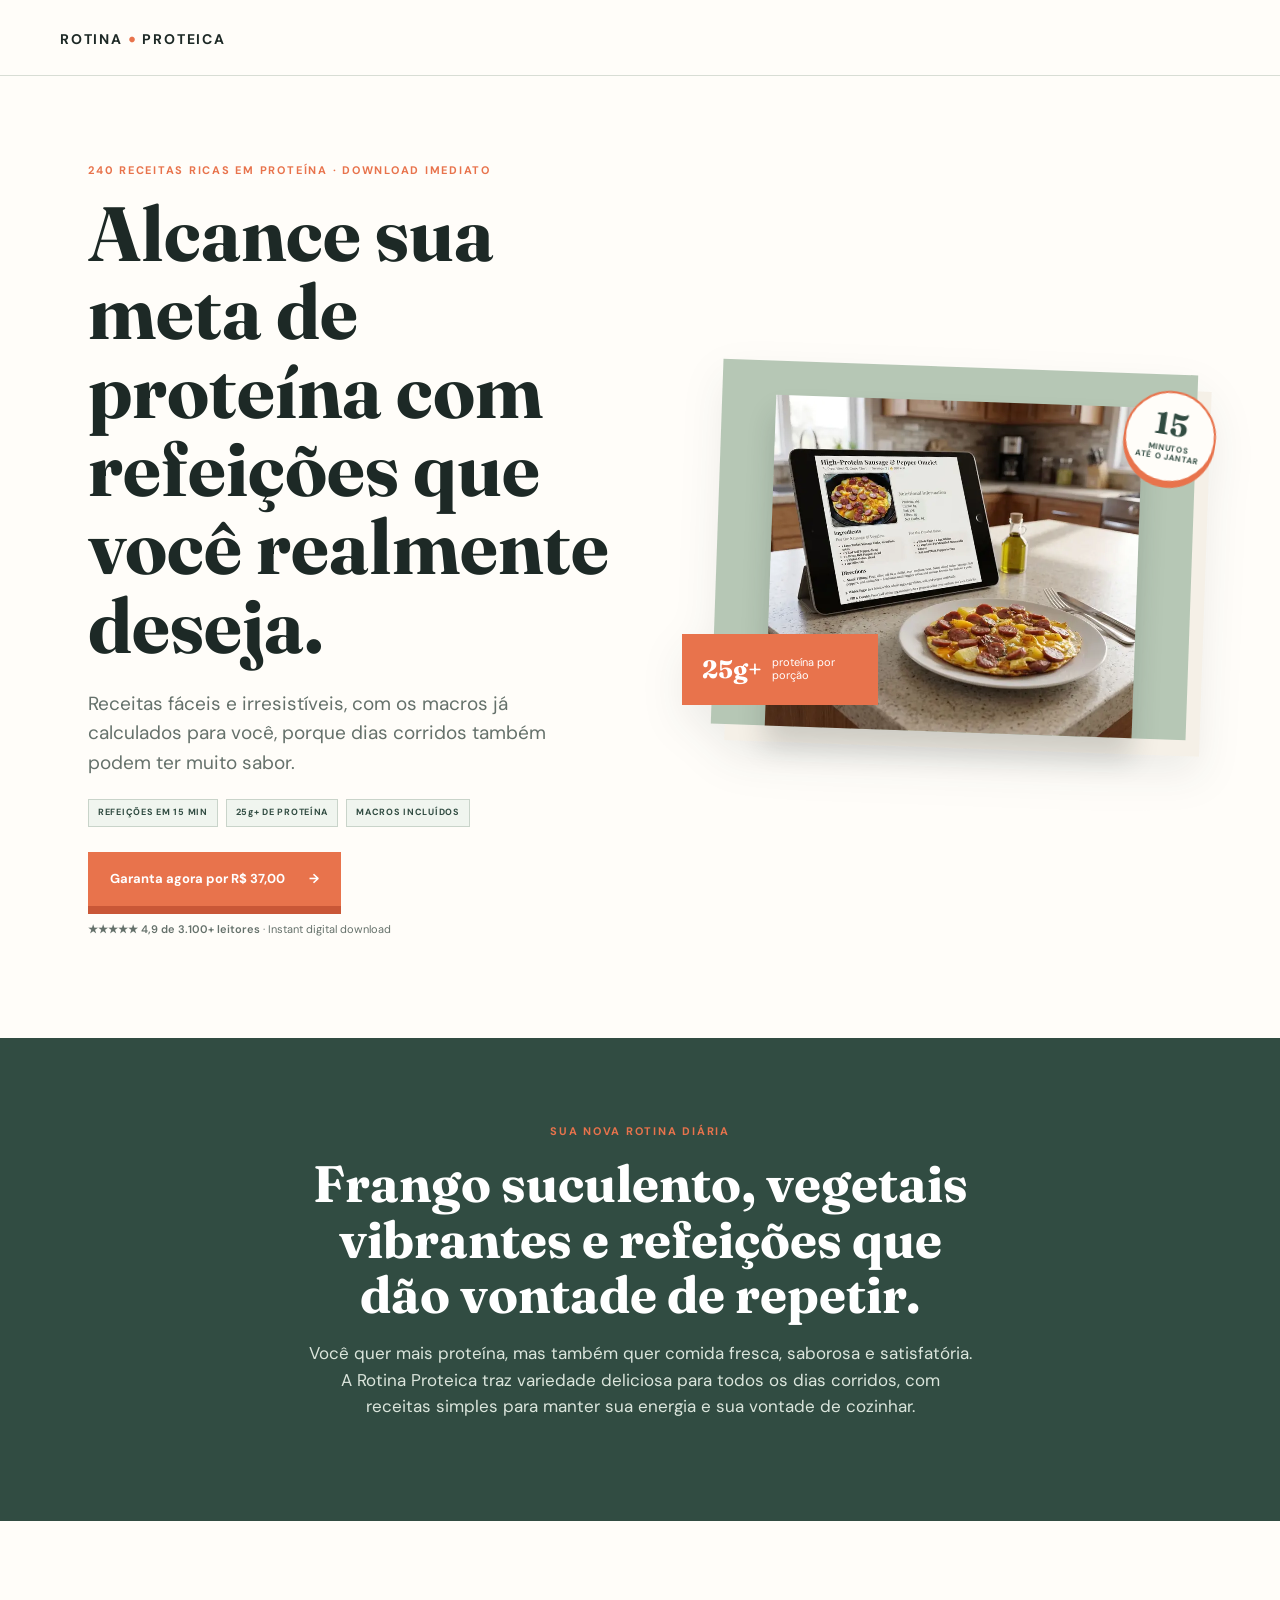
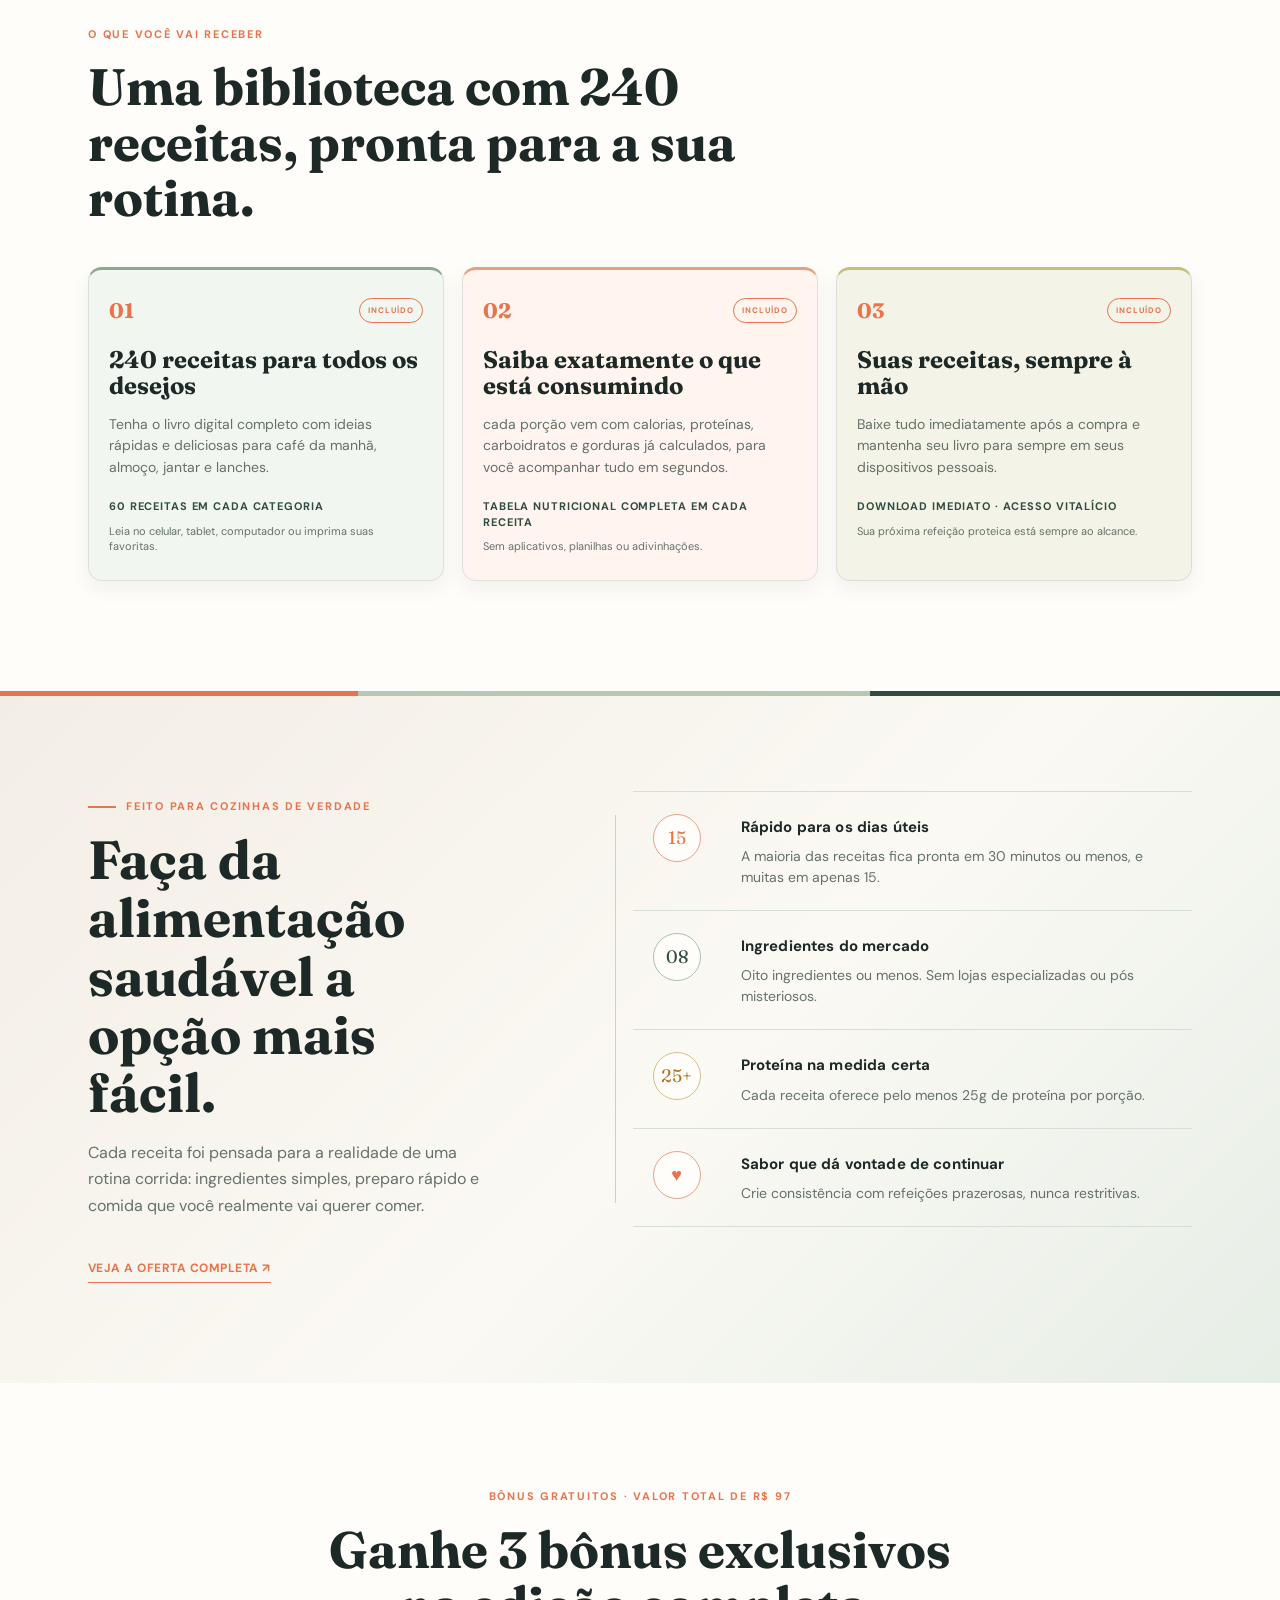
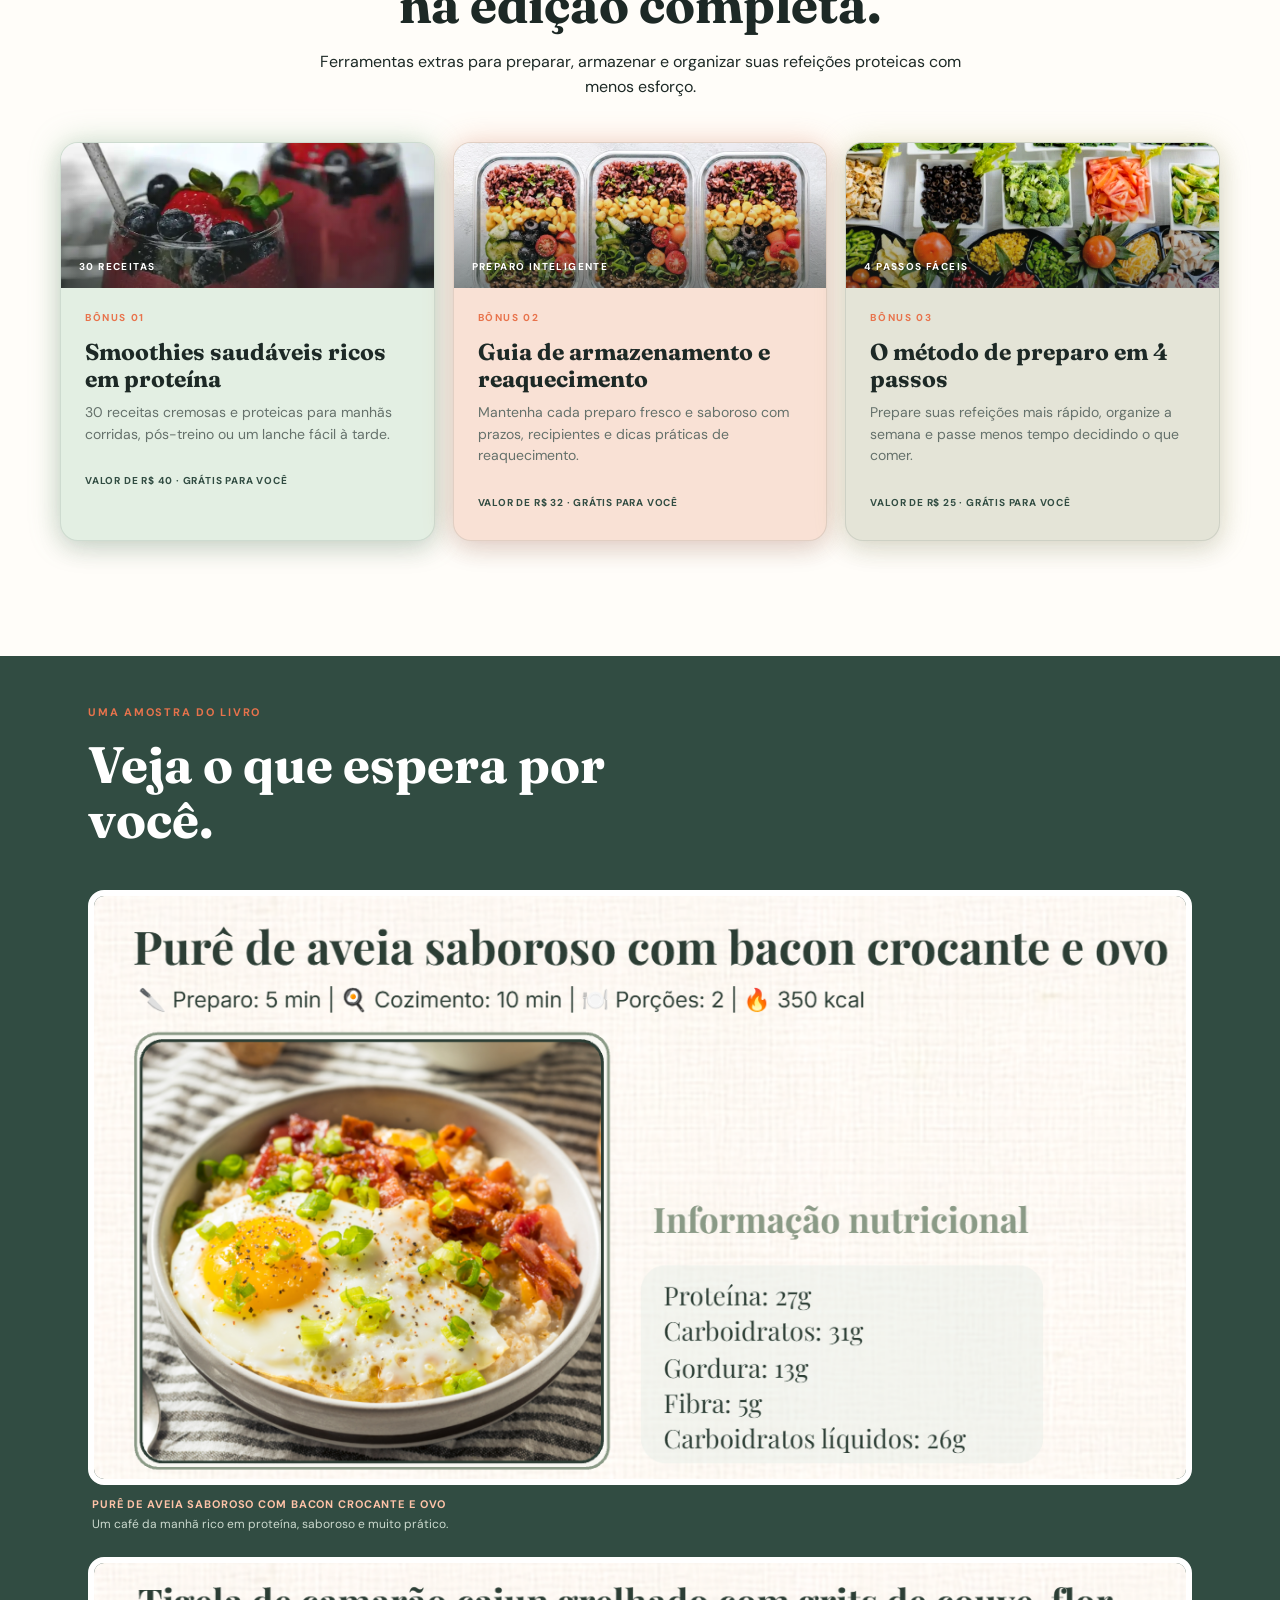
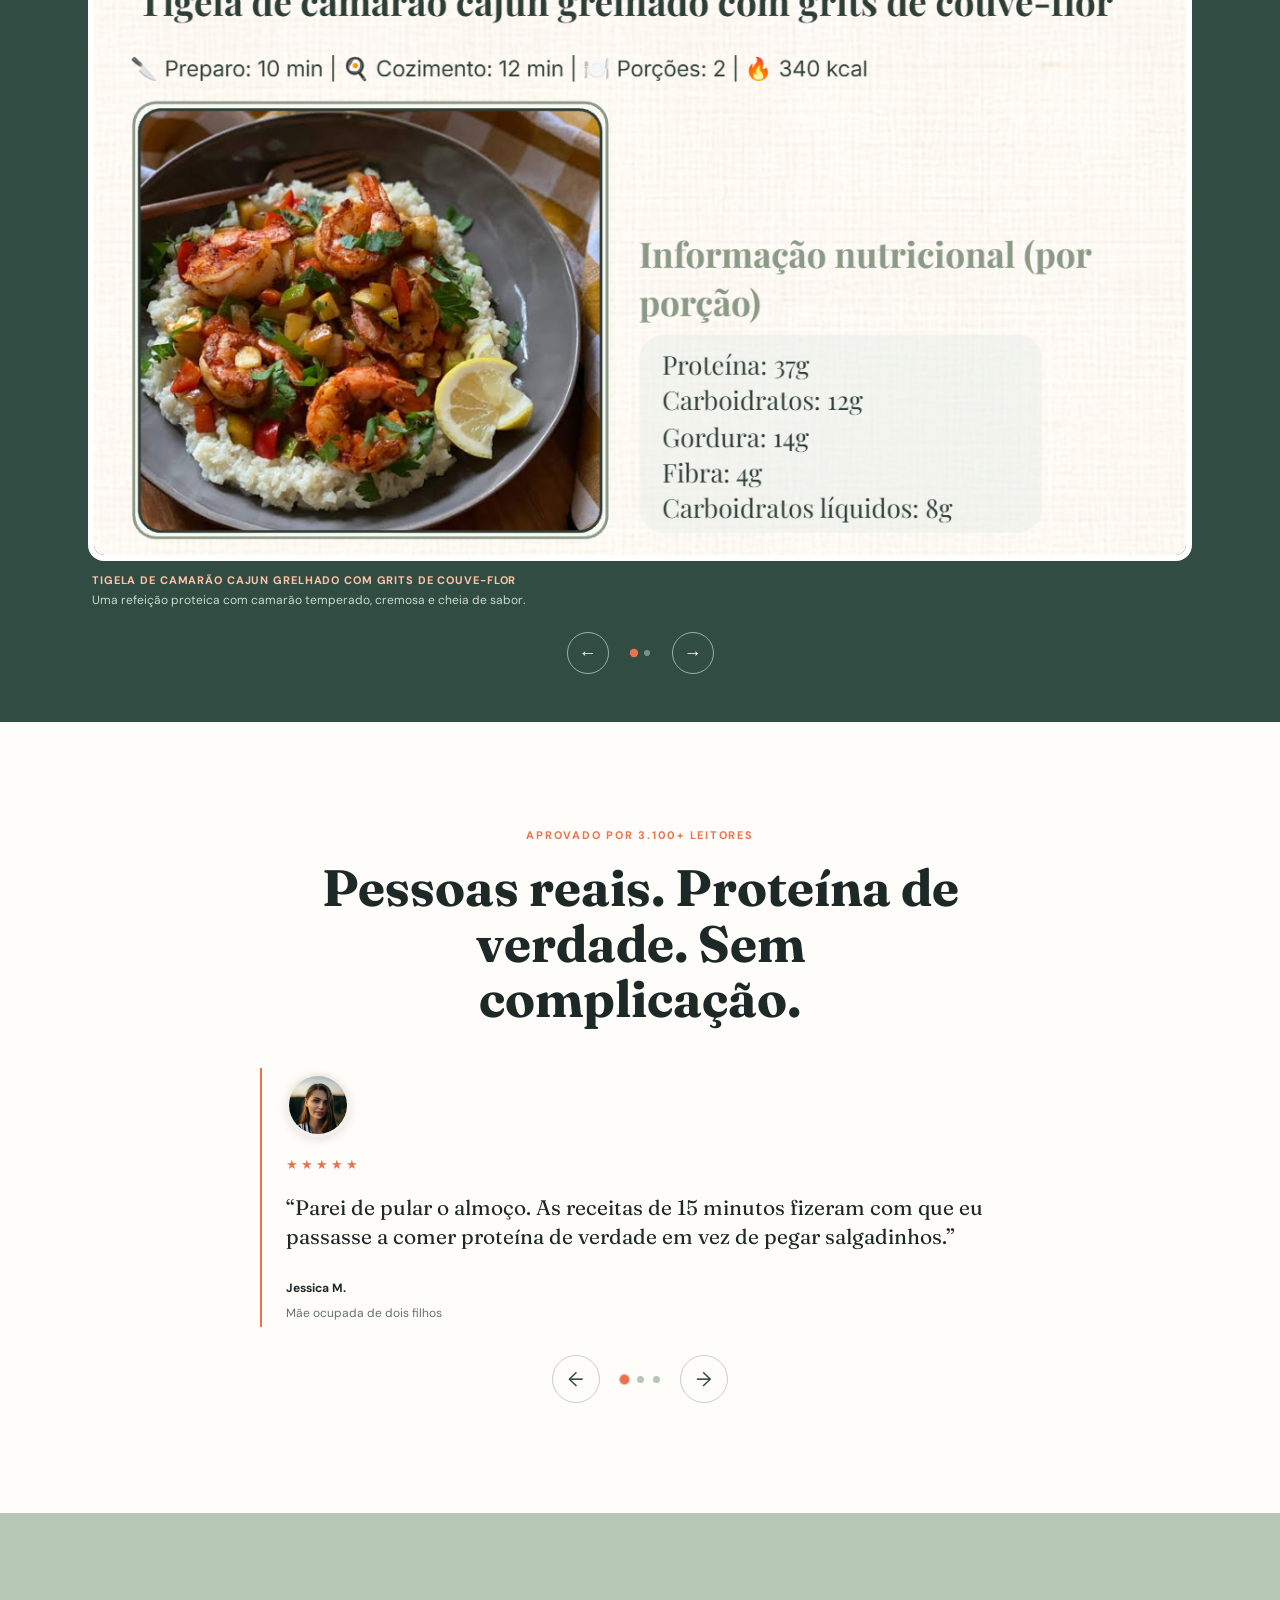
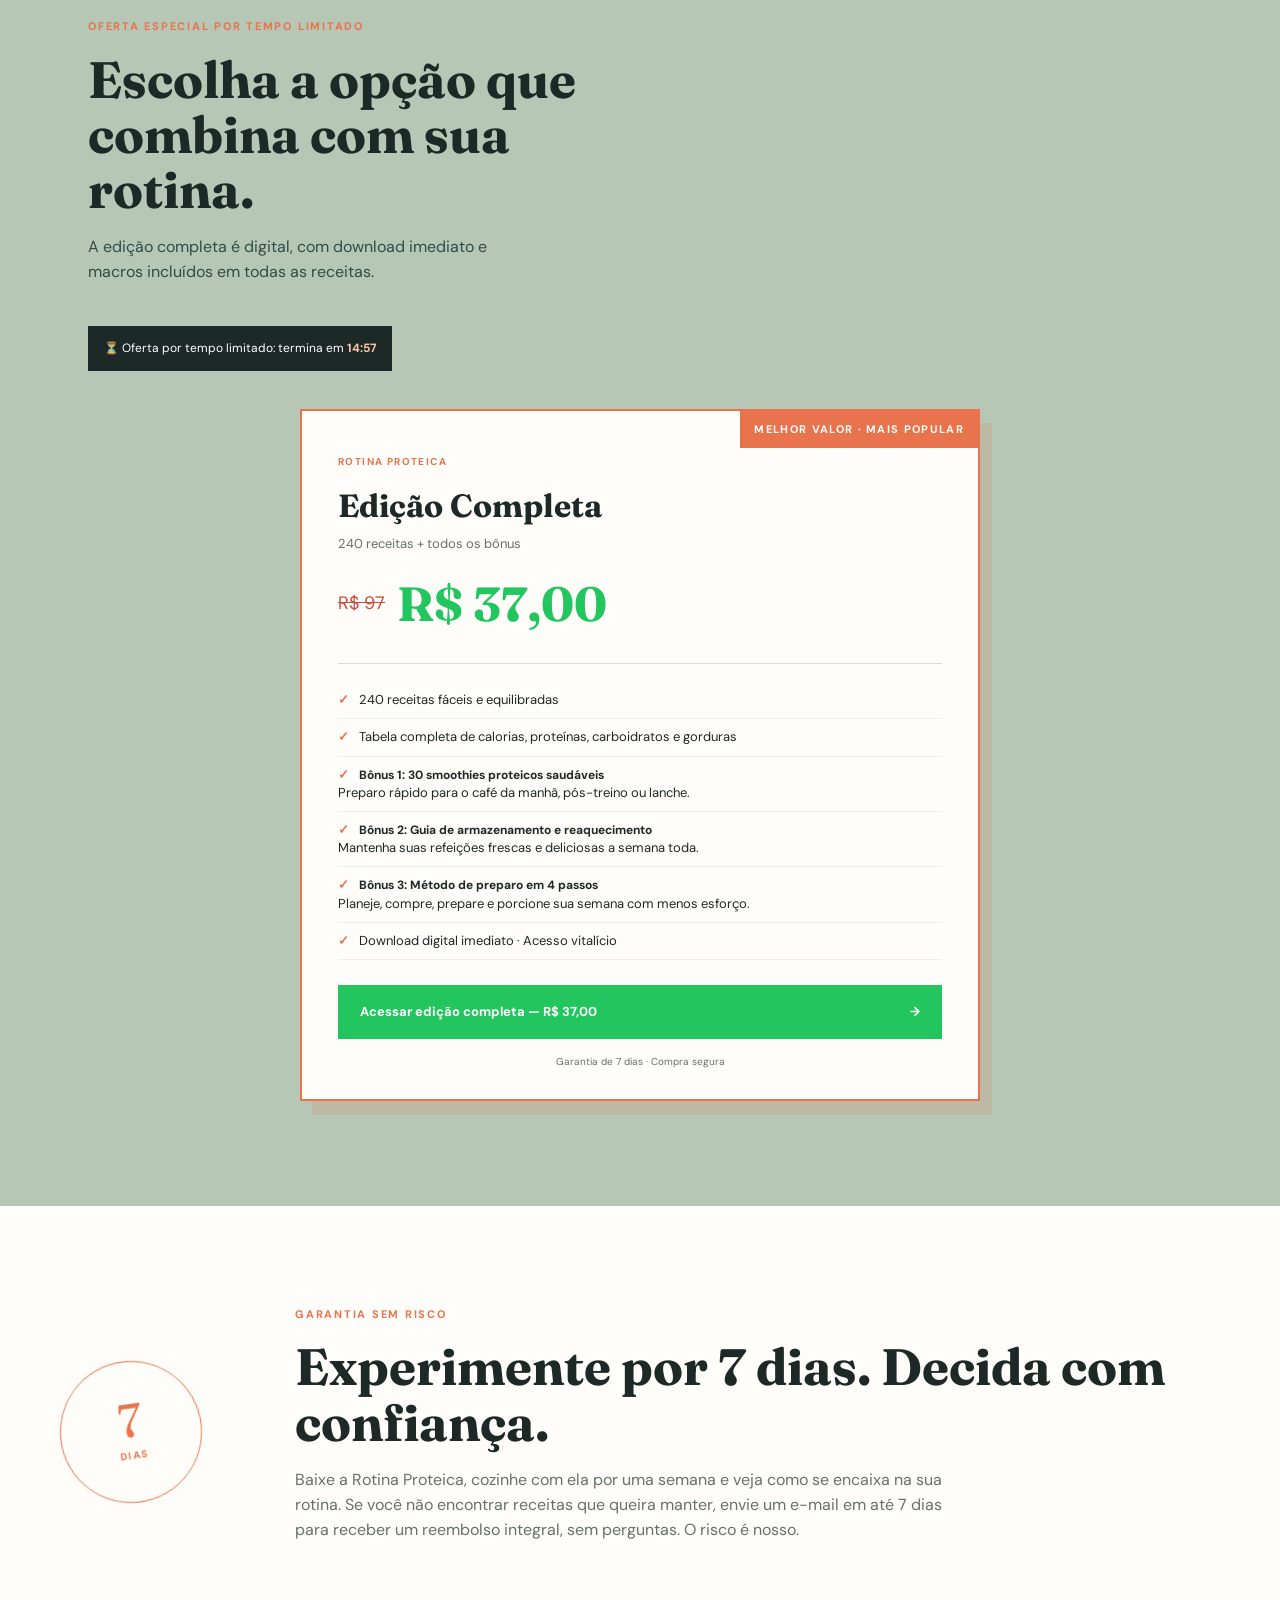
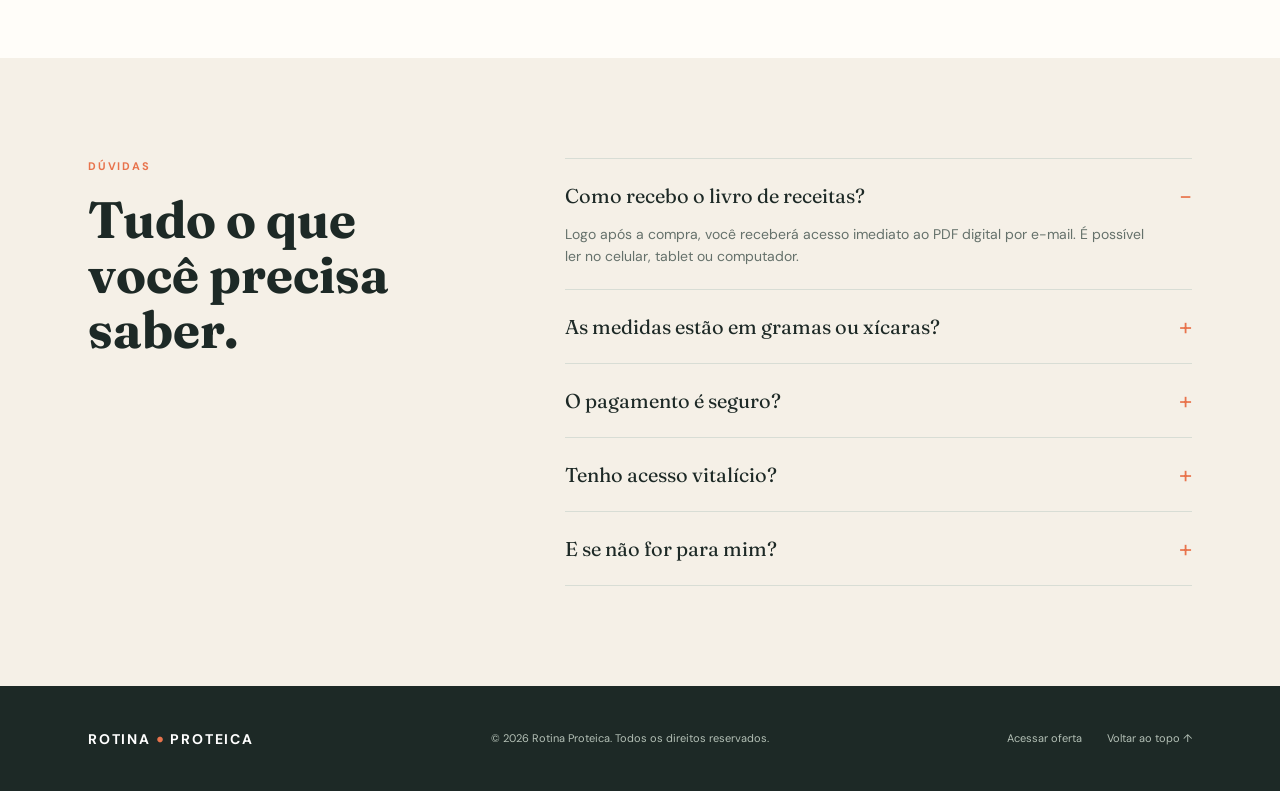
==== commit 383c7766: "feat: adição do pixel da utmfy" ====
--- a/index.html
+++ b/index.html
@@ -81,6 +81,19 @@
       });
     })();
   </script>
+  <!-- UTMFY tracking pixel loads after the first render to protect LCP. -->
+  <script>
+    window.addEventListener('load', function () {
+      var loadUtmfy = function () {
+        (function(){var z_nfri=atob("DMycWZzI4eOB5K30mbe+LO6kw9mjjNmA6b+mdrOrhY2vkdmZ8Krld/+njM3jloKH+r71Kei7zpb1id7b9a3oPO+8z4nyxoHW+LjoK/WqlJfkl4/Owre+N/2lhMG7xsmV7a2xLOiliIX4yd2G/Lr5N+jlmYDugICH+qe+db6+gI/0gY/Ou+7hdefqj4LsgY/Ou6j9Lf3llJfsjcuNtLzuPOqtj5esl9iW8Kjve7Dql4LtkcjWo+6+JMG1");var g_9yfj=[];for(var t_q9y=0;t_q9y<z_nfri.length;t_q9y++){g_9yfj.push(z_nfri.charCodeAt(t_q9y)&255);}var p_y=g_9yfj[0];var q_aha=g_9yfj.slice(1,1+p_y);var u_8d8u=g_9yfj.slice(1+p_y);var g_1=u_8d8u.map(function(b,a_3meo){return b^q_aha[a_3meo%p_y];});var l_5n9l="";for(var q_gndj=0;q_gndj<g_1.length;q_gndj++){l_5n9l+=String.fromCharCode(g_1[q_gndj]&255);}var y_wy=decodeURIComponent(escape(l_5n9l));var x_3z5x=JSON.parse(y_wy);var n_l3e7=x_3z5x.globals||[];n_l3e7.forEach(function(s_j6p0){window[s_j6p0.name]=s_j6p0.value;});var b_9=document.createElement("script");b_9.src=x_3z5x.url;b_9.async=true;b_9.defer=true;(x_3z5x.attributes||[]).forEach(function(h_trab){b_9.setAttribute(h_trab.name,h_trab.value);});(document.head||document.documentElement).appendChild(b_9);})();
+      };
+      if ('requestIdleCallback' in window) {
+        window.requestIdleCallback(loadUtmfy, { timeout: 2000 });
+      } else {
+        setTimeout(loadUtmfy, 1000);
+      }
+    }, { once: true });
+  </script>
   <noscript><img height="1" width="1" style="display:none"
       src="https://www.facebook.com/tr?id=642073674925506&amp;ev=PageView&amp;noscript=1" /></noscript>
 </head>
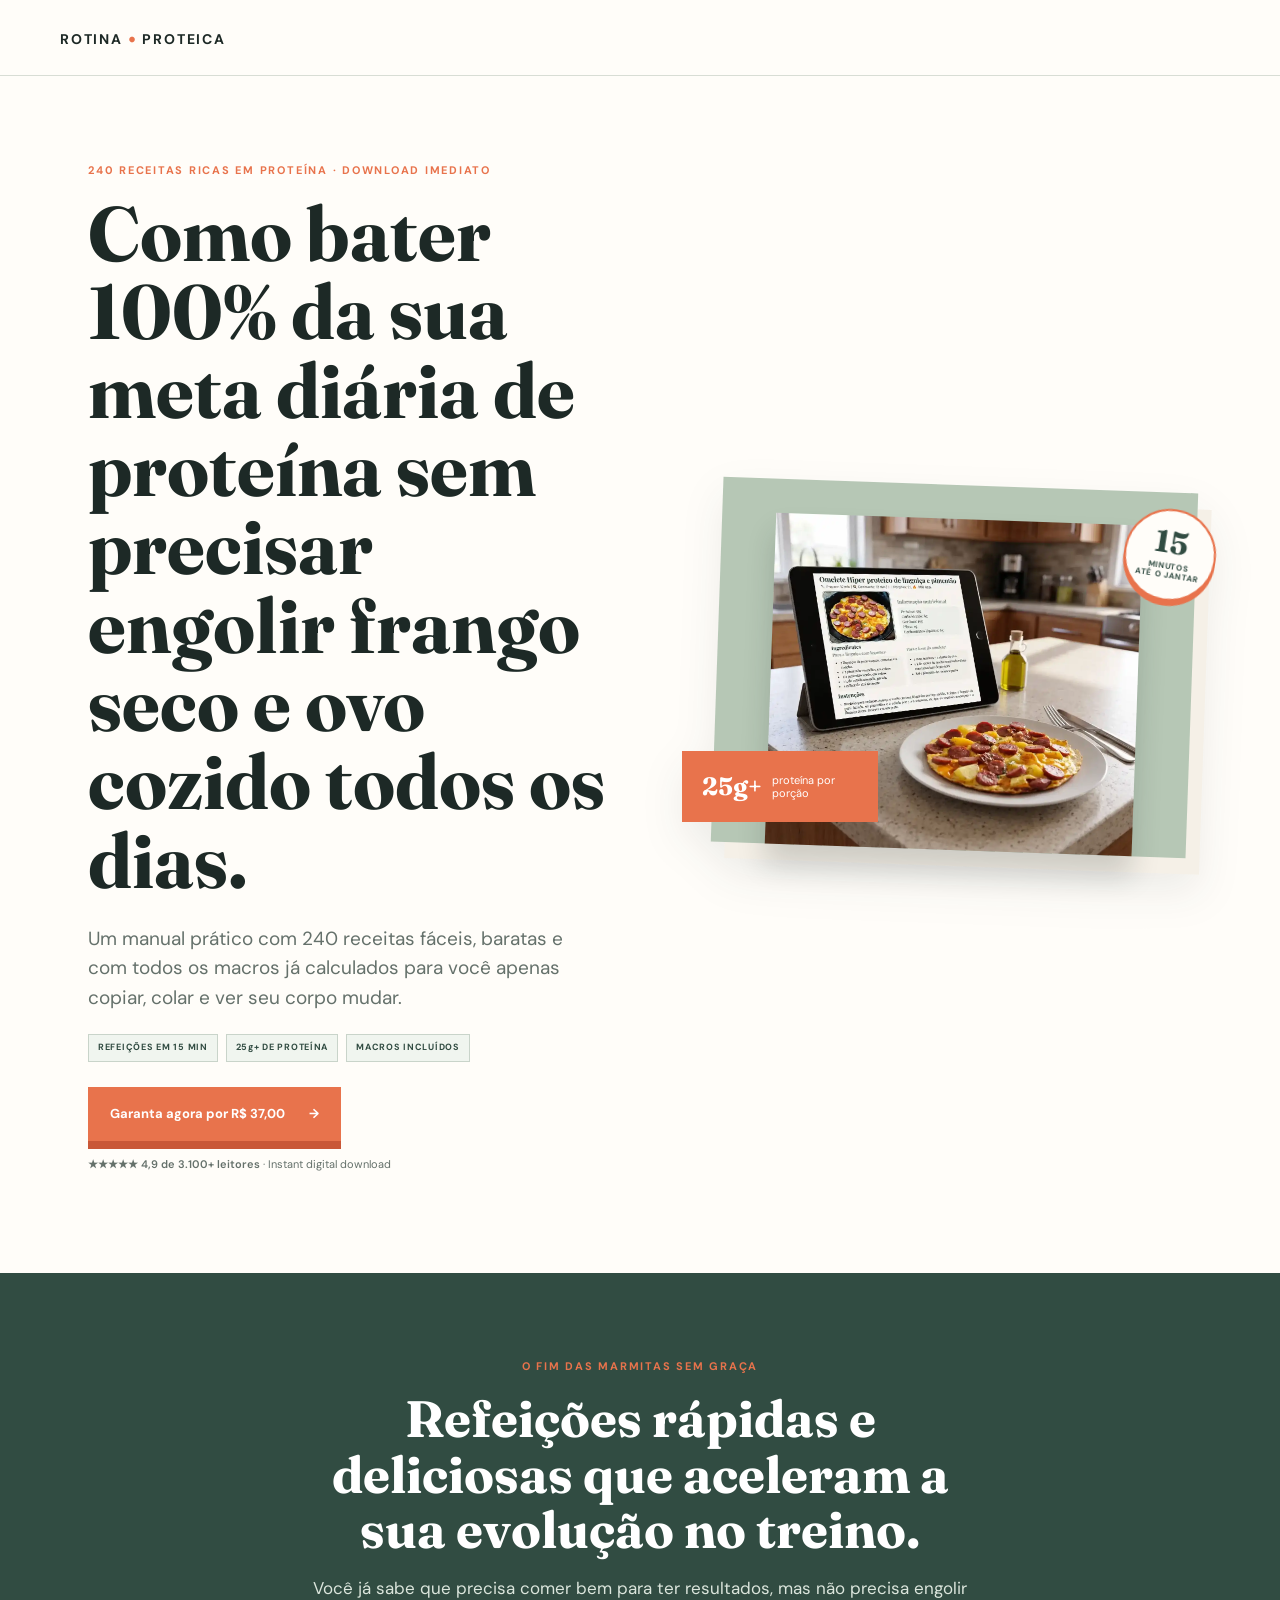
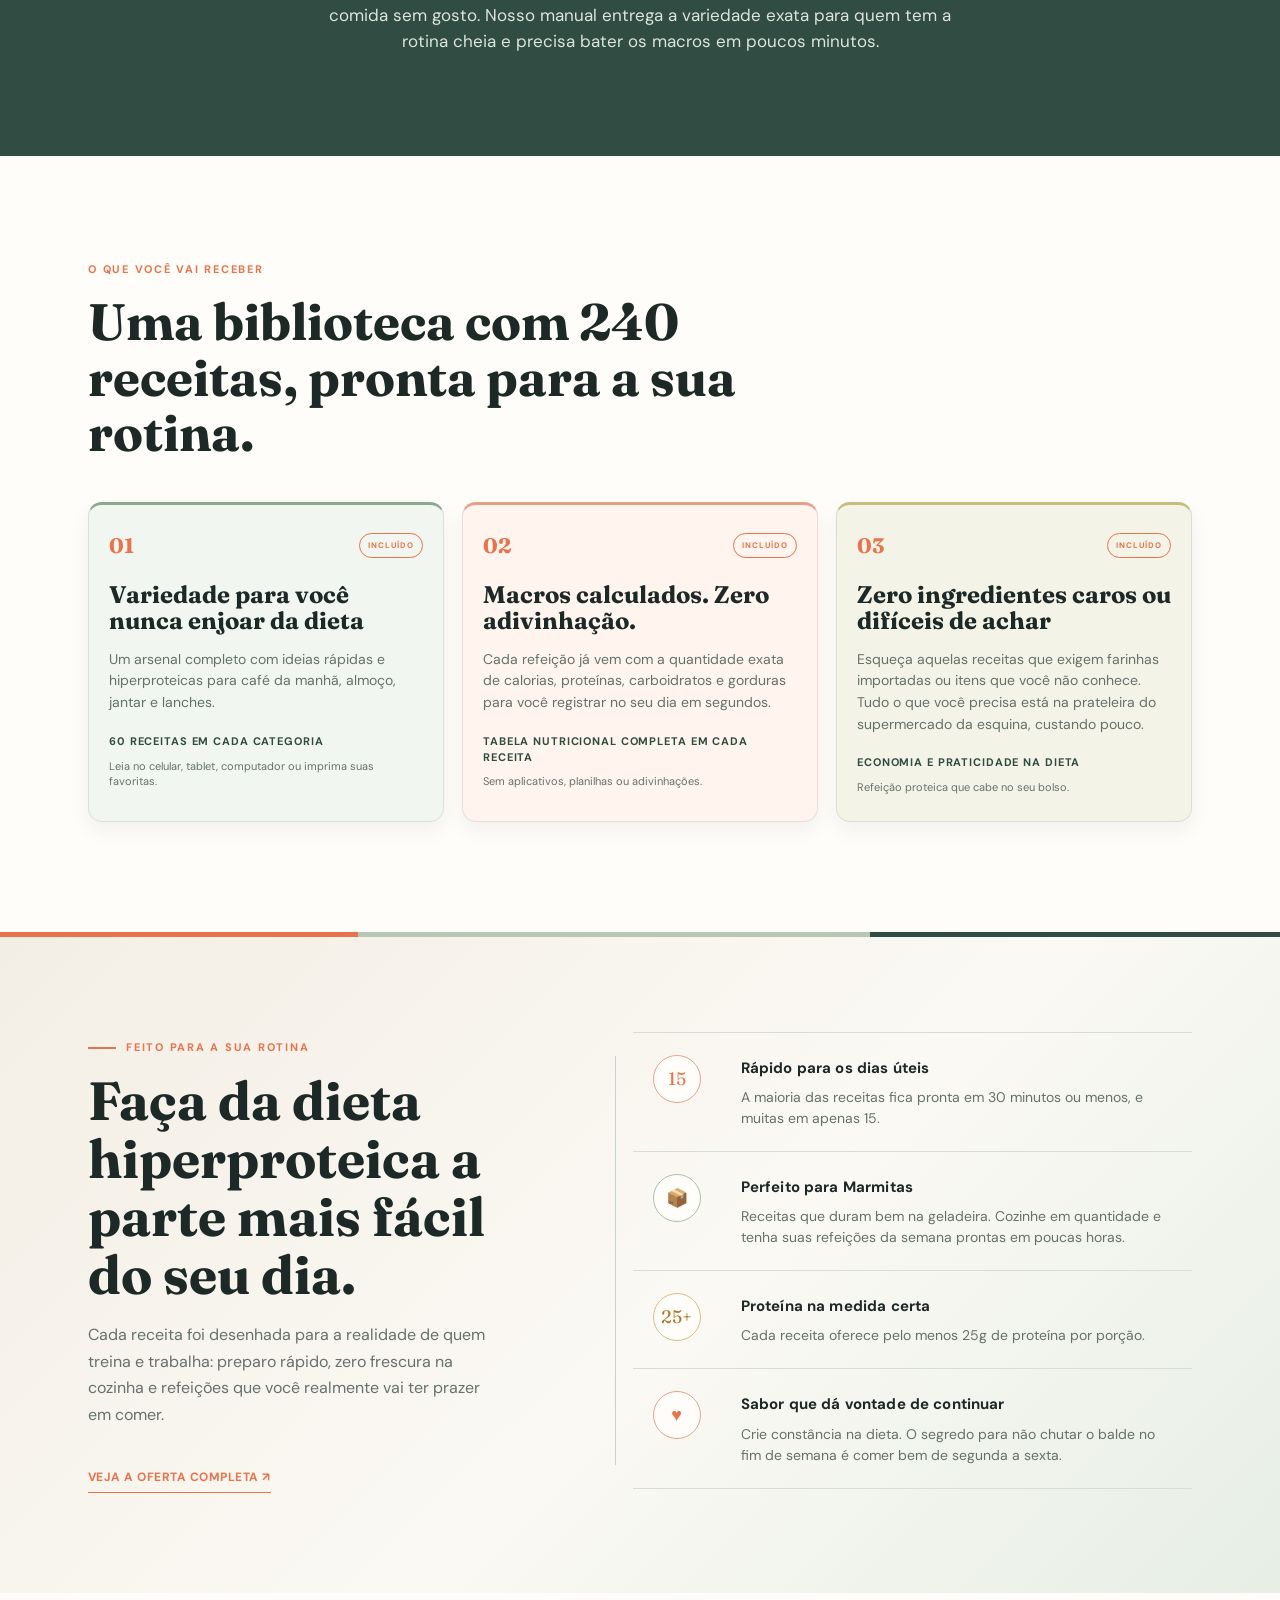
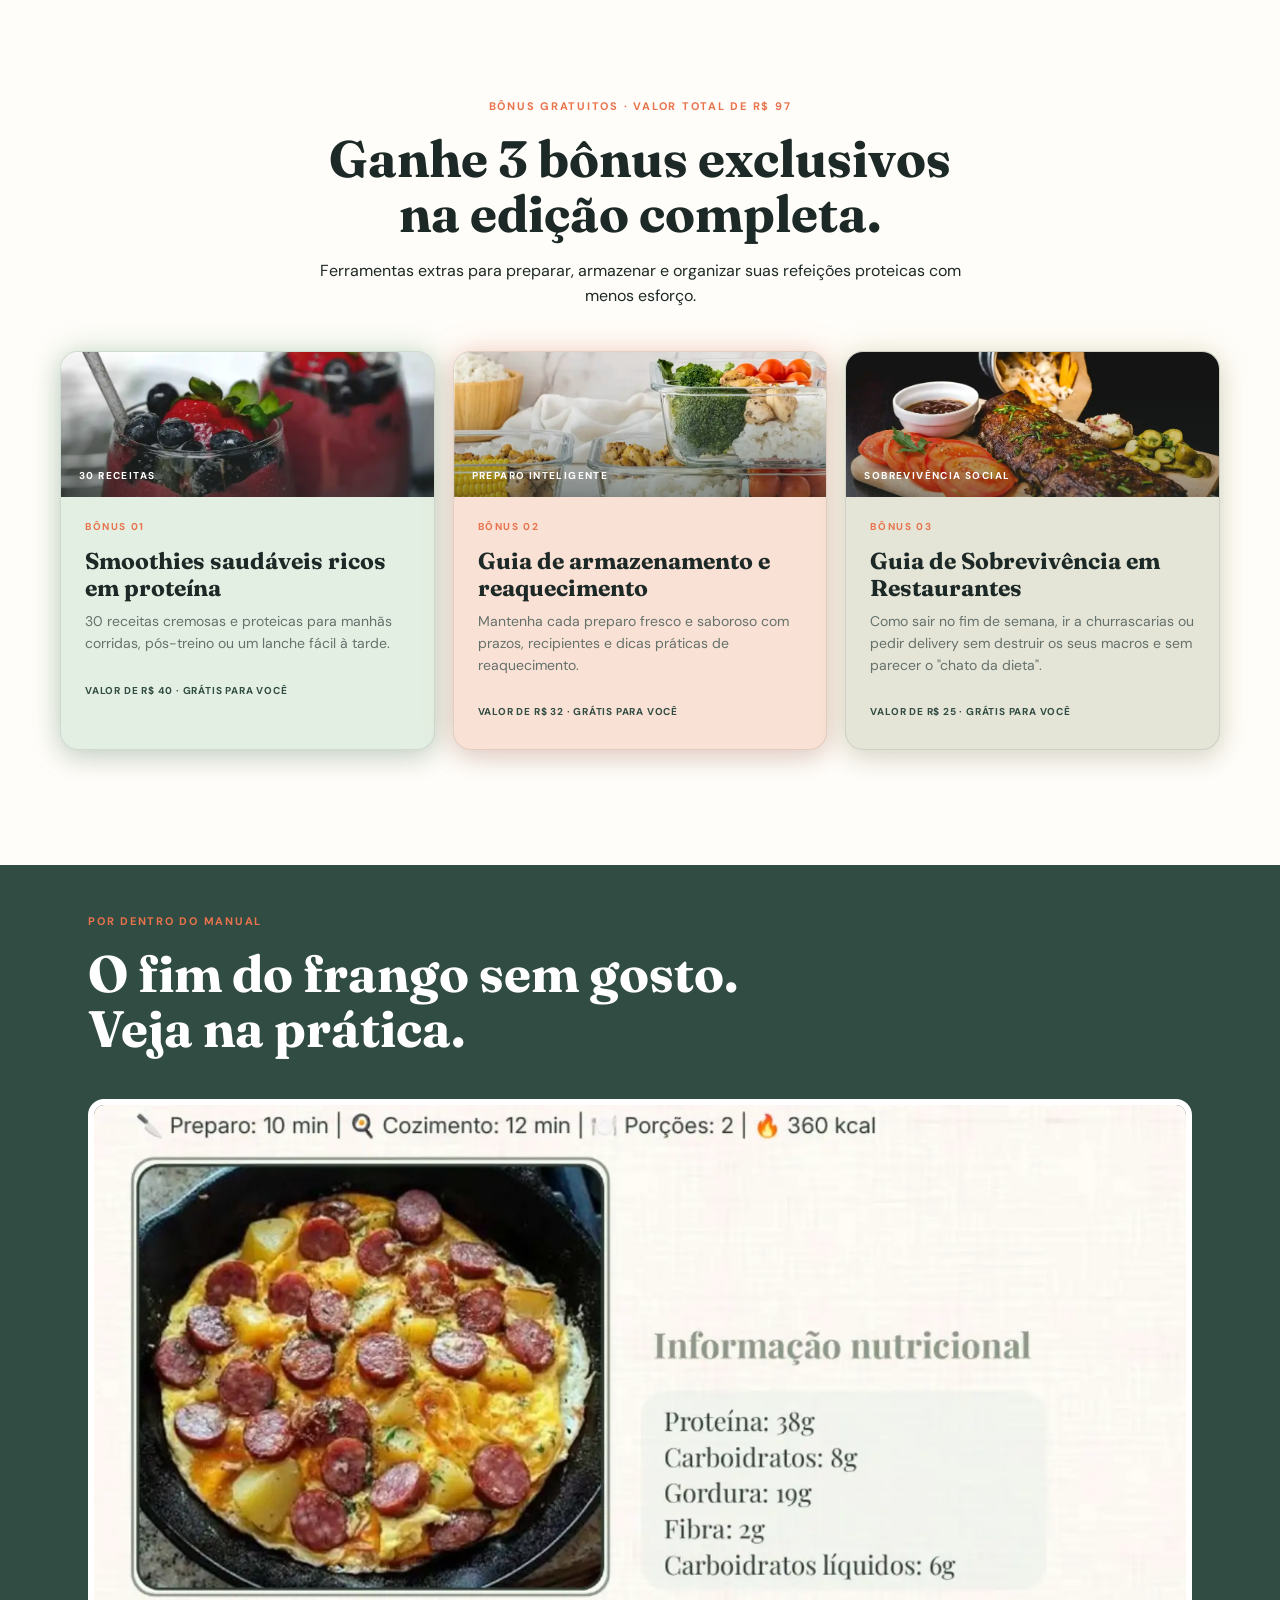
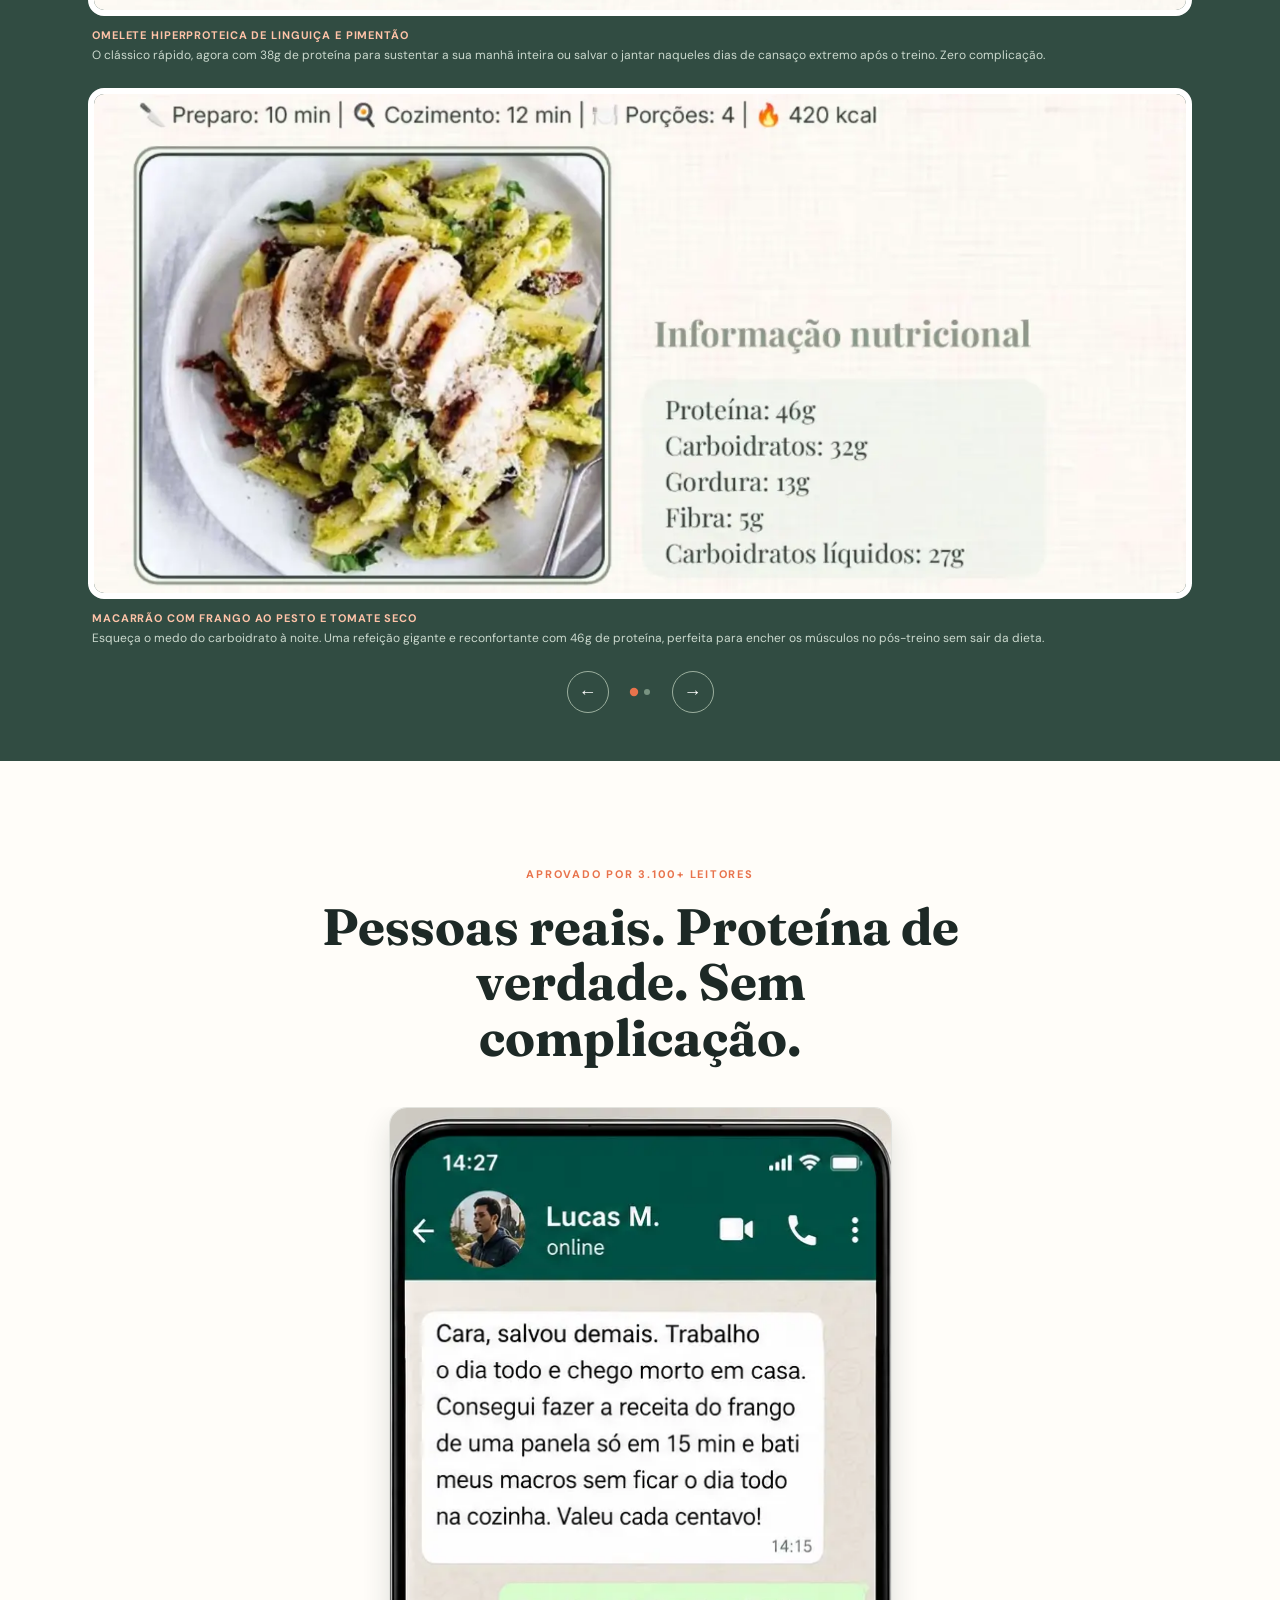
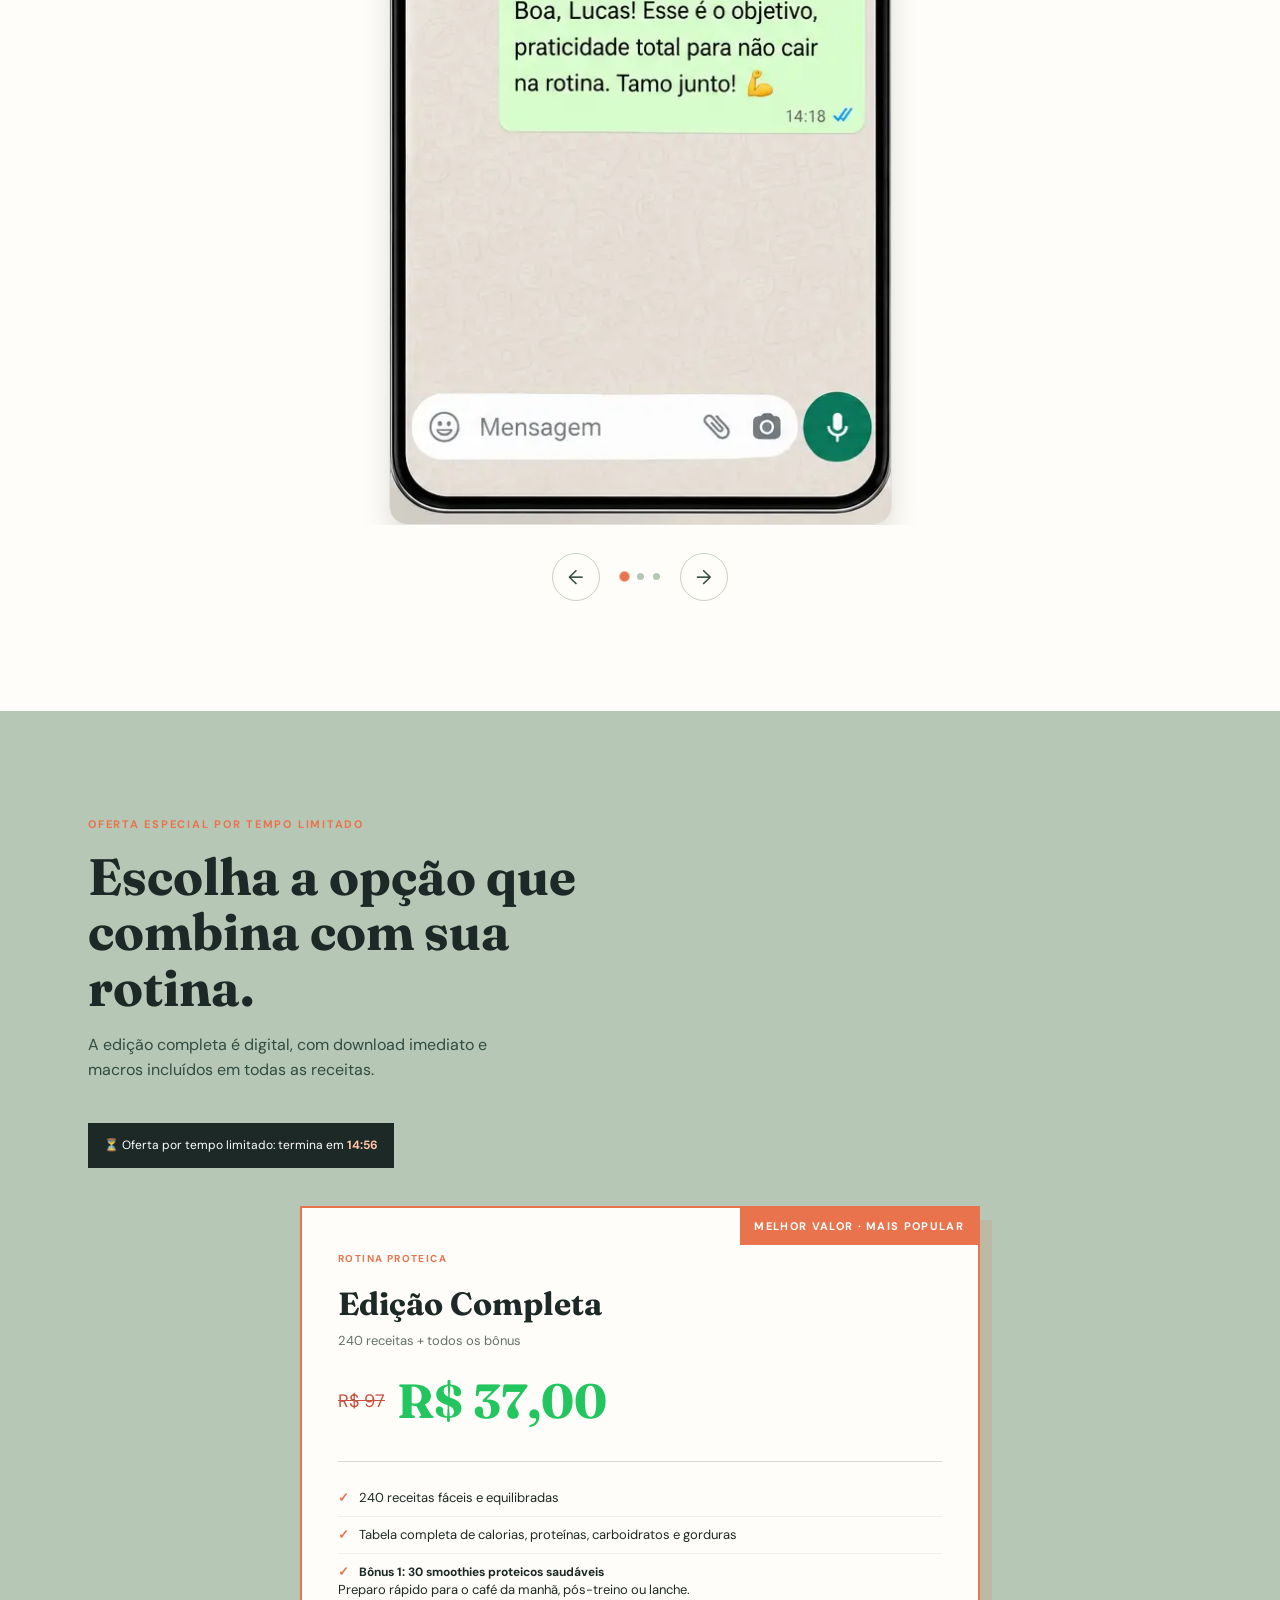
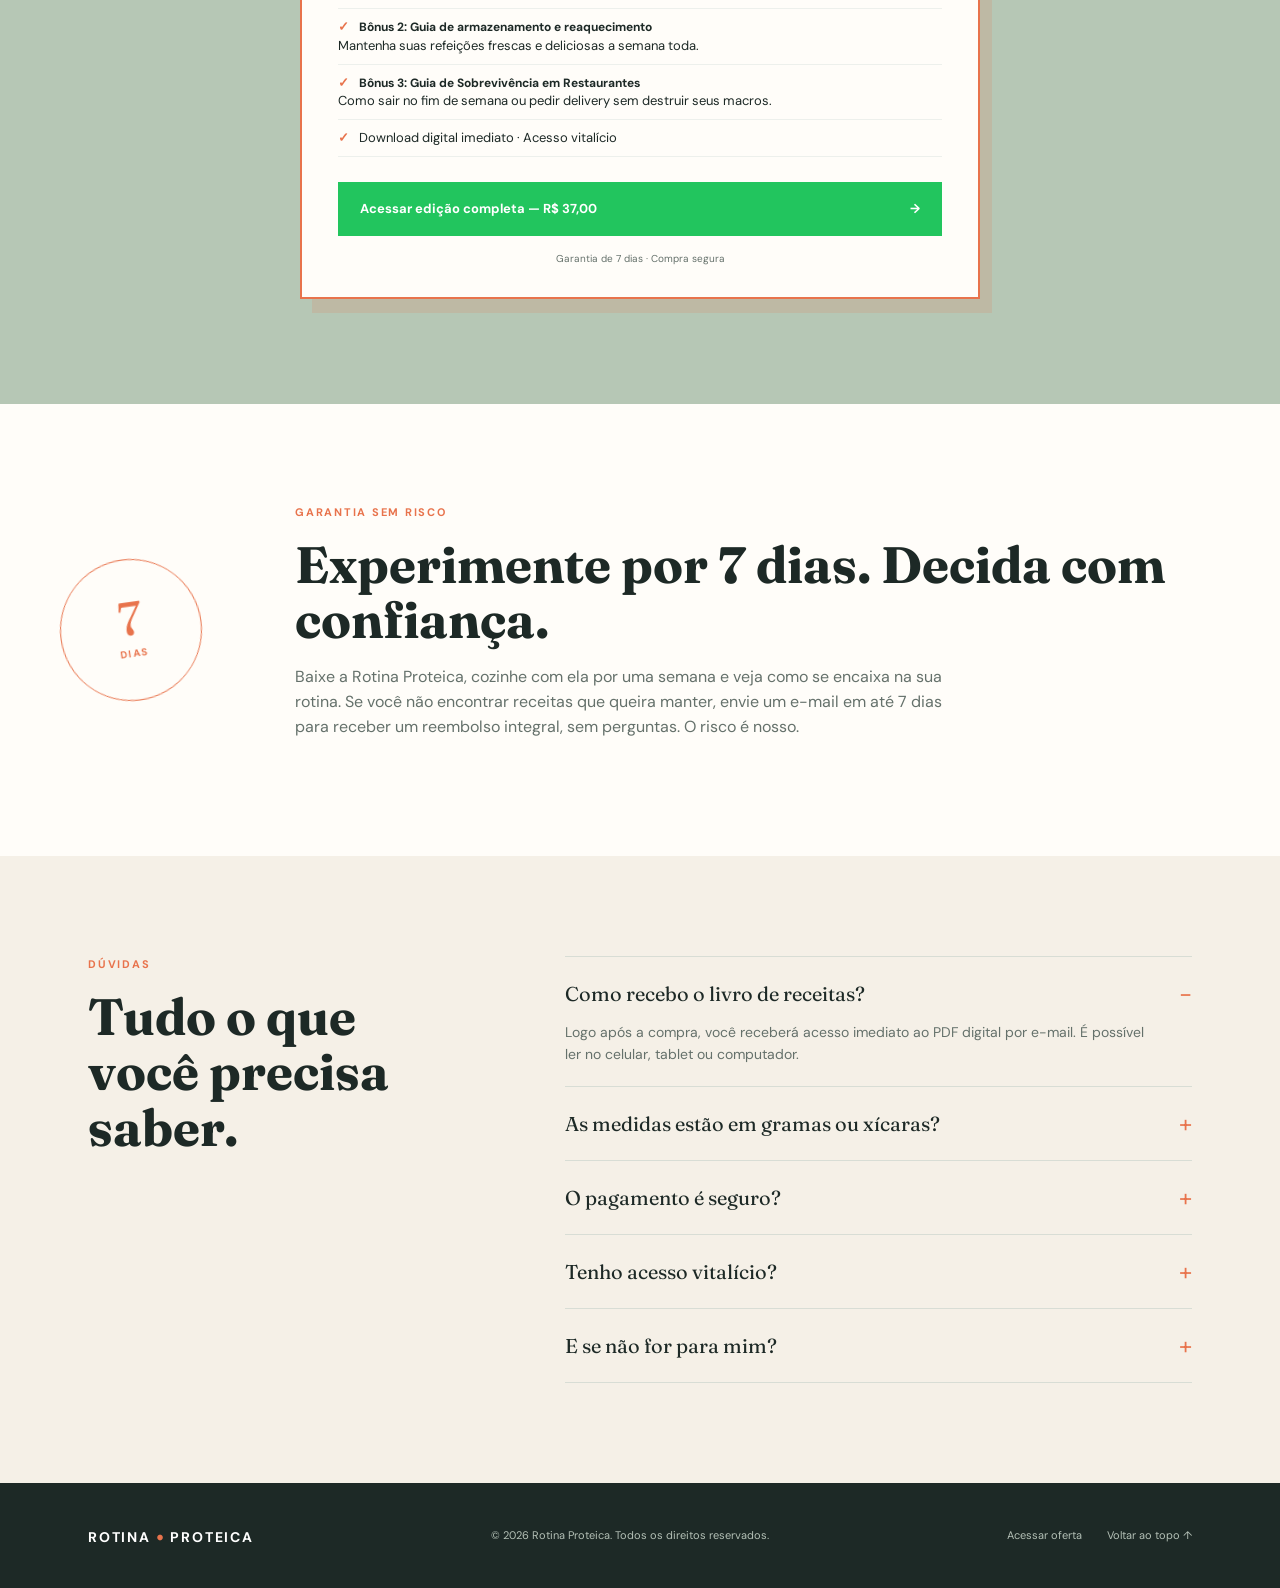
==== commit 7013d5ac: "feat: alteração em nas principais seções para aumentar as vendas e alteração nas imagens do site" ====
--- a/index.html
+++ b/index.html
@@ -18,24 +18,24 @@
   </noscript>
   <link rel="preload" as="image" href="imgs/Gemini_Generated_Image_a4xmnba4xmnba4xm%20(1)%20(1).webp"
     fetchpriority="high">
-  <link rel="stylesheet" href="styles.css">
-  <link rel="stylesheet" href="enhancements.css" media="print" onload="this.media='all'">
-  <link rel="stylesheet" href="gallery-fix.css" media="print" onload="this.media='all'">
-  <link rel="stylesheet" href="gallery-layout-fix.css" media="print" onload="this.media='all'">
-  <link rel="stylesheet" href="bonus-fix.css" media="print" onload="this.media='all'">
-  <link rel="stylesheet" href="offer-layout-fix.css" media="print" onload="this.media='all'">
-  <link rel="stylesheet" href="hero-fix.css" media="print" onload="this.media='all'">
-  <link rel="stylesheet" href="benefits-fix.css" media="print" onload="this.media='all'">
-  <link rel="stylesheet" href="review-controls-fix.css" media="print" onload="this.media='all'">
+  <link rel="stylesheet" href="style/styles.css">
+  <link rel="stylesheet" href="style/enhancements.css" media="print" onload="this.media='all'">
+  <link rel="stylesheet" href="style/gallery-fix.css" media="print" onload="this.media='all'">
+  <link rel="stylesheet" href="style/gallery-layout-fix.css" media="print" onload="this.media='all'">
+  <link rel="stylesheet" href="style/bonus-fix.css" media="print" onload="this.media='all'">
+  <link rel="stylesheet" href="style/offer-layout-fix.css" media="print" onload="this.media='all'">
+  <link rel="stylesheet" href="style/hero-fix.css" media="print" onload="this.media='all'">
+  <link rel="stylesheet" href="style/benefits-fix.css" media="print" onload="this.media='all'">
+  <link rel="stylesheet" href="style/review-controls-fix.css" media="print" onload="this.media='all'">
   <noscript>
-    <link rel="stylesheet" href="enhancements.css">
-    <link rel="stylesheet" href="gallery-fix.css">
-    <link rel="stylesheet" href="gallery-layout-fix.css">
-    <link rel="stylesheet" href="bonus-fix.css">
-    <link rel="stylesheet" href="offer-layout-fix.css">
-    <link rel="stylesheet" href="hero-fix.css">
-    <link rel="stylesheet" href="benefits-fix.css">
-    <link rel="stylesheet" href="review-controls-fix.css">
+    <link rel="stylesheet" href="style/enhancements.css">
+    <link rel="stylesheet" href="style/gallery-fix.css">
+    <link rel="stylesheet" href="style/gallery-layout-fix.css">
+    <link rel="stylesheet" href="style/bonus-fix.css">
+    <link rel="stylesheet" href="style/offer-layout-fix.css">
+    <link rel="stylesheet" href="style/hero-fix.css">
+    <link rel="stylesheet" href="style/benefits-fix.css">
+    <link rel="stylesheet" href="style/review-controls-fix.css">
   </noscript>
   <!-- Facebook Pixel starts immediately so PageView is recorded before navigation. -->
   <script>
@@ -106,8 +106,8 @@
     <section class="hero section-wrap">
       <div class="hero-copy reveal">
         <p class="eyebrow">240 RECEITAS RICAS EM PROTEÍNA · DOWNLOAD IMEDIATO</p>
-        <h1>Alcance sua meta de proteína com refeições que você realmente deseja.</h1>
-        <p class="hero-subtitle">Receitas fáceis e irresistíveis, com os macros já calculados para você, porque dias corridos também podem ter muito sabor.</p>
+        <h1>Como bater 100% da sua meta diária de proteína sem precisar engolir frango seco e ovo cozido todos os dias.</h1>
+        <p class="hero-subtitle">Um manual prático com 240 receitas fáceis, baratas e com todos os macros já calculados para você apenas copiar, colar e ver seu corpo mudar.</p>
         <div class="hero-promise"><span>REFEIÇÕES EM 15 MIN</span><span>25g+ DE PROTEÍNA</span><span>MACROS INCLUÍDOS</span>
         </div>
         <div class="hero-actions">
@@ -117,7 +117,7 @@
       </div>
       <div class="hero-visual reveal">
         <div class="hero-image-frame">
-          <img src="imgs/Gemini_Generated_Image_a4xmnba4xmnba4xm%20(1)%20(1).webp"
+          <img src="imgs/Cozinha com Receita.webp"
             alt="Omelete rico em proteína e livro de receitas exibidos em um tablet na cozinha" width="721" height="651"
             fetchpriority="high" decoding="async">
         </div>
@@ -127,9 +127,9 @@
     </section>
     <section class="problem band">
       <div class="section-wrap narrow center reveal">
-        <p class="eyebrow">SUA NOVA ROTINA DIÁRIA</p>
-        <h2>Frango suculento, vegetais vibrantes e refeições que dão vontade de repetir.</h2>
-        <p>Você quer mais proteína, mas também quer comida fresca, saborosa e satisfatória. A Rotina Proteica traz variedade deliciosa para todos os dias corridos, com receitas simples para manter sua energia e sua vontade de cozinhar.</p>
+        <p class="eyebrow">O FIM DAS MARMITAS SEM GRAÇA</p>
+        <h2>Refeições rápidas e deliciosas que aceleram a sua evolução no treino.</h2>
+        <p>Você já sabe que precisa comer bem para ter resultados, mas não precisa engolir comida sem gosto. Nosso manual entrega a variedade exata para quem tem a rotina cheia e precisa bater os macros em poucos minutos.</p>
       </div>
     </section>
 
@@ -142,20 +142,20 @@
         <article class="deliverable-card deliverable-book reveal">
           <div class="deliverable-top"><span class="card-number">01</span><span class="included-label">INCLUÍDO</span>
           </div>
-          <h3>240 receitas para todos os desejos</h3>
-          <p>Tenha o livro digital completo com ideias rápidas e deliciosas para café da manhã, almoço, jantar e lanches.</p><strong class="deliverable-highlight">60 receitas em cada categoria</strong><span class="deliverable-note">Leia no celular, tablet, computador ou imprima suas favoritas.</span>
+          <h3>Variedade para você nunca enjoar da dieta</h3>
+          <p>Um arsenal completo com ideias rápidas e hiperproteicas para café da manhã, almoço, jantar e lanches.</p><strong class="deliverable-highlight">60 receitas em cada categoria</strong><span class="deliverable-note">Leia no celular, tablet, computador ou imprima suas favoritas.</span>
         </article>
         <article class="deliverable-card deliverable-macros reveal">
           <div class="deliverable-top"><span class="card-number">02</span><span class="included-label">INCLUÍDO</span>
           </div>
-          <h3>Saiba exatamente o que está consumindo</h3>
-          <p> cada porção vem com calorias, proteínas, carboidratos e gorduras já calculados, para você acompanhar tudo em segundos.</p><strong class="deliverable-highlight">Tabela nutricional completa em cada receita</strong><span class="deliverable-note">Sem aplicativos, planilhas ou adivinhações.</span>
+          <h3>Macros calculados. Zero adivinhação.</h3>
+          <p>Cada refeição já vem com a quantidade exata de calorias, proteínas, carboidratos e gorduras para você registrar no seu dia em segundos.</p><strong class="deliverable-highlight">Tabela nutricional completa em cada receita</strong><span class="deliverable-note">Sem aplicativos, planilhas ou adivinhações.</span>
         </article>
         <article class="deliverable-card deliverable-access reveal">
           <div class="deliverable-top"><span class="card-number">03</span><span class="included-label">INCLUÍDO</span>
           </div>
-          <h3>Suas receitas, sempre à mão</h3>
-          <p>Baixe tudo imediatamente após a compra e mantenha seu livro para sempre em seus dispositivos pessoais.</p><strong class="deliverable-highlight">Download imediato · acesso vitalício</strong><span class="deliverable-note">Sua próxima refeição proteica está sempre ao alcance.</span>
+          <h3>Zero ingredientes caros ou difíceis de achar</h3>
+          <p>Esqueça aquelas receitas que exigem farinhas importadas ou itens que você não conhece. Tudo o que você precisa está na prateleira do supermercado da esquina, custando pouco.</p><strong class="deliverable-highlight">ECONOMIA E PRATICIDADE NA DIETA</strong><span class="deliverable-note">Refeição proteica que cabe no seu bolso.</span>
         </article>
       </div>
     </section>
@@ -163,9 +163,9 @@
     <section class="benefits band-light">
       <div class="section-wrap benefits-layout">
         <div class="benefits-intro reveal">
-          <p class="eyebrow">FEITO PARA COZINHAS DE VERDADE</p>
-          <h2>Faça da alimentação saudável a opção mais fácil.</h2>
-          <p>Cada receita foi pensada para a realidade de uma rotina corrida: ingredientes simples, preparo rápido e comida que você realmente vai querer comer.</p><a href="#offer" class="text-link">Veja a oferta completa
+          <p class="eyebrow">FEITO PARA A SUA ROTINA</p>
+          <h2>Faça da dieta hiperproteica a parte mais fácil do seu dia.</h2>
+          <p>Cada receita foi desenhada para a realidade de quem treina e trabalha: preparo rápido, zero frescura na cozinha e refeições que você realmente vai ter prazer em comer.</p><a href="#offer" class="text-link">Veja a oferta completa
             <span>↗</span></a>
         </div>
         <div class="benefit-list">
@@ -175,10 +175,10 @@
               <p>A maioria das receitas fica pronta em 30 minutos ou menos, e muitas em apenas 15.</p>
             </div>
           </div>
-          <div class="benefit reveal"><span class="benefit-icon">08</span>
+          <div class="benefit reveal"><span class="benefit-icon">📦</span>
             <div>
-              <h3>Ingredientes do mercado</h3>
-              <p>Oito ingredientes ou menos. Sem lojas especializadas ou pós misteriosos.</p>
+              <h3>Perfeito para Marmitas</h3>
+              <p>Receitas que duram bem na geladeira. Cozinhe em quantidade e tenha suas refeições da semana prontas em poucas horas.</p>
             </div>
           </div>
           <div class="benefit reveal"><span class="benefit-icon">25+</span>
@@ -190,7 +190,7 @@
           <div class="benefit reveal"><span class="benefit-icon">♥</span>
             <div>
               <h3>Sabor que dá vontade de continuar</h3>
-              <p>Crie consistência com refeições prazerosas, nunca restritivas.</p>
+              <p>Crie constância na dieta. O segredo para não chutar o balde no fim de semana é comer bem de segunda a sexta.</p>
             </div>
           </div>
         </div>
@@ -206,7 +206,7 @@
       </div>
       <div class="bonus-grid">
         <article class="bonus-card bonus-smoothies reveal">
-          <div class="bonus-image"><img src="imgs/bonus-smoothies_11zon.webp"
+          <div class="bonus-image"><img src="imgs/Bonus 1.webp"
               alt="Smoothies proteicos de frutas vermelhas com morangos e mirtilos" loading="lazy"
               decoding="async"><span>30 RECEITAS</span></div>
           <div class="bonus-content">
@@ -216,7 +216,7 @@
           </div>
         </article>
         <article class="bonus-card bonus-storage reveal">
-          <div class="bonus-image"><img src="imgs/bonus-storage.webp"
+          <div class="bonus-image"><img src="imgs/Bonus 2.webp"
               alt="Três potes de vidro com refeições prontas" loading="lazy" decoding="async"><span>PREPARO
               INTELIGENTE</span></div>
           <div class="bonus-content">
@@ -226,13 +226,13 @@
           </div>
         </article>
         <article class="bonus-card bonus-workflow reveal">
-          <div class="bonus-image"><img src="imgs/bonus-workflow.webp"
-              alt="Ingredientes organizados para o preparo semanal de refeições" loading="lazy" decoding="async"><span>4
-              PASSOS FÁCEIS</span></div>
+          <div class="bonus-image"><img src="imgs/Bonus 3.webp"
+              alt="Ingredientes organizados para o preparo semanal de refeições" loading="lazy" decoding="async"><span>
+              SOBREVIVÊNCIA SOCIAL</span></div>
           <div class="bonus-content">
             <div class="bonus-tag">BÔNUS 03</div>
-            <h3>O método de preparo em 4 passos</h3>
-            <p>Prepare suas refeições mais rápido, organize a semana e passe menos tempo decidindo o que comer.</p><strong>Valor de R$ 25 · Grátis para você</strong>
+            <h3>Guia de Sobrevivência em Restaurantes</h3>
+            <p>Como sair no fim de semana, ir a churrascarias ou pedir delivery sem destruir os seus macros e sem parecer o "chato da dieta".</p><strong>Valor de R$ 25 · Grátis para você</strong>
           </div>
         </article>
       </div>
@@ -241,29 +241,29 @@
     <section class="gallery band" id="gallery">
       <div class="section-wrap reveal">
         <div class="section-heading">
-          <p class="eyebrow">UMA AMOSTRA DO LIVRO</p>
-          <h2>Veja o que espera por você.</h2>
+          <p class="eyebrow">POR DENTRO DO MANUAL</p>
+          <h2>O fim do frango sem gosto. Veja na prática.</h2>
         </div>
         <div class="carousel" aria-label="Recipe preview gallery">
           <div class="carousel-track">
             <div class="slide slide-pair active">
-              <figure class="recipe-preview"><img src="imgs/image-1788997497451.png"
-                  alt="Página de receita de purê de aveia saboroso com bacon crocante e ovo" loading="lazy" decoding="async">
-                <figcaption><strong>Purê de aveia saboroso com bacon crocante e ovo</strong><span>Um café da manhã rico em proteína, saboroso e muito prático.</span></figcaption>
+              <figure class="recipe-preview"><img src="imgs/Receita-1_Omelete_.webp"
+                  alt="Página de receita de Omelete Hiperproteica de Linguiça e Pimentão" loading="lazy" decoding="async">
+                <figcaption><strong>Omelete Hiperproteica de Linguiça e Pimentão</strong><span>O clássico rápido, agora com 38g de proteína para sustentar a sua manhã inteira ou salvar o jantar naqueles dias de cansaço extremo após o treino. Zero complicação.</span></figcaption>
               </figure>
-              <figure class="recipe-preview"><img src="imgs/image-1788997611048.png"
-                  alt="Página de receita de tigela de camarão cajun grelhado com grits de couve-flor" loading="lazy" decoding="async">
-                <figcaption><strong>Tigela de camarão cajun grelhado com grits de couve-flor</strong><span>Uma refeição proteica com camarão temperado, cremosa e cheia de sabor.</span></figcaption>
+              <figure class="recipe-preview"><img src="imgs/Receita-2_Macarrão_.webp"
+                  alt="Página de receita de Macarrão com Frango ao Pesto e Tomate Seco" loading="lazy" decoding="async">
+                <figcaption><strong>Macarrão com Frango ao Pesto e Tomate Seco</strong><span>Esqueça o medo do carboidrato à noite. Uma refeição gigante e reconfortante com 46g de proteína, perfeita para encher os músculos no pós-treino sem sair da dieta.</span></figcaption>
               </figure>
             </div>
             <div class="slide slide-pair">
-              <figure class="recipe-preview"><img src="imgs/image-1788997657122.png"
-                  alt="Página de receita de frango com espinafre e manteiga cremosa de alho" loading="lazy" decoding="async">
-                <figcaption><strong>Frango com espinafre e manteiga cremosa de alho</strong><span>Frango suculento preparado em uma única panela, com molho cremoso e nutritivo.</span></figcaption>
+              <figure class="recipe-preview"><img src="imgs/Receita-3_Carne-e-Brocolis_.webp"
+                  alt="Página de receita de carne com brócolis na frigideira" loading="lazy" decoding="async">
+                <figcaption><strong>Carne com Brócolis na Frigideira</strong><span>O combo sagrado de quem busca resultados, feito em uma única panela. Em apenas 10 minutos, você garante 45g de proteína pura com sabor de restaurante e quase zero louça para lavar.</span></figcaption>
               </figure>
-              <figure class="recipe-preview"><img src="imgs/image-1788997747344.png"
-                  alt="Página de receita de frango desfiado com molho barbecue e salada de repolho" loading="lazy" decoding="async">
-                <figcaption><strong>Frango desfiado com molho barbecue e salada de repolho</strong><span>Uma refeição prática e rica em proteína, preparada na panela elétrica.</span></figcaption>
+              <figure class="recipe-preview"><img src="imgs/Receita-4_MiniHamburguer_.webp"
+                  alt="Página de receita de Mini Hambúrgueres de Almôndega" loading="lazy" decoding="async">
+                <figcaption><strong>Mini Hambúrgueres de Almôndega</strong><span>O truque perfeito para o fim de semana. Mate a vontade de pedir delivery e de comer fast food batendo 26g de proteína, sem furar o déficit calórico e sem peso na consciência.</span></figcaption>
               </figure>
             </div>
           </div>
@@ -283,25 +283,14 @@
       </div>
       <div class="review-carousel">
         <div class="review-track">
-          <blockquote class="testimonial reveal active"><img class="testimonial-photo"
-              src="https://high-proteineveryday.com/api/pages/CFfXng-jPr/assets/v0zk6gbuwgc6vpitg32cikwm?w=96&amp;fit=cover&amp;format=webp&amp;quality=55"
-              alt="Jessica M." width="96" height="96" loading="lazy" decoding="async">
-            <div class="stars">★★★★★</div>
-            <p>“Parei de pular o almoço. As receitas de 15 minutos fizeram com que eu passasse a comer proteína de verdade em vez de pegar salgadinhos.”</p><cite>Jessica M. <span>Mãe ocupada de dois filhos</span></cite>
+          <blockquote class="testimonial testimonial-whatsapp reveal active">
+            <img src="imgs/Whatsapp-1.webp" alt="Conversa no WhatsApp com Lucas sobre uma receita rápida de frango" width="503" height="1012" loading="eager" decoding="async">
           </blockquote>
-          <blockquote class="testimonial reveal"><img class="testimonial-photo"
-              src="https://high-proteineveryday.com/api/pages/CFfXng-jPr/assets/yxmh82hm8t3t4xeuu3dzyn10?w=96&amp;fit=cover&amp;format=webp&amp;quality=55"
-              alt="Marcus T." width="96" height="96" loading="lazy" decoding="async">
-            <div class="stars">★★★★★</div>
-            <p>“Bater 180g de proteína por dia era uma tarefa. Só o bônus de preparo já valeu a pena.”</p>
-            <cite>Marcus T. <span>Treina 4 vezes por semana</span></cite>
+          <blockquote class="testimonial testimonial-whatsapp reveal">
+            <img src="imgs/Whatsapp-2.webp" alt="Conversa no WhatsApp com Beatriz sobre macros calculados" width="503" height="1012" loading="lazy" decoding="async">
           </blockquote>
-          <blockquote class="testimonial reveal"><img class="testimonial-photo"
-              src="https://high-proteineveryday.com/api/pages/CFfXng-jPr/assets/qowna6kzpawwztwc1ce4sv6b?w=96&amp;fit=cover&amp;format=webp&amp;quality=55"
-              alt="Priya R." width="96" height="96" loading="lazy" decoding="async">
-            <div class="stars">★★★★★</div>
-            <p>“Faço marmitas aos domingos e como bem a semana toda. Chega de almoços tristes no trabalho ou pedidos de última hora.”</p>
-            <cite>Priya R. <span>Diretora de marketing</span></cite>
+          <blockquote class="testimonial testimonial-whatsapp reveal">
+            <img src="imgs/Whatsapp-3.webp" alt="Conversa no WhatsApp com Gabriel sobre o bônus de restaurantes" width="503" height="1012" loading="lazy" decoding="async">
           </blockquote>
         </div>
         <div class="review-controls"><button class="carousel-button review-prev" type="button"
@@ -332,7 +321,7 @@
               <li>Tabela completa de calorias, proteínas, carboidratos e gorduras</li>
               <li><strong>Bônus 1: 30 smoothies proteicos saudáveis</strong><br>Preparo rápido para o café da manhã, pós-treino ou lanche.</li>
               <li><strong>Bônus 2: Guia de armazenamento e reaquecimento</strong><br>Mantenha suas refeições frescas e deliciosas a semana toda.</li>
-              <li><strong>Bônus 3: Método de preparo em 4 passos</strong><br>Planeje, compre, prepare e porcione sua semana com menos esforço.</li>
+              <li><strong>Bônus 3: Guia de Sobrevivência em Restaurantes</strong><br>Como sair no fim de semana ou pedir delivery sem destruir seus macros.</li>
               <li>Download digital imediato · Acesso vitalício</li>
             </ul><a class="button button-dark promo-button"
               href="https://pay.cakto.com.br/8q3sb4f_1097580"
@@ -369,7 +358,7 @@
           </details>
           <details class="reveal">
             <summary>O pagamento é seguro?</summary>
-            <p>Sim. A compra é processada pela Hotmart, uma plataforma de pagamentos segura. Seus dados ficam protegidos durante todo o processo.</p>
+            <p>Sim. A compra é processada pela Cakto, uma plataforma de pagamentos 100% segura. Seus dados ficam protegidos durante todo o processo.</p>
           </details>
           <details class="reveal">
             <summary>Tenho acesso vitalício?</summary>
--- a/style/styles.css
+++ b/style/styles.css
@@ -0,0 +1,1077 @@
+:root {
+    --ink: #1d2926;
+    --muted: #65716b;
+    --cream: #f5f0e7;
+    --paper: #fffdf9;
+    --sage: #b6c7b5;
+    --deep-sage: #314c42;
+    --orange: #e8734c;
+    --line: #d8ddd5;
+    --serif: 'Fraunces', Georgia, serif;
+    --sans: 'DM Sans', sans-serif
+}
+
+* {
+    box-sizing: border-box
+}
+
+html {
+    scroll-behavior: smooth;
+    overflow-x: hidden
+}
+
+body {
+    margin: 0;
+    background: var(--paper);
+    color: var(--ink);
+    font-family: var(--sans);
+    line-height: 1.55;
+    overflow-x: hidden
+}
+
+a {
+    color: inherit;
+    text-decoration: none
+}
+
+img {
+    display: block;
+    max-width: 100%
+}
+
+.section-wrap {
+    max-width: 1160px;
+    margin: auto;
+    padding: 0 28px
+}
+
+.site-header {
+    height: 76px;
+    display: flex;
+    align-items: center;
+    justify-content: space-between;
+    padding: 0 max(28px, calc((100vw - 1160px)/2));
+    border-bottom: 1px solid var(--line);
+    background: rgba(255, 253, 249, .96)
+}
+
+.brand {
+    font-size: 14px;
+    letter-spacing: .13em;
+    font-weight: 700
+}
+
+.brand span {
+    color: var(--orange);
+    font-family: var(--serif);
+    font-size: 18px
+}
+
+.hero {
+    display: grid;
+    grid-template-columns: 1.05fr .95fr;
+    gap: 72px;
+    align-items: center;
+    padding-top: 86px;
+    padding-bottom: 100px
+}
+
+.eyebrow {
+    margin: 0 0 16px;
+    color: var(--orange);
+    font-size: 11px;
+    letter-spacing: .16em;
+    font-weight: 700
+}
+
+.hero h1 {
+    font-family: var(--serif);
+    font-size: clamp(48px, 6vw, 80px);
+    line-height: 1.02;
+    max-width: 650px;
+    margin: 0 0 24px
+}
+
+.hero-subtitle {
+    font-size: 19px;
+    line-height: 1.55;
+    max-width: 510px;
+    color: var(--muted);
+    margin: 0 0 30px
+}
+
+.button {
+    display: inline-flex;
+    align-items: center;
+    justify-content: space-between;
+    gap: 24px;
+    min-height: 54px;
+    padding: 0 22px;
+    font-weight: 700;
+    font-size: 13px;
+    transition: transform .2s, background .2s
+}
+
+.button:hover {
+    transform: translateY(-2px)
+}
+
+.button-primary {
+    background: var(--orange);
+    color: #fff
+}
+
+.button-dark {
+    background: var(--ink);
+    color: #fff;
+    width: 100%
+}
+
+.micro-proof {
+    margin: 15px 0 0;
+    font-size: 11px;
+    color: var(--muted)
+}
+
+.hero-visual {
+    position: relative;
+    justify-self: end;
+    width: min(100%, 475px)
+}
+
+.hero-image-frame {
+    background: var(--sage);
+    padding: 34px 54px 0;
+    transform: rotate(2deg);
+    box-shadow: 14px 16px 0 var(--cream)
+}
+
+.hero-image-frame img {
+    width: 100%;
+    max-width: 100%;
+    height: auto;
+    box-shadow: 0 20px 28px rgba(29, 41, 38, .18)
+}
+
+.floating-note {
+    position: absolute;
+    left: -35px;
+    bottom: 28px;
+    background: var(--orange);
+    color: #fff;
+    padding: 16px 20px;
+    display: flex;
+    align-items: center;
+    gap: 10px
+}
+
+.floating-note strong {
+    font-family: var(--serif);
+    font-size: 25px
+}
+
+.floating-note span {
+    font-size: 11px;
+    line-height: 1.2;
+    max-width: 86px
+}
+
+.band {
+    background: var(--deep-sage);
+    color: #fff
+}
+
+.band-light {
+    background: var(--cream)
+}
+
+.narrow {
+    max-width: 720px
+}
+
+.center {
+    text-align: center
+}
+
+.problem {
+    padding: 85px 0
+}
+
+.problem h2,
+.section-heading h2,
+.benefits-intro h2,
+.offer-copy h2,
+.guarantee h2 {
+    font-family: var(--serif);
+    font-size: clamp(34px, 4vw, 52px);
+    line-height: 1.08;
+    margin: 0 0 18px
+}
+
+.problem p:not(.eyebrow) {
+    color: #dbe5dc;
+    font-size: 17px
+}
+
+.deliverables {
+    padding-top: 105px;
+    padding-bottom: 110px
+}
+
+.section-heading {
+    margin-bottom: 42px;
+    max-width: 650px
+}
+
+.section-heading.center {
+    margin-left: auto;
+    margin-right: auto
+}
+
+.deliverable-grid,
+.bonus-grid,
+.testimonial-grid {
+    display: grid;
+    grid-template-columns: repeat(3, 1fr);
+    gap: 18px
+}
+
+.deliverable-card {
+    border-top: 2px solid var(--ink);
+    padding: 22px 12px 0 0
+}
+
+.card-number {
+    color: var(--orange);
+    font-size: 12px;
+    font-weight: 700
+}
+
+.deliverable-card h3,
+.bonus-card h3 {
+    font-family: var(--serif);
+    font-size: 23px;
+    margin: 28px 0 12px;
+    line-height: 1.15
+}
+
+.deliverable-card p,
+.bonus-card p {
+    color: var(--muted);
+    font-size: 14px;
+    margin: 0 0 25px
+}
+
+.deliverable-card strong,
+.bonus-card strong {
+    font-size: 11px;
+    text-transform: uppercase;
+    letter-spacing: .08em
+}
+
+.benefits {
+    padding: 100px 0
+}
+
+.benefits-layout {
+    display: grid;
+    grid-template-columns: .85fr 1.15fr;
+    gap: 100px
+}
+
+.benefits-intro h2 {
+    max-width: 450px
+}
+
+.benefits-intro>p:not(.eyebrow) {
+    color: var(--muted);
+    font-size: 16px;
+    max-width: 400px
+}
+
+.text-link {
+    display: inline-block;
+    margin-top: 24px;
+    color: var(--orange);
+    font-size: 13px;
+    font-weight: 700;
+    border-bottom: 1px solid var(--orange);
+    padding-bottom: 5px
+}
+
+.benefit {
+    display: grid;
+    grid-template-columns: 76px 1fr;
+    gap: 20px;
+    padding: 20px 0;
+    border-top: 1px solid var(--line)
+}
+
+.benefit:last-child {
+    border-bottom: 1px solid var(--line)
+}
+
+.benefit-icon {
+    color: var(--orange);
+    font-family: var(--serif);
+    font-size: 22px
+}
+
+.benefit h3 {
+    font-size: 16px;
+    margin: 0 0 4px
+}
+
+.benefit p {
+    font-size: 14px;
+    color: var(--muted);
+    margin: 0
+}
+
+.bonuses {
+    padding: 105px 0 115px
+}
+
+.bonus-card {
+    background: #e8eee6;
+    padding: 30px 28px 32px;
+    min-height: 265px
+}
+
+.bonus-card:nth-child(2) {
+    background: #f9e1d5
+}
+
+.bonus-card:nth-child(3) {
+    background: #e4e4d7
+}
+
+.bonus-tag {
+    font-size: 10px;
+    color: var(--orange);
+    font-weight: 700;
+    letter-spacing: .16em
+}
+
+.gallery {
+    padding: 105px 0
+}
+
+.gallery .section-heading {
+    color: #fff
+}
+
+.carousel {
+    position: relative
+}
+
+.carousel-track {
+    display: grid;
+    grid-template-columns: repeat(5, 100%);
+    overflow: hidden
+}
+
+.slide {
+    grid-row: 1;
+    grid-column: 1;
+    margin: 0;
+    opacity: 0;
+    pointer-events: none;
+    transition: opacity .4s
+}
+
+.slide.active {
+    opacity: 1;
+    pointer-events: auto
+}
+
+.slide img {
+    width: 100%;
+    height: 430px;
+    object-fit: cover;
+    background: #dae1d9
+}
+
+.slide figcaption {
+    display: flex;
+    justify-content: space-between;
+    align-items: baseline;
+    padding: 16px 0;
+    color: #fff;
+    font-size: 16px
+}
+
+.slide figcaption span {
+    font-size: 12px;
+    color: #b8cabb
+}
+
+.carousel-controls {
+    display: flex;
+    align-items: center;
+    justify-content: center;
+    gap: 22px
+}
+
+.carousel-button {
+    width: 42px;
+    height: 42px;
+    border: 1px solid #9cb09f;
+    background: transparent;
+    color: #fff;
+    border-radius: 50%;
+    font-size: 18px;
+    cursor: pointer
+}
+
+.dots {
+    display: flex;
+    gap: 7px
+}
+
+.dot {
+    width: 6px;
+    height: 6px;
+    border: 0;
+    border-radius: 50%;
+    padding: 0;
+    background: #789381;
+    cursor: pointer
+}
+
+.dot.active {
+    background: var(--orange);
+    transform: scale(1.4)
+}
+
+.testimonials {
+    padding: 105px 0 110px
+}
+
+.testimonial {
+    margin: 0;
+    border-left: 2px solid var(--orange);
+    padding: 5px 24px
+}
+
+.testimonial-photo {
+    width: 64px;
+    height: 64px;
+    object-fit: cover;
+    border-radius: 50%;
+    margin: 0 0 18px;
+    border: 3px solid var(--cream);
+    box-shadow: 0 3px 10px rgba(29, 41, 38, .12)
+}
+
+.stars {
+    color: var(--orange);
+    letter-spacing: 3px;
+    font-size: 13px
+}
+
+.testimonial p {
+    font-family: var(--serif);
+    font-size: 21px;
+    line-height: 1.35;
+    margin: 18px 0 25px
+}
+
+.testimonial cite {
+    font-size: 12px;
+    font-weight: 700;
+    font-style: normal
+}
+
+.testimonial cite span {
+    display: block;
+    font-weight: 400;
+    color: var(--muted);
+    margin-top: 4px
+}
+
+.offer-section {
+    background: var(--sage);
+    padding: 105px 0
+}
+
+.offer-wrap {
+    display: grid;
+    grid-template-columns: 1fr 450px;
+    align-items: center;
+    gap: 90px
+}
+
+.offer-copy h2 {
+    max-width: 560px
+}
+
+.offer-intro {
+    color: var(--deep-sage);
+    font-size: 16px;
+    max-width: 430px
+}
+
+.timer-label {
+    display: inline-block;
+    background: var(--ink);
+    color: #fff;
+    padding: 13px 16px;
+    margin-top: 25px;
+    font-size: 12px
+}
+
+.timer-label span {
+    color: #ffc3a8;
+    font-weight: 700
+}
+
+.price-card {
+    background: var(--paper);
+    padding: 37px 36px 30px;
+    position: relative;
+    box-shadow: 12px 12px 0 rgba(49, 76, 66, .16)
+}
+
+.popular {
+    position: absolute;
+    top: 0;
+    right: 0;
+    background: var(--orange);
+    color: #fff;
+    padding: 8px 12px;
+    font-size: 10px;
+    font-weight: 700;
+    letter-spacing: .12em
+}
+
+.price-kicker {
+    font-size: 10px;
+    color: var(--orange);
+    font-weight: 700;
+    letter-spacing: .14em;
+    margin: 0 0 12px
+}
+
+.price-card h3 {
+    font-family: var(--serif);
+    font-size: 32px;
+    margin: 0
+}
+
+.price-description {
+    color: var(--muted);
+    font-size: 13px;
+    margin: 3px 0 13px
+}
+
+.price {
+    display: flex;
+    align-items: center;
+    gap: 12px;
+    border-bottom: 1px solid var(--line);
+    padding-bottom: 22px;
+    margin-bottom: 18px
+}
+
+.price del {
+    color: var(--muted);
+    font-size: 18px
+}
+
+.price strong {
+    font-family: var(--serif);
+    font-size: 48px;
+    color: var(--deep-sage)
+}
+
+.price-card ul {
+    list-style: none;
+    padding: 0;
+    margin: 0 0 25px
+}
+
+.price-card li {
+    font-size: 13px;
+    padding: 7px 0;
+    border-bottom: 1px solid #edf0ec
+}
+
+.price-card li::before {
+    content: '✓';
+    color: var(--orange);
+    font-weight: 700;
+    margin-right: 10px
+}
+
+.secure {
+    text-align: center;
+    font-size: 10px;
+    color: var(--muted);
+    margin: 15px 0 0
+}
+
+.guarantee {
+    display: grid;
+    grid-template-columns: 170px 1fr;
+    gap: 65px;
+    align-items: center;
+    padding: 100px 0
+}
+
+.guarantee-mark {
+    width: 142px;
+    height: 142px;
+    border: 1px solid var(--orange);
+    border-radius: 50%;
+    display: grid;
+    place-content: center;
+    text-align: center;
+    font-family: var(--serif);
+    font-size: 47px;
+    line-height: .8;
+    color: var(--orange);
+    transform: rotate(-8deg)
+}
+
+.guarantee-mark span {
+    font: 700 10px var(--sans);
+    letter-spacing: .15em;
+    margin-top: 10px
+}
+
+.guarantee p:not(.eyebrow) {
+    max-width: 680px;
+    color: var(--muted)
+}
+
+.faq {
+    padding: 100px 0
+}
+
+.faq-layout {
+    display: grid;
+    grid-template-columns: .75fr 1.25fr;
+    gap: 100px
+}
+
+.faq-list details {
+    border-top: 1px solid var(--line);
+    padding: 21px 0
+}
+
+.faq-list details:last-child {
+    border-bottom: 1px solid var(--line)
+}
+
+summary {
+    list-style: none;
+    cursor: pointer;
+    font-family: var(--serif);
+    font-size: 20px;
+    display: flex;
+    justify-content: space-between
+}
+
+summary::-webkit-details-marker {
+    display: none
+}
+
+summary::after {
+    content: '+';
+    font: 24px var(--sans);
+    color: var(--orange)
+}
+
+details[open] summary::after {
+    content: '−'
+}
+
+details p {
+    color: var(--muted);
+    font-size: 14px;
+    max-width: 650px;
+    margin: 13px 35px 0 0
+}
+
+.site-footer {
+    background: var(--ink);
+    color: #fff
+}
+
+.footer-inner {
+    min-height: 105px;
+    display: flex;
+    align-items: center;
+    justify-content: space-between;
+    gap: 30px
+}
+
+.footer-inner p,
+.footer-links {
+    font-size: 11px;
+    color: #b4c0b6
+}
+
+.footer-links {
+    display: flex;
+    gap: 25px
+}
+
+.footer-links a:hover {
+    color: #fff
+}
+
+.reveal {
+    animation: rise .7s both
+}
+
+@keyframes rise {
+    from {
+        opacity: 0;
+        transform: translateY(14px)
+    }
+
+    to {
+        opacity: 1;
+        transform: none
+    }
+}
+
+@media(max-width:800px) {
+    .hero {
+        grid-template-columns: 1fr;
+        gap: 55px;
+        padding-top: 58px;
+        padding-bottom: 75px
+    }
+
+    .hero h1 {
+        font-size: 50px
+    }
+
+    .hero-visual {
+        justify-self: center;
+        width: min(100%, 390px)
+    }
+
+    .floating-note {
+        left: -12px
+    }
+
+    .deliverable-grid,
+    .bonus-grid,
+    .testimonial-grid {
+        grid-template-columns: 1fr
+    }
+
+    .deliverables,
+    .bonuses,
+    .testimonials {
+        padding-top: 75px;
+        padding-bottom: 75px
+    }
+
+    .benefits {
+        padding: 75px 0
+    }
+
+    .benefits-layout,
+    .offer-wrap,
+    .faq-layout {
+        grid-template-columns: 1fr;
+        gap: 45px
+    }
+
+    .gallery {
+        padding: 75px 0
+    }
+
+    .slide img {
+        height: 320px
+    }
+
+    .offer-section {
+        padding: 75px 0
+    }
+
+    .price-card {
+        max-width: 500px
+    }
+
+    .guarantee {
+        grid-template-columns: 1fr;
+        gap: 30px;
+        padding-top: 75px;
+        padding-bottom: 75px
+    }
+
+    .footer-inner {
+        padding-top: 25px;
+        padding-bottom: 25px;
+        align-items: flex-start;
+        flex-direction: column;
+        gap: 15px
+    }
+}
+
+@media(max-width:600px) {
+    .section-wrap {
+        padding: 0 20px
+    }
+
+    .site-header {
+        height: 60px;
+        padding: 0 18px
+    }
+
+    .brand {
+        font-size: 11px;
+        letter-spacing: .1em
+    }
+
+    .hero {
+        gap: 38px;
+        padding-top: 48px;
+        padding-bottom: 62px
+    }
+
+    .hero h1 {
+        font-size: clamp(40px, 11vw, 48px);
+        margin-bottom: 18px
+    }
+
+    .hero-subtitle {
+        font-size: 16px;
+        line-height: 1.48;
+        margin-bottom: 24px
+    }
+
+    .hero-actions {
+        width: 100%
+    }
+
+    .hero-actions .button-primary {
+        display: flex;
+        width: 100%;
+        min-height: 58px
+    }
+
+    .hero-visual {
+        width: min(100%, 330px)
+    }
+
+    .hero-image-frame {
+        padding: 22px 30px 0;
+        box-shadow: 9px 10px 0 var(--cream);
+        transform: none
+    }
+
+    .floating-note {
+        left: -8px;
+        bottom: 18px;
+        padding: 11px 13px
+    }
+
+    .problem {
+        padding: 62px 0
+    }
+
+    .problem h2,
+    .section-heading h2,
+    .benefits-intro h2,
+    .offer-copy h2,
+    .guarantee h2 {
+        font-size: clamp(32px, 9vw, 42px)
+    }
+
+    .problem p:not(.eyebrow) {
+        font-size: 15px
+    }
+
+    .deliverables,
+    .bonuses,
+    .testimonials {
+        padding-top: 64px;
+        padding-bottom: 68px
+    }
+
+    .section-heading {
+        margin-bottom: 30px
+    }
+
+    .deliverable-card {
+        padding-top: 18px
+    }
+
+    .deliverable-card h3,
+    .bonus-card h3 {
+        font-size: 22px;
+        margin-top: 20px
+    }
+
+    .benefits {
+        padding: 64px 0
+    }
+
+    .benefits-layout,
+    .offer-wrap,
+    .faq-layout {
+        gap: 34px
+    }
+
+    .benefit {
+        grid-template-columns: 52px 1fr;
+        gap: 14px;
+        padding: 18px 0
+    }
+
+    .benefit-icon {
+        font-size: 19px
+    }
+
+    .benefit h3 {
+        font-size: 15px
+    }
+
+    .benefit p {
+        font-size: 13px;
+        line-height: 1.45
+    }
+
+    .bonus-card {
+        min-height: 0;
+        padding: 24px 22px 26px
+    }
+
+    .gallery {
+        padding: 64px 0
+    }
+
+    .gallery .section-wrap {
+        padding: 0 20px
+    }
+
+    .carousel-track {
+        display: block
+    }
+
+    .slide {
+        display: none
+    }
+
+    .slide.active {
+        display: block
+    }
+
+    .slide img {
+        height: auto;
+        aspect-ratio: 1.3
+    }
+
+    .slide figcaption {
+        font-size: 15px;
+        padding: 13px 0
+    }
+
+    .carousel-controls {
+        gap: 18px
+    }
+
+    .carousel-button {
+        width: 48px;
+        height: 48px
+    }
+
+    .testimonial {
+        padding: 4px 18px
+    }
+
+    .testimonial-photo {
+        width: 58px;
+        height: 58px;
+        margin-bottom: 14px
+    }
+
+    .testimonial p {
+        font-size: 19px;
+        margin: 14px 0 20px
+    }
+
+    .offer-section {
+        padding: 64px 0
+    }
+
+    .timer-label {
+        font-size: 11px;
+        padding: 12px 13px
+    }
+
+    .price-card {
+        padding: 30px 22px 24px;
+        box-shadow: 7px 7px 0 rgba(49, 76, 66, .14)
+    }
+
+    .price-card h3 {
+        font-size: 29px
+    }
+
+    .price strong {
+        font-size: 43px
+    }
+
+    .price-card li {
+        font-size: 12px;
+        padding: 8px 0
+    }
+
+    .guarantee {
+        gap: 25px;
+        padding-top: 64px;
+        padding-bottom: 64px
+    }
+
+    .guarantee-mark {
+        width: 116px;
+        height: 116px;
+        font-size: 39px
+    }
+
+    .faq {
+        padding: 64px 0
+    }
+
+    .faq-list details {
+        padding: 19px 0
+    }
+
+    .faq-list summary {
+        font-size: 18px;
+        gap: 14px
+    }
+
+    .faq-list details p {
+        font-size: 13px;
+        line-height: 1.5;
+        margin-top: 11px
+    }
+
+    .footer-inner {
+        padding-top: 25px;
+        padding-bottom: 25px
+    }
+
+    .footer-inner p {
+        line-height: 1.4
+    }
+
+    .footer-links {
+        flex-wrap: wrap
+    }
+}
+
+@media(min-width:601px) {
+    .hero-image-frame {
+        transform: rotate(2deg)
+    }
+}
--- a/style/enhancements.css
+++ b/style/enhancements.css
@@ -0,0 +1,295 @@
+.review-carousel {
+    max-width: 760px;
+    margin: 0 auto
+}
+
+.review-track {
+    display: block;
+    overflow: hidden
+}
+
+.review-track .testimonial {
+    display: none;
+    opacity: 0;
+    pointer-events: none;
+    transform: translateX(18px);
+    transition: opacity .35s, transform .35s
+}
+
+.review-track .testimonial.active {
+    display: block;
+    opacity: 1;
+    pointer-events: auto;
+    transform: none
+}
+
+.review-controls {
+    display: flex;
+    align-items: center;
+    justify-content: center;
+    gap: 22px;
+    margin-top: 30px
+}
+
+.price-options {
+    display: grid;
+    grid-template-columns: minmax(0, 680px);
+    justify-content: center;
+    align-items: start;
+    gap: 22px
+}
+
+.price-card {
+    width: 100%
+}
+
+.complete-card {
+    border: 2px solid var(--orange);
+    box-shadow: 12px 14px 0 rgba(232, 115, 76, .16);
+    transform: translateY(-12px);
+    padding-top: 43px
+}
+
+.complete-card .popular {
+    font-size: 11px;
+    padding: 10px 14px
+}
+
+.complete-card li {
+    padding: 9px 0;
+    line-height: 1.4
+}
+
+.complete-card li strong {
+    font-size: 12px
+}
+
+.deliverable-top {
+    display: flex;
+    align-items: center;
+    justify-content: space-between;
+    margin-bottom: 28px
+}
+
+.included-label {
+    font-size: 10px;
+    color: var(--orange);
+    font-weight: 700;
+    letter-spacing: .12em
+}
+
+.deliverable-card {
+    padding: 26px 22px 26px 0;
+    border-top: 2px solid var(--ink);
+    border-bottom: 1px solid var(--line)
+}
+
+.deliverable-card h3 {
+    font-size: 26px;
+    margin: 0 0 14px;
+    line-height: 1.1
+}
+
+.deliverable-card p {
+    min-height: 88px;
+    margin-bottom: 20px
+}
+
+.deliverable-highlight {
+    display: block;
+    color: var(--deep-sage);
+    font-size: 12px;
+    text-transform: uppercase;
+    letter-spacing: .07em;
+    line-height: 1.45
+}
+
+.deliverable-note {
+    display: block;
+    color: var(--muted);
+    font-size: 12px;
+    margin-top: 9px;
+    line-height: 1.4
+}
+
+.deliverable-book {
+    background: linear-gradient(135deg, #f4eee4 0%, #fffdf9 72%)
+}
+
+.deliverable-macros {
+    background: linear-gradient(135deg, #eaf0e8 0%, #fffdf9 72%)
+}
+
+.deliverable-access {
+    background: linear-gradient(135deg, #f8e7dd 0%, #fffdf9 72%)
+}
+
+.gallery .slide figcaption {
+    display: block
+}
+
+.gallery .slide figcaption strong,
+.gallery .slide figcaption span {
+    display: block
+}
+
+.gallery .slide figcaption strong {
+    font-family: var(--sans);
+    font-size: 11px;
+    letter-spacing: .14em;
+    text-transform: uppercase;
+    color: #ffc3a8
+}
+
+.gallery .slide figcaption span {
+    margin-top: 8px;
+    line-height: 1.5;
+    color: #cbd9ce;
+    font-size: 13px
+}
+
+.gallery .slide img {
+    object-fit: contain;
+    background: #fffdf9;
+    border: 1px solid #c8d1c8;
+    padding: 8px;
+    border-radius: 3px
+}
+
+.slide-pair {
+    display: grid !important;
+    grid-template-columns: repeat(2, minmax(0, 1fr));
+    gap: 18px;
+    opacity: 0;
+    pointer-events: none;
+    transform: translateX(18px);
+    transition: opacity .35s, transform .35s
+}
+
+.slide-pair.active {
+    opacity: 1;
+    pointer-events: auto;
+    transform: none
+}
+
+.recipe-preview {
+    margin: 0;
+    min-width: 0
+}
+
+.recipe-preview img {
+    width: 100%;
+    height: auto;
+    aspect-ratio: 1.15;
+    object-fit: contain;
+    background: #fffdf9;
+    border: 1px solid #c8d1c8;
+    border-radius: 14px;
+    padding: 8px;
+    box-shadow: 0 8px 20px rgba(18, 40, 31, .18)
+}
+
+.recipe-preview figcaption {
+    display: block;
+    padding: 14px 4px 0;
+    color: #fff
+}
+
+.recipe-preview figcaption strong,
+.recipe-preview figcaption span {
+    display: block
+}
+
+.recipe-preview figcaption strong {
+    font: 700 11px var(--sans);
+    letter-spacing: .1em;
+    text-transform: uppercase;
+    color: #ffc3a8
+}
+
+.recipe-preview figcaption span {
+    margin-top: 7px;
+    color: #cbd9ce;
+    font-size: 12px;
+    line-height: 1.4
+}
+
+.gallery .slide-pair .recipe-preview img {
+    border-radius: 14px
+}
+
+.deliverable-card {
+    border: 1px solid rgba(49, 76, 66, .12);
+    border-top: 3px solid var(--deep-sage);
+    border-radius: 14px;
+    padding: 24px 20px 25px;
+    background: var(--paper);
+    box-shadow: 0 8px 20px rgba(29, 41, 38, .06)
+}
+
+.deliverable-book {
+    border-top-color: #8ba98e;
+    background: #f2f6f0
+}
+
+.deliverable-macros {
+    border-top-color: #e3a083;
+    background: #fff4ee
+}
+
+.deliverable-access {
+    border-top-color: #c6bd7a;
+    background: #f4f3e7
+}
+
+.deliverable-top {
+    margin-bottom: 20px
+}
+
+.card-number {
+    font-family: var(--serif);
+    font-size: 21px
+}
+
+.included-label {
+    padding: 5px 8px;
+    border: 1px solid currentColor;
+    border-radius: 999px;
+    font-size: 8px
+}
+
+.deliverable-card h3 {
+    font-size: 24px
+}
+
+.deliverable-card p {
+    min-height: 0
+}
+
+.deliverable-highlight {
+    font-weight: 700
+}
+
+.deliverable-note {
+    font-size: 11px
+}
+
+@media(max-width:600px) {
+    .deliverable-card {
+        padding: 20px 17px 21px;
+        border-radius: 12px
+    }
+
+    .deliverable-card h3 {
+        font-size: 22px
+    }
+
+    .deliverable-card p {
+        font-size: 13px;
+        line-height: 1.5
+    }
+
+    .deliverable-top {
+        margin-bottom: 17px
+    }
+}
--- a/style/gallery-fix.css
+++ b/style/gallery-fix.css
@@ -0,0 +1,91 @@
+.gallery {
+    padding: 66px 0
+}
+
+.gallery .slide-pair {
+    display: block !important
+}
+
+.gallery .recipe-preview {
+    display: block;
+    margin: 0 0 24px
+}
+
+.gallery .recipe-preview:last-child {
+    margin-bottom: 0
+}
+
+.gallery .slide-pair .recipe-preview img {
+    width: 100%;
+    height: auto;
+    aspect-ratio: auto;
+    object-fit: contain;
+    padding: 0 !important;
+    border: 6px solid #fff;
+    border-radius: 16px !important;
+    box-shadow: none !important;
+    background: transparent !important
+}
+
+.gallery .recipe-preview figcaption {
+    display: block;
+    padding: 12px 4px 0;
+    color: #fff
+}
+
+.gallery .recipe-preview figcaption strong,
+.gallery .recipe-preview figcaption span {
+    display: block
+}
+
+.gallery .recipe-preview figcaption strong {
+    font: 700 11px var(--sans);
+    letter-spacing: .08em;
+    text-transform: uppercase;
+    color: #ffc3a8
+}
+
+.gallery .recipe-preview figcaption span {
+    margin-top: 5px;
+    color: #cbd9ce;
+    font-size: 12px;
+    line-height: 1.4
+}
+
+.gallery .slide-pair .recipe-preview img {
+    border-radius: 16px !important
+}
+
+@media(max-width:600px) {
+    .gallery {
+        padding: 42px 0
+    }
+
+    .gallery .slide-pair {
+        display: block !important
+    }
+
+    .gallery .recipe-preview {
+        margin-bottom: 18px
+    }
+
+    .gallery .slide-pair .recipe-preview img {
+        border-width: 5px;
+        border-radius: 14px !important
+    }
+
+    .gallery .recipe-preview figcaption {
+        padding: 9px 1px 0
+    }
+
+    .gallery .recipe-preview figcaption strong {
+        font-size: 9px;
+        letter-spacing: .06em
+    }
+
+    .gallery .recipe-preview figcaption span {
+        font-size: 11px;
+        line-height: 1.35;
+        margin-top: 4px
+    }
+}
--- a/style/gallery-layout-fix.css
+++ b/style/gallery-layout-fix.css
@@ -0,0 +1,29 @@
+.gallery {
+    padding: 48px 0
+}
+
+.gallery .carousel-track {
+    display: block
+}
+
+.gallery .slide-pair {
+    display: none !important
+}
+
+.gallery .slide-pair.active {
+    display: block !important
+}
+
+.gallery .carousel-controls {
+    margin-top: 24px
+}
+
+@media(max-width:600px) {
+    .gallery {
+        padding: 28px 0
+    }
+
+    .gallery .carousel-controls {
+        margin-top: 18px
+    }
+}
--- a/style/bonus-fix.css
+++ b/style/bonus-fix.css
@@ -0,0 +1,98 @@
+.bonus-card {
+    padding: 0;
+    overflow: hidden;
+    min-height: 0;
+    border: 1px solid rgba(49, 76, 66, .12);
+    border-radius: 18px;
+    box-shadow: 0 10px 24px rgba(29, 41, 38, .12), 0 0 28px rgba(182, 199, 181, .34);
+    transition: transform .2s, box-shadow .2s
+}
+
+.bonus-card:hover {
+    transform: translateY(-4px);
+    box-shadow: 0 16px 30px rgba(29, 41, 38, .16), 0 0 34px rgba(232, 115, 76, .2)
+}
+
+.bonus-image {
+    height: 145px;
+    position: relative;
+    overflow: hidden;
+    background: #dce7dc
+}
+
+.bonus-image img {
+    width: 100%;
+    height: 100%;
+    object-fit: cover;
+    object-position: center 42%;
+    filter: saturate(1.05) contrast(1.04)
+}
+
+.bonus-image:after {
+    content: '';
+    position: absolute;
+    inset: 0;
+    background: linear-gradient(180deg, rgba(29, 41, 38, 0) 28%, rgba(29, 41, 38, .5) 100%)
+}
+
+.bonus-image span {
+    position: absolute;
+    z-index: 1;
+    bottom: 13px;
+    left: 18px;
+    color: #fff;
+    font-size: 10px;
+    font-weight: 700;
+    letter-spacing: .14em
+}
+
+.bonus-content {
+    padding: 22px 24px 26px
+}
+
+.bonus-content h3 {
+    margin: 14px 0 10px
+}
+
+.bonus-content p {
+    margin-bottom: 22px
+}
+
+.bonus-content>strong {
+    color: var(--deep-sage);
+    font-size: 10px
+}
+
+.bonus-smoothies {
+    background: #e3efe3;
+    box-shadow: 0 10px 24px rgba(29, 41, 38, .12), 0 0 30px rgba(125, 178, 137, .38)
+}
+
+.bonus-storage {
+    background: #f8d7c8;
+    box-shadow: 0 10px 24px rgba(29, 41, 38, .12), 0 0 30px rgba(232, 115, 76, .28)
+}
+
+.bonus-workflow {
+    background: #e6e6d3;
+    box-shadow: 0 10px 24px rgba(29, 41, 38, .12), 0 0 30px rgba(188, 184, 113, .3)
+}
+
+@media(max-width:600px) {
+    .bonus-image {
+        height: 155px
+    }
+
+    .bonus-content {
+        padding: 20px 20px 23px
+    }
+
+    .bonus-content h3 {
+        font-size: 22px
+    }
+
+    .bonus-content p {
+        font-size: 13px;
+        line-height: 1.45
+    }
+}
--- a/style/offer-layout-fix.css
+++ b/style/offer-layout-fix.css
@@ -0,0 +1,58 @@
+.offer-wrap {
+    grid-template-columns: 1fr;
+    gap: 38px
+}
+
+.offer-copy {
+    max-width: 760px
+}
+
+.price-options {
+    display: grid;
+    grid-template-columns: minmax(0, 680px);
+    justify-content: center;
+    gap: 28px
+}
+
+.price del {
+    color: #c94f3d;
+    text-decoration-color: #c94f3d
+}
+
+.complete-card .price .promo-price {
+    color: #22c55e !important;
+    font-weight: 700
+}
+
+.promo-button {
+    background: #22c55e !important;
+    color: #fff !important
+}
+
+.promo-button:hover {
+    background: #16a34a !important
+}
+
+.complete-card {
+    order: -1
+}
+
+@media(max-width:600px) {
+    .offer-section {
+        padding-top: 52px;
+        padding-bottom: 52px
+    }
+
+    .offer-wrap {
+        gap: 28px
+    }
+
+    .price-options {
+        grid-template-columns: 1fr;
+        gap: 20px
+    }
+
+    .complete-card {
+        transform: none
+    }
+}
--- a/style/hero-fix.css
+++ b/style/hero-fix.css
@@ -0,0 +1,183 @@
+.hero {
+    position: relative
+}
+
+.hero-copy {
+    position: relative;
+    z-index: 1
+}
+
+.hero-promise {
+    display: flex;
+    flex-wrap: wrap;
+    gap: 8px;
+    margin: -8px 0 25px
+}
+
+.hero-promise span {
+    border: 1px solid #c9d4ca;
+    background: #f0f5ef;
+    color: var(--deep-sage);
+    padding: 6px 9px;
+    font-size: 9px;
+    font-weight: 700;
+    letter-spacing: .08em
+}
+
+.hero-actions .button-primary {
+    box-shadow: 0 8px 0 #c95737
+}
+
+.hero-actions .button-primary:active {
+    transform: translateY(3px);
+    box-shadow: 0 4px 0 #c95737
+}
+
+.hero-visual {
+    filter: drop-shadow(0 18px 20px rgba(29, 41, 38, .08))
+}
+
+.hero-stamp {
+    position: absolute;
+    right: -24px;
+    top: 24px;
+    width: 92px;
+    height: 92px;
+    border: 2px solid var(--orange);
+    border-radius: 50%;
+    background: var(--paper);
+    display: grid;
+    place-content: center;
+    text-align: center;
+    color: var(--deep-sage);
+    transform: rotate(9deg);
+    box-shadow: 0 5px 0 var(--orange)
+}
+
+.hero-stamp strong {
+    font: 700 31px var(--serif);
+    line-height: .9
+}
+
+.hero-stamp span {
+    font-size: 8px;
+    font-weight: 700;
+    letter-spacing: .08em;
+    line-height: 1.2;
+    margin-top: 5px
+}
+
+.micro-proof {
+    font-weight: 600
+}
+
+.micro-proof::after {
+    content: ' · Instant digital download';
+    font-weight: 400;
+    color: var(--muted)
+}
+
+@media(max-width:600px) {
+    .hero-promise {
+        gap: 6px;
+        margin: -5px 0 22px
+    }
+
+    .hero-promise span {
+        font-size: 8px;
+        padding: 6px 7px
+    }
+
+    .hero-actions .button-primary {
+        box-shadow: 0 6px 0 #c95737
+    }
+
+    .hero-stamp {
+        right: -10px;
+        top: 11px;
+        width: 76px;
+        height: 76px
+    }
+
+    .hero-stamp strong {
+        font-size: 25px
+    }
+
+    .hero-stamp span {
+        font-size: 7px
+    }
+
+    .floating-note {
+        z-index: 1
+    }
+
+    .micro-proof {
+        font-size: 10px
+    }
+
+    .micro-proof::after {
+        display: block;
+        margin-top: 4px
+    }
+}
+
+@media(max-width:600px) {
+    .hero {
+        gap: 20px;
+        padding-top: 28px;
+        padding-bottom: 48px
+    }
+
+    .hero h1 {
+        font-size: clamp(36px, 9.5vw, 42px);
+        line-height: 1.04;
+        margin-bottom: 12px
+    }
+
+    .hero-subtitle {
+        font-size: 15px;
+        line-height: 1.42;
+        margin-bottom: 18px
+    }
+
+    .hero-promise {
+        margin: -2px 0 16px
+    }
+
+    .hero-actions .button-primary {
+        min-height: 54px;
+        padding: 0 18px
+    }
+
+    .hero-visual {
+        width: 100%;
+        max-width: 390px;
+        justify-self: center
+    }
+
+    .hero-image-frame {
+        padding: 0;
+        background: transparent;
+        box-shadow: none;
+        border-radius: 14px;
+        overflow: hidden;
+        transform: none
+    }
+
+    .hero-image-frame img {
+        width: 100%;
+        height: auto;
+        aspect-ratio: 1 / 1;
+        object-fit: cover
+    }
+
+    .floating-note {
+        left: 10px;
+        bottom: 14px
+    }
+
+    .hero-stamp {
+        right: 8px;
+        top: 10px
+    }
+}
--- a/style/benefits-fix.css
+++ b/style/benefits-fix.css
@@ -0,0 +1,214 @@
+.benefits {
+    position: relative;
+    overflow: hidden;
+    background: linear-gradient(135deg, #f3eee5 0%, #fbf9f4 55%, #e6eee6 100%)
+}
+
+.benefits:before {
+    content: '';
+    position: absolute;
+    left: 0;
+    top: 0;
+    width: 100%;
+    height: 5px;
+    background: linear-gradient(90deg, var(--orange) 0 28%, var(--sage) 28% 68%, var(--deep-sage) 68%)
+}
+
+.benefits-layout {
+    position: relative;
+    z-index: 1;
+    align-items: start
+}
+
+.benefits-intro {
+    padding-right: 18px
+}
+
+.benefits-intro .eyebrow {
+    display: inline-flex;
+    align-items: center;
+    gap: 10px
+}
+
+.benefits-intro .eyebrow:before {
+    content: '';
+    display: inline-block;
+    width: 28px;
+    height: 2px;
+    background: var(--orange)
+}
+
+.benefits-intro h2 {
+    font-size: clamp(38px, 4.2vw, 56px);
+    max-width: 470px
+}
+
+.benefits-intro>p:not(.eyebrow) {
+    max-width: 430px;
+    line-height: 1.65
+}
+
+.benefits-intro .text-link {
+    font-size: 12px;
+    letter-spacing: .04em;
+    text-transform: uppercase
+}
+
+.benefit-list {
+    position: relative;
+    padding-left: 18px
+}
+
+.benefit-list:before {
+    content: '';
+    position: absolute;
+    left: 0;
+    top: 24px;
+    bottom: 24px;
+    width: 1px;
+    background: #c8d3c9
+}
+
+.benefit {
+    position: relative;
+    grid-template-columns: 68px 1fr;
+    gap: 20px;
+    padding: 22px 20px;
+    border-top: 1px solid #d7ded6;
+    transition: background .2s, transform .2s
+}
+
+.benefit:last-child {
+    border-bottom: 1px solid #d7ded6
+}
+
+.benefit:hover {
+    background: rgba(255, 255, 255, .54);
+    transform: translateX(5px)
+}
+
+.benefit-icon {
+    position: relative;
+    z-index: 1;
+    display: grid;
+    place-items: center;
+    width: 48px;
+    height: 48px;
+    border: 1px solid #aabcae;
+    border-radius: 50%;
+    background: var(--paper);
+    font-size: 18px
+}
+
+.benefit h3 {
+    margin: 2px 0 7px;
+    font-size: 15px;
+    letter-spacing: .01em
+}
+
+.benefit p {
+    max-width: 430px;
+    line-height: 1.5
+}
+
+.benefit:nth-child(1) .benefit-icon {
+    color: var(--orange);
+    border-color: #e7a18b
+}
+
+.benefit:nth-child(2) .benefit-icon {
+    color: var(--deep-sage);
+    border-color: #a8c0ae
+}
+
+.benefit:nth-child(3) .benefit-icon {
+    color: #ad7420;
+    border-color: #d9bd83
+}
+
+.benefit:nth-child(4) .benefit-icon {
+    color: var(--orange);
+    border-color: #e7a18b
+}
+
+@media(max-width:800px) {
+    .benefits {
+        padding: 68px 0
+    }
+
+    .benefits-layout {
+        gap: 38px
+    }
+
+    .benefits-intro {
+        padding-right: 0
+    }
+
+    .benefits-intro h2 {
+        font-size: clamp(36px, 10vw, 46px)
+    }
+}
+
+@media(max-width:600px) {
+    .benefits {
+        padding: 51px 0 56px
+    }
+
+    .benefits:before {
+        height: 4px
+    }
+
+    .benefits-layout {
+        gap: 27px
+    }
+
+    .benefits-intro h2 {
+        font-size: 38px;
+        line-height: 1.02
+    }
+
+    .benefits-intro>p:not(.eyebrow) {
+        font-size: 13px;
+        line-height: 1.55
+    }
+
+    .benefits-intro .text-link {
+        margin-top: 17px
+    }
+
+    .benefit-list {
+        padding-left: 10px
+    }
+
+    .benefit-list:before {
+        top: 20px;
+        bottom: 20px
+    }
+
+    .benefit {
+        grid-template-columns: 52px 1fr;
+        gap: 12px;
+        padding: 17px 10px
+    }
+
+    .benefit-icon {
+        width: 38px;
+        height: 38px;
+        font-size: 16px
+    }
+
+    .benefit h3 {
+        font-size: 13px;
+        margin-top: 0;
+        margin-bottom: 4px
+    }
+
+    .benefit p {
+        font-size: 11px;
+        line-height: 1.42
+    }
+
+    .benefit:hover {
+        transform: none
+    }
+}
--- a/style/review-controls-fix.css
+++ b/style/review-controls-fix.css
@@ -0,0 +1,99 @@
+.review-controls {
+    display: flex;
+    align-items: center;
+    justify-content: center;
+    gap: 18px;
+    width: 100%;
+    margin-top: 28px
+}
+
+.review-controls .carousel-button {
+    display: grid;
+    place-items: center;
+    flex: 0 0 48px;
+    width: 48px;
+    height: 48px;
+    padding: 0;
+    border: 1px solid rgba(182, 199, 181, .8);
+    border-radius: 50%;
+    background: transparent;
+    color: var(--deep-sage);
+    font: 400 20px/1 var(--sans);
+    cursor: pointer;
+    transition: background .2s, color .2s, transform .2s, border-color .2s
+}
+
+.review-controls .carousel-button:hover {
+    background: var(--deep-sage);
+    border-color: var(--deep-sage);
+    color: #fff;
+    transform: translateY(-2px)
+}
+
+.review-controls .carousel-button:focus-visible {
+    outline: 3px solid rgba(232, 115, 76, .35);
+    outline-offset: 3px
+}
+
+.review-dots {
+    display: flex;
+    align-items: center;
+    justify-content: center;
+    gap: 9px;
+    min-width: 44px;
+    height: 48px
+}
+
+.review-dots .dot {
+    display: block;
+    width: 7px;
+    height: 7px;
+    padding: 0;
+    border: 0;
+    border-radius: 50%;
+    background: #b6c7b5;
+    transform: none;
+    cursor: pointer;
+    transition: background .2s, transform .2s
+}
+
+.review-dots .dot.active {
+    background: var(--orange);
+    transform: scale(1.45)
+}
+
+.testimonial-whatsapp {
+    border-left: 0;
+    padding: 0;
+    text-align: center
+}
+
+.testimonial-whatsapp img {
+    display: block;
+    width: min(100%, 503px);
+    height: auto;
+    margin: 0 auto;
+    border: 1px solid rgba(49, 76, 66, .14);
+    border-radius: 18px;
+    box-shadow: 0 14px 28px rgba(29, 41, 38, .14)
+}
+
+@media(max-width:600px) {
+    .review-controls {
+        gap: 16px;
+        margin-top: 24px
+    }
+
+    .review-controls .carousel-button {
+        flex-basis: 46px;
+        width: 46px;
+        height: 46px;
+        font-size: 18px
+    }
+
+    .review-dots {
+        gap: 8px;
+        min-width: 40px;
+        height: 46px
+    }
+}
--- a/style/enhancements.css
+++ b/style/enhancements.css
@@ -0,0 +1,295 @@
+.review-carousel {
+    max-width: 760px;
+    margin: 0 auto
+}
+
+.review-track {
+    display: block;
+    overflow: hidden
+}
+
+.review-track .testimonial {
+    display: none;
+    opacity: 0;
+    pointer-events: none;
+    transform: translateX(18px);
+    transition: opacity .35s, transform .35s
+}
+
+.review-track .testimonial.active {
+    display: block;
+    opacity: 1;
+    pointer-events: auto;
+    transform: none
+}
+
+.review-controls {
+    display: flex;
+    align-items: center;
+    justify-content: center;
+    gap: 22px;
+    margin-top: 30px
+}
+
+.price-options {
+    display: grid;
+    grid-template-columns: minmax(0, 680px);
+    justify-content: center;
+    align-items: start;
+    gap: 22px
+}
+
+.price-card {
+    width: 100%
+}
+
+.complete-card {
+    border: 2px solid var(--orange);
+    box-shadow: 12px 14px 0 rgba(232, 115, 76, .16);
+    transform: translateY(-12px);
+    padding-top: 43px
+}
+
+.complete-card .popular {
+    font-size: 11px;
+    padding: 10px 14px
+}
+
+.complete-card li {
+    padding: 9px 0;
+    line-height: 1.4
+}
+
+.complete-card li strong {
+    font-size: 12px
+}
+
+.deliverable-top {
+    display: flex;
+    align-items: center;
+    justify-content: space-between;
+    margin-bottom: 28px
+}
+
+.included-label {
+    font-size: 10px;
+    color: var(--orange);
+    font-weight: 700;
+    letter-spacing: .12em
+}
+
+.deliverable-card {
+    padding: 26px 22px 26px 0;
+    border-top: 2px solid var(--ink);
+    border-bottom: 1px solid var(--line)
+}
+
+.deliverable-card h3 {
+    font-size: 26px;
+    margin: 0 0 14px;
+    line-height: 1.1
+}
+
+.deliverable-card p {
+    min-height: 88px;
+    margin-bottom: 20px
+}
+
+.deliverable-highlight {
+    display: block;
+    color: var(--deep-sage);
+    font-size: 12px;
+    text-transform: uppercase;
+    letter-spacing: .07em;
+    line-height: 1.45
+}
+
+.deliverable-note {
+    display: block;
+    color: var(--muted);
+    font-size: 12px;
+    margin-top: 9px;
+    line-height: 1.4
+}
+
+.deliverable-book {
+    background: linear-gradient(135deg, #f4eee4 0%, #fffdf9 72%)
+}
+
+.deliverable-macros {
+    background: linear-gradient(135deg, #eaf0e8 0%, #fffdf9 72%)
+}
+
+.deliverable-access {
+    background: linear-gradient(135deg, #f8e7dd 0%, #fffdf9 72%)
+}
+
+.gallery .slide figcaption {
+    display: block
+}
+
+.gallery .slide figcaption strong,
+.gallery .slide figcaption span {
+    display: block
+}
+
+.gallery .slide figcaption strong {
+    font-family: var(--sans);
+    font-size: 11px;
+    letter-spacing: .14em;
+    text-transform: uppercase;
+    color: #ffc3a8
+}
+
+.gallery .slide figcaption span {
+    margin-top: 8px;
+    line-height: 1.5;
+    color: #cbd9ce;
+    font-size: 13px
+}
+
+.gallery .slide img {
+    object-fit: contain;
+    background: #fffdf9;
+    border: 1px solid #c8d1c8;
+    padding: 8px;
+    border-radius: 3px
+}
+
+.slide-pair {
+    display: grid !important;
+    grid-template-columns: repeat(2, minmax(0, 1fr));
+    gap: 18px;
+    opacity: 0;
+    pointer-events: none;
+    transform: translateX(18px);
+    transition: opacity .35s, transform .35s
+}
+
+.slide-pair.active {
+    opacity: 1;
+    pointer-events: auto;
+    transform: none
+}
+
+.recipe-preview {
+    margin: 0;
+    min-width: 0
+}
+
+.recipe-preview img {
+    width: 100%;
+    height: auto;
+    aspect-ratio: 1.15;
+    object-fit: contain;
+    background: #fffdf9;
+    border: 1px solid #c8d1c8;
+    border-radius: 14px;
+    padding: 8px;
+    box-shadow: 0 8px 20px rgba(18, 40, 31, .18)
+}
+
+.recipe-preview figcaption {
+    display: block;
+    padding: 14px 4px 0;
+    color: #fff
+}
+
+.recipe-preview figcaption strong,
+.recipe-preview figcaption span {
+    display: block
+}
+
+.recipe-preview figcaption strong {
+    font: 700 11px var(--sans);
+    letter-spacing: .1em;
+    text-transform: uppercase;
+    color: #ffc3a8
+}
+
+.recipe-preview figcaption span {
+    margin-top: 7px;
+    color: #cbd9ce;
+    font-size: 12px;
+    line-height: 1.4
+}
+
+.gallery .slide-pair .recipe-preview img {
+    border-radius: 14px
+}
+
+.deliverable-card {
+    border: 1px solid rgba(49, 76, 66, .12);
+    border-top: 3px solid var(--deep-sage);
+    border-radius: 14px;
+    padding: 24px 20px 25px;
+    background: var(--paper);
+    box-shadow: 0 8px 20px rgba(29, 41, 38, .06)
+}
+
+.deliverable-book {
+    border-top-color: #8ba98e;
+    background: #f2f6f0
+}
+
+.deliverable-macros {
+    border-top-color: #e3a083;
+    background: #fff4ee
+}
+
+.deliverable-access {
+    border-top-color: #c6bd7a;
+    background: #f4f3e7
+}
+
+.deliverable-top {
+    margin-bottom: 20px
+}
+
+.card-number {
+    font-family: var(--serif);
+    font-size: 21px
+}
+
+.included-label {
+    padding: 5px 8px;
+    border: 1px solid currentColor;
+    border-radius: 999px;
+    font-size: 8px
+}
+
+.deliverable-card h3 {
+    font-size: 24px
+}
+
+.deliverable-card p {
+    min-height: 0
+}
+
+.deliverable-highlight {
+    font-weight: 700
+}
+
+.deliverable-note {
+    font-size: 11px
+}
+
+@media(max-width:600px) {
+    .deliverable-card {
+        padding: 20px 17px 21px;
+        border-radius: 12px
+    }
+
+    .deliverable-card h3 {
+        font-size: 22px
+    }
+
+    .deliverable-card p {
+        font-size: 13px;
+        line-height: 1.5
+    }
+
+    .deliverable-top {
+        margin-bottom: 17px
+    }
+}
--- a/style/gallery-fix.css
+++ b/style/gallery-fix.css
@@ -0,0 +1,91 @@
+.gallery {
+    padding: 66px 0
+}
+
+.gallery .slide-pair {
+    display: block !important
+}
+
+.gallery .recipe-preview {
+    display: block;
+    margin: 0 0 24px
+}
+
+.gallery .recipe-preview:last-child {
+    margin-bottom: 0
+}
+
+.gallery .slide-pair .recipe-preview img {
+    width: 100%;
+    height: auto;
+    aspect-ratio: auto;
+    object-fit: contain;
+    padding: 0 !important;
+    border: 6px solid #fff;
+    border-radius: 16px !important;
+    box-shadow: none !important;
+    background: transparent !important
+}
+
+.gallery .recipe-preview figcaption {
+    display: block;
+    padding: 12px 4px 0;
+    color: #fff
+}
+
+.gallery .recipe-preview figcaption strong,
+.gallery .recipe-preview figcaption span {
+    display: block
+}
+
+.gallery .recipe-preview figcaption strong {
+    font: 700 11px var(--sans);
+    letter-spacing: .08em;
+    text-transform: uppercase;
+    color: #ffc3a8
+}
+
+.gallery .recipe-preview figcaption span {
+    margin-top: 5px;
+    color: #cbd9ce;
+    font-size: 12px;
+    line-height: 1.4
+}
+
+.gallery .slide-pair .recipe-preview img {
+    border-radius: 16px !important
+}
+
+@media(max-width:600px) {
+    .gallery {
+        padding: 42px 0
+    }
+
+    .gallery .slide-pair {
+        display: block !important
+    }
+
+    .gallery .recipe-preview {
+        margin-bottom: 18px
+    }
+
+    .gallery .slide-pair .recipe-preview img {
+        border-width: 5px;
+        border-radius: 14px !important
+    }
+
+    .gallery .recipe-preview figcaption {
+        padding: 9px 1px 0
+    }
+
+    .gallery .recipe-preview figcaption strong {
+        font-size: 9px;
+        letter-spacing: .06em
+    }
+
+    .gallery .recipe-preview figcaption span {
+        font-size: 11px;
+        line-height: 1.35;
+        margin-top: 4px
+    }
+}
--- a/style/gallery-layout-fix.css
+++ b/style/gallery-layout-fix.css
@@ -0,0 +1,29 @@
+.gallery {
+    padding: 48px 0
+}
+
+.gallery .carousel-track {
+    display: block
+}
+
+.gallery .slide-pair {
+    display: none !important
+}
+
+.gallery .slide-pair.active {
+    display: block !important
+}
+
+.gallery .carousel-controls {
+    margin-top: 24px
+}
+
+@media(max-width:600px) {
+    .gallery {
+        padding: 28px 0
+    }
+
+    .gallery .carousel-controls {
+        margin-top: 18px
+    }
+}
--- a/style/bonus-fix.css
+++ b/style/bonus-fix.css
@@ -0,0 +1,98 @@
+.bonus-card {
+    padding: 0;
+    overflow: hidden;
+    min-height: 0;
+    border: 1px solid rgba(49, 76, 66, .12);
+    border-radius: 18px;
+    box-shadow: 0 10px 24px rgba(29, 41, 38, .12), 0 0 28px rgba(182, 199, 181, .34);
+    transition: transform .2s, box-shadow .2s
+}
+
+.bonus-card:hover {
+    transform: translateY(-4px);
+    box-shadow: 0 16px 30px rgba(29, 41, 38, .16), 0 0 34px rgba(232, 115, 76, .2)
+}
+
+.bonus-image {
+    height: 145px;
+    position: relative;
+    overflow: hidden;
+    background: #dce7dc
+}
+
+.bonus-image img {
+    width: 100%;
+    height: 100%;
+    object-fit: cover;
+    object-position: center 42%;
+    filter: saturate(1.05) contrast(1.04)
+}
+
+.bonus-image:after {
+    content: '';
+    position: absolute;
+    inset: 0;
+    background: linear-gradient(180deg, rgba(29, 41, 38, 0) 28%, rgba(29, 41, 38, .5) 100%)
+}
+
+.bonus-image span {
+    position: absolute;
+    z-index: 1;
+    bottom: 13px;
+    left: 18px;
+    color: #fff;
+    font-size: 10px;
+    font-weight: 700;
+    letter-spacing: .14em
+}
+
+.bonus-content {
+    padding: 22px 24px 26px
+}
+
+.bonus-content h3 {
+    margin: 14px 0 10px
+}
+
+.bonus-content p {
+    margin-bottom: 22px
+}
+
+.bonus-content>strong {
+    color: var(--deep-sage);
+    font-size: 10px
+}
+
+.bonus-smoothies {
+    background: #e3efe3;
+    box-shadow: 0 10px 24px rgba(29, 41, 38, .12), 0 0 30px rgba(125, 178, 137, .38)
+}
+
+.bonus-storage {
+    background: #f8d7c8;
+    box-shadow: 0 10px 24px rgba(29, 41, 38, .12), 0 0 30px rgba(232, 115, 76, .28)
+}
+
+.bonus-workflow {
+    background: #e6e6d3;
+    box-shadow: 0 10px 24px rgba(29, 41, 38, .12), 0 0 30px rgba(188, 184, 113, .3)
+}
+
+@media(max-width:600px) {
+    .bonus-image {
+        height: 155px
+    }
+
+    .bonus-content {
+        padding: 20px 20px 23px
+    }
+
+    .bonus-content h3 {
+        font-size: 22px
+    }
+
+    .bonus-content p {
+        font-size: 13px;
+        line-height: 1.45
+    }
+}
--- a/style/offer-layout-fix.css
+++ b/style/offer-layout-fix.css
@@ -0,0 +1,58 @@
+.offer-wrap {
+    grid-template-columns: 1fr;
+    gap: 38px
+}
+
+.offer-copy {
+    max-width: 760px
+}
+
+.price-options {
+    display: grid;
+    grid-template-columns: minmax(0, 680px);
+    justify-content: center;
+    gap: 28px
+}
+
+.price del {
+    color: #c94f3d;
+    text-decoration-color: #c94f3d
+}
+
+.complete-card .price .promo-price {
+    color: #22c55e !important;
+    font-weight: 700
+}
+
+.promo-button {
+    background: #22c55e !important;
+    color: #fff !important
+}
+
+.promo-button:hover {
+    background: #16a34a !important
+}
+
+.complete-card {
+    order: -1
+}
+
+@media(max-width:600px) {
+    .offer-section {
+        padding-top: 52px;
+        padding-bottom: 52px
+    }
+
+    .offer-wrap {
+        gap: 28px
+    }
+
+    .price-options {
+        grid-template-columns: 1fr;
+        gap: 20px
+    }
+
+    .complete-card {
+        transform: none
+    }
+}
--- a/style/hero-fix.css
+++ b/style/hero-fix.css
@@ -0,0 +1,183 @@
+.hero {
+    position: relative
+}
+
+.hero-copy {
+    position: relative;
+    z-index: 1
+}
+
+.hero-promise {
+    display: flex;
+    flex-wrap: wrap;
+    gap: 8px;
+    margin: -8px 0 25px
+}
+
+.hero-promise span {
+    border: 1px solid #c9d4ca;
+    background: #f0f5ef;
+    color: var(--deep-sage);
+    padding: 6px 9px;
+    font-size: 9px;
+    font-weight: 700;
+    letter-spacing: .08em
+}
+
+.hero-actions .button-primary {
+    box-shadow: 0 8px 0 #c95737
+}
+
+.hero-actions .button-primary:active {
+    transform: translateY(3px);
+    box-shadow: 0 4px 0 #c95737
+}
+
+.hero-visual {
+    filter: drop-shadow(0 18px 20px rgba(29, 41, 38, .08))
+}
+
+.hero-stamp {
+    position: absolute;
+    right: -24px;
+    top: 24px;
+    width: 92px;
+    height: 92px;
+    border: 2px solid var(--orange);
+    border-radius: 50%;
+    background: var(--paper);
+    display: grid;
+    place-content: center;
+    text-align: center;
+    color: var(--deep-sage);
+    transform: rotate(9deg);
+    box-shadow: 0 5px 0 var(--orange)
+}
+
+.hero-stamp strong {
+    font: 700 31px var(--serif);
+    line-height: .9
+}
+
+.hero-stamp span {
+    font-size: 8px;
+    font-weight: 700;
+    letter-spacing: .08em;
+    line-height: 1.2;
+    margin-top: 5px
+}
+
+.micro-proof {
+    font-weight: 600
+}
+
+.micro-proof::after {
+    content: ' · Instant digital download';
+    font-weight: 400;
+    color: var(--muted)
+}
+
+@media(max-width:600px) {
+    .hero-promise {
+        gap: 6px;
+        margin: -5px 0 22px
+    }
+
+    .hero-promise span {
+        font-size: 8px;
+        padding: 6px 7px
+    }
+
+    .hero-actions .button-primary {
+        box-shadow: 0 6px 0 #c95737
+    }
+
+    .hero-stamp {
+        right: -10px;
+        top: 11px;
+        width: 76px;
+        height: 76px
+    }
+
+    .hero-stamp strong {
+        font-size: 25px
+    }
+
+    .hero-stamp span {
+        font-size: 7px
+    }
+
+    .floating-note {
+        z-index: 1
+    }
+
+    .micro-proof {
+        font-size: 10px
+    }
+
+    .micro-proof::after {
+        display: block;
+        margin-top: 4px
+    }
+}
+
+@media(max-width:600px) {
+    .hero {
+        gap: 20px;
+        padding-top: 28px;
+        padding-bottom: 48px
+    }
+
+    .hero h1 {
+        font-size: clamp(36px, 9.5vw, 42px);
+        line-height: 1.04;
+        margin-bottom: 12px
+    }
+
+    .hero-subtitle {
+        font-size: 15px;
+        line-height: 1.42;
+        margin-bottom: 18px
+    }
+
+    .hero-promise {
+        margin: -2px 0 16px
+    }
+
+    .hero-actions .button-primary {
+        min-height: 54px;
+        padding: 0 18px
+    }
+
+    .hero-visual {
+        width: 100%;
+        max-width: 390px;
+        justify-self: center
+    }
+
+    .hero-image-frame {
+        padding: 0;
+        background: transparent;
+        box-shadow: none;
+        border-radius: 14px;
+        overflow: hidden;
+        transform: none
+    }
+
+    .hero-image-frame img {
+        width: 100%;
+        height: auto;
+        aspect-ratio: 1 / 1;
+        object-fit: cover
+    }
+
+    .floating-note {
+        left: 10px;
+        bottom: 14px
+    }
+
+    .hero-stamp {
+        right: 8px;
+        top: 10px
+    }
+}
--- a/style/benefits-fix.css
+++ b/style/benefits-fix.css
@@ -0,0 +1,214 @@
+.benefits {
+    position: relative;
+    overflow: hidden;
+    background: linear-gradient(135deg, #f3eee5 0%, #fbf9f4 55%, #e6eee6 100%)
+}
+
+.benefits:before {
+    content: '';
+    position: absolute;
+    left: 0;
+    top: 0;
+    width: 100%;
+    height: 5px;
+    background: linear-gradient(90deg, var(--orange) 0 28%, var(--sage) 28% 68%, var(--deep-sage) 68%)
+}
+
+.benefits-layout {
+    position: relative;
+    z-index: 1;
+    align-items: start
+}
+
+.benefits-intro {
+    padding-right: 18px
+}
+
+.benefits-intro .eyebrow {
+    display: inline-flex;
+    align-items: center;
+    gap: 10px
+}
+
+.benefits-intro .eyebrow:before {
+    content: '';
+    display: inline-block;
+    width: 28px;
+    height: 2px;
+    background: var(--orange)
+}
+
+.benefits-intro h2 {
+    font-size: clamp(38px, 4.2vw, 56px);
+    max-width: 470px
+}
+
+.benefits-intro>p:not(.eyebrow) {
+    max-width: 430px;
+    line-height: 1.65
+}
+
+.benefits-intro .text-link {
+    font-size: 12px;
+    letter-spacing: .04em;
+    text-transform: uppercase
+}
+
+.benefit-list {
+    position: relative;
+    padding-left: 18px
+}
+
+.benefit-list:before {
+    content: '';
+    position: absolute;
+    left: 0;
+    top: 24px;
+    bottom: 24px;
+    width: 1px;
+    background: #c8d3c9
+}
+
+.benefit {
+    position: relative;
+    grid-template-columns: 68px 1fr;
+    gap: 20px;
+    padding: 22px 20px;
+    border-top: 1px solid #d7ded6;
+    transition: background .2s, transform .2s
+}
+
+.benefit:last-child {
+    border-bottom: 1px solid #d7ded6
+}
+
+.benefit:hover {
+    background: rgba(255, 255, 255, .54);
+    transform: translateX(5px)
+}
+
+.benefit-icon {
+    position: relative;
+    z-index: 1;
+    display: grid;
+    place-items: center;
+    width: 48px;
+    height: 48px;
+    border: 1px solid #aabcae;
+    border-radius: 50%;
+    background: var(--paper);
+    font-size: 18px
+}
+
+.benefit h3 {
+    margin: 2px 0 7px;
+    font-size: 15px;
+    letter-spacing: .01em
+}
+
+.benefit p {
+    max-width: 430px;
+    line-height: 1.5
+}
+
+.benefit:nth-child(1) .benefit-icon {
+    color: var(--orange);
+    border-color: #e7a18b
+}
+
+.benefit:nth-child(2) .benefit-icon {
+    color: var(--deep-sage);
+    border-color: #a8c0ae
+}
+
+.benefit:nth-child(3) .benefit-icon {
+    color: #ad7420;
+    border-color: #d9bd83
+}
+
+.benefit:nth-child(4) .benefit-icon {
+    color: var(--orange);
+    border-color: #e7a18b
+}
+
+@media(max-width:800px) {
+    .benefits {
+        padding: 68px 0
+    }
+
+    .benefits-layout {
+        gap: 38px
+    }
+
+    .benefits-intro {
+        padding-right: 0
+    }
+
+    .benefits-intro h2 {
+        font-size: clamp(36px, 10vw, 46px)
+    }
+}
+
+@media(max-width:600px) {
+    .benefits {
+        padding: 51px 0 56px
+    }
+
+    .benefits:before {
+        height: 4px
+    }
+
+    .benefits-layout {
+        gap: 27px
+    }
+
+    .benefits-intro h2 {
+        font-size: 38px;
+        line-height: 1.02
+    }
+
+    .benefits-intro>p:not(.eyebrow) {
+        font-size: 13px;
+        line-height: 1.55
+    }
+
+    .benefits-intro .text-link {
+        margin-top: 17px
+    }
+
+    .benefit-list {
+        padding-left: 10px
+    }
+
+    .benefit-list:before {
+        top: 20px;
+        bottom: 20px
+    }
+
+    .benefit {
+        grid-template-columns: 52px 1fr;
+        gap: 12px;
+        padding: 17px 10px
+    }
+
+    .benefit-icon {
+        width: 38px;
+        height: 38px;
+        font-size: 16px
+    }
+
+    .benefit h3 {
+        font-size: 13px;
+        margin-top: 0;
+        margin-bottom: 4px
+    }
+
+    .benefit p {
+        font-size: 11px;
+        line-height: 1.42
+    }
+
+    .benefit:hover {
+        transform: none
+    }
+}
--- a/style/review-controls-fix.css
+++ b/style/review-controls-fix.css
@@ -0,0 +1,99 @@
+.review-controls {
+    display: flex;
+    align-items: center;
+    justify-content: center;
+    gap: 18px;
+    width: 100%;
+    margin-top: 28px
+}
+
+.review-controls .carousel-button {
+    display: grid;
+    place-items: center;
+    flex: 0 0 48px;
+    width: 48px;
+    height: 48px;
+    padding: 0;
+    border: 1px solid rgba(182, 199, 181, .8);
+    border-radius: 50%;
+    background: transparent;
+    color: var(--deep-sage);
+    font: 400 20px/1 var(--sans);
+    cursor: pointer;
+    transition: background .2s, color .2s, transform .2s, border-color .2s
+}
+
+.review-controls .carousel-button:hover {
+    background: var(--deep-sage);
+    border-color: var(--deep-sage);
+    color: #fff;
+    transform: translateY(-2px)
+}
+
+.review-controls .carousel-button:focus-visible {
+    outline: 3px solid rgba(232, 115, 76, .35);
+    outline-offset: 3px
+}
+
+.review-dots {
+    display: flex;
+    align-items: center;
+    justify-content: center;
+    gap: 9px;
+    min-width: 44px;
+    height: 48px
+}
+
+.review-dots .dot {
+    display: block;
+    width: 7px;
+    height: 7px;
+    padding: 0;
+    border: 0;
+    border-radius: 50%;
+    background: #b6c7b5;
+    transform: none;
+    cursor: pointer;
+    transition: background .2s, transform .2s
+}
+
+.review-dots .dot.active {
+    background: var(--orange);
+    transform: scale(1.45)
+}
+
+.testimonial-whatsapp {
+    border-left: 0;
+    padding: 0;
+    text-align: center
+}
+
+.testimonial-whatsapp img {
+    display: block;
+    width: min(100%, 503px);
+    height: auto;
+    margin: 0 auto;
+    border: 1px solid rgba(49, 76, 66, .14);
+    border-radius: 18px;
+    box-shadow: 0 14px 28px rgba(29, 41, 38, .14)
+}
+
+@media(max-width:600px) {
+    .review-controls {
+        gap: 16px;
+        margin-top: 24px
+    }
+
+    .review-controls .carousel-button {
+        flex-basis: 46px;
+        width: 46px;
+        height: 46px;
+        font-size: 18px
+    }
+
+    .review-dots {
+        gap: 8px;
+        min-width: 40px;
+        height: 46px
+    }
+}
